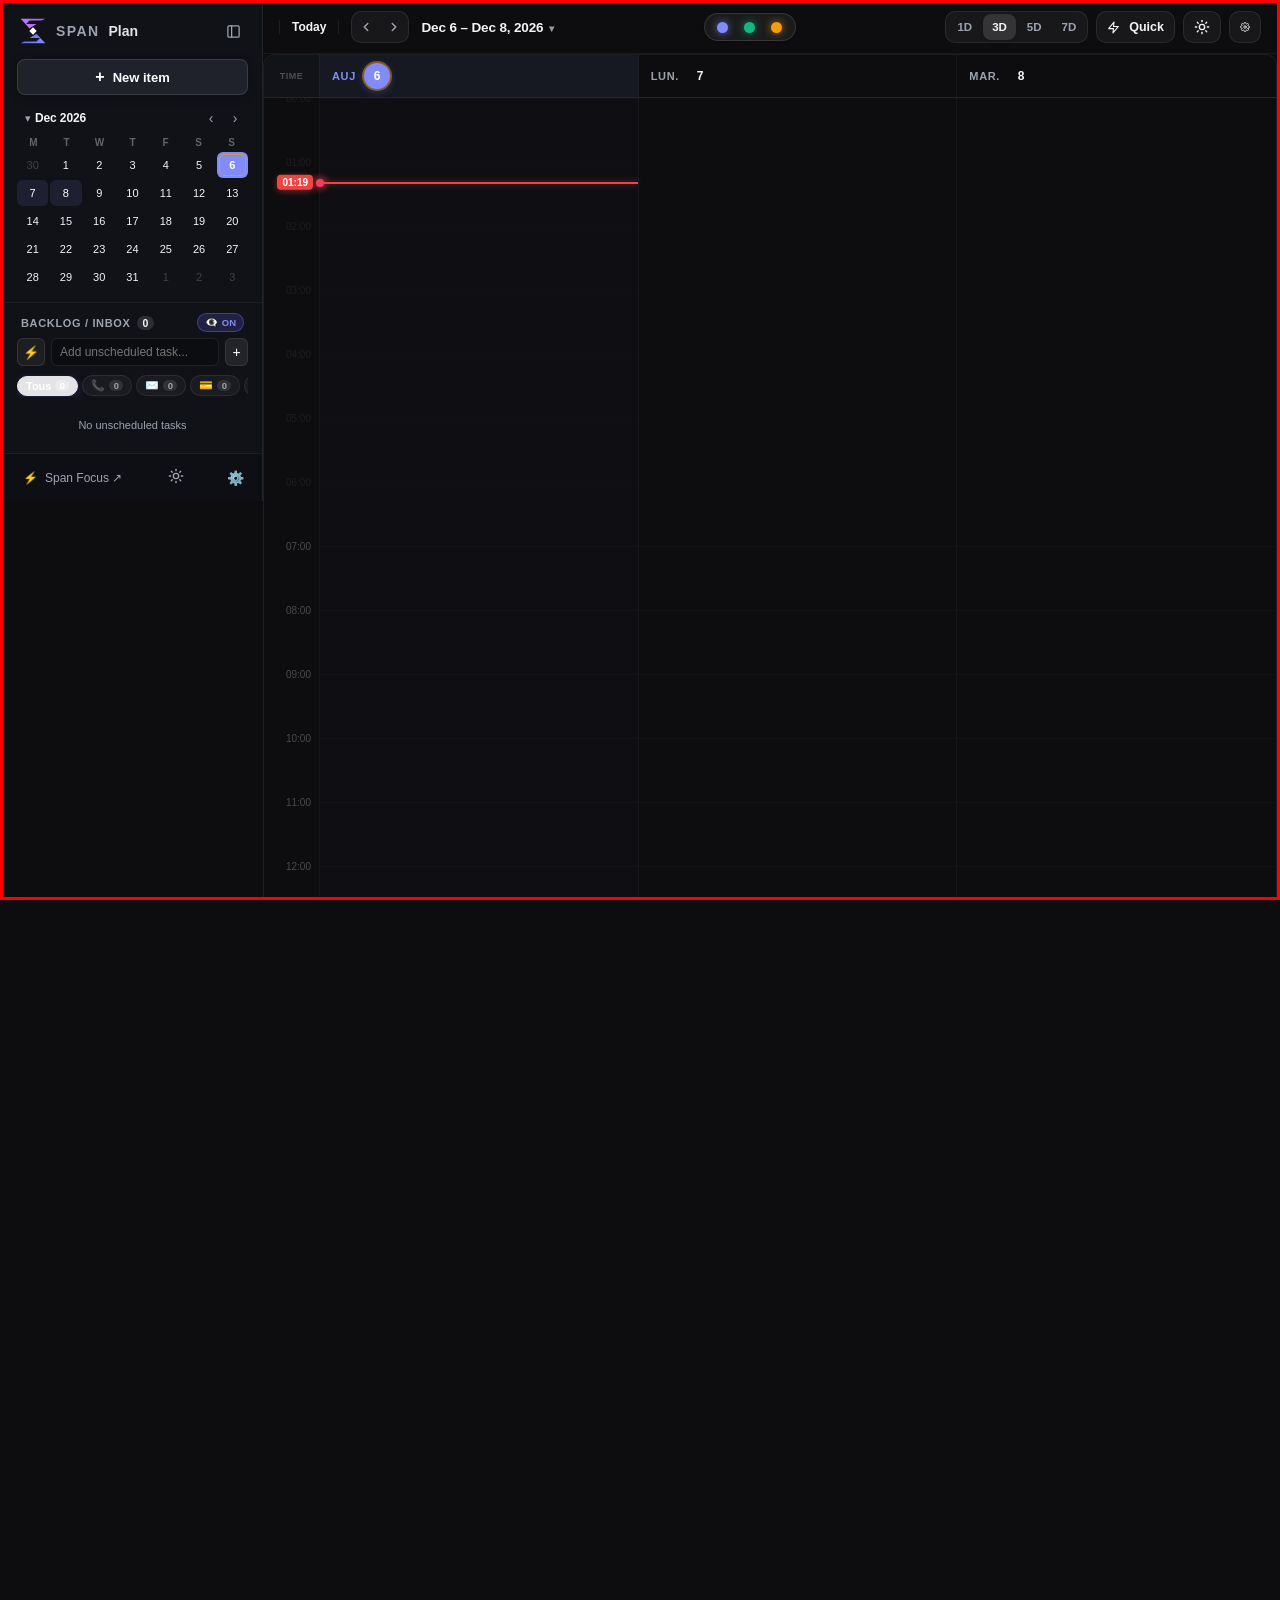
==== index.html @ 25cc313a "fix(mobile): refonte layout flexbox pwa iphone 13 mini (v8.00)" ====
<!DOCTYPE html>
<html lang="en">
<head>
  <meta charset="UTF-8">
  <meta name="viewport" content="width=device-width, initial-scale=1, maximum-scale=1, user-scalable=no, viewport-fit=cover" />
  <meta name="apple-mobile-web-app-capable" content="yes" />
  <meta name="mobile-web-app-capable" content="yes" />
  <meta name="apple-mobile-web-app-status-bar-style" content="black-translucent" />
  <title>Span Plan</title>
  
  <meta name="theme-color" content="#0d0d0f" id="themeMetaColor">
  <meta name="apple-mobile-web-app-title" content="Plan">

  <link rel="icon" type="image/svg+xml" href="span-logo.svg?v=7.50">
  <link rel="icon" type="image/png" sizes="32x32" href="span-logo-32.png?v=7.50">
  <link rel="icon" type="image/png" sizes="16x16" href="span-logo-16.png?v=7.50">
  <link rel="icon" type="image/png" sizes="192x192" href="span-logo-192.png?v=7.50">
  <link rel="icon" type="image/png" sizes="512x512" href="span-logo.png?v=7.50">
  <link rel="shortcut icon" href="favicon.ico?v=7.50">
  <link rel="apple-touch-icon" href="apple-touch-icon.png?v=7.50">
  <link rel="manifest" href="manifest.json">

  <script>
    // Ensure favicon is automatically recognized and rendered by browsers
    (function() {
      function refreshFavicon() {
        var link = document.querySelector('link[rel="icon"][type="image/svg+xml"]') || 
                   document.querySelector('link[rel="icon"]') || 
                   document.querySelector('link[rel="shortcut icon"]');
        if (link) {
          var h = link.getAttribute('href');
          if (h) link.setAttribute('href', h);
        }
      }
      if (document.readyState === 'loading') {
        document.addEventListener('DOMContentLoaded', refreshFavicon);
      } else {
        refreshFavicon();
      }
      window.addEventListener('load', refreshFavicon);
    })();
  </script>

  <link rel="stylesheet" href="style.css?v=8.00">
  <script src="https://accounts.google.com/gsi/client" async defer></script>
</head>
<body>

  <div class="desktop-shell" id="appShell">
    
    <!-- LEFT SIDEBAR -->
    <aside class="app-sidebar" id="appSidebar">
      <div class="sidebar-header">
        <div class="brand">
          <svg class="brand-logo" viewBox="0 0 32 32" fill="none" aria-label="Span Plan Logo">
            <path d="M 30 2 H 2 L 12 13 L 20 8 H 8 L 12 4 H 26 Z" fill="url(#planIndTop)" />
            <path d="M 2 30 H 30 L 20 19 L 12 24 H 24 L 20 28 H 6 Z" fill="url(#planIndBot)" />
            <path d="M 16 10.5 L 21.5 16 L 16 21.5 L 10.5 16 Z" fill="#141418" />
            <path d="M 16 11.8 L 20.2 16 L 16 20.2 L 11.8 16 Z" fill="#ffffff" />
            <defs>
              <linearGradient id="planIndTop" x1="30" y1="2" x2="2" y2="14" gradientUnits="userSpaceOnUse">
                <stop stop-color="#a855f7" />
                <stop offset="1" stop-color="#c084fc" />
              </linearGradient>
              <linearGradient id="planIndBot" x1="2" y1="18" x2="30" y2="30" gradientUnits="userSpaceOnUse">
                <stop stop-color="#6366f1" />
                <stop offset="1" stop-color="#818cf8" />
              </linearGradient>
            </defs>
          </svg>
          <span class="brand-name">Span</span>
          <span class="brand-app" id="headerTitle">Plan</span>
        </div>
        <button type="button" class="sidebar-toggle-btn" id="btnToggleSidebar" onclick="toggleSidebar()" title="Collapse sidebar (⌘B / [)">
          <svg width="15" height="15" viewBox="0 0 24 24" fill="none" stroke="currentColor" stroke-width="2" stroke-linecap="round" stroke-linejoin="round">
            <rect x="3" y="3" width="18" height="18" rx="2" ry="2"/>
            <line x1="9" y1="3" x2="9" y2="21"/>
          </svg>
        </button>
      </div>

      <!-- Quick Add Primary CTA -->
      <div class="sidebar-action-wrap">
        <button type="button" class="sidebar-btn-create" onclick="openCreateModalWithDefaults()" title="New task or event (N / C)">
          <span class="btn-create-icon">+</span>
          <span class="btn-create-text">New item</span>
        </button>
      </div>

      <!-- Mini Month Calendar (Datepicker Widget - Collapsible) -->
      <div class="mini-calendar-widget" id="miniCalendarWidget">
        <div class="mini-cal-header" onclick="toggleMiniCalCollapse()" title="Cliquer pour plier / déplier le calendrier">
          <div class="mini-cal-title-wrap">
            <span class="mini-cal-collapse-icon" id="miniCalCollapseIcon">▾</span>
            <span class="mini-cal-title" id="miniCalMonthYear">Month Year</span>
          </div>
          <div class="mini-cal-nav" onclick="event.stopPropagation()">
            <button type="button" class="mini-nav-btn" onclick="navigateMiniCal(-1)" title="Previous month">‹</button>
            <button type="button" class="mini-nav-btn" onclick="navigateMiniCal(1)" title="Next month">›</button>
          </div>
        </div>
        <div class="mini-cal-body" id="miniCalBody">
          <div class="mini-cal-weekdays">
            <span>M</span><span>T</span><span>W</span><span>T</span><span>F</span><span>S</span><span>S</span>
          </div>
          <div class="mini-cal-grid" id="miniCalGrid"></div>
        </div>
      </div>

      <!-- Backlog / Unscheduled Tasks List -->
      <div class="sidebar-section sidebar-backlog-section"
           id="sidebarBacklogSection"
           ondragover="allowDrop(event)" 
           ondragleave="handleBacklogDragLeave(event)" 
           ondrop="handleDropToBacklog(event)">
        <div class="sidebar-section-header">
          <div class="sidebar-backlog-title-wrap">
            <span class="sidebar-section-title">Backlog / Inbox</span>
            <span class="backlog-counter-pill" id="sidebarBacklogCount">0</span>
          </div>
          <button type="button" class="btn-mini-toggle-hide active" id="btnMiniToggleHideActions" onclick="togglePlanHideActionsInAll()" title="Masquer les actions (Calls, Mails, Paiements) dans 'Tous'">
            <span class="mini-toggle-eye">👁️‍🗨️</span>
            <span class="mini-toggle-badge" id="planToggleBadgeText">ON</span>
          </button>
        </div>

        <div class="sidebar-backlog-input-wrap">
          <button type="button" class="btn-sidebar-action-select" id="btnSidebarActionTypeSelect" onclick="cycleSidebarBacklogAction()" title="Type d'action : ⚡ Auto (Cliquer pour changer : Call, Mail, Pay)">
            <span id="sidebarActionTypeIcon">⚡</span>
          </button>
          <input type="text" id="sidebarBacklogInput" placeholder="Add unscheduled task..." onkeydown="if(event.key==='Enter') addSidebarBacklogTask()">
          <button type="button" class="btn-sidebar-add" onclick="addSidebarBacklogTask()" title="Add to Backlog">+</button>
        </div>

        <!-- ACTION FILTER PILLS -->
        <div class="sidebar-action-filter-pills" id="sidebarActionFilterPills">
          <button type="button" class="plan-filter-pill active" data-filter="all" onclick="setPlanBacklogActionFilter('all')">Tous</button>
          <button type="button" class="plan-filter-pill" data-filter="call" onclick="setPlanBacklogActionFilter('call')">📞 <span class="pill-count" id="planCountCall">0</span></button>
          <button type="button" class="plan-filter-pill" data-filter="mail" onclick="setPlanBacklogActionFilter('mail')">✉️ <span class="pill-count" id="planCountMail">0</span></button>
          <button type="button" class="plan-filter-pill" data-filter="pay" onclick="setPlanBacklogActionFilter('pay')">💳 <span class="pill-count" id="planCountPay">0</span></button>
          <button type="button" class="plan-filter-pill" data-filter="content" onclick="setPlanBacklogActionFilter('content')">🎬 <span class="pill-count" id="planCountContent">0</span></button>
        </div>

        <div class="sidebar-backlog-scroll" ondragover="allowDrop(event)" ondragleave="handleBacklogDragLeave(event)" ondrop="handleDropToBacklog(event)">
          <ul class="task-list sidebar-task-list" id="sidebarBacklogList" ondragover="allowDrop(event)" ondragleave="handleBacklogDragLeave(event)" ondrop="handleDropToBacklog(event)">
            <!-- Rendered dynamically by plan.js -->
          </ul>
        </div>
      </div>

      <!-- Sidebar Footer -->
      <div class="sidebar-footer">
        <button type="button" class="sidebar-footer-link" onclick="goToFocusApp()" title="Open Span Focus">
          <span class="footer-icon">⚡</span>
          <span class="footer-label">Span Focus ↗</span>
        </button>
        <button type="button" class="sidebar-footer-btn theme-toggle-btn" id="sidebarThemeToggleBtn" onclick="toggleTheme()" title="Basculer thème Clair / Sombre">
          <span>☀️</span>
        </button>
        <button type="button" class="sidebar-footer-btn" onclick="openSettingsModal()" title="Settings">
          <span>⚙️</span>
        </button>
      </div>
    </aside>

    <!-- MAIN APP AREA -->
    <div class="app-main-area">
      
      <!-- TOP APP HEADER (Streamlined & Minimalist) -->
      <header class="app-header">
        <div class="header-left">
          <button type="button" class="sidebar-expand-btn" id="btnExpandSidebar" onclick="toggleSidebar(true)" title="Open Sidebar (⌘B / [)">
            <svg width="17" height="17" viewBox="0 0 24 24" fill="none" stroke="currentColor" stroke-width="2" stroke-linecap="round" stroke-linejoin="round">
              <rect x="3" y="3" width="18" height="18" rx="2" ry="2"/>
              <line x1="9" y1="3" x2="9" y2="21"/>
            </svg>
          </button>

          <div class="timeline-nav" id="timelineNav">
            <button class="today-jump-btn" onclick="jumpToToday()" title="Today (T)">Today</button>
            <div class="nav-arrows-capsule">
              <button class="nav-arrow-btn nav-prev" onclick="navigateTimeline(-1)" title="Semaine précédente (←)">
                <svg width="14" height="14" viewBox="0 0 24 24" fill="none" stroke="currentColor" stroke-width="2.5" stroke-linecap="round" stroke-linejoin="round"><polyline points="15 18 9 12 15 6"/></svg>
              </button>
              <button class="nav-arrow-btn nav-next" onclick="navigateTimeline(1)" title="Semaine suivante (→)">
                <svg width="14" height="14" viewBox="0 0 24 24" fill="none" stroke="currentColor" stroke-width="2.5" stroke-linecap="round" stroke-linejoin="round"><polyline points="9 18 15 12 9 6"/></svg>
              </button>
            </div>
            <span class="current-range-label" id="currentRangeLabel" title="Cliquer pour sauter rapidement à une autre semaine">Loading...</span>
          </div>
        </div>

        <!-- TOP CATEGORY TOGGLES (3 COLOR DOTS ONLY, CHECKABLE / COLORED) -->
        <div class="header-center">
          <div class="header-category-toggles" id="headerCategoryToggles" title="Filtrer les catégories (Cliquer pour masquer/afficher)">
            <button type="button" class="category-toggle-dot cat-work is-active" id="toggleCatWork" onclick="toggleCategoryFilter('work')" title="Work (Visible - cliquer pour masquer)">
              <span class="dot-disc"></span>
            </button>
            <button type="button" class="category-toggle-dot cat-life is-active" id="toggleCatLife" onclick="toggleCategoryFilter('life')" title="Life (Visible - cliquer pour masquer)">
              <span class="dot-disc"></span>
            </button>
            <button type="button" class="category-toggle-dot cat-fun is-active" id="toggleCatFun" onclick="toggleCategoryFilter('fun')" title="Fun (Visible - cliquer pour masquer)">
              <span class="dot-disc"></span>
            </button>
          </div>
        </div>

        <div class="header-right">
          <!-- VIEW SELECTOR PILLS DESKTOP -->
          <div class="pill-group view-mode-pills" id="daysSelectorGroup">
            <button class="pill-btn" data-days="1" onclick="setVisibleDays(1)" title="Vue 1 jour (1 / D)">1D</button>
            <button class="pill-btn" data-days="3" onclick="setVisibleDays(3)" title="Vue 3 jours (3)">3D</button>
            <button class="pill-btn" data-days="5" onclick="setVisibleDays(5)" title="Semaine ouvrée 5 jours (5)">5D</button>
            <button class="pill-btn active" data-days="7" onclick="setVisibleDays(7)" title="Semaine complète (7 / W)">7D</button>
          </div>

          <!-- COMPACT VIEW SELECTOR PILLS MOBILE (1J / 3J / 7J) -->
          <div class="pill-group mobile-view-pills mobile-only-btn" id="mobileDaysSelectorGroup">
            <button type="button" class="pill-btn active" data-days="1" onclick="setMobileVisibleDays(1)" title="Vue 1 jour">1J</button>
            <button type="button" class="pill-btn" data-days="3" onclick="setMobileVisibleDays(3)" title="Vue 3 jours">3J</button>
            <button type="button" class="pill-btn" data-days="7" onclick="setMobileVisibleDays(7)" title="Vue 7 jours">7J</button>
          </div>

          <div class="header-actions">
            <button class="icon-btn btn-new-task" onclick="toggleQuickAddBar()" title="Quick add bar (⌘K)">
              <svg width="13" height="13" viewBox="0 0 24 24" fill="none" stroke="currentColor" stroke-width="2" stroke-linecap="round" stroke-linejoin="round" style="display:inline-block; vertical-align:middle; margin-right:3px;"><polygon points="13 2 3 14 12 14 11 22 21 10 12 10 13 2"/></svg>
              <span>Quick</span>
            </button>
            <button class="icon-btn btn-backlog-toggle mobile-only-btn" id="btnToggleDrawer" onclick="toggleBacklogDrawer()" ondragover="allowDrop(event)" ondragleave="handleBacklogDragLeave(event)" ondrop="handleDropToBacklog(event)" title="Backlog (B / L)">
              <svg width="15" height="15" viewBox="0 0 24 24" fill="none" stroke="currentColor" stroke-width="2" stroke-linecap="round" stroke-linejoin="round"><polyline points="22 12 16 12 14 15 10 15 8 12 2 12"/><path d="M5.45 5.11 2 12v6a2 2 0 0 0 2 2h16a2 2 0 0 0 2-2v-6l-3.45-6.89A2 2 0 0 0 16.76 4H7.24a2 2 0 0 0-1.79 1.11z"/></svg>
              <span class="backlog-counter-pill" id="globalLaterCount">0</span>
            </button>
            <button class="plan-bridge-btn mobile-only-btn" onclick="goToFocusApp()" title="Open Span Focus">Focus ↗</button>
            <button type="button" class="icon-btn theme-toggle-btn" id="headerThemeToggleBtn" onclick="toggleTheme()" title="Basculer thème Clair / Sombre">
              <svg width="16" height="16" viewBox="0 0 24 24" fill="none" stroke="currentColor" stroke-width="2" stroke-linecap="round" stroke-linejoin="round"><circle cx="12" cy="12" r="4"/><path d="M12 2v2"/><path d="M12 20v2"/><path d="m4.93 4.93 1.41 1.41"/><path d="m17.66 17.66 1.41 1.41"/><path d="M2 12h2"/><path d="M20 12h2"/><path d="m6.34 17.66-1.41 1.41"/><path d="m19.07 4.93-1.41 1.41"/></svg>
            </button>
            <button class="icon-btn btn-settings" onclick="openSettingsModal()" title="Paramètres">
              <svg width="16" height="16" viewBox="0 0 24 24" fill="none" stroke="currentColor" stroke-width="2" stroke-linecap="round" stroke-linejoin="round"><circle cx="12" cy="12" r="3"/><path d="M19.4 15a1.65 1.65 0 0 0 .33 1.82l.06.06a2 2 0 0 1 0 2.83 2 2 0 0 1-2.83 0l-.06-.06a1.65 1.65 0 0 0-1.82-.33 1.65 1.65 0 0 0-1 1.51V21a2 2 0 0 1-2 2 2 2 0 0 1-2-2v-.09A1.65 1.65 0 0 0 9 19.4a1.65 1.65 0 0 0-1.82.33l-.06.06a2 2 0 0 1-2.83 0 2 2 0 0 1 0-2.83l.06-.06a1.65 1.65 0 0 0 .33-1.82 1.65 1.65 0 0 0-1.51-1H3a2 2 0 0 1-2-2 2 2 0 0 1 2-2h.09A1.65 1.65 0 0 0 4.6 9a1.65 1.65 0 0 0-.33-1.82l-.06-.06a2 2 0 0 1 0-2.83 2 2 0 0 1 2.83 0l.06.06a1.65 1.65 0 0 0 1.82.33H9a1.65 1.65 0 0 0 1-1.51V3a2 2 0 0 1 2-2 2 2 0 0 1 2 2v.09a1.65 1.65 0 0 0 1 1.51 1.65 1.65 0 0 0 1.82-.33l.06-.06a2 2 0 0 1 2.83 0 2 2 0 0 1 0 2.83l-.06.06a1.65 1.65 0 0 0-.33 1.82V9a1.65 1.65 0 0 0 1.51 1H21a2 2 0 0 1 2 2 2 2 0 0 1-2 2h-.09a1.65 1.65 0 0 0-1.51 1z"/></svg>
            </button>
          </div>
        </div>
      </header>

      <!-- SMART QUICK ADD BAR -->
      <div class="quick-add-container" id="quickAddContainer">
        <div class="quick-input-wrap">
          <span class="quick-icon">⚡</span>
          <input type="text" class="quick-input" id="quickTaskInput" 
                 placeholder="Add task or event... e.g. 'Standup 10:00 #work' or 'Doctor 3pm #life' (⌘K / N)" 
                 onkeydown="if(event.key==='Enter') submitQuickAdd()">
        </div>
        
        <div class="quick-selectors">
          <select class="quick-select" id="quickTypeSelect" title="Item type">
            <option value="task">📋 Task</option>
            <option value="event">📅 Event</option>
          </select>

          <select class="quick-select" id="quickTargetDate" title="Target date">
            <option value="today">Today</option>
            <option value="tomorrow">Tomorrow</option>
            <option value="later">Later (Backlog)</option>
          </select>

          <select class="quick-select" id="quickContextSelect" title="Context">
            <option value="work">Work</option>
            <option value="life">Life</option>
            <option value="fun">Fun</option>
          </select>

          <select class="quick-select" id="quickActionSelect" title="Type d'action">
            <option value="auto" selected>⚡ Auto</option>
            <option value="call">📞 Call</option>
            <option value="mail">✉️ Mail</option>
            <option value="pay">💳 Pay</option>
            <option value="content">🎬 Contenu</option>
            <option value="other">📦 Standard</option>
          </select>

          <button class="btn-quick-add" onclick="submitQuickAdd()">Add</button>
          <button type="button" class="btn-quick-close" onclick="toggleQuickAddBar(false)" title="Close (Esc)">✕</button>
        </div>
      </div>

      <!-- MOBILE DATE STRIP & DAY VIEW TOGGLE (iPhone 13 mini friendly) -->
      <div class="mobile-date-strip-container" id="mobileDateStripContainer">
        <div class="mobile-date-strip" id="mobileDateStrip">
          <!-- Rendered dynamically by plan.js -->
        </div>
      </div>

      <div class="mobile-day-segmented" id="mobileDaySegmented">
        <button type="button" class="seg-btn active" id="segBtnAgenda" onclick="setMobileDayView('agenda')">
          <svg width="13" height="13" viewBox="0 0 24 24" fill="none" stroke="currentColor" stroke-width="2" stroke-linecap="round" stroke-linejoin="round" style="display:inline-block; vertical-align:middle; margin-right:3px;"><circle cx="12" cy="12" r="10"/><polyline points="12 6 12 12 16 14"/></svg>
          <span>Agenda</span>
        </button>
        <button type="button" class="seg-btn" id="segBtnTodo" onclick="setMobileDayView('todo')">
          <svg width="13" height="13" viewBox="0 0 24 24" fill="none" stroke="currentColor" stroke-width="2" stroke-linecap="round" stroke-linejoin="round" style="display:inline-block; vertical-align:middle; margin-right:3px;"><rect width="18" height="18" x="3" y="3" rx="2"/><path d="m9 12 2 2 4-4"/></svg>
          <span>To-do (<span id="mobileTodoCount">0</span>)</span>
        </button>
      </div>

      <!-- MAIN WORKSPACE -->
      <main class="workspace-main" id="workspaceMain">
        <div class="planner-board-container" id="plannerBoardContainer">
          <div class="planner-grid" id="plannerGrid">
            <!-- Rendered dynamically by plan.js -->
          </div>
        </div>

        <!-- Hidden/Fallback Drawer for mobile -->
        <aside class="backlog-drawer" id="backlogDrawer" style="display: none;" ondragover="allowDrop(event)" ondragleave="handleBacklogDragLeave(event)" ondrop="handleDropToBacklog(event)">
          <div class="drawer-header">
            <div class="drawer-title-wrap">
              <span class="drawer-title">Backlog / Later</span>
              <span class="backlog-counter-pill" id="drawerLaterCount">0</span>
            </div>
            <div class="drawer-actions">
              <button class="icon-btn mini" onclick="toggleBacklogDrawer()" title="Close">✕</button>
            </div>
          </div>
          <!-- DRAWER ACTION FILTER PILLS -->
          <div class="drawer-action-filter-pills" id="drawerActionFilterPills">
            <button type="button" class="plan-filter-pill active" data-filter="all" onclick="setPlanBacklogActionFilter('all')">Tous</button>
            <button type="button" class="plan-filter-pill" data-filter="call" onclick="setPlanBacklogActionFilter('call')">📞 Calls <span class="pill-count" id="drawerCountCall">0</span></button>
            <button type="button" class="plan-filter-pill" data-filter="mail" onclick="setPlanBacklogActionFilter('mail')">✉️ Mails <span class="pill-count" id="drawerCountMail">0</span></button>
            <button type="button" class="plan-filter-pill" data-filter="pay" onclick="setPlanBacklogActionFilter('pay')">💳 Paiements <span class="pill-count" id="drawerCountPay">0</span></button>
            <button type="button" class="plan-filter-pill" data-filter="content" onclick="setPlanBacklogActionFilter('content')">🎬 Contenu <span class="pill-count" id="drawerCountContent">0</span></button>
          </div>
          <ul class="task-list drawer-list" id="backlogTaskList" ondragover="allowDrop(event)" ondragleave="handleBacklogDragLeave(event)" ondrop="handleDropToBacklog(event)">
          </ul>
          <!-- DRAWER ACTION VISIBILITY TOGGLE -->
          <div class="backlog-bottom-action-toggle" id="drawerBacklogBottomToggle">
            <button type="button" class="btn-toggle-action-hide active" id="btnToggleHideActionsDrawer" onclick="togglePlanHideActionsInAll()" title="Cliquer pour afficher ou masquer Calls/Mails/Pay dans la vue 'Tous'">
              <span class="toggle-left">
                <span class="toggle-icon">👁️‍🗨️</span>
                <span class="toggle-text">Masquer actions dans "Tous"</span>
              </span>
              <span class="toggle-status-badge" id="drawerToggleBadgeText">ON</span>
            </button>
          </div>
        </aside>
      </main>

      <!-- MOBILE BOTTOM NAVIGATION (IOS NATIVE STYLE) -->
      <nav class="nav-bar mobile-nav">
        <div class="nav-items">
          <button type="button" class="nav-btn active" id="mobileNavToday" onclick="jumpToToday()" title="Aujourd'hui">
            <span class="nav-icon">
              <svg width="18" height="18" viewBox="0 0 24 24" fill="none" stroke="currentColor" stroke-width="2" stroke-linecap="round" stroke-linejoin="round"><circle cx="12" cy="12" r="4"/><path d="M12 2v2"/><path d="M12 20v2"/><path d="m4.93 4.93 1.41 1.41"/><path d="m17.66 17.66 1.41 1.41"/><path d="M2 12h2"/><path d="M20 12h2"/><path d="m6.34 17.66-1.41 1.41"/><path d="m19.07 4.93-1.41 1.41"/></svg>
            </span>
            <span>Today</span>
          </button>
          <button type="button" class="nav-btn nav-btn-add" onclick="openCreateModalWithDefaults()" title="Nouvel élément">
            <div class="nav-fab-circle">
              <svg width="22" height="22" viewBox="0 0 24 24" fill="none" stroke="currentColor" stroke-width="2.2" stroke-linecap="round" stroke-linejoin="round"><path d="M5 12h14"/><path d="M12 5v14"/></svg>
            </div>
          </button>
          <button type="button" class="nav-btn" id="mobileNavBacklog" onclick="setMobileDayView('backlog')" ondragover="allowDrop(event)" ondragleave="handleBacklogDragLeave(event)" ondrop="handleDropToBacklog(event)" title="Backlog">
            <span class="nav-icon">
              <svg width="18" height="18" viewBox="0 0 24 24" fill="none" stroke="currentColor" stroke-width="2" stroke-linecap="round" stroke-linejoin="round"><polyline points="22 12 16 12 14 15 10 15 8 12 2 12"/><path d="M5.45 5.11 2 12v6a2 2 0 0 0 2 2h16a2 2 0 0 0 2-2v-6l-3.45-6.89A2 2 0 0 0 16.76 4H7.24a2 2 0 0 0-1.79 1.11z"/></svg>
            </span>
            <span>Backlog (<span id="mobileLaterCount">0</span>)</span>
          </button>
          <button type="button" class="nav-btn" onclick="goToFocusApp()" title="Span Focus">
            <span class="nav-icon">
              <svg width="18" height="18" viewBox="0 0 24 24" fill="none" stroke="currentColor" stroke-width="2" stroke-linecap="round" stroke-linejoin="round"><polygon points="13 2 3 14 12 14 11 22 21 10 12 10 13 2"/></svg>
            </span>
            <span>Focus ↗</span>
          </button>
        </div>
      </nav>
    </div>
  </div>

  <!-- MINI MONTH CALENDAR PICKER MODAL (POPUP QUICK JUMP TO ANY WEEK) -->
  <div class="modal-overlay" id="miniCalModalOverlay" style="display: none;" onclick="closeMiniCalModal(event)">
    <div class="modal-card mini-cal-modal-card" style="max-width: 330px; width: 92%;" onclick="event.stopPropagation()">
      <div class="modal-header" style="padding: 10px 14px; border-bottom: 1px solid rgba(255, 255, 255, 0.08);">
        <span style="font-size: 13.5px; font-weight: 700;">Aller à une date</span>
        <button class="modal-close" onclick="closeMiniCalModal()">✕</button>
      </div>
      <div class="modal-body" style="padding: 10px 12px;">
        <div class="mini-calendar-widget is-modal-widget" id="miniCalModalWidget" style="border: none; background: transparent; padding: 0;">
          <div class="mini-cal-header" style="margin-bottom: 8px;">
            <div class="mini-cal-title-wrap">
              <span class="mini-cal-title" id="miniCalModalMonthYear" style="font-size: 14px; font-weight: 700;">Month Year</span>
            </div>
            <div class="mini-cal-nav" style="display: flex; gap: 4px;">
              <button type="button" class="mini-nav-btn" onclick="navigateMiniCalModal(-1)" title="Mois précédent" style="padding: 3px 8px; border-radius: 6px; background: rgba(255,255,255,0.06); border: none; color: #fff; cursor: pointer;">‹</button>
              <button type="button" class="mini-nav-btn" onclick="navigateMiniCalModal(1)" title="Mois suivant" style="padding: 3px 8px; border-radius: 6px; background: rgba(255,255,255,0.06); border: none; color: #fff; cursor: pointer;">›</button>
            </div>
          </div>
          <div class="mini-cal-body" id="miniCalModalBody">
            <div class="mini-cal-weekdays" style="display: grid; grid-template-columns: repeat(7, 1fr); text-align: center; font-size: 11px; font-weight: 700; color: var(--text-muted); margin-bottom: 6px;">
              <span>L</span><span>M</span><span>M</span><span>J</span><span>V</span><span>S</span><span>D</span>
            </div>
            <div class="mini-cal-grid" id="miniCalModalGrid" style="display: grid; grid-template-columns: repeat(7, 1fr); gap: 4px;"></div>
          </div>
        </div>
      </div>
    </div>
  </div>

  <!-- CONTEXT MENU POPOVER FOR TASK (⋮) -->
  <div class="task-popover-menu" id="taskPopoverMenu" style="display: none;">
    <div class="popover-action-picker">
      <span class="popover-section-label">Type d'action :</span>
      <div class="popover-action-btns">
        <button type="button" class="popover-action-btn chip-call" onclick="popoverSetActionType('call')">📞 Call</button>
        <button type="button" class="popover-action-btn chip-mail" onclick="popoverSetActionType('mail')">✉️ Mail</button>
        <button type="button" class="popover-action-btn chip-pay" onclick="popoverSetActionType('pay')">💳 Pay</button>
        <button type="button" class="popover-action-btn chip-content" onclick="popoverSetActionType('content')">🎬 Contenu</button>
        <button type="button" class="popover-action-btn chip-other" onclick="popoverSetActionType('other')">📦 Standard</button>
        <button type="button" class="popover-action-btn chip-auto" onclick="popoverSetActionType('auto')">⚡ Auto</button>
      </div>
    </div>
    <button type="button" class="popover-item" onclick="popoverAction('edit')">✏️ Edit Details</button>
    <button type="button" class="popover-item" id="popoverItemToggleImportant" onclick="popoverAction('toggle-important')">
      <span style="color: var(--brick-important); font-weight: 800; font-size: 14px; margin-right: 4px; display: inline-block;">!</span>
      <span id="popoverImportantText">Marquer important (I)</span>
    </button>
    <button type="button" class="popover-item" id="popoverItemRollover" onclick="popoverAction('rollover')" style="display: none;">⟳ Reporter les sous-tâches...</button>
    <button type="button" class="popover-item" onclick="popoverAction('toggle-type')">🔄 Switch Task / Event</button>
    <button type="button" class="popover-item" onclick="popoverAction('attach-subtask')">📎 Déplacer comme sous-tâche...</button>
    <button type="button" class="popover-item" onclick="popoverAction('focus')">🎯 Focus in Spotlight</button>
    <button type="button" class="popover-item" onclick="popoverAction('today')">☀️ Schedule for Today</button>
    <button type="button" class="popover-item" onclick="popoverAction('backlog')">📥 Move to Backlog</button>
    <button type="button" class="popover-item danger" onclick="popoverAction('delete')">✕ Delete</button>
  </div>

  <!-- QUICK-ADD POPOVER (GOOGLE CALENDAR STYLE ON GRID CLICK) -->
  <div class="calendar-quick-add-popover" id="calendarQuickAddPopover" style="display: none;" onclick="event.stopPropagation()">
    <div class="quick-add-header">
      <div class="quick-add-time-preview" id="quickAddTimePreview">Today • 14:00 – 14:45</div>
      <button type="button" class="quick-add-close" onclick="closeQuickAddPopover()" title="Close (Esc)">✕</button>
    </div>
    <div class="quick-add-body">
      <input type="text" class="quick-add-title-input" id="quickAddTitleInput" placeholder="Add title..." autocomplete="off" onkeydown="if(event.key==='Enter') saveQuickAdd(); else if(event.key==='Escape') closeQuickAddPopover();">
      <div class="quick-add-row">
        <div class="quick-add-type-toggle">
          <button type="button" class="quick-type-btn active" id="quickTypeEvent" onclick="setQuickAddType('event')">Event</button>
          <button type="button" class="quick-type-btn" id="quickTypeTask" onclick="setQuickAddType('task')">Task</button>
        </div>
        <div class="quick-add-cat-chips" id="quickAddCatChips">
          <button type="button" class="quick-cat-chip cat-work active" data-context="work" onclick="setQuickAddCategory('work')">Work</button>
          <button type="button" class="quick-cat-chip cat-life" data-context="life" onclick="setQuickAddCategory('life')">Life</button>
          <button type="button" class="quick-cat-chip cat-fun" data-context="fun" onclick="setQuickAddCategory('fun')">Fun</button>
        </div>
      </div>
      <div class="quick-add-row" style="margin-top: 6px;">
        <div class="quick-add-action-chips" id="quickAddPopoverActionChips">
          <span class="quick-action-chips-label">Action:</span>
          <button type="button" class="quick-action-chip active" data-action="auto" onclick="setQuickAddPopoverAction('auto')" title="Détection automatique">⚡ Auto</button>
          <button type="button" class="quick-action-chip action-call" data-action="call" onclick="setQuickAddPopoverAction('call')" title="Marquer comme Appel">📞 Call</button>
          <button type="button" class="quick-action-chip action-mail" data-action="mail" onclick="setQuickAddPopoverAction('mail')" title="Marquer comme Email">✉️ Mail</button>
          <button type="button" class="quick-action-chip action-pay" data-action="pay" onclick="setQuickAddPopoverAction('pay')" title="Marquer comme Paiement">💳 Pay</button>
        </div>
      </div>
    </div>
    <div class="quick-add-footer">
      <button type="button" class="quick-add-more-btn" onclick="openFullEditFromQuickAdd()">More options...</button>
      <div class="quick-add-actions">
        <button type="button" class="btn-cancel" onclick="closeQuickAddPopover()">Cancel</button>
        <button type="button" class="btn-save" id="quickAddSaveBtn" onclick="saveQuickAdd()">Save</button>
      </div>
    </div>
  </div>

  <!-- EDIT TASK / EVENT MODAL -->
  <div class="modal-overlay" id="editModalOverlay" onclick="handleBackdropClick(event, 'editModalOverlay')">
    <div class="modal-card" onclick="event.stopPropagation()">
      <div class="modal-header">
        <span id="modalHeaderTitle">Edit Item</span>
        <button class="modal-close" onclick="closeEditModal()">✕</button>
      </div>
      <div class="modal-body">
        <label class="modal-label">Item Type</label>
        <div class="type-pills" id="modalTypePills">
          <button type="button" class="type-pill active" id="modalTypeTask" onclick="selectModalType('task')">📋 Task</button>
          <button type="button" class="type-pill" id="modalTypeEvent" onclick="selectModalType('event')">📅 Event</button>
        </div>

        <label class="modal-label">Title</label>
        <input type="text" class="modal-input" id="editTaskTitle" placeholder="Task or event title...">

        <!-- ALL-DAY TOGGLE ROW -->
        <div class="modal-allday-row">
          <label class="allday-switch-label" title="Enable for events that span the whole day or multiple days">
            <input type="checkbox" id="editTaskAllDay" onchange="toggleModalAllDay(this.checked)">
            <span class="allday-switch-text">All-day (toute la journée / séjour)</span>
          </label>
        </div>

        <!-- IMPORTANT / HIGH PRIORITY TOGGLE ROW -->
        <div class="modal-important-row">
          <label class="important-switch-label" title="Marquer avec l'équerre rouge brique d'importance (Touche rapide : I)">
            <input type="checkbox" id="editTaskImportant">
            <span class="important-switch-box">
              <span class="important-brick-bracket">!</span>
              <span class="important-switch-text">Important / Priorité haute</span>
            </span>
          </label>
        </div>

        <!-- DATES ROW (ALWAYS VISIBLE) -->
        <div class="form-row">
          <div class="form-col" id="colTaskStartDate">
            <label class="modal-label" id="lblTaskDate">Start Date</label>
            <input type="date" class="modal-input" id="editTaskDate" onchange="handleModalStartDateChange()">
          </div>
          <div class="form-col" id="colTaskEndDate">
            <label class="modal-label" id="lblTaskEndDate">End Date</label>
            <input type="date" class="modal-input" id="editTaskEndDate" onchange="handleModalEndDateChange()">
          </div>
        </div>

        <!-- TIMES ROW (Shown only when NOT all-day) -->
        <div class="form-row" id="rowTaskTimes">
          <div class="form-col">
            <label class="modal-label">Start Time</label>
            <input type="time" class="modal-input" id="editTaskTime" onchange="handleModalStartTimeChange()" oninput="handleModalStartTimeChange()">
          </div>
          <div class="form-col">
            <label class="modal-label">End Time</label>
            <input type="time" class="modal-input" id="editTaskEndTime" onchange="handleModalEndTimeChange()" oninput="handleModalEndTimeChange()">
          </div>
        </div>

        <input type="hidden" id="editTaskDuration" value="30">

        <!-- RECURRENCE ROW -->
        <div class="form-row" id="rowTaskRecurrence">
          <div class="form-col">
            <label class="modal-label">Repeat (Récurrence)</label>
            <select class="modal-select" id="editTaskRecurrence">
              <option value="none">Does not repeat (Une seule fois)</option>
              <option value="daily">Every day (Tous les jours)</option>
              <option value="weekly" id="optRecurrenceWeekly">Every week (Chaque semaine)</option>
              <option value="biweekly">Every 2 weeks (Toutes les 2 semaines)</option>
              <option value="monthly">Every month (Chaque mois)</option>
            </select>
          </div>
        </div>

        <label class="modal-label">Category Context</label>
        <div class="category-pills" id="modalContextPills">
          <button type="button" class="cat-pill cat-work" data-context="work" onclick="selectEditContext('work')">Work</button>
          <button type="button" class="cat-pill cat-life" data-context="life" onclick="selectEditContext('life')">Life</button>
          <button type="button" class="cat-pill cat-fun" data-context="fun" onclick="selectEditContext('fun')">Fun</button>
        </div>

        <label class="modal-label">Type d'action</label>
        <div class="action-pills" id="modalPlanActionPills">
          <button type="button" class="action-pill active" data-action="auto" onclick="selectEditPlanAction('auto')" title="Détection automatique via mots-clés ou tags">⚡ Auto</button>
          <button type="button" class="action-pill action-call" data-action="call" onclick="selectEditPlanAction('call')">📞 Call</button>
          <button type="button" class="action-pill action-mail" data-action="mail" onclick="selectEditPlanAction('mail')">✉️ Mail</button>
          <button type="button" class="action-pill action-pay" data-action="pay" onclick="selectEditPlanAction('pay')">💳 Pay</button>
          <button type="button" class="action-pill action-content" data-action="content" onclick="selectEditPlanAction('content')">🎬 Contenu</button>
          <button type="button" class="action-pill action-other" data-action="other" onclick="selectEditPlanAction('other')">📦 Standard</button>
        </div>

        <!-- COLLAPSIBLE EXTRA DETAILS: LOCATION/LINK & NOTES -->
        <div class="modal-collapsible-wrap">
          <button type="button" class="btn-toggle-collapsible" id="btnToggleExtraDetails" onclick="toggleModalExtraDetails()">
            <span class="collapsible-icon" id="extraDetailsToggleIcon">▸</span>
            <span class="collapsible-text" id="extraDetailsToggleText">+ Lieu, Lien web & Notes</span>
          </button>
          <div class="modal-collapsible-content" id="extraDetailsContent" style="display: none;">
            <div class="form-row" style="margin-top: 10px;">
              <div class="form-col">
                <label class="modal-label">Lieu ou Lien web (Meet, Zoom, URL...)</label>
                <input type="text" class="modal-input" id="editTaskLocation" placeholder="📍 ex: 10 rue de la Paix ou https://meet.google.com/...">
              </div>
            </div>
            <div class="form-row" style="margin-top: 10px;">
              <div class="form-col">
                <label class="modal-label">Notes & Description</label>
                <textarea class="modal-textarea" id="editTaskNotes" rows="3" placeholder="📝 Ordre du jour, contexte, liens supplémentaires..."></textarea>
              </div>
            </div>
          </div>
        </div>
      </div>
      <div class="modal-footer">
        <button type="button" class="btn-modal-delete" id="btnModalDeleteTask" onclick="deleteCurrentEditingTask()">Delete</button>
        <div style="flex: 1;"></div>
        <button class="btn-cancel" onclick="closeEditModal()">Cancel</button>
        <button class="btn-save" onclick="saveTaskModal()" title="Enregistrer (Touche Enter ou ⌘+Enter)">Save (↵)</button>
      </div>
    </div>
  </div>

  <!-- SUBTASKS PREVIEW / CHECKLIST MODAL -->
  <div class="modal-overlay" id="subtasksModalOverlay" onclick="handleBackdropClick(event, 'subtasksModalOverlay')">
    <div class="modal-card subtasks-modal-card" onclick="event.stopPropagation()">
      <div class="modal-header" ondblclick="editParentFromSubtasksModal()" style="cursor: pointer;" title="Double-click to edit full details">
        <div class="subtasks-header-info" ondblclick="editParentFromSubtasksModal()">
          <span class="subtasks-type-badge" id="subtasksTypeBadge">Task</span>
          <span class="subtasks-title-text" id="subtasksTitleText">Subtasks</span>
        </div>
        <div class="subtasks-header-actions">
          <button type="button" class="btn-subtasks-edit-header" onclick="editParentFromSubtasksModal()" title="Edit full details">
            <svg width="13" height="13" viewBox="0 0 24 24" fill="none" stroke="currentColor" stroke-width="2" stroke-linecap="round" stroke-linejoin="round">
              <path d="M11 4H4a2 2 0 0 0-2 2v14a2 2 0 0 0 2 2h14a2 2 0 0 0 2-2v-7"></path>
              <path d="M18.5 2.5a2.121 2.121 0 0 1 3 3L12 15l-4 1 1-4 9.5-9.5z"></path>
            </svg>
          </button>
          <button class="modal-close" onclick="closeSubtasksModal()">✕</button>
        </div>
      </div>
      <div class="modal-body subtasks-modal-body">
        <div class="subtasks-progress-banner">
          <div class="subtasks-progress-labels">
            <span class="subtasks-progress-text" id="subtasksProgressText">0 of 0 completed</span>
            <span class="subtasks-progress-percent" id="subtasksProgressPercent">0%</span>
          </div>
          <div class="subtasks-progress-track">
            <div class="subtasks-progress-fill" id="subtasksProgressFill" style="width: 0%;"></div>
          </div>
        </div>

        <!-- ROLLOVER & BATCH ACTION BAR -->
        <div class="subtasks-rollover-action-bar" id="subtasksRolloverActionBar" style="display: none;">
          <button type="button" class="btn-subtasks-rollover-action" onclick="toggleSubtasksRolloverPanel()">
            <span class="rollover-action-icon">⟳</span>
            <span id="subtasksRolloverBtnText">Reporter les restantes...</span>
          </button>
          <span class="subtasks-batch-drag-pill" 
                id="subtasksBatchDragPill" 
                draggable="true" 
                ondragstart="handleBatchSubtasksDragStart(event, currentSubtasksParentId)"
                ondragend="handleBatchSubtasksDragEnd(event)"
                title="Glissez ce badge pour déplacer toutes les restantes vers un autre bloc ou vers le calendrier">
            <span class="batch-drag-icon">⠿</span>
            <span id="subtasksBatchDragCount">0 restantes</span>
          </span>
        </div>

        <!-- ROLLOVER PANEL (COLLAPSIBLE) -->
        <div class="subtasks-rollover-panel" id="subtasksRolloverPanel" style="display: none;">
          <div class="rollover-panel-header">
            <span>Créer une suite avec les tâches restantes</span>
            <button type="button" class="rollover-close-btn" onclick="toggleSubtasksRolloverPanel(false)">✕</button>
          </div>
          <div class="rollover-title-field">
            <label for="rolloverNewTitle">Titre du nouveau bloc</label>
            <input type="text" id="rolloverNewTitle" placeholder="Ex: Nom du bloc (suite)">
          </div>

          <!-- Raccourcis rapides -->
          <div class="rollover-quick-destinations">
            <button type="button" class="rollover-quick-btn" onclick="executeSubtasksRollover('tomorrow')" title="Demain à la même heure">
              <span class="r-icon">☀️</span>
              <span class="r-title">Demain</span>
              <span class="r-desc">Même heure</span>
            </button>
            <button type="button" class="rollover-quick-btn" onclick="executeSubtasksRollover('later_today')" title="Plus tard aujourd'hui">
              <span class="r-icon">⏳</span>
              <span class="r-title">Plus tard</span>
              <span class="r-desc">Aujourd'hui</span>
            </button>
            <button type="button" class="rollover-quick-btn" onclick="executeSubtasksRollover('allday_tomorrow')" title="Demain sur toute la journée">
              <span class="r-icon">📅</span>
              <span class="r-title">Demain</span>
              <span class="r-desc">Toute la journée</span>
            </button>
            <button type="button" class="rollover-quick-btn" onclick="executeSubtasksRollover('backlog')" title="Déplacer dans le Backlog à planifier plus tard">
              <span class="r-icon">📥</span>
              <span class="r-title">Backlog</span>
              <span class="r-desc">À planifier</span>
            </button>
          </div>

          <!-- Sélecteur personnalisé de Date et Heure libre -->
          <div class="rollover-custom-box">
            <div class="rollover-custom-header">
              <span>📅 Ou choisir un jour et une heure précis :</span>
            </div>
            <div class="rollover-custom-inputs-row">
              <div class="rollover-input-group">
                <label for="rolloverCustomDate">Date</label>
                <input type="date" id="rolloverCustomDate">
              </div>
              <div class="rollover-input-group" id="rolloverTimeGroup">
                <label for="rolloverCustomTime">Heure</label>
                <input type="time" id="rolloverCustomTime">
              </div>
            </div>
            <div class="rollover-custom-options">
              <label class="rollover-mini-checkbox-label">
                <input type="checkbox" id="rolloverCustomAllDay" onchange="toggleRolloverCustomTime(this.checked)">
                <span>Toute la journée (sans heure)</span>
              </label>
              <button type="button" class="btn-rollover-custom-submit" onclick="executeCustomSubtasksRollover()">
                <span>Créer à cette date</span>
              </button>
            </div>
          </div>

          <label class="rollover-checkbox-label rollover-mark-parent-label">
            <input type="checkbox" id="rolloverMarkParentDone" checked>
            <div class="rollover-mark-text">
              <span class="mark-label-title">Marquer le bloc actuel comme terminé</span>
              <span class="mark-label-sub">Le bloc actuel ne gardera que ses tâches déjà finies et sera validé pour aujourd'hui.</span>
            </div>
          </label>
        </div>

        <div class="subtasks-checklist-items" id="subtasksChecklistItems">
          <!-- Populated dynamically -->
        </div>
        <div class="subtasks-quick-add">
          <input type="text" id="subtasksInlineAddInput" placeholder="Add subtask..." onkeydown="if(event.key==='Enter') submitSubtaskInlineAdd()">
          <button type="button" class="btn-quick-add mini" onclick="submitSubtaskInlineAdd()">+</button>
        </div>
      </div>
      <div class="modal-footer subtasks-footer">
        <button type="button" class="btn-modal-edit-parent" onclick="editParentFromSubtasksModal()">Edit Full Details</button>
        <button type="button" class="btn-save" onclick="closeSubtasksModal()">Done</button>
      </div>
    </div>
  </div>

  <!-- KEYBOARD SHORTCUTS CHEAT SHEET MODAL (?) -->
  <div class="modal-overlay" id="shortcutsModalOverlay" onclick="handleBackdropClick(event, 'shortcutsModalOverlay')">
    <div class="modal-card shortcuts-card" onclick="event.stopPropagation()">
      <div class="modal-header">
        <span>Keyboard Shortcuts</span>
        <button class="modal-close" onclick="closeShortcutsModal()">✕</button>
      </div>
      <div class="modal-body">
        <div class="shortcuts-legend">
          <div class="shortcut-row"><kbd>⌘/Ctrl</kbd> + <kbd>K</kbd><span>Focus Quick Add bar</span></div>
          <div class="shortcut-row"><kbd>N</kbd> or <kbd>C</kbd><span>Create new task or event</span></div>
          <div class="shortcut-row"><kbd>T</kbd><span>Jump to Today</span></div>
          <div class="shortcut-row"><kbd>←</kbd> / <kbd>→</kbd><span>Previous / Next day</span></div>
          <div class="shortcut-row"><kbd>B</kbd> or <kbd>L</kbd><span>Toggle Backlog drawer</span></div>
          <div class="shortcut-row"><kbd>3</kbd>, <kbd>5</kbd>, <kbd>7</kbd><span>Switch visible days count</span></div>
          <div class="shortcut-row"><kbd>Click</kbd><span>Select / Deselect item</span></div>
          <div class="shortcut-row"><kbd>I</kbd> or <kbd>!</kbd><span>Basculer l'importance (Liseré rouge !)</span></div>
          <div class="shortcut-row"><kbd>Double-click</kbd><span>Edit task details</span></div>
          <div class="shortcut-row"><kbd>Enter</kbd><span>Edit selected item / Save modal</span></div>
          <div class="shortcut-row"><kbd>Del</kbd> / <kbd>Backspace</kbd><span>Delete selected item(s)</span></div>
          <div class="shortcut-row"><kbd>Esc</kbd><span>Clear selection / Close modal</span></div>
          <div class="shortcut-row"><kbd>?</kbd><span>Open shortcuts cheat sheet</span></div>
        </div>
      </div>
      <div class="modal-footer">
        <button class="btn-cancel" onclick="closeShortcutsModal()">Close</button>
      </div>
    </div>
  </div>

  <!-- SETTINGS MODAL (TABBED & CATEGORIZED) -->
  <div class="modal-overlay" id="settingsModalOverlay" onclick="handleBackdropClick(event, 'settingsModalOverlay')">
    <div class="modal-card settings-modal-card" onclick="event.stopPropagation()">
      <div class="modal-header">
        <div class="settings-header-brand">
          <span class="settings-header-icon">⚙️</span>
          <span class="settings-header-title">Settings</span>
        </div>
        <button class="modal-close" onclick="closeSettingsModal()">✕</button>
      </div>

      <!-- CATEGORY TABS BAR -->
      <div class="settings-nav-tabs" id="settingsNavTabs">
        <button class="settings-tab-btn active" data-tab="sync" onclick="switchSettingsTab('sync')">
          <span class="tab-icon">🛡️</span>
          <span class="tab-label">Security & Sync</span>
        </button>
        <button class="settings-tab-btn" data-tab="calendars" onclick="switchSettingsTab('calendars')">
          <span class="tab-icon">📅</span>
          <span class="tab-label">Calendars</span>
        </button>
        <button class="settings-tab-btn" data-tab="data" onclick="switchSettingsTab('data')">
          <span class="tab-icon">💾</span>
          <span class="tab-label">Data</span>
        </button>
        <button class="settings-tab-btn" data-tab="appearance" onclick="switchSettingsTab('appearance')">
          <span class="tab-icon">🎨</span>
          <span class="tab-label">Appearance</span>
        </button>
        <button class="settings-tab-btn" data-tab="shortcuts" onclick="switchSettingsTab('shortcuts')">
          <span class="tab-icon">⌨️</span>
          <span class="tab-label">Shortcuts</span>
        </button>
      </div>

      <div class="modal-body settings-modal-body">
        
        <!-- PAGE 1: SYNC & SECURITY -->
        <div class="settings-page-pane active" id="pane_sync" data-tab="sync">
          <div class="settings-section-head">
            <div class="settings-pane-title">Sécurité Anonyme & Synchronisation Cloud</div>
            <div class="settings-pane-desc">Architecture Zero-Knowledge avec code PIN local, QR Code de jumelage multi-appareils et synchronisation Supabase en direct.</div>
          </div>

          <!-- CARD 1: PAIRING & QR CODE -->
          <div class="settings-card-box">
            <div class="card-box-header" style="display: flex; justify-content: space-between; align-items: center; flex-wrap: wrap; gap: 6px;">
              <span class="card-box-title">Identifiant & Synchronisation iPhone</span>
              <div style="display: flex; gap: 6px; align-items: center; flex-wrap: wrap;">
                <button class="btn-theme-toggle mini" id="btnCopySyncKey" type="button" onclick="copyCurrentSyncKey()">📋 Copier</button>
                <button class="btn-theme-toggle mini text-danger" id="btnLogoutSync" type="button" onclick="logoutAccount()" title="Se déconnecter de ce compte" style="color: #ef4444; border-color: rgba(239, 68, 68, 0.3); background: rgba(239, 68, 68, 0.08);">🚪 Se déconnecter</button>
              </div>
            </div>

            <!-- CONTENU QUAND CONNECTÉ -->
            <div id="syncConnectedView">
              <div class="sync-key-display-pill" style="display: flex; align-items: center; justify-content: space-between; gap: 8px;">
                <div style="display: flex; align-items: center; gap: 8px; overflow: hidden;">
                  <span style="font-size: 11px; color: var(--text-muted); text-transform: uppercase; font-weight: 600;">Clé :</span>
                  <strong id="displaySyncKey" class="sync-key-text">...</strong>
                </div>
                <div style="display: flex; align-items: center; gap: 6px; flex-shrink: 0;">
                  <button type="button" class="btn-theme-toggle mini" onclick="editAccountPseudo()" title="Modifier la fin de votre identifiant (votre pseudo)" style="padding: 3px 8px; font-size: 11px;">✏️ Pseudo</button>
                </div>
              </div>

              <!-- QR CODE -->
              <div class="qr-container">
                <img id="spanSyncQrCode" class="qr-image" alt="QR Code de jumelage iPhone" src="">
              </div>

              <div style="text-align: center; margin-bottom: 8px;">
                <button type="button" class="btn-theme-toggle mini" onclick="copyDirectPairLink()" style="padding: 6px 14px; font-weight: 600;">
                  🔗 Copier le lien direct de jumelage
                </button>
              </div>
              <p style="font-size: 11.5px; color: var(--text-muted); text-align: center; margin: 0 0 12px 0;">
                Scannez simplement ce QR Code avec l'appareil photo de votre iPhone pour ouvrir Span Plan synchronisé en direct.
              </p>
            </div>

            <!-- CONTENU QUAND DÉCONNECTÉ -->
            <div id="syncDisconnectedView" style="display: none; padding: 14px 10px; background: rgba(0, 0, 0, 0.2); border-radius: 10px; border: 1px dashed rgba(255, 255, 255, 0.15); text-align: center; margin: 8px 0 12px 0;">
              <div style="font-size: 13px; font-weight: 600; color: var(--text-main); margin-bottom: 4px;">
                Mode Local Déconnecté
              </div>
              <p style="font-size: 11.5px; color: var(--text-muted); margin: 0 auto 12px auto; max-width: 380px; line-height: 1.4;">
                Aucun compte n'est actif. Vos tâches restent locales sur cet appareil.
              </p>
              <button type="button" class="btn-primary-action" onclick="openCreateAccountPrompt()" style="margin: 0 auto;">
                ✨ Créer un nouveau compte (span_..._pseudo)
              </button>
            </div>

            <!-- FORMULAIRE DE CONNEXION / LIAISON -->
            <div style="font-size: 11.5px; color: var(--text-muted); margin-bottom: 4px; margin-top: 10px;">
              Vous avez déjà un compte ou une clé ? Saisissez votre identifiant :
            </div>
            <form id="keychainSyncForm" onsubmit="event.preventDefault(); handleLinkClick();" autocomplete="on" style="display: flex; flex-direction: column; gap: 6px;">
              <div style="display: flex; gap: 8px;">
                <input type="text" name="username" id="inputSyncKey" autocomplete="username" placeholder="Ex: span_... ou REC-..." class="settings-text-input">
                <input type="password" name="password" id="inputSyncSecret" autocomplete="current-password" style="display: none;">
                <button class="btn-primary-action" type="submit">Se connecter / Lier</button>
              </div>
              <label style="font-size: 11px; color: var(--text-muted); display: flex; align-items: center; gap: 6px; cursor: pointer;">
                <input type="checkbox" id="chkReplaceLocalOnLink" checked>
                <span>Remplacer les tâches locales par celles du compte</span>
              </label>
            </form>

            <!-- OUTILS DE RETOUR EN ARRIÈRE & DÉMÊLAGE -->
            <div style="margin-top: 14px; padding-top: 12px; border-top: 1px solid rgba(255, 255, 255, 0.08);">
              <div style="display: flex; justify-content: space-between; align-items: center; margin-bottom: 8px; flex-wrap: wrap; gap: 6px;">
                <span style="font-size: 12px; font-weight: 600; color: var(--text-main);">Historique des Liens & Restauration</span>
                <div style="display: flex; gap: 6px; align-items: center;">
                  <button type="button" class="btn-theme-toggle mini" onclick="createManualSyncSnapshot()" title="Créer un point de sauvegarde maintenant">📸 Sauvegarder</button>
                  <button type="button" class="btn-theme-toggle mini text-danger" onclick="clearAllSyncHistory()" title="Effacer tous les anciens comptes fantômes et points de restauration" style="color: #ef4444; border-color: rgba(239, 68, 68, 0.3);">🗑️ Vider tout l'historique</button>
                </div>
              </div>

              <div style="display: flex; gap: 8px; margin-bottom: 10px;">
                <button type="button" class="btn-rescue" onclick="openCleanImportedTasksModal()" style="width: 100%; font-size: 11.5px; padding: 7px 10px; background: rgba(239, 68, 68, 0.12); color: #f87171; border: 1px solid rgba(239, 68, 68, 0.3); border-radius: 8px; cursor: pointer;">
                  🧹 Nettoyer les tâches importées par erreur
                </button>
              </div>

              <!-- LISTE DES POINTS DE RESTAURATION (SNAPSHOTS) -->
              <div id="syncSnapshotsContainer" style="display: flex; flex-direction: column; gap: 6px; margin-top: 8px;">
                <!-- Rendu dynamiquement -->
              </div>

              <!-- HISTORIQUE DES COMPTES CONNECTÉS -->
              <div id="syncAccountsHistoryContainer" style="display: flex; flex-direction: column; gap: 6px; margin-top: 10px;">
                <!-- Rendu dynamiquement -->
              </div>
            </div>
          </div>

          <!-- CARD 2: PIN PROTECTION -->
          <div class="settings-card-box">
            <div class="card-box-header-row" style="display: flex; justify-content: space-between; align-items: center;">
              <div style="display: flex; align-items: center; gap: 8px;">
                <span style="font-size: 16px;">🔒</span>
                <span class="card-box-title">Verrouillage par Code PIN (2FA Local)</span>
              </div>
              <span class="security-badge inactive" id="pinStatusBadge">🔓 Désactivé</span>
            </div>
            <div class="card-box-desc" id="pinStatusDesc" style="margin-top: 2px;">
              Aucun code PIN configuré. Accès ouvert sur cet appareil.
            </div>

            <div style="margin-top: 10px;">
              <label style="font-size: 12px; color: var(--text-muted); display: block; margin-bottom: 6px;">
                Définir un code PIN à 4 chiffres :
              </label>
              <div class="pin-input-group">
                <input type="password" maxlength="1" class="pin-digit" id="newPin1" inputmode="numeric" pattern="[0-9]*" autocomplete="off">
                <input type="password" maxlength="1" class="pin-digit" id="newPin2" inputmode="numeric" pattern="[0-9]*" autocomplete="off">
                <input type="password" maxlength="1" class="pin-digit" id="newPin3" inputmode="numeric" pattern="[0-9]*" autocomplete="off">
                <input type="password" maxlength="1" class="pin-digit" id="newPin4" inputmode="numeric" pattern="[0-9]*" autocomplete="off">
              </div>
              <div style="display: flex; gap: 8px; justify-content: flex-end; margin-top: 10px;">
                <button type="button" class="btn-theme-toggle mini text-danger" id="btnRemovePin" onclick="removePin()" style="display: none;">
                  Désactiver le PIN
                </button>
                <button type="button" class="btn-primary-action" onclick="saveNewPin()">
                  Enregistrer le PIN
                </button>
              </div>
            </div>
          </div>

          <!-- CARD 3: EMERGENCY RECOVERY KEY -->
          <div class="settings-card-box recovery-box">
            <div class="card-box-header-row" style="display: flex; align-items: center; gap: 8px;">
              <span style="font-size: 16px;">⚠️</span>
              <span class="card-box-title" style="color: #f59e0b;">Clé de Secours d'Urgence</span>
            </div>
            <div class="card-box-desc" style="margin-top: 4px;">
              Si vous perdez votre appareil ou oubliez votre code PIN, cette clé est votre unique moyen de déverrouiller et réinitialiser votre compte. Conservez-la dans vos notes sécurisées.
            </div>
            <div class="recovery-key-text" id="displayRecoveryKey">••••-••••-••••-••••</div>
            <div style="display: flex; gap: 8px; margin-top: 6px;">
              <button type="button" class="btn-theme-toggle mini" id="revealRecoveryBtn" onclick="toggleRevealRecovery()">Afficher</button>
              <button type="button" class="btn-theme-toggle mini" onclick="copyRecoveryKey()">📋 Copier la clé</button>
            </div>
          </div>

          <!-- CARD 4: COMPANION ECOSYSTEM -->
          <div class="settings-bridge-row">
            <span>Écosystème Span Companion</span>
            <button class="plan-bridge-btn" onclick="goToFocusApp()" title="Ouvrir Span Focus">Focus App ↗</button>
          </div>
        </div>

        <!-- PAGE 2: CALENDARS -->
        <div class="settings-page-pane" id="pane_calendars" data-tab="calendars">
          <div class="settings-section-head">
            <div class="settings-pane-title">Calendar Integrations</div>
            <div class="settings-pane-desc">Bidirectional synchronization with Google Calendar, Notion Calendar, Amie, and Apple Calendar.</div>
          </div>

          <!-- GOOGLE CALENDAR OAUTH (2-WAY SYNC) -->
          <div class="settings-card-box">
            <div class="card-box-header-row">
              <div style="display: flex; align-items: center; gap: 8px;">
                <span style="font-size: 16px;">🌐</span>
                <span class="card-box-title">Google Calendar (2-Way Sync)</span>
              </div>
              <span class="sync-status-badge" id="gcalStatusBadge">○ Not connected</span>
            </div>
            <div class="card-box-desc">
              Instant 0-second sync to a dedicated <strong>"Span Plan"</strong> calendar. Automatically updates <strong>Notion Calendar</strong> and <strong>Amie</strong> with native category colors (🟣 Work, 🟢 Life, 🔴 Fun).
            </div>

            <!-- CONNECTED DETAILS -->
            <div id="gcalConnectedDetails" class="gcal-connected-box" style="display: none; flex-direction: column; gap: 8px;">
              <div style="display: flex; justify-content: space-between; align-items: center; gap: 8px;">
                <div class="gcal-detail-item" style="margin: 0;">
                  <span class="detail-label">Compte :</span>
                  <span class="detail-value" id="gcalConnectedEmail">user@gmail.com</span>
                </div>
                <div class="gcal-detail-item" style="margin: 0;">
                  <span class="detail-label">Statut :</span>
                  <span class="detail-value" id="gcalLastSyncTime">Never synced</span>
                </div>
              </div>

              <!-- TARGET DEDICATED CALENDAR BADGE -->
              <div style="display: flex; align-items: center; justify-content: space-between; padding-top: 6px; border-top: 1px solid rgba(255, 255, 255, 0.08); font-size: 11.5px;">
                <span class="detail-label">Agenda synchronisé :</span>
                <span style="font-weight: 600; color: #818cf8; display: inline-flex; align-items: center; gap: 4px;">
                  📅 Span Plan (Isolé & Dédié)
                </span>
              </div>
              <div style="font-size: 11px; color: var(--text-muted); background: rgba(34, 197, 94, 0.08); border: 1px solid rgba(34, 197, 94, 0.2); padding: 6px 8px; border-radius: 6px; line-height: 1.35;">
                🔒 <strong>Confidentialité totale :</strong> Span Plan ne peut ni lire ni modifier votre calendrier personnel. Seul l'agenda dédié « Span Plan » est géré par l'application.
              </div>
            </div>

            <div class="gcal-actions-bar" style="display: flex; gap: 8px; margin-top: 10px; align-items: center; flex-wrap: wrap;">
              <button class="btn-gcal-connect" id="btnGcalConnect" onclick="connectGoogleCalendar()">
                <svg width="15" height="15" viewBox="0 0 24 24"><path fill="#4285F4" d="M22.56 12.25c0-.78-.07-1.53-.2-2.25H12v4.26h5.92c-.26 1.37-1.04 2.53-2.21 3.31v2.77h3.57c2.08-1.92 3.28-4.74 3.28-8.09z"/><path fill="#34A853" d="M12 23c2.97 0 5.46-.98 7.28-2.66l-3.57-2.77c-.98.66-2.23 1.06-3.71 1.06-2.86 0-5.29-1.93-6.16-4.53H2.18v2.84C3.99 20.53 7.7 23 12 23z"/><path fill="#FBBC05" d="M5.84 14.09c-.22-.66-.35-1.36-.35-2.09s.13-1.43.35-2.09V7.06H2.18C1.43 8.55 1 10.22 1 12s.43 3.45 1.18 4.94l2.85-2.22.81-.63z"/><path fill="#EA4335" d="M12 5.38c1.62 0 3.06.56 4.21 1.64l3.15-3.15C17.45 2.09 14.97 1 12 1 7.7 1 3.99 3.47 2.18 7.06l3.66 2.84c.87-2.6 3.3-4.52 6.16-4.52z"/></svg>
                Connect Google Calendar
              </button>
              <button class="btn-primary-action" id="btnGcalSyncNow" onclick="syncGoogleCalendar()" style="display: none;">
                🔄 Sync Now
              </button>
              <button class="btn-outline-danger mini" id="btnGcalDisconnect" onclick="disconnectGoogleCalendar()" style="display: none;">
                Disconnect
              </button>
              <button class="btn-backup mini-backup" type="button" onclick="toggleGcalConfigBox()" title="Configure Client ID" style="flex: none; font-size: 11px;">
                ⚙️ Config
              </button>
            </div>

            <!-- INLINE GOOGLE CLIENT ID CONFIG DRAWER -->
            <div id="gcalClientIdConfigBox" style="display: none; flex-direction: column; gap: 8px; margin-top: 10px; padding: 12px; background: rgba(0, 0, 0, 0.35); border-radius: 10px; border: 1px solid rgba(255, 255, 255, 0.1);">
              <div style="font-size: 12px; font-weight: 600; color: var(--text-main);">Google Cloud Client ID Configuration</div>
              <div style="font-size: 11.5px; color: var(--text-muted); line-height: 1.45;">
                Google OAuth nécessite un Client ID (Application Web) créé sur Google Cloud Console avec l'origine autorisée : <code>https://ncgimenez.github.io</code>
              </div>
              <div style="display: flex; gap: 6px; margin-top: 2px;">
                <input type="text" id="inputGcalClientId" class="settings-text-input" placeholder="Collez votre Client ID (xxxx.apps.googleusercontent.com)" style="font-size: 11.5px; flex: 1;">
                <button class="btn-primary-action" onclick="saveCustomGcalClientId()" style="padding: 6px 12px; font-size: 11.5px;">Enregistrer</button>
              </div>
            </div>
          </div>

          <!-- APPLE CALENDAR (WEBCAL) -->
          <div class="settings-card-box">
            <div class="card-box-header-row">
              <div style="display: flex; align-items: center; gap: 8px;">
                <span style="font-size: 16px;">🍏</span>
                <span class="card-box-title">Apple Calendar (iOS & Mac)</span>
              </div>
              <span class="sync-status-badge">Webcal Native</span>
            </div>
            <div class="card-box-desc">
              Subscribe in 1 tap on iPhone or Mac. Auto-refreshes every 5–15 minutes across Apple Watch, iOS Widgets, and Amie with category pastilles (🟣 Work, 🟢 Life, 🔴 Fun).
            </div>
            <div style="margin-top: 10px;">
              <button class="btn-backup" onclick="exportIcsFile('all')" style="width: 100%;">
                🍏 Subscribe in Apple Calendar (.ics)
              </button>
            </div>
          </div>

          <!-- OFFLINE BACKUP EXPORT -->
          <div class="settings-card-box">
            <div class="card-box-title">Offline iCalendar Export (.ics)</div>
            <div class="card-box-desc">Export strictly your scheduled events (📅) to .ics, keeping your to-do tasks private:</div>
            <div class="calendar-export-grid" style="margin-top: 10px;">
              <button class="btn-backup btn-ics-all" onclick="exportIcsFile('all')">📅 Export All Events (.ics)</button>
              <div class="ics-category-pills">
                <button class="btn-backup mini-backup" onclick="exportIcsFile('work')" title="Export Work events only">🟣 Work</button>
                <button class="btn-backup mini-backup" onclick="exportIcsFile('life')" title="Export Life events only">🟢 Life</button>
                <button class="btn-backup mini-backup" onclick="exportIcsFile('fun')" title="Export Fun events only">🔴 Fun</button>
              </div>
            </div>
          </div>
        </div>

        <!-- PAGE 3: DATA & BACKUPS -->
        <div class="settings-page-pane" id="pane_data" data-tab="data">
          <div class="settings-section-head">
            <div class="settings-pane-title">Data & Maintenance</div>
            <div class="settings-pane-desc">Manage local backups, JSON data sovereignty, and task recovery.</div>
          </div>

          <div class="settings-card-box">
            <div class="card-box-title">Sauvegardes & Exportations (JSON, Tableur CSV, ICS)</div>
            <div class="card-box-desc">Exportez l'intégralité de vos tâches, backlog, sous-tâches et réglages dans le format de votre choix :</div>
            <div class="backup-section" style="margin-top: 10px; flex-wrap: wrap;">
              <button class="btn-backup" type="button" onclick="exportData()">💾 Sauvegarde JSON</button>
              <button class="btn-backup" type="button" onclick="exportCsvFile()">📊 Tableur CSV (Excel)</button>
              <button class="btn-backup" type="button" onclick="exportIcsFile('all')">📅 Événements ICS</button>
            </div>
          </div>

          <div class="settings-card-box">
            <div class="card-box-title">Intégrer / Restaurer des Données (Nouvel utilisateur ou Restauration)</div>
            <div class="card-box-desc">Span Plan reconnaît automatiquement vos sauvegardes complètes JSON ou fichiers tableurs CSV et vous permet d'intégrer toutes vos données en 1 clic pour un nouvel utilisateur ou un nouvel appareil :</div>
            
            <div class="import-dropzone" style="margin-top: 10px;" onclick="document.getElementById('importUniversalFileInput').click()" ondragover="event.preventDefault(); this.classList.add('drag-active')" ondragleave="this.classList.remove('drag-active')" ondrop="event.preventDefault(); this.classList.remove('drag-active'); if(event.dataTransfer.files.length) handleImportFile(event.dataTransfer.files[0]);">
              <span style="font-size: 24px;">📁</span>
              <div style="font-size: 13px; font-weight: 600; color: var(--text-main);">Glissez-déposez votre fichier ici</div>
              <div style="font-size: 11px; color: var(--text-muted);">ou cliquez pour choisir un fichier (.json ou .csv)</div>
              <input type="file" id="importUniversalFileInput" accept=".json,.csv" style="display: none;" onchange="importData(event)">
            </div>
          </div>

          <div class="settings-card-box">
            <div class="card-box-title">Task Recovery & Repair</div>
            <div class="card-box-desc">Recover any unscheduled, lost, or orphaned tasks directly to Today's To-do dock:</div>
            <button class="btn-rescue" onclick="recoverMissingTasks()" style="margin-top: 8px;">
              🔄 Recover tasks to Today
            </button>
          </div>

          <div class="settings-card-box">
            <div class="card-box-title">Démêler & Nettoyer les tâches importées</div>
            <div class="card-box-desc">Supprimer rapidement des tâches importées par erreur lors d'une synchronisation :</div>
            <button class="btn-rescue" onclick="openCleanImportedTasksModal()" style="margin-top: 8px; background: rgba(239, 68, 68, 0.12); color: #f87171; border: 1px solid rgba(239, 68, 68, 0.3);">
              🧹 Nettoyer les tâches importées par erreur
            </button>
          </div>
        </div>

        <!-- PAGE 4: APPEARANCE -->
        <div class="settings-page-pane" id="pane_appearance" data-tab="appearance">
          <div class="settings-section-head">
            <div class="settings-pane-title">Appearance & Display</div>
            <div class="settings-pane-desc">Customize the visual theme and contrast of Span Plan.</div>
          </div>

          <div class="settings-card-box">
            <div class="setting-item" style="border: none; padding: 0;">
              <div>
                <div style="font-size: 14px; font-weight: 600;">Theme Mode</div>
                <div style="font-size: 12px; color: var(--text-muted); margin-top: 2px;">Dark mode by default, optimized for OLED and focus.</div>
              </div>
              <button class="btn-theme-toggle" id="themeToggleBtn" onclick="toggleTheme()">Dark</button>
            </div>
          </div>
        </div>

        <!-- PAGE 5: SHORTCUTS -->
        <div class="settings-page-pane" id="pane_shortcuts" data-tab="shortcuts">
          <div class="settings-section-head">
            <div class="settings-pane-title">Keyboard Shortcuts</div>
            <div class="settings-pane-desc">Navigate and manage your schedule without taking your hands off the keyboard.</div>
          </div>

          <div class="shortcuts-legend">
            <div class="shortcut-row"><kbd>⌘/Ctrl</kbd> + <kbd>K</kbd><span>Focus Quick Add bar</span></div>
            <div class="shortcut-row"><kbd>N</kbd> / <kbd>C</kbd><span>Create new task or event</span></div>
            <div class="shortcut-row"><kbd>T</kbd><span>Jump to Today</span></div>
            <div class="shortcut-row"><kbd>←</kbd> / <kbd>→</kbd><span>Previous / Next day</span></div>
            <div class="shortcut-row"><kbd>B</kbd> / <kbd>L</kbd><span>Toggle Backlog drawer</span></div>
            <div class="shortcut-row"><kbd>3</kbd>, <kbd>5</kbd>, <kbd>7</kbd><span>Switch visible days count</span></div>
            <div class="shortcut-row"><kbd>Click</kbd><span>Select / Deselect item</span></div>
            <div class="shortcut-row"><kbd>Double-click</kbd><span>Edit task details</span></div>
            <div class="shortcut-row"><kbd>Enter</kbd><span>Edit selected item</span></div>
            <div class="shortcut-row"><kbd>Del</kbd> / <kbd>Backspace</kbd><span>Delete selected item(s)</span></div>
            <div class="shortcut-row"><kbd>Esc</kbd><span>Deselect / Close modal</span></div>
            <div class="shortcut-row"><kbd>?</kbd><span>Open full cheat sheet</span></div>
          </div>
        </div>

        <!-- FOOTER MENTIONS LÉGALES & CONFIDENTIALITÉ (GOOGLE OAUTH COMPLIANT) -->
        <div style="margin-top: 20px; padding: 12px 0 4px 0; border-top: 1px solid rgba(255, 255, 255, 0.08); display: flex; justify-content: center; align-items: center; gap: 14px; font-size: 11px;">
          <a href="privacy.html" target="_blank" style="color: var(--text-muted); text-decoration: none;">Politique de Confidentialité</a>
          <span style="color: var(--text-muted); opacity: 0.4;">•</span>
          <a href="terms.html" target="_blank" style="color: var(--text-muted); text-decoration: none;">Conditions d'Utilisation</a>
        </div>

      </div>
    </div>
  </div>

  <!-- SELECTION FLOATING ACTION BAR (CONCISE & SLEEK) -->
  <div class="multi-select-bar" id="multiSelectActionBar">
    <span class="multi-select-count-badge" id="multiSelectCountText">0 sélection</span>
    <div class="multi-select-divider"></div>
    <button type="button" class="multi-select-action-btn btn-sel-important" onclick="toggleSelectedTasksImportant()" title="Basculer l'importance (Touche I)">
      <span class="sel-icon-imp">!</span>
      <span>Important</span>
    </button>
    <button type="button" class="multi-select-action-btn danger" onclick="deleteSelectedTasks()" title="Supprimer (Suppr / Retour arrière)">
      <span>✕ Supprimer</span>
    </button>
    <button type="button" class="multi-select-close-btn" onclick="clearSelection()" title="Fermer la sélection (Échap)">✕</button>
  </div>

  <!-- MODAL: NETTOYAGE DES TÂCHES IMPORTÉES (DÉMÊLER LE CALENDRIER) -->
  <div class="modal-overlay" id="cleanImportedModalOverlay" onclick="handleBackdropClick(event, 'cleanImportedModalOverlay')" style="display: none;">
    <div class="modal-card" style="max-width: 520px; max-height: 85vh; display: flex; flex-direction: column;" onclick="event.stopPropagation()">
      <div class="modal-header">
        <div style="display: flex; align-items: center; gap: 8px;">
          <span style="font-size: 18px;">🧹</span>
          <span class="modal-title" style="font-size: 15px; font-weight: 700;">Nettoyer les tâches importées</span>
        </div>
        <button class="modal-close" onclick="closeCleanImportedModal()">✕</button>
      </div>
      <div class="modal-body" style="flex: 1; overflow-y: auto; padding: 14px 18px;">
        <p style="font-size: 12px; color: var(--text-muted); line-height: 1.5; margin: 0 0 10px 0;">
          Cochez les tâches que vous souhaitez <strong>supprimer définitivement</strong> de votre calendrier et de votre Backlog. Vos autres événements ne seront pas touchés.
        </p>

        <input type="text" id="cleanTasksSearchInput" placeholder="🔍 Filtrer les tâches par mot-clé (ex: mail, teresa, rdv...)" class="settings-text-input" style="width: 100%; box-sizing: border-box; margin-bottom: 10px; font-size: 12px; padding: 7px 10px; border-radius: 8px;" oninput="filterCleanTasksList(this.value)">

        <div style="display: flex; gap: 6px; margin-bottom: 12px; flex-wrap: wrap;">
          <button type="button" class="btn-theme-toggle mini" onclick="selectCleanFilter('all_mails')">✉️ Cocher tous les Mails</button>
          <button type="button" class="btn-theme-toggle mini" onclick="selectCleanFilter('all_today')">📅 Cocher Tout Aujourd'hui</button>
          <button type="button" class="btn-theme-toggle mini" onclick="selectCleanFilter('check_all')">Tout cocher</button>
          <button type="button" class="btn-theme-toggle mini" onclick="selectCleanFilter('uncheck_all')">Tout décocher</button>
        </div>

        <div id="cleanTasksListContainer" style="display: flex; flex-direction: column; gap: 6px; max-height: 340px; overflow-y: auto; padding-right: 4px;">
          <!-- Dynamically populated -->
        </div>
      </div>
      <div class="modal-footer" style="display: flex; justify-content: space-between; align-items: center; padding: 12px 18px; border-top: 1px solid var(--card-border);">
        <span id="cleanSelectedCount" style="font-size: 12px; color: var(--text-muted); font-weight: 500;">0 tâche sélectionnée</span>
        <div style="display: flex; gap: 8px;">
          <button type="button" class="btn-cancel" onclick="closeCleanImportedModal()">Annuler</button>
          <button type="button" class="btn-primary-action" id="btnConfirmCleanTasks" onclick="executeCleanSelectedTasks()" style="background: #ef4444; color: #fff;">
            Supprimer la sélection
          </button>
        </div>
      </div>
    </div>
  </div>

  <!-- MODAL: INTÉGRATION UNIVERSELLE DE FICHIER (JSON / CSV) -->
  <div class="modal-overlay" id="importModalOverlay" onclick="handleBackdropClick(event, 'importModalOverlay')" style="display: none;">
    <div class="modal-card" style="max-width: 480px; max-height: 85vh; display: flex; flex-direction: column;" onclick="event.stopPropagation()">
      <div class="modal-header">
        <div style="display: flex; align-items: center; gap: 8px;">
          <span style="font-size: 18px;">📥</span>
          <span class="modal-title" style="font-size: 15px; font-weight: 700;">Intégrer les Données</span>
        </div>
        <button class="modal-close" onclick="closeImportModal()">✕</button>
      </div>
      <div class="modal-body" style="flex: 1; overflow-y: auto; padding: 14px 18px; display: flex; flex-direction: column; gap: 14px;">
        <!-- INFO DU FICHIER -->
        <div style="padding: 10px 12px; background: rgba(255, 255, 255, 0.03); border: 1px solid rgba(255, 255, 255, 0.08); border-radius: 10px;">
          <div style="display: flex; justify-content: space-between; align-items: center; gap: 8px;">
            <strong id="importFileName" style="font-size: 13px; color: var(--text-main); white-space: nowrap; overflow: hidden; text-overflow: ellipsis;">fichier.json</strong>
            <span id="importFileType" class="import-badge-pill" style="color: #6366f1;">Format détecté</span>
          </div>
          <!-- STATS BADGES -->
          <div style="display: flex; gap: 8px; margin-top: 8px; flex-wrap: wrap;">
            <span class="import-badge-pill">📊 <strong id="importCountTotal">0</strong> total</span>
            <span class="import-badge-pill">📅 <strong id="importCountEvents">0</strong> planifiés</span>
            <span class="import-badge-pill">📥 <strong id="importCountBacklog">0</strong> backlog</span>
            <span class="import-badge-pill">☑️ <strong id="importCountSubtasks">0</strong> sous-tâches</span>
          </div>
        </div>

        <!-- CHOIX DU MODE D'IMPORTATION -->
        <div style="display: flex; flex-direction: column; gap: 8px;">
          <label style="font-size: 12px; font-weight: 600; color: var(--text-main);">Mode d'intégration :</label>
          
          <label class="import-mode-card" style="cursor: pointer;">
            <input type="radio" name="importMode" value="replace" checked style="margin-top: 2px;">
            <div style="display: flex; flex-direction: column; gap: 2px;">
              <strong style="font-size: 12.5px; color: var(--text-main);">🌟 Remplacer tout (Nouvel utilisateur)</strong>
              <span style="font-size: 11px; color: var(--text-muted); line-height: 1.4;">
                Remplace les tâches de cet appareil par celles du fichier. Idéal pour charger vos données propres sur un nouveau compte sans rien fusionner.
              </span>
            </div>
          </label>

          <label class="import-mode-card" style="cursor: pointer;">
            <input type="radio" name="importMode" value="merge" style="margin-top: 2px;">
            <div style="display: flex; flex-direction: column; gap: 2px;">
              <strong style="font-size: 12.5px; color: var(--text-main);">➕ Fusionner avec l'existant</strong>
              <span style="font-size: 11px; color: var(--text-muted); line-height: 1.4;">
                Conserve vos tâches actuelles et ajoute les éléments du fichier sans créer de doublons d'identifiant.
              </span>
            </div>
          </label>
        </div>

        <!-- SÉCURITÉ SNAPSHOT -->
        <label style="display: flex; align-items: center; gap: 8px; font-size: 11.5px; color: var(--text-muted); cursor: pointer; padding: 4px 0;">
          <input type="checkbox" id="chkImportSafetySnapshot" checked>
          <span>Créer un point de restauration automatique avant l'intégration (Rollback 1-clic)</span>
        </label>
      </div>

      <div class="modal-footer" style="display: flex; justify-content: flex-end; align-items: center; gap: 8px; padding: 12px 18px; border-top: 1px solid var(--card-border);">
        <button type="button" class="btn-cancel" onclick="closeImportModal()">Annuler</button>
        <button type="button" class="btn-primary-action" id="btnConfirmImport" onclick="executePendingImport()">
          🚀 Intégrer les données
        </button>
      </div>
    </div>
  </div>

  <!-- MODAL: VERROUILLAGE CODE PIN ZERO-KNOWLEDGE -->
  <div class="modal-overlay lock-modal-overlay" id="spanLockModal" style="display: none;">
    <div class="modal-card lock-modal-card">
      <div class="lock-icon-wrapper">
        <span class="lock-brand-icon">🔒</span>
      </div>
      <h2 class="lock-modal-title">Span Plan Verrouillé</h2>
      <p class="lock-modal-subtitle">Entrez votre code PIN à 4 chiffres pour déverrouiller votre planning.</p>

      <div class="pin-input-group">
        <input type="password" maxlength="1" class="pin-digit" id="unlockPin1" inputmode="numeric" pattern="[0-9]*" autocomplete="off">
        <input type="password" maxlength="1" class="pin-digit" id="unlockPin2" inputmode="numeric" pattern="[0-9]*" autocomplete="off">
        <input type="password" maxlength="1" class="pin-digit" id="unlockPin3" inputmode="numeric" pattern="[0-9]*" autocomplete="off">
        <input type="password" maxlength="1" class="pin-digit" id="unlockPin4" inputmode="numeric" pattern="[0-9]*" autocomplete="off">
      </div>

      <div id="unlockError" class="lock-error-msg" style="display: none;">
        Code PIN incorrect
      </div>

      <div style="margin-top: 10px;">
        <button type="button" class="btn-recovery-link" onclick="unlockWithRecoveryKey()">
          Code PIN oublié ? Utiliser la clé de secours
        </button>
      </div>
    </div>
  </div>

  <script src="https://cdn.jsdelivr.net/npm/@supabase/supabase-js@2"></script>
  <script src="js/core.js?v=8.00"></script>
  <script src="js/security.js?v=8.00"></script>
  <script src="js/sync.js?v=8.00"></script>
  <script src="js/gcal.js?v=8.00"></script>
  <script src="js/plan.js?v=8.00"></script>
  <script src="js/calendar-layout.js?v=8.00"></script>
  <script src="js/calendar-drag.js?v=8.00"></script>
  <script src="js/plan-modals.js?v=8.00"></script>
  <script src="js/app.js?v=8.00"></script>
</body>
</html>
---- style.css ----
:root {
  --bg: #0d0d0f;
  --card-bg: #18181b;
  --card-sub-bg: #121215;
  --card-border: rgba(255, 255, 255, 0.08);
  --card-border-hover: rgba(255, 255, 255, 0.22);
  --card-hover: rgba(255, 255, 255, 0.05);
  --text-main: #f4f4f6;
  --text-muted: #9da3af;
  --accent: #e4e4e7; 
  --accent-active: #ffffff;
  --streak: #e2b340;
  --danger: #ef4444;
  --now-line: #ef4444;

  /* SPAN UNIFIED TRI-CATEGORY PALETTE 1 */
  --color-work: #818cf8; /* Soft Indigo */
  --color-life: #10b981; /* Emerald / Mint */
  --color-fun:  #f59e0b; /* Warm Amber / Golden Honey */

  /* IMPORTANT VERMILION / BRICK ACCENT (CLEAN LEFT BORDER) */
  --brick-important: #ef4444;
  --brick-important-glow: rgba(239, 68, 68, 0.28);

  --hour-height: 64px;
  --font: -apple-system, BlinkMacSystemFont, "SF Pro Display", "SF Pro Text", "Segoe UI", Roboto, sans-serif;
}

/* LIGHT THEME (HARMONIZED WITH PORTFOLIO & SPAN FOCUS) */
[data-theme="light"] {
  --bg: #f7f5f0;
  --card-bg: #ffffff;
  --card-sub-bg: #f0ede6;
  --card-border: rgba(20, 20, 22, 0.08);
  --card-border-hover: rgba(20, 20, 22, 0.18);
  --card-hover: rgba(20, 20, 22, 0.04);
  --text-main: #141416;
  --text-muted: #6b6963;
  --accent: #141416;
  --accent-active: #000000;

  --color-work: #6366f1;
  --color-life: #059669;
  --color-fun:  #d97706;

  --brick-important: #dc2626;
  --brick-important-glow: rgba(220, 38, 38, 0.2);
}

.theme-toggle-btn {
  font-size: 13px !important;
  display: inline-flex !important;
  align-items: center;
  justify-content: center;
  cursor: pointer;
  transition: transform 0.15s cubic-bezier(0.16, 1, 0.3, 1), background 0.15s ease, border-color 0.15s ease;
  user-select: none;
}

.theme-toggle-btn:hover {
  transform: scale(1.12);
}

[data-theme="light"] .theme-toggle-btn {
  background: #ffffff;
  border-color: rgba(20, 20, 22, 0.1);
  color: #141416;
}

[data-theme="light"] .pill-btn {
  color: #64748b;
}

[data-theme="light"] .pill-btn:hover {
  color: #0f172a;
  background: rgba(0, 0, 0, 0.05);
}

[data-theme="light"] .pill-btn.active {
  background: #ffffff !important;
  color: #0f172a !important;
  box-shadow: 0 1px 3px rgba(0, 0, 0, 0.1), 0 1px 2px rgba(0, 0, 0, 0.06) !important;
}

[data-theme="light"] .pill-group {
  background: #f1f5f9;
  border-color: rgba(0, 0, 0, 0.08);
}

[data-theme="light"] .nav-arrows-capsule {
  background: #ffffff;
  border-color: rgba(0, 0, 0, 0.1);
}

[data-theme="light"] .nav-arrow-btn {
  color: #64748b;
}

[data-theme="light"] .nav-arrow-btn:hover {
  color: #0f172a;
  background: rgba(0, 0, 0, 0.05);
}

[data-theme="light"] .today-jump-btn {
  color: #0f172a;
  border-left-color: rgba(0, 0, 0, 0.08);
  border-right-color: rgba(0, 0, 0, 0.08);
}

[data-theme="light"] .today-jump-btn:hover {
  background: rgba(0, 0, 0, 0.05);
}

[data-theme="light"] .context-filter-trigger {
  background: #ffffff;
  border-color: rgba(0, 0, 0, 0.1);
  color: #0f172a;
}

[data-theme="light"] .btn-backlog-toggle {
  background: #ffffff;
  border-color: rgba(0, 0, 0, 0.1);
  color: #0f172a;
}

[data-theme="light"] .backlog-counter-pill {
  background: rgba(0, 0, 0, 0.07);
  color: #0f172a;
}

[data-theme="light"] .plan-bridge-btn {
  background: #ffffff;
  border-color: rgba(0, 0, 0, 0.1);
  color: #475569;
}

[data-theme="light"] .plan-bridge-btn:hover {
  background: #f8fafc;
  color: #0f172a;
}

[data-theme="light"] .btn-settings {
  background: #ffffff;
  border-color: rgba(0, 0, 0, 0.1);
  color: #475569;
}

[data-theme="light"] .btn-settings:hover {
  background: #f8fafc;
  color: #0f172a;
}

/* ==============================================================
   MODE CLAIR : BLOCS & CARTES DE L'AGENDA (CONTRASTE ÉLEVÉ WCAG AAA)
   ============================================================== */
[data-theme="light"] .schedule-block-item {
  color: #141416;
  background: #ffffff !important;
  border: 1px solid rgba(20, 20, 22, 0.09) !important;
  box-shadow: 0 1px 2px rgba(20, 20, 22, 0.04), 0 1px 1px rgba(20, 20, 22, 0.02);
}

[data-theme="light"] .schedule-block-item:hover {
  background: #ffffff !important;
  border-color: rgba(20, 20, 22, 0.18) !important;
  box-shadow: 0 4px 12px rgba(20, 20, 22, 0.07);
}

[data-theme="light"] .schedule-block-item.cat-work {
  border-left: 3.5px solid #6366f1 !important;
}
[data-theme="light"] .schedule-block-item.cat-work:hover {
  border-color: rgba(99, 102, 241, 0.35) !important;
  border-left-color: #6366f1 !important;
}

[data-theme="light"] .schedule-block-item.cat-life {
  border-left: 3.5px solid #059669 !important;
}
[data-theme="light"] .schedule-block-item.cat-life:hover {
  border-color: rgba(5, 150, 105, 0.35) !important;
  border-left-color: #059669 !important;
}

[data-theme="light"] .schedule-block-item.cat-fun {
  border-left: 3.5px solid #d97706 !important;
}
[data-theme="light"] .schedule-block-item.cat-fun:hover {
  border-color: rgba(217, 119, 6, 0.35) !important;
  border-left-color: #d97706 !important;
}

/* Événements en mode clair : fond blanc pur avec dégradé d'accentuation ultra-subtil (1.5% max) */
[data-theme="light"] .schedule-block-item.is-event {
  box-shadow: 0 1px 3px rgba(20, 20, 22, 0.05);
}

[data-theme="light"] .schedule-block-item.is-event.cat-work {
  background: linear-gradient(135deg, rgba(99, 102, 241, 0.035) 0%, #ffffff 100%) !important;
}

[data-theme="light"] .schedule-block-item.is-event.cat-life {
  background: linear-gradient(135deg, rgba(5, 150, 105, 0.035) 0%, #ffffff 100%) !important;
}

[data-theme="light"] .schedule-block-item.is-event.cat-fun {
  background: linear-gradient(135deg, rgba(217, 119, 6, 0.035) 0%, #ffffff 100%) !important;
}

/* Titres et horaires unifiés en mode clair : calme, lisibilité maximale, zéro couleur criarde */
[data-theme="light"] .schedule-block-title,
[data-theme="light"] .schedule-block-compact-row .schedule-block-title {
  color: #141416 !important;
  font-weight: 600;
}

[data-theme="light"] .schedule-block-time,
[data-theme="light"] .schedule-block-compact-row .compact-time {
  color: #64748b !important;
  font-weight: 500;
}

[data-theme="light"] .schedule-block-item .checkbox {
  border-color: rgba(0, 0, 0, 0.25);
  background: rgba(0, 0, 0, 0.02);
  color: #0f172a;
}

[data-theme="light"] .schedule-block-item .checkbox:hover {
  border-color: rgba(0, 0, 0, 0.5);
  background: rgba(0, 0, 0, 0.06);
}

[data-theme="light"] .schedule-block-item .checkbox.checked {
  background: #10b981;
  border-color: #10b981;
  color: #ffffff;
}

[data-theme="light"] .schedule-block-item .btn-task-menu {
  color: #94a3b8;
}

[data-theme="light"] .schedule-block-item .btn-task-menu:hover {
  color: #0f172a;
  background: rgba(0, 0, 0, 0.06);
}

[data-theme="light"] .schedule-block-item.is-completed .schedule-block-title {
  color: #94a3b8 !important;
}

/* ==============================================================
   MODE CLAIR : GRILLE & EN-TÊTES DU CALENDRIER
   ============================================================== */
[data-theme="light"] .cal-unified-container {
  background: #ffffff;
  border-color: rgba(0, 0, 0, 0.08);
}

[data-theme="light"] .cal-sticky-header {
  background: #ffffff;
  border-bottom-color: rgba(0, 0, 0, 0.08);
}

[data-theme="light"] .cal-day-header-cell {
  background: #ffffff;
  border-right-color: rgba(0, 0, 0, 0.06);
}

[data-theme="light"] .cal-day-header-cell.is-today {
  background: #f8faff;
}

[data-theme="light"] .cal-day-name {
  color: #64748b;
}

[data-theme="light"] .cal-day-header-cell.is-today .cal-day-name {
  color: #6366f1;
  font-weight: 700;
}

[data-theme="light"] .cal-day-disc {
  color: #0f172a;
}

[data-theme="light"] .cal-day-disc.is-today-disc {
  background: #6366f1;
  color: #ffffff;
  box-shadow: 0 0 0 2px rgba(217, 119, 6, 0.45), 0 2px 8px rgba(99, 102, 241, 0.35);
}

[data-theme="light"] .capacity-total-txt {
  color: #64748b;
}

[data-theme="light"] .cal-day-header-cell.is-today .capacity-total-txt {
  color: #4338ca;
}

[data-theme="light"] .capacity-mini-bar {
  background: rgba(0, 0, 0, 0.08);
}

[data-theme="light"] .cal-allday-section {
  background: #fafafa;
  border-top-color: rgba(0, 0, 0, 0.06);
  border-bottom-color: rgba(0, 0, 0, 0.08);
}

[data-theme="light"] .allday-label {
  color: #64748b;
}

[data-theme="light"] .cal-scroll-viewport {
  background: #f8f9fa;
}

[data-theme="light"] .cal-grid-columns {
  background: #ffffff;
}

[data-theme="light"] .cal-day-column {
  border-right-color: rgba(0, 0, 0, 0.06);
}

[data-theme="light"] .cal-day-column.is-today {
  background: rgba(99, 102, 241, 0.015);
}

[data-theme="light"] .cal-hour-line {
  background: rgba(0, 0, 0, 0.06);
}

[data-theme="light"] .cal-hour-line.is-night {
  background: rgba(0, 0, 0, 0.025);
}

[data-theme="light"] .cal-time-ruler {
  background: #fcfcfd;
  border-right-color: rgba(0, 0, 0, 0.06);
}

[data-theme="light"] .cal-tz-label {
  color: #94a3b8;
}

[data-theme="light"] .cal-time-label-row {
  color: rgba(0, 0, 0, 0.45);
}

[data-theme="light"] .grid-hover-slot {
  border-color: rgba(99, 102, 241, 0.35);
  background: rgba(99, 102, 241, 0.05);
  color: #4338ca;
}

[data-theme="light"] .grid-hover-slot .hover-slot-icon {
  color: #6366f1;
}

[data-theme="light"] .cal-allday-ribbon {
  box-shadow: 0 1px 3px rgba(0, 0, 0, 0.12);
}

/* ==============================================================
   MODE CLAIR : DOCK, SIDEBAR & MODALES
   ============================================================== */
[data-theme="light"] .day-dock {
  background: #ffffff;
  border-top-color: rgba(0, 0, 0, 0.08);
}

[data-theme="light"] .day-dock.is-empty {
  background: rgba(0, 0, 0, 0.02);
}

[data-theme="light"] .day-dock.is-empty:hover,
[data-theme="light"] .day-dock.is-empty:focus-within {
  background: #ffffff;
}

[data-theme="light"] .task-item {
  background: #ffffff;
  border-color: rgba(0, 0, 0, 0.08);
  border-left-color: rgba(0, 0, 0, 0.2);
  box-shadow: 0 1px 3px rgba(0, 0, 0, 0.04);
}

[data-theme="light"] .task-item:hover {
  background: #fdfdfd;
  border-color: rgba(0, 0, 0, 0.14);
  box-shadow: 0 4px 12px rgba(0, 0, 0, 0.08);
}

[data-theme="light"] .task-text {
  color: #0f172a;
}

[data-theme="light"] .task-inline-tag {
  color: #475569;
  background: rgba(0, 0, 0, 0.06);
}

[data-theme="light"] .task-inline-tag:hover {
  background: rgba(0, 0, 0, 0.12);
  color: #0f172a;
}

[data-theme="light"] .task-popover-menu {
  background: #ffffff;
  border-color: rgba(0, 0, 0, 0.12);
  box-shadow: 0 10px 25px -3px rgba(0, 0, 0, 0.15), 0 4px 6px -2px rgba(0, 0, 0, 0.05);
}

[data-theme="light"] .task-popover-btn {
  color: #1e293b;
}

[data-theme="light"] .task-popover-btn:hover {
  background: rgba(0, 0, 0, 0.05);
}

[data-theme="light"] .modal-card {
  background: #ffffff;
  border-color: rgba(0, 0, 0, 0.1);
  box-shadow: 0 20px 50px rgba(0, 0, 0, 0.15);
  color: #111827;
}

[data-theme="light"] .modal-input,
[data-theme="light"] .modal-textarea {
  background: #f8fafc;
  border-color: rgba(0, 0, 0, 0.1);
  color: #0f172a;
}

[data-theme="light"] .modal-input:focus,
[data-theme="light"] .modal-textarea:focus {
  background: #ffffff;
  border-color: #6366f1;
}

[data-theme="light"] .subtasks-modal-card {
  background: #ffffff;
}

[data-theme="light"] .subtasks-progress-banner {
  background: rgba(0, 0, 0, 0.03);
  border-color: rgba(0, 0, 0, 0.06);
}

[data-theme="light"] .subtask-interactive-row:hover {
  background: rgba(0, 0, 0, 0.04);
  border-color: rgba(0, 0, 0, 0.08);
}

[data-theme="light"] .subtask-checkbox {
  border-color: rgba(0, 0, 0, 0.3);
  color: #111827;
}

[data-theme="light"] .subtask-checkbox.checked {
  background: #10b981;
  border-color: #10b981;
  color: #ffffff;
}

[data-theme="light"] .subtask-text-input {
  color: #0f172a;
}

[data-theme="light"] .subtasks-quick-add input {
  background: #f8fafc;
  border-color: rgba(0, 0, 0, 0.1);
  color: #0f172a;
}

[data-theme="light"] .multi-select-bar {
  background: rgba(255, 255, 255, 0.94);
  border-color: rgba(0, 0, 0, 0.12);
  box-shadow: 0 8px 24px rgba(0, 0, 0, 0.1);
}

[data-theme="light"] .multi-select-count-badge {
  color: #0284c7;
}

[data-theme="light"] .multi-select-divider {
  background: rgba(0, 0, 0, 0.1);
}

[data-theme="light"] .multi-select-action-btn {
  background: rgba(0, 0, 0, 0.04);
  border-color: rgba(0, 0, 0, 0.08);
  color: #1e293b;
}

[data-theme="light"] .multi-select-action-btn:hover {
  background: rgba(0, 0, 0, 0.08);
  border-color: rgba(0, 0, 0, 0.14);
}

[data-theme="light"] .multi-select-action-btn.btn-sel-important .sel-icon-imp {
  color: #dc2626;
}

[data-theme="light"] .multi-select-action-btn.danger {
  color: #dc2626;
  border-color: rgba(220, 38, 38, 0.25);
  background: rgba(220, 38, 38, 0.06);
}

[data-theme="light"] .multi-select-action-btn.danger:hover {
  background: rgba(220, 38, 38, 0.12);
  border-color: rgba(220, 38, 38, 0.4);
}

[data-theme="light"] .multi-select-close-btn {
  color: #64748b;
}

[data-theme="light"] .multi-select-close-btn:hover {
  background: rgba(0, 0, 0, 0.08);
  color: #0f172a;
}

/* ==============================================================
   MODE CLAIR : SIDEBAR, MINI CALENDRIER, TIROIR & COMPOSANTS
   Élimine tout texte invisible blanc-sur-blanc et unifie l'interface
   ============================================================== */

/* 1. Bouton Créer & Mini Calendrier dans la Sidebar */
[data-theme="light"] .sidebar-btn-create {
  background: #141416;
  border-color: #141416;
  color: #ffffff;
  box-shadow: 0 2px 6px rgba(0, 0, 0, 0.12);
}
[data-theme="light"] .sidebar-btn-create:hover {
  background: #27272a;
  border-color: #27272a;
}
[data-theme="light"] .mini-calendar-widget {
  border-bottom-color: rgba(20, 20, 22, 0.08);
}
[data-theme="light"] .mini-cal-title-wrap:hover {
  background: rgba(20, 20, 22, 0.05);
}
[data-theme="light"] .mini-cal-arrow:hover,
[data-theme="light"] .mini-nav-btn:hover {
  background: rgba(20, 20, 22, 0.06);
  color: #141416;
}
[data-theme="light"] .mini-cal-weekdays {
  color: #94a3b8;
}
[data-theme="light"] .mini-cal-day {
  color: #1e293b;
}
[data-theme="light"] .mini-cal-day:hover {
  background: rgba(20, 20, 22, 0.06);
}
[data-theme="light"] .mini-cal-day.other-month {
  color: #cbd5e1;
}
[data-theme="light"] .mini-cal-day.is-today {
  color: #6366f1;
}
[data-theme="light"] .mini-cal-day.is-in-range {
  background: rgba(99, 102, 241, 0.12);
  color: #4338ca;
  font-weight: 600;
}
[data-theme="light"] .mini-cal-day.is-range-start {
  background: #6366f1 !important;
  color: #ffffff !important;
}

/* 2. Catégories & Backlog de la Sidebar */
[data-theme="light"] .sidebar-section-title {
  color: #64748b;
}
[data-theme="light"] .sidebar-context-item {
  color: #64748b;
}
[data-theme="light"] .sidebar-context-item:hover {
  background: rgba(20, 20, 22, 0.04);
  color: #141416;
}
[data-theme="light"] .sidebar-context-item.active {
  background: rgba(20, 20, 22, 0.07);
  color: #141416;
  font-weight: 600;
}
[data-theme="light"] .sidebar-backlog-input-wrap input {
  background: #ffffff;
  border-color: rgba(20, 20, 22, 0.14);
  color: #141416;
}
[data-theme="light"] .sidebar-backlog-input-wrap input::placeholder {
  color: #94a3b8;
}
[data-theme="light"] .sidebar-backlog-input-wrap input:focus {
  border-color: #6366f1;
  background: #ffffff;
}
[data-theme="light"] .sidebar-backlog-input-wrap .btn-sidebar-add {
  background: rgba(20, 20, 22, 0.06);
  border-color: rgba(20, 20, 22, 0.1);
  color: #141416;
}
[data-theme="light"] .sidebar-backlog-input-wrap .btn-sidebar-add:hover {
  background: rgba(20, 20, 22, 0.12);
}
[data-theme="light"] .btn-sidebar-action-select {
  background: #ffffff;
  border-color: rgba(20, 20, 22, 0.12);
  color: #141416;
}
[data-theme="light"] .btn-sidebar-action-select:hover {
  background: rgba(20, 20, 22, 0.05);
}

/* 3. Barre d'ajout rapide (Quick Add) & Popover */
[data-theme="light"] .quick-add-container {
  background: #ffffff;
  border-color: rgba(20, 20, 22, 0.1);
  box-shadow: 0 8px 24px rgba(0, 0, 0, 0.08);
}
[data-theme="light"] .quick-input {
  color: #141416;
}
[data-theme="light"] .quick-input::placeholder {
  color: #94a3b8;
}
[data-theme="light"] .quick-select {
  background: #f8fafc;
  border-color: rgba(20, 20, 22, 0.12);
  color: #141416;
}
[data-theme="light"] .quick-select option {
  background: #ffffff;
  color: #141416;
}
[data-theme="light"] .btn-quick-add {
  background: #141416;
  color: #ffffff;
}
[data-theme="light"] .quick-add-popover {
  background: #ffffff;
  border: 1px solid rgba(20, 20, 22, 0.12);
  box-shadow: 0 16px 40px rgba(0, 0, 0, 0.12);
}
[data-theme="light"] .quick-add-time-preview {
  color: #64748b;
}
[data-theme="light"] .quick-add-close {
  color: #94a3b8;
}
[data-theme="light"] .quick-add-close:hover {
  color: #141416;
}
[data-theme="light"] .quick-add-title-input {
  background: #f8fafc;
  border-color: rgba(20, 20, 22, 0.12);
  color: #141416;
}
[data-theme="light"] .quick-add-title-input:focus {
  background: #ffffff;
  border-color: #6366f1;
}
[data-theme="light"] .quick-add-type-toggle {
  background: #f1f5f9;
}
[data-theme="light"] .quick-type-btn {
  color: #64748b;
}
[data-theme="light"] .quick-type-btn.active {
  background: #ffffff;
  color: #141416;
  box-shadow: 0 1px 3px rgba(0, 0, 0, 0.08);
}
[data-theme="light"] .quick-cat-chip {
  border-color: rgba(20, 20, 22, 0.12);
  color: #64748b;
}
[data-theme="light"] .quick-add-actions .btn-cancel {
  border-color: rgba(20, 20, 22, 0.12);
  color: #64748b;
}
[data-theme="light"] .quick-add-actions .btn-cancel:hover {
  background: rgba(20, 20, 22, 0.05);
  color: #141416;
}

/* 4. Tiroir Backlog (Later) */
[data-theme="light"] .backlog-drawer {
  background: #ffffff;
  border-left: 1px solid rgba(20, 20, 22, 0.1);
  box-shadow: -8px 0 25px rgba(0, 0, 0, 0.08);
}
[data-theme="light"] .drawer-header {
  border-bottom-color: rgba(20, 20, 22, 0.08);
}
[data-theme="light"] .drawer-title {
  color: #64748b;
}
[data-theme="light"] .drawer-quick-add input {
  background: #ffffff;
  border-color: rgba(20, 20, 22, 0.14);
  color: #141416;
}

/* 5. Modale des Paramètres (Settings) */
[data-theme="light"] .settings-modal-card {
  background: #ffffff;
  border-color: rgba(20, 20, 22, 0.1);
  color: #141416;
}
[data-theme="light"] .settings-tabs-header {
  border-bottom-color: rgba(20, 20, 22, 0.08);
}
[data-theme="light"] .settings-tab-btn {
  color: #64748b;
}
[data-theme="light"] .settings-tab-btn:hover {
  background: rgba(20, 20, 22, 0.05);
  color: #141416;
}
[data-theme="light"] .settings-tab-btn.active {
  background: #f1f5f9;
  border-color: rgba(20, 20, 22, 0.12);
  color: #141416;
  box-shadow: 0 1px 3px rgba(0, 0, 0, 0.06);
}
[data-theme="light"] .settings-card-box {
  background: #f8fafc;
  border-color: rgba(20, 20, 22, 0.08);
}
[data-theme="light"] .settings-pane-title {
  color: #141416;
}
[data-theme="light"] .settings-pane-desc {
  color: #64748b;
}
[data-theme="light"] .card-box-title {
  color: #141416;
}
[data-theme="light"] .card-box-desc {
  color: #64748b;
}

/* 6. Formulaires & Sélecteurs de la Modale d'Édition */
[data-theme="light"] .modal-select {
  background: #f8fafc;
  border-color: rgba(20, 20, 22, 0.12);
  color: #141416;
}
[data-theme="light"] .modal-select:focus {
  background: #ffffff;
  border-color: #6366f1;
}
[data-theme="light"] .modal-select option {
  background: #ffffff;
  color: #141416;
}
[data-theme="light"] .type-pill {
  background: #f8fafc;
  border-color: rgba(20, 20, 22, 0.1);
  color: #64748b;
}
[data-theme="light"] .type-pill:hover {
  background: #f1f5f9;
  color: #141416;
}
[data-theme="light"] .type-pill.active {
  background: #ffffff;
  border-color: rgba(20, 20, 22, 0.2);
  color: #141416;
  box-shadow: 0 1px 3px rgba(0, 0, 0, 0.08);
}
[data-theme="light"] .btn-toggle-collapsible {
  color: #64748b;
}
[data-theme="light"] .btn-toggle-collapsible:hover {
  color: #141416;
}

/* 7. Modale des Raccourcis Clavier */
[data-theme="light"] .shortcuts-card {
  background: #ffffff;
  border-color: rgba(20, 20, 22, 0.1);
  color: #141416;
}
[data-theme="light"] .shortcut-row kbd {
  background: #f1f5f9;
  border-color: #cbd5e1;
  color: #1e293b;
}
[data-theme="light"] .shortcut-row span {
  color: #475569;
}

/* 8. Menu Popover (3 petits points) */
[data-theme="light"] .task-popover-menu {
  background: #ffffff;
  border-color: rgba(20, 20, 22, 0.12);
  box-shadow: 0 12px 30px rgba(0, 0, 0, 0.12);
}
[data-theme="light"] .popover-item {
  color: #141416;
}
[data-theme="light"] .popover-item:hover {
  background: rgba(20, 20, 22, 0.05);
}
[data-theme="light"] .popover-action-picker {
  border-bottom-color: rgba(20, 20, 22, 0.08);
}
[data-theme="light"] .popover-section-label {
  color: #64748b;
}

/* 9. Modale Checklist des Sous-Tâches */
[data-theme="light"] .subtasks-type-badge {
  background: rgba(20, 20, 22, 0.06);
  color: #64748b;
}
[data-theme="light"] .subtasks-title-text {
  color: #141416;
}
[data-theme="light"] .btn-subtasks-edit-header {
  border-color: rgba(20, 20, 22, 0.12);
  color: #64748b;
}
[data-theme="light"] .btn-subtasks-edit-header:hover {
  background: rgba(20, 20, 22, 0.05);
  color: #141416;
}
[data-theme="light"] .subtasks-progress-banner {
  background: #f8fafc;
  border-color: rgba(20, 20, 22, 0.08);
}
[data-theme="light"] .subtasks-progress-labels {
  color: #64748b;
}
[data-theme="light"] .subtasks-progress-track {
  background: rgba(20, 20, 22, 0.08);
}


* {
  box-sizing: border-box;
  margin: 0;
  padding: 0;
  -webkit-tap-highlight-color: transparent;
  user-select: none;
}

html, body, #root {
  position: fixed;
  inset: 0;
  width: 100%;
  height: 100%;
  margin: 0;
  padding: 0;
  overflow: hidden;
  overscroll-behavior: none;
}

body {
  background-color: var(--bg);
  color: var(--text-main);
  font-family: var(--font);
  transition: background-color 0.25s ease, color 0.25s ease;
  box-sizing: border-box;
  border: 3px solid red; /* Diagnostic visuel temporaire demandé */
}

/* SCROLLBARS RAFFINÉES & DISCRÈTES */
::-webkit-scrollbar {
  width: 5px;
  height: 5px;
}
::-webkit-scrollbar-track {
  background: transparent;
}
::-webkit-scrollbar-thumb {
  background: rgba(255, 255, 255, 0.12);
  border-radius: 999px;
}
::-webkit-scrollbar-thumb:hover {
  background: rgba(255, 255, 255, 0.25);
}
[data-theme="light"] ::-webkit-scrollbar-thumb {
  background: rgba(0, 0, 0, 0.12);
}
[data-theme="light"] ::-webkit-scrollbar-thumb:hover {
  background: rgba(0, 0, 0, 0.22);
}

/* SHELL PRINCIPAL */
.desktop-shell {
  flex: 1;
  min-height: 0;
  width: 100%;
  max-width: 100vw;
  display: flex;
  flex-direction: row;
  padding: 0;
  margin: 0;
  box-sizing: border-box;
  position: relative;
  overflow: hidden;
  background-color: var(--bg);
}

/* ==============================================================
   LEFT SIDEBAR (CALM, ELEVATED LUXURY PRODUCTIVITY)
   ============================================================== */
.app-sidebar {
  width: 260px;
  min-width: 260px;
  max-width: 260px;
  height: 100%;
  background: #111217;
  border-right: 1px solid rgba(255, 255, 255, 0.07);
  display: flex;
  flex-direction: column;
  z-index: 100;
  transition: width 0.22s cubic-bezier(0.16, 1, 0.3, 1), transform 0.22s ease, opacity 0.15s ease, margin-left 0.22s ease;
  overflow: hidden;
  box-sizing: border-box;
  flex-shrink: 0;
}

[data-theme="light"] .app-sidebar {
  background: #fbfbfd;
  border-right-color: rgba(0, 0, 0, 0.08);
}

.desktop-shell.sidebar-collapsed .app-sidebar {
  width: 0;
  min-width: 0;
  max-width: 0;
  margin-left: 0;
  border-right-color: transparent;
  opacity: 0;
  pointer-events: none;
}

.sidebar-header {
  display: flex;
  align-items: center;
  justify-content: space-between;
  padding: 14px 16px 10px 16px;
  flex-shrink: 0;
}

.sidebar-toggle-btn {
  background: transparent;
  border: none;
  color: var(--text-muted);
  cursor: pointer;
  padding: 5px;
  border-radius: 6px;
  display: flex;
  align-items: center;
  justify-content: center;
  transition: all 0.12s ease;
}

.sidebar-toggle-btn:hover {
  background: rgba(255, 255, 255, 0.08);
  color: #fff;
}

.sidebar-expand-btn {
  display: none;
  background: transparent;
  border: none;
  color: var(--text-muted);
  cursor: pointer;
  padding: 6px;
  border-radius: 6px;
  align-items: center;
  justify-content: center;
  transition: all 0.12s ease;
  margin-right: 6px;
}

.desktop-shell.sidebar-collapsed .sidebar-expand-btn {
  display: flex;
}

.sidebar-expand-btn:hover {
  background: rgba(255, 255, 255, 0.08);
  color: #fff;
}

.sidebar-action-wrap {
  padding: 4px 14px 10px 14px;
  flex-shrink: 0;
}

.sidebar-btn-create {
  width: 100%;
  height: 36px;
  border-radius: 8px;
  background: #20222b;
  border: 1px solid rgba(255, 255, 255, 0.12);
  color: #fff;
  font-size: 13px;
  font-weight: 600;
  display: flex;
  align-items: center;
  justify-content: center;
  gap: 8px;
  cursor: pointer;
  transition: all 0.15s ease;
  box-shadow: 0 2px 8px rgba(0, 0, 0, 0.25);
}

.sidebar-btn-create:hover {
  background: #282b37;
  border-color: rgba(255, 255, 255, 0.24);
  transform: translateY(-1px);
}

.sidebar-btn-create .btn-create-icon {
  font-size: 16px;
  font-weight: 700;
  line-height: 1;
}

/* MINI MONTH CALENDAR (DATEPICKER) */
.mini-calendar-widget {
  padding: 2px 14px 12px 14px;
  flex-shrink: 0;
  border-bottom: 1px solid rgba(255, 255, 255, 0.05);
  transition: padding 0.15s ease;
}

.mini-calendar-widget.is-collapsed {
  padding-bottom: 4px;
}

.mini-calendar-widget.is-collapsed .mini-cal-header {
  margin-bottom: 0;
}

.mini-calendar-widget.is-collapsed .mini-cal-body {
  display: none;
}

.mini-cal-title-wrap {
  display: flex;
  align-items: center;
  gap: 4px;
  cursor: pointer;
  user-select: none;
  padding: 3px 6px;
  border-radius: 6px;
  transition: background 0.12s ease;
}

.mini-cal-title-wrap:hover {
  background: rgba(255, 255, 255, 0.08);
}

.mini-cal-collapse-icon {
  font-size: 11px;
  color: var(--text-muted);
  display: inline-block;
  line-height: 1;
}

.mini-cal-header {
  display: flex;
  align-items: center;
  justify-content: space-between;
  margin-bottom: 8px;
  padding: 0 2px;
}

.mini-cal-title {
  font-size: 12px;
  font-weight: 600;
  color: var(--text-main);
  letter-spacing: -0.01em;
}

.mini-cal-nav {
  display: flex;
  gap: 2px;
}

.mini-cal-arrow,
.mini-nav-btn {
  background: transparent;
  border: none;
  color: var(--text-muted);
  width: 22px;
  height: 22px;
  border-radius: 4px;
  display: flex;
  align-items: center;
  justify-content: center;
  cursor: pointer;
  font-size: 14px;
  transition: all 0.12s ease;
}

.mini-cal-arrow:hover,
.mini-nav-btn:hover {
  background: rgba(255, 255, 255, 0.08);
  color: #fff;
}

.mini-cal-weekdays {
  display: grid;
  grid-template-columns: repeat(7, 1fr);
  text-align: center;
  font-size: 10px;
  font-weight: 600;
  color: rgba(255, 255, 255, 0.35);
  margin-bottom: 4px;
}

.mini-cal-grid {
  display: grid;
  grid-template-columns: repeat(7, 1fr);
  gap: 2px;
  text-align: center;
  touch-action: pan-y;
}

@keyframes miniCalSlideInLeft {
  from { opacity: 0.4; transform: translateX(10px); }
  to { opacity: 1; transform: translateX(0); }
}

@keyframes miniCalSlideInRight {
  from { opacity: 0.4; transform: translateX(-10px); }
  to { opacity: 1; transform: translateX(0); }
}

.mini-cal-grid.slide-left {
  animation: miniCalSlideInLeft 0.2s cubic-bezier(0.16, 1, 0.3, 1);
}

.mini-cal-grid.slide-right {
  animation: miniCalSlideInRight 0.2s cubic-bezier(0.16, 1, 0.3, 1);
}

.mini-cal-day {
  height: 26px;
  display: flex;
  align-items: center;
  justify-content: center;
  font-size: 11px;
  font-weight: 500;
  color: var(--text-main);
  border-radius: 6px;
  cursor: pointer;
  position: relative;
  transition: all 0.1s ease;
}

.mini-cal-day:hover {
  background: rgba(255, 255, 255, 0.08);
}

.mini-cal-day.other-month {
  color: rgba(255, 255, 255, 0.2);
}

.mini-cal-day.is-today {
  color: #818cf8;
  font-weight: 700;
}

.mini-cal-day.is-today::before {
  content: "";
  position: absolute;
  inset: 2px;
  border-radius: 5px;
  border: 1.5px solid rgba(245, 158, 11, 0.7);
}

.mini-cal-day.is-in-range {
  background: rgba(129, 140, 248, 0.12);
  color: #fff;
}

.mini-cal-day.is-range-start {
  background: #818cf8 !important;
  color: #fff !important;
  font-weight: 700;
}

.mini-cal-day.has-events::after {
  content: "";
  position: absolute;
  bottom: 2px;
  width: 3.5px;
  height: 3.5px;
  border-radius: 50%;
  background: #818cf8;
}

/* SIDEBAR CONTEXTS */
.sidebar-section {
  padding: 10px 14px 6px 14px;
  flex-shrink: 0;
}

.sidebar-section-header {
  display: flex;
  align-items: center;
  justify-content: space-between;
  margin-bottom: 6px;
  padding: 0 4px;
}

.sidebar-section-title {
  font-size: 11px;
  font-weight: 600;
  text-transform: uppercase;
  letter-spacing: 0.06em;
  color: var(--text-muted);
}

.sidebar-context-list {
  display: flex;
  flex-direction: column;
  gap: 2px;
}

.sidebar-context-item {
  display: flex;
  align-items: center;
  gap: 9px;
  width: 100%;
  padding: 6px 8px;
  border-radius: 7px;
  background: transparent;
  border: none;
  color: var(--text-muted);
  font-size: 12px;
  font-weight: 500;
  cursor: pointer;
  transition: all 0.12s ease;
  text-align: left;
}

.sidebar-context-item:hover {
  background: rgba(255, 255, 255, 0.05);
  color: var(--text-main);
}

.sidebar-context-item.active {
  background: rgba(255, 255, 255, 0.08);
  color: #fff;
  font-weight: 600;
}

.sidebar-context-item .context-label {
  flex: 1;
}

.sidebar-context-item .context-count {
  font-size: 11px;
  color: var(--text-muted);
  opacity: 0.7;
}

/* SIDEBAR BACKLOG SECTION */
.sidebar-backlog-section {
  flex: 1;
  min-height: 0;
  display: flex;
  flex-direction: column;
  overflow: hidden;
  padding-bottom: 8px;
}

.sidebar-backlog-title-wrap {
  display: flex;
  align-items: center;
  gap: 6px;
}

.btn-mini-toggle-hide {
  display: inline-flex;
  align-items: center;
  gap: 4px;
  padding: 2px 7px;
  border-radius: 12px;
  border: 1px solid var(--card-border);
  background: rgba(255, 255, 255, 0.04);
  color: var(--text-muted);
  font-size: 10.5px;
  font-weight: 600;
  cursor: pointer;
  transition: all 0.12s ease;
}
.btn-mini-toggle-hide:hover {
  background: rgba(255, 255, 255, 0.1);
  color: var(--text-main);
}
.btn-mini-toggle-hide.active {
  background: rgba(99, 102, 241, 0.2);
  border-color: rgba(99, 102, 241, 0.45);
  color: #818cf8;
}
.btn-mini-toggle-hide .mini-toggle-badge {
  font-size: 9.5px;
  font-weight: 700;
}

.sidebar-backlog-input-wrap {
  display: flex;
  align-items: center;
  gap: 6px;
  margin-bottom: 8px;
}

.btn-sidebar-action-select {
  width: 28px;
  height: 28px;
  border-radius: 6px;
  background: rgba(255, 255, 255, 0.05);
  border: 1px solid rgba(255, 255, 255, 0.1);
  color: var(--text-main);
  cursor: pointer;
  display: flex;
  align-items: center;
  justify-content: center;
  font-size: 13px;
  flex-shrink: 0;
  transition: all 0.15s ease;
}
.btn-sidebar-action-select:hover {
  background: rgba(255, 255, 255, 0.12);
  border-color: rgba(255, 255, 255, 0.25);
  transform: scale(1.04);
}
.btn-sidebar-action-select.action-call {
  background: rgba(59, 130, 246, 0.2);
  border-color: #3b82f6;
  color: #60a5fa;
}
.btn-sidebar-action-select.action-mail {
  background: rgba(168, 85, 247, 0.2);
  border-color: #a855f7;
  color: #c084fc;
}
.btn-sidebar-action-select.action-pay {
  background: rgba(234, 179, 8, 0.2);
  border-color: #eab308;
  color: #facc15;
}
.btn-sidebar-action-select.action-content {
  background: rgba(244, 63, 94, 0.2);
  border-color: #f43f5e;
  color: #fb7185;
}

.sidebar-backlog-input-wrap input {
  flex: 1;
  height: 28px;
  background: rgba(0, 0, 0, 0.25);
  border: 1px solid rgba(255, 255, 255, 0.08);
  border-radius: 6px;
  padding: 0 8px;
  font-size: 12px;
  color: #fff;
  outline: none;
  transition: border-color 0.12s ease;
}

.sidebar-backlog-input-wrap input:focus {
  border-color: #818cf8;
}

.sidebar-backlog-input-wrap .btn-sidebar-add {
  width: 28px;
  height: 28px;
  border-radius: 6px;
  background: rgba(255, 255, 255, 0.08);
  border: 1px solid rgba(255, 255, 255, 0.08);
  color: #fff;
  cursor: pointer;
  display: flex;
  align-items: center;
  justify-content: center;
  font-size: 14px;
}

.sidebar-backlog-scroll {
  flex: 1;
  min-height: 0;
  overflow-y: auto;
  overflow-x: hidden;
  touch-action: pan-y;
  overscroll-behavior-x: none;
}

/* Amélioration du swipe & inertie sur le Backlog */
.sidebar-backlog-section,
.sidebar-task-list,
.backlog-drawer,
.drawer-list {
  touch-action: pan-y;
  overscroll-behavior-x: none;
}

@keyframes backlogFadeIn {
  from { opacity: 0.65; transform: translateY(2px); }
  to { opacity: 1; transform: translateY(0); }
}
.sidebar-task-list.anim-fade,
.drawer-list.anim-fade {
  animation: backlogFadeIn 0.16s ease-out;
}

/* BACKLOG ACTION FILTER PILLS (CALLS / MAILS / PAIEMENTS) */
.sidebar-action-filter-pills,
.drawer-action-filter-pills {
  display: flex;
  align-items: center;
  gap: 4px;
  margin-bottom: 8px;
  overflow-x: auto;
  scrollbar-width: none;
  padding: 1px 0;
}
.sidebar-action-filter-pills::-webkit-scrollbar,
.drawer-action-filter-pills::-webkit-scrollbar {
  display: none;
}
.plan-filter-pill {
  display: inline-flex;
  align-items: center;
  gap: 4px;
  padding: 3px 8px;
  border-radius: 999px;
  font-size: 11px;
  font-weight: 500;
  color: var(--text-muted, #94a3b8);
  background: rgba(255, 255, 255, 0.04);
  border: 1px solid rgba(255, 255, 255, 0.08);
  cursor: pointer;
  white-space: nowrap;
  transition: all 0.15s ease;
  user-select: none;
}
.plan-filter-pill:hover {
  color: #fff;
  background: rgba(255, 255, 255, 0.08);
  border-color: rgba(255, 255, 255, 0.15);
}
.plan-filter-pill.active {
  color: #fff !important;
  background: var(--accent, #6366f1) !important;
  border-color: var(--accent, #6366f1) !important;
  font-weight: 600;
  box-shadow: 0 2px 8px rgba(99, 102, 241, 0.25);
}
.plan-filter-pill .pill-count {
  display: inline-flex;
  align-items: center;
  justify-content: center;
  font-size: 9.5px;
  font-weight: 700;
  padding: 0 4px;
  border-radius: 999px;
  background: rgba(255, 255, 255, 0.1);
  color: inherit;
  min-width: 14px;
}
.plan-filter-pill.active .pill-count {
  background: rgba(255, 255, 255, 0.25);
}
[data-theme="light"] .plan-filter-pill {
  color: #64748b;
  background: #f1f5f9;
  border-color: #e2e8f0;
}
[data-theme="light"] .plan-filter-pill:hover {
  color: #0f172a;
  background: #e2e8f0;
}
[data-theme="light"] .plan-filter-pill.active {
  color: #fff !important;
  background: #4f46e5 !important;
  border-color: #4f46e5 !important;
}

/* Action tag badge in Plan list items */
.plan-action-tag-badge {
  display: inline-flex;
  align-items: center;
  gap: 2px;
  font-size: 9px;
  font-weight: 600;
  padding: 1px 5px;
  border-radius: 4px;
  margin-left: 4px;
  vertical-align: middle;
}
.plan-action-tag-badge.action-call {
  background: rgba(59, 130, 246, 0.18);
  color: #60a5fa;
  border: 1px solid rgba(59, 130, 246, 0.35);
}
.plan-action-tag-badge.action-mail {
  background: rgba(168, 85, 247, 0.18);
  color: #c084fc;
  border: 1px solid rgba(168, 85, 247, 0.35);
}
.plan-action-tag-badge.action-pay {
  background: rgba(234, 179, 8, 0.18);
  color: #facc15;
  border: 1px solid rgba(234, 179, 8, 0.35);
}
.plan-action-tag-badge.action-content {
  background: rgba(244, 63, 94, 0.18);
  color: #fb7185;
  border: 1px solid rgba(244, 63, 94, 0.35);
}
[data-theme="light"] .plan-action-tag-badge.action-call {
  background: #eff6ff;
  color: #2563eb;
  border-color: #bfdbfe;
}
[data-theme="light"] .plan-action-tag-badge.action-mail {
  background: #faf5ff;
  color: #7c3aed;
  border-color: #e9d5ff;
}
[data-theme="light"] .plan-action-tag-badge.action-pay {
  background: #fefce8;
  color: #ca8a04;
  border-color: #fef08a;
}
[data-theme="light"] .plan-action-tag-badge.action-content {
  background: #fff1f2;
  color: #e11d48;
  border-color: #fecdd3;
}

.plan-action-tag-badge {
  cursor: pointer;
  transition: opacity 0.15s ease, transform 0.12s ease;
}
.plan-action-tag-badge:hover {
  opacity: 0.85;
  transform: scale(1.05);
}
.plan-action-tag-badge.action-none {
  background: rgba(255, 255, 255, 0.04);
  color: var(--text-muted);
  border: 1px dashed rgba(255, 255, 255, 0.2);
  opacity: 0.55;
  font-size: 8.5px;
}
.plan-action-tag-badge.action-none:hover {
  opacity: 1;
  background: rgba(255, 255, 255, 0.1);
  color: var(--text-main);
  border-color: rgba(255, 255, 255, 0.4);
}
[data-theme="light"] .plan-action-tag-badge.action-none {
  background: rgba(0, 0, 0, 0.03);
  color: #64748b;
  border-color: rgba(0, 0, 0, 0.15);
}

/* Quick action chips in Sidebar and Popovers */
.quick-add-action-chips {
  display: flex;
  align-items: center;
  gap: 5px;
  flex-wrap: wrap;
}
.sidebar-backlog-action-chips {
  margin-top: 4px;
  margin-bottom: 6px;
}
.quick-action-chips-label {
  font-size: 10px;
  font-weight: 700;
  text-transform: uppercase;
  color: var(--text-muted);
  letter-spacing: 0.4px;
}
.quick-action-chip {
  display: inline-flex;
  align-items: center;
  gap: 2px;
  padding: 2.5px 7px;
  font-size: 10.5px;
  font-weight: 600;
  border-radius: 5px;
  background: rgba(255, 255, 255, 0.04);
  border: 1px solid var(--card-border);
  color: var(--text-muted);
  cursor: pointer;
  transition: all 0.12s ease;
}
.quick-action-chip:hover {
  background: rgba(255, 255, 255, 0.1);
  color: var(--text-main);
  border-color: rgba(255, 255, 255, 0.25);
}
.quick-action-chip.active {
  background: rgba(255, 255, 255, 0.15);
  color: var(--text-main);
  border-color: rgba(255, 255, 255, 0.4);
}
.quick-action-chip.active.action-call {
  background: rgba(59, 130, 246, 0.2);
  border-color: #3b82f6;
  color: #60a5fa;
}
.quick-action-chip.active.action-mail {
  background: rgba(168, 85, 247, 0.2);
  border-color: #a855f7;
  color: #c084fc;
}
.quick-action-chip.active.action-pay {
  background: rgba(234, 179, 8, 0.2);
  border-color: #eab308;
  color: #facc15;
}
.quick-action-chip.active.action-content {
  background: rgba(244, 63, 94, 0.2);
  border-color: #f43f5e;
  color: #fb7185;
}
[data-theme="light"] .quick-action-chip {
  background: rgba(0, 0, 0, 0.03);
  border-color: rgba(0, 0, 0, 0.1);
  color: #64748b;
}
[data-theme="light"] .quick-action-chip:hover {
  background: rgba(0, 0, 0, 0.06);
  color: #0f172a;
}
[data-theme="light"] .quick-action-chip.active {
  background: #ffffff;
  color: #0f172a;
  border-color: rgba(0, 0, 0, 0.3);
}
[data-theme="light"] .quick-action-chip.active.action-call {
  background: #eff6ff;
  border-color: #3b82f6;
  color: #2563eb;
}
[data-theme="light"] .quick-action-chip.active.action-mail {
  background: #faf5ff;
  border-color: #a855f7;
  color: #7c3aed;
}
[data-theme="light"] .quick-action-chip.active.action-pay {
  background: #fefce8;
  border-color: #eab308;
  color: #b45309;
}
[data-theme="light"] .quick-action-chip.active.action-content {
  background: #fff1f2;
  border-color: #f43f5e;
  color: #e11d48;
}

.sidebar-task-list {
  display: flex;
  flex-direction: column;
  gap: 5px;
  list-style: none;
  padding: 0;
  margin: 0;
}

.sidebar-task-list .task-item {
  padding: 6px 8px;
  font-size: 12px;
  border-radius: 6px;
  background: rgba(255, 255, 255, 0.03);
  border: 1px solid rgba(255, 255, 255, 0.06);
  border-left: 3px solid #818cf8;
  cursor: grab;
  transition: all 0.12s ease;
}

.sidebar-task-list .task-item:hover {
  background: rgba(255, 255, 255, 0.07);
  transform: translateX(1px);
}

.sidebar-task-list .task-item.cat-work { border-left-color: var(--color-work); }
.sidebar-task-list .task-item.cat-life { border-left-color: var(--color-life); }
.sidebar-task-list .task-item.cat-fun  { border-left-color: var(--color-fun); }

/* SIDEBAR FOOTER */
.sidebar-footer {
  display: flex;
  align-items: center;
  justify-content: space-between;
  padding: 10px 14px;
  border-top: 1px solid rgba(255, 255, 255, 0.06);
  flex-shrink: 0;
  background: rgba(0, 0, 0, 0.15);
}

.sidebar-footer-link {
  display: flex;
  align-items: center;
  gap: 7px;
  background: transparent;
  border: none;
  color: var(--text-muted);
  font-size: 12px;
  font-weight: 500;
  cursor: pointer;
  padding: 4px 6px;
  border-radius: 6px;
  transition: all 0.12s ease;
}

.sidebar-footer-link:hover {
  color: #fff;
  background: rgba(255, 255, 255, 0.06);
}

.sidebar-footer-btn {
  background: transparent;
  border: none;
  color: var(--text-muted);
  cursor: pointer;
  padding: 4px;
  font-size: 14px;
  border-radius: 6px;
}

.sidebar-footer-btn:hover {
  color: #fff;
}

/* APP MAIN AREA (CALENDAR CANVAS) */
.app-main-area {
  flex: 1;
  min-width: 0;
  min-height: 0;
  height: 100%;
  display: flex;
  flex-direction: column;
  overflow: hidden;
  position: relative;
  background: var(--bg);
  padding: 0;
  margin: 0;
  box-sizing: border-box;
}

.mobile-only-btn {
  display: none !important;
}

@media (max-width: 768px) {
  .app-sidebar {
    display: none !important;
  }
  .sidebar-expand-btn {
    display: none !important;
  }
  .mobile-only-btn {
    display: inline-flex !important;
  }
  .app-main-area {
    padding: 0 !important;
    margin: 0 !important;
  }
}

.app-header {
  display: flex;
  justify-content: space-between;
  align-items: center;
  padding: 8px 16px 10px 16px;
  gap: 12px;
  flex-shrink: 0;
  width: 100%;
  box-sizing: border-box;
  position: relative;
  z-index: 50;
  border-bottom: 1px solid rgba(255, 255, 255, 0.05);
}

.header-left {
  display: flex;
  align-items: center;
  gap: 10px;
  flex-shrink: 1;
  min-width: 0;
}

.header-center {
  display: flex;
  align-items: center;
  justify-content: center;
  flex-shrink: 0;
}

.header-right {
  display: flex;
  align-items: center;
  gap: 8px;
  flex-shrink: 0;
}

.header-actions {
  display: flex;
  align-items: center;
  gap: 8px;
  flex-shrink: 0;
}

.btn-settings {
  flex-shrink: 0 !important;
  display: inline-flex !important;
}

@media (max-width: 1100px) and (min-width: 769px) {
  .app-header {
    padding: 8px 12px 10px 12px;
    gap: 8px;
  }
  .header-left {
    gap: 8px;
  }
  .current-range-label {
    font-size: 12.5px;
  }
  .pill-btn {
    padding: 0 7px;
    font-size: 11px;
  }
}

@media (max-width: 960px) and (min-width: 769px) {
  .app-header {
    padding: 6px 10px 8px 10px;
    gap: 6px;
  }
  .current-range-label {
    font-size: 11.5px;
  }
  .btn-new-task {
    padding: 0 8px;
  }
}

/* TOP CATEGORY TOGGLES (HEADER CENTER: 3 DOTS SEULEMENT, COCHABLES / COLORÉS) */
.header-category-toggles {
  display: inline-flex;
  align-items: center;
  gap: 7px;
  background: rgba(255, 255, 255, 0.06);
  border: 1px solid rgba(255, 255, 255, 0.12);
  padding: 3px 8px;
  border-radius: 999px;
  box-sizing: border-box;
  box-shadow: 0 1px 3px rgba(0, 0, 0, 0.2);
}

[data-theme="light"] .header-category-toggles {
  background: #ffffff;
  border: 1px solid rgba(20, 20, 22, 0.1);
  box-shadow: 0 1px 2px rgba(20, 20, 22, 0.05);
}

.category-toggle-dot {
  width: 20px;
  height: 20px;
  border-radius: 50%;
  border: none;
  background: transparent;
  padding: 0;
  display: inline-flex;
  align-items: center;
  justify-content: center;
  cursor: pointer;
  transition: transform 0.18s cubic-bezier(0.16, 1, 0.3, 1), opacity 0.18s ease;
  outline: none;
  user-select: none;
}

.category-toggle-dot:hover {
  transform: scale(1.15);
}

.category-toggle-dot .dot-disc {
  width: 11px;
  height: 11px;
  border-radius: 50%;
  transition: all 0.18s cubic-bezier(0.16, 1, 0.3, 1);
  box-sizing: border-box;
}

/* ÉTAT COCHÉ / COLORÉ (VISIBLE) */
.category-toggle-dot.cat-work.is-active .dot-disc {
  background-color: var(--color-work);
  box-shadow: 0 0 8px rgba(129, 140, 248, 0.7);
}
.category-toggle-dot.cat-life.is-active .dot-disc {
  background-color: var(--color-life);
  box-shadow: 0 0 8px rgba(16, 185, 129, 0.7);
}
.category-toggle-dot.cat-fun.is-active .dot-disc {
  background-color: var(--color-fun);
  box-shadow: 0 0 8px rgba(245, 158, 11, 0.7);
}

/* ÉTAT DÉCOCHÉ / NON COLORÉ (MASQUÉ) */
.category-toggle-dot:not(.is-active) {
  opacity: 0.32;
}
.category-toggle-dot:not(.is-active) .dot-disc {
  background-color: transparent !important;
  border: 2px solid var(--text-muted);
  box-shadow: none !important;
}
.category-toggle-dot:not(.is-active):hover {
  opacity: 0.65;
}

/* BRAND LOGO */
.brand {
  display: flex;
  align-items: center;
  gap: 9px;
  flex-shrink: 0;
}

.brand-logo {
  width: 28px;
  height: 28px;
  flex-shrink: 0;
  display: block;
  object-fit: contain;
  transition: transform 0.2s cubic-bezier(0.16, 1, 0.3, 1);
}

.brand-logo:hover {
  transform: scale(1.08);
}

.brand-name {
  font-size: 14px;
  font-weight: 700;
  letter-spacing: 0.1em;
  text-transform: uppercase;
  color: var(--text-muted);
}

.brand-app {
  font-size: 14px;
  font-weight: 600;
  color: var(--accent);
}

/* SÉLECTEUR DE VUES (3D / 5D / 7D) EN PILULE SEGMENTÉE */
.pill-group {
  display: flex;
  align-items: center;
  background: var(--card-bg);
  border: 1px solid var(--card-border);
  border-radius: 10px;
  padding: 2px;
  gap: 2px;
  height: 32px;
  box-sizing: border-box;
}

.pill-btn {
  background: none;
  border: none;
  color: var(--text-muted);
  font-size: 11.5px;
  font-weight: 600;
  padding: 0 9px;
  height: 26px;
  border-radius: 8px;
  cursor: pointer;
  display: inline-flex;
  align-items: center;
  justify-content: center;
  transition: transform 0.15s ease,
              background-color 0.15s ease,
              color 0.15s ease,
              box-shadow 0.15s ease;
}

.pill-btn:hover {
  color: var(--text-main);
  background: rgba(255, 255, 255, 0.05);
}

.pill-btn:active {
  transform: scale(0.95);
}

.pill-btn.active {
  background: rgba(255, 255, 255, 0.12);
  color: var(--text-main);
  box-shadow: 0 1px 4px rgba(0, 0, 0, 0.2);
}

/* NAVIGATION TIMELINE (CENTRE) - CAPSULE COMPACTE INTÉGRÉE */
.timeline-nav {
  display: flex;
  align-items: center;
  gap: 12px;
}

.nav-arrows-capsule {
  display: inline-flex;
  align-items: stretch;
  background: var(--card-bg);
  border: 1px solid var(--card-border);
  border-radius: 10px;
  height: 32px;
  overflow: hidden;
  box-sizing: border-box;
}

.nav-arrow-btn {
  background: transparent;
  border: none;
  color: var(--text-muted);
  width: 28px;
  height: 100%;
  display: flex;
  align-items: center;
  justify-content: center;
  font-size: 15px;
  font-weight: 600;
  cursor: pointer;
  transition: background-color 0.15s ease, color 0.15s ease;
}

.nav-arrow-btn:hover {
  color: var(--text-main);
  background: rgba(255, 255, 255, 0.06);
}

.nav-arrow-btn:active {
  background: rgba(255, 255, 255, 0.12);
}

.today-jump-btn {
  background: transparent;
  border: none;
  border-left: 1px solid rgba(255, 255, 255, 0.07);
  border-right: 1px solid rgba(255, 255, 255, 0.07);
  color: var(--text-main);
  padding: 0 12px;
  height: 100%;
  font-size: 12px;
  font-weight: 600;
  cursor: pointer;
  display: flex;
  align-items: center;
  justify-content: center;
  transition: background-color 0.15s ease, color 0.15s ease;
}

.today-jump-btn:hover {
  background: rgba(255, 255, 255, 0.06);
}

.today-jump-btn:active {
  background: rgba(255, 255, 255, 0.12);
}

.current-range-label {
  font-size: 13.5px;
  font-weight: 600;
  color: var(--text-main);
  white-space: nowrap;
  letter-spacing: -0.01em;
}

/* SÉLECTEUR DE CONTEXTE DROPDOWN COMPACT */
.context-dropdown-wrap {
  position: relative;
  display: inline-block;
}

.context-filter-trigger {
  background: var(--card-bg);
  border: 1px solid var(--card-border);
  color: var(--text-main);
  height: 32px;
  padding: 0 10px;
  border-radius: 10px;
  font-size: 12px;
  font-weight: 600;
  display: flex;
  align-items: center;
  gap: 7px;
  cursor: pointer;
  box-sizing: border-box;
  transition: all 0.15s ease;
}

.context-filter-trigger:hover {
  border-color: var(--card-border-hover);
  background: var(--card-hover);
}

.context-filter-trigger[data-active-context="work"] {
  border-color: rgba(129, 140, 248, 0.35);
  background: rgba(129, 140, 248, 0.08);
  color: var(--color-work);
}

.context-filter-trigger[data-active-context="life"] {
  border-color: rgba(16, 185, 129, 0.35);
  background: rgba(16, 185, 129, 0.08);
  color: var(--color-life);
}

.context-filter-trigger[data-active-context="fun"] {
  border-color: rgba(245, 158, 11, 0.35);
  background: rgba(245, 158, 11, 0.08);
  color: var(--color-fun);
}

.context-indicator {
  display: inline-block;
  width: 7px;
  height: 7px;
  border-radius: 50%;
  flex-shrink: 0;
}

.dot-all { background: var(--text-muted); }
.dot-work { background: var(--color-work); }
.dot-life { background: var(--color-life); }
.dot-fun  { background: var(--color-fun); }

.dropdown-chevron {
  opacity: 0.55;
  transition: transform 0.2s ease;
}

.context-dropdown-wrap.open .dropdown-chevron {
  transform: rotate(180deg);
}

.context-dropdown-menu {
  position: absolute;
  top: calc(100% + 6px);
  right: 0;
  min-width: 140px;
  background: rgba(20, 20, 24, 0.96);
  backdrop-filter: blur(20px);
  -webkit-backdrop-filter: blur(20px);
  border: 1px solid var(--card-border);
  border-radius: 12px;
  padding: 6px;
  box-shadow: 0 12px 32px rgba(0, 0, 0, 0.5);
  z-index: 1000;
  display: none;
  flex-direction: column;
  gap: 2px;
  box-sizing: border-box;
}

.context-dropdown-wrap.open .context-dropdown-menu {
  display: flex;
  animation: dropdownFadeIn 0.15s ease-out;
}

@keyframes dropdownFadeIn {
  from { opacity: 0; transform: translateY(-4px); }
  to { opacity: 1; transform: translateY(0); }
}

.context-menu-title {
  font-size: 10px;
  font-weight: 700;
  text-transform: uppercase;
  letter-spacing: 0.06em;
  color: var(--text-muted);
  padding: 4px 8px 6px 8px;
}

.context-menu-item {
  display: flex;
  align-items: center;
  gap: 8px;
  padding: 6px 9px;
  border-radius: 8px;
  background: transparent;
  border: none;
  color: var(--text-muted);
  font-size: 12.5px;
  font-weight: 500;
  cursor: pointer;
  width: 100%;
  text-align: left;
  transition: all 0.15s ease;
}

.context-menu-item:hover {
  background: rgba(255, 255, 255, 0.06);
  color: var(--text-main);
}

.context-menu-item.active {
  background: rgba(255, 255, 255, 0.1);
  color: var(--text-main);
  font-weight: 600;
}

/* BOUTONS D'ACTIONS DU HEADER */
.header-actions {
  display: flex;
  align-items: center;
  gap: 8px;
  flex-shrink: 0;
}

.btn-new-task {
  background: var(--text-main);
  color: var(--bg);
  border: 1px solid var(--text-main);
  font-weight: 700;
  height: 32px;
  padding: 0 13px;
  border-radius: 10px;
  font-size: 12.5px;
  display: inline-flex;
  align-items: center;
  gap: 5px;
  cursor: pointer;
  box-sizing: border-box;
  transition: transform 0.15s ease, box-shadow 0.15s ease;
}

.btn-new-task:hover {
  box-shadow: 0 4px 14px rgba(255, 255, 255, 0.22) !important;
  transform: translateY(-1px);
}

.btn-new-task:active {
  transform: scale(0.96) translateY(0);
}

.btn-backlog-toggle {
  background: var(--card-bg);
  border: 1px solid var(--card-border);
  color: var(--text-main);
  height: 32px;
  padding: 0 10px;
  border-radius: 10px;
  font-size: 12.5px;
  font-weight: 600;
  display: inline-flex;
  align-items: center;
  gap: 6px;
  cursor: pointer;
  box-sizing: border-box;
  transition: all 0.15s ease;
}

.btn-backlog-toggle:hover {
  border-color: var(--card-border-hover);
  background: var(--card-hover);
  transform: translateY(-1px);
}

.btn-backlog-toggle:active {
  transform: scale(0.96) translateY(0);
}

.btn-backlog-toggle.active {
  border-color: var(--card-border-hover);
  background: rgba(255, 255, 255, 0.1);
}

.backlog-counter-pill {
  background: rgba(255, 255, 255, 0.12);
  color: var(--text-main);
  padding: 1px 6px;
  border-radius: 999px;
  font-size: 10.5px;
  font-weight: 700;
}

.plan-bridge-btn {
  background: rgba(255, 255, 255, 0.03);
  border: 1px solid var(--card-border);
  color: var(--text-muted);
  height: 32px;
  padding: 0 10px;
  border-radius: 10px;
  font-size: 12px;
  font-weight: 600;
  display: inline-flex;
  align-items: center;
  cursor: pointer;
  text-decoration: none;
  box-sizing: border-box;
  transition: all 0.15s ease;
}

.plan-bridge-btn:hover {
  color: var(--text-main);
  background: rgba(255, 255, 255, 0.08);
  border-color: rgba(255, 255, 255, 0.2);
  transform: translateY(-1px);
}

.plan-bridge-btn:active {
  transform: scale(0.96) translateY(0);
}

.btn-settings {
  background: var(--card-bg);
  border: 1px solid var(--card-border);
  color: var(--text-main);
  width: 32px;
  height: 32px;
  border-radius: 10px;
  display: inline-flex;
  align-items: center;
  justify-content: center;
  font-size: 14px;
  cursor: pointer;
  padding: 0;
  box-sizing: border-box;
  transition: all 0.15s ease;
}

.btn-settings:hover {
  border-color: var(--card-border-hover);
  background: var(--card-hover);
  transform: translateY(-1px);
}

.btn-settings:active {
  transform: scale(0.94) translateY(0);
}

/* LEGACY COMPATIBILITY ALIASES */
.icon-btn {
  background: var(--card-bg);
  border: 1px solid var(--card-border);
  color: var(--text-main);
  height: 32px;
  padding: 0 10px;
  border-radius: 10px;
  font-size: 12.5px;
  font-weight: 600;
  cursor: pointer;
  display: inline-flex;
  align-items: center;
  gap: 6px;
  box-sizing: border-box;
}

.icon-btn.mini {
  padding: 0 8px;
  height: 28px;
  font-size: 11.5px;
  border-radius: 8px;
}

/* ==============================================================
   BARRE D'AJOUT RAPIDE SMARTE & CAPSULE (GLASSMORPHIC LINEAR-GRADE)
   ============================================================== */
.quick-add-container {
  display: none;
  align-items: center;
  gap: 10px;
  background: rgba(24, 24, 27, 0.88);
  backdrop-filter: blur(16px);
  -webkit-backdrop-filter: blur(16px);
  border: 1px solid var(--card-border);
  border-radius: 16px;
  padding: 8px 14px;
  margin: 0 auto 12px auto;
  width: 100%;
  max-width: 1040px;
  flex-shrink: 0;
  box-sizing: border-box;
  box-shadow: 0 8px 24px rgba(0, 0, 0, 0.35);
  transition: border-color 0.2s ease, box-shadow 0.2s ease;
}

.quick-add-container.is-visible {
  display: flex !important;
  animation: quickAddSlideDown 0.18s cubic-bezier(0.16, 1, 0.3, 1) forwards;
}

@keyframes quickAddSlideDown {
  from {
    opacity: 0;
    transform: translateY(-8px);
  }
  to {
    opacity: 1;
    transform: translateY(0);
  }
}

.quick-add-container:focus-within {
  border-color: rgba(255, 255, 255, 0.28);
  box-shadow: 0 8px 28px rgba(0, 0, 0, 0.4);
}

.quick-input-wrap {
  display: flex;
  align-items: center;
  gap: 10px;
  flex: 1;
  min-width: 0;
}

.quick-icon {
  font-size: 15px;
  opacity: 0.85;
  flex-shrink: 0;
}

.quick-input {
  flex: 1;
  background: transparent;
  border: none;
  outline: none;
  color: var(--text-main);
  font-size: 14px;
  font-weight: 450;
  min-width: 0;
}

.quick-input::placeholder {
  color: var(--text-muted);
  opacity: 0.8;
}

.quick-selectors {
  display: flex;
  align-items: center;
  gap: 8px;
  flex-shrink: 0;
}

.quick-select {
  background: rgba(255, 255, 255, 0.05);
  border: 1px solid rgba(255, 255, 255, 0.08);
  border-radius: 10px;
  color: var(--text-main);
  font-size: 12px;
  font-weight: 600;
  padding: 6px 10px;
  outline: none;
  cursor: pointer;
  transition: all 0.2s ease;
}

.quick-select:hover {
  background: rgba(255, 255, 255, 0.09);
  border-color: rgba(255, 255, 255, 0.22);
}

.quick-select option {
  background: #18181b;
  color: #ffffff;
}

.btn-quick-add {
  background: var(--text-main);
  color: var(--bg);
  border: none;
  font-size: 12.5px;
  font-weight: 700;
  padding: 7px 16px;
  border-radius: 10px;
  cursor: pointer;
  flex-shrink: 0;
  transition: transform 0.2s cubic-bezier(0.16, 1, 0.3, 1),
              box-shadow 0.2s ease;
}

.btn-quick-add:hover {
  transform: translateY(-1.5px);
  box-shadow: 0 4px 14px rgba(255, 255, 255, 0.18);
}

.btn-quick-add:active {
  transform: scale(0.94) translateY(0);
}

.btn-quick-close {
  background: transparent;
  border: none;
  color: var(--text-muted);
  font-size: 13.5px;
  padding: 6px 9px;
  border-radius: 8px;
  cursor: pointer;
  transition: all 0.15s ease;
  line-height: 1;
}

.btn-quick-close:hover {
  color: var(--text-main);
  background: rgba(255, 255, 255, 0.08);
}

/* ==============================================================
   ZONE DE TRAVAIL PRINCIPALE (GRILLE D'AGENDA)
   ============================================================== */
.workspace-main {
  flex: 1;
  min-height: 0;
  display: flex;
  position: relative;
  overflow: hidden;
  width: 100%;
  justify-content: center;
}

.planner-board-container {
  flex: 1;
  min-height: 0;
  overflow: hidden;
  display: flex;
  width: 100%;
  height: 100%;
}

.planner-grid {
  display: flex;
  flex-direction: column;
  height: 100%;
  width: 100%;
  max-width: 100%;
  box-sizing: border-box;
  overflow: hidden;
}

/* ==============================================================
   UNIFIED CALENDAR CONTAINER (FULL-WIDTH, CALM GOOGLE/NOTION STYLE)
   ============================================================== */
.cal-unified-container {
  display: flex;
  flex-direction: column;
  width: 100%;
  height: 100%;
  overflow: hidden;
  background: var(--bg);
  border-radius: 12px;
  border: 1px solid rgba(255, 255, 255, 0.07);
}

[data-theme="light"] .cal-unified-container {
  background: #ffffff;
  border-color: rgba(0, 0, 0, 0.08);
}

/* STICKY TOP HEADER ROW */
.cal-sticky-header {
  display: flex;
  flex-direction: column;
  width: 100%;
  border-bottom: 1px solid rgba(255, 255, 255, 0.08);
  background: #121319;
  flex-shrink: 0;
  z-index: 20;
}

[data-theme="light"] .cal-sticky-header {
  background: #f4f4f7;
  border-bottom-color: rgba(0, 0, 0, 0.08);
}

.cal-header-top-row {
  display: flex;
  flex-direction: row;
  width: 100%;
}

.cal-gutter-header {
  width: 56px;
  min-width: 56px;
  max-width: 56px;
  border-right: 1px solid rgba(255, 255, 255, 0.06);
  flex-shrink: 0;
  display: flex;
  align-items: center;
  justify-content: center;
}

.cal-tz-label {
  font-size: 9px;
  font-weight: 600;
  color: rgba(255, 255, 255, 0.25);
  letter-spacing: 0.05em;
}

.cal-columns-header {
  flex: 1;
  display: grid;
  grid-auto-flow: column;
  grid-auto-columns: 1fr;
  width: 100%;
}

.cal-day-header-cell {
  padding: 8px 12px;
  border-right: 1px solid rgba(255, 255, 255, 0.035);
  display: flex;
  flex-direction: column;
  gap: 4px;
  min-width: 0;
  overflow: hidden;
  background: var(--bg, #0c0d12);
}

.cal-day-header-cell:last-child {
  border-right: none;
}

.cal-day-header-cell.is-today {
  background: rgba(129, 140, 248, 0.04);
}

.cal-day-title-row {
  display: flex;
  align-items: center;
  justify-content: space-between;
  width: 100%;
}

.cal-day-left-badge {
  display: flex;
  align-items: center;
  gap: 8px;
}

.cal-day-name {
  font-size: 11px;
  font-weight: 600;
  text-transform: uppercase;
  letter-spacing: 0.06em;
  color: var(--text-muted);
}

.cal-day-header-cell.is-today .cal-day-name {
  color: #818cf8;
  font-weight: 700;
}

.cal-day-disc {
  width: 26px;
  height: 26px;
  border-radius: 50%;
  display: flex;
  align-items: center;
  justify-content: center;
  font-size: 12px;
  font-weight: 600;
  color: var(--text-main);
  transition: all 0.12s ease;
}

.cal-day-disc.is-today-disc {
  background: #818cf8;
  color: #fff;
  font-weight: 700;
  box-shadow: 0 0 0 2px rgba(245, 158, 11, 0.45), 0 2px 8px rgba(129, 140, 248, 0.35);
}

.cal-day-capacity-pill {
  display: flex;
  flex-direction: column;
  align-items: flex-end;
  gap: 3px;
}

.capacity-total-txt {
  font-size: 11px;
  font-weight: 600;
  color: var(--text-muted);
  letter-spacing: -0.01em;
}

.cal-day-header-cell.is-today .capacity-total-txt {
  color: #c7d2fe;
}

.capacity-mini-bar {
  display: flex;
  width: 40px;
  height: 2.5px;
  border-radius: 2px;
  overflow: hidden;
  background: rgba(255, 255, 255, 0.08);
}

.cap-bar-seg {
  height: 100%;
}
.cap-bar-seg.seg-work { background: var(--color-work, #818cf8); }
.cap-bar-seg.seg-life { background: var(--color-life, #34d399); }
.cap-bar-seg.seg-fun  { background: var(--color-fun, #f59e0b); }

/* Adaptation compacte en vue 7 jours (évite tout chevauchement des en-têtes) */
.is-view-7d .cal-day-header-cell {
  padding: 4px 4px;
}
.is-view-7d .cal-day-left-badge {
  gap: 4px;
}
.is-view-7d .cal-day-name {
  font-size: 10px;
}
.is-view-7d .cal-day-disc {
  width: 22px;
  height: 22px;
  font-size: 11px;
}
.is-view-7d .capacity-mini-bar {
  width: 26px;
}
.is-view-7d .capacity-total-txt {
  font-size: 9.5px;
}

/* ALL-DAY CONTINUOUS RIBBON SECTION */
.cal-allday-section {
  display: flex;
  flex-direction: row;
  width: 100%;
  border-top: 1px solid rgba(255, 255, 255, 0.06);
  background: rgba(18, 19, 25, 0.95);
  min-height: 28px;
}

[data-theme="light"] .cal-allday-section {
  background: #f8f8fa;
  border-top-color: rgba(0, 0, 0, 0.06);
}

.cal-gutter-allday {
  width: 56px;
  min-width: 56px;
  max-width: 56px;
  border-right: 1px solid rgba(255, 255, 255, 0.06);
  flex-shrink: 0;
  display: flex;
  align-items: center;
  justify-content: center;
}

.allday-label {
  font-size: 8.5px;
  font-weight: 700;
  color: rgba(255, 255, 255, 0.3);
  letter-spacing: 0.06em;
  user-select: none;
}

[data-theme="light"] .allday-label {
  color: rgba(0, 0, 0, 0.4);
}

.cal-allday-grid {
  flex: 1;
  display: grid;
  width: 100%;
  position: relative;
  padding: 4px 0;
  gap: 3px 0;
  box-sizing: border-box;
}

.cal-allday-drop-cell {
  position: relative;
  border-right: 1px solid rgba(255, 255, 255, 0.04);
  transition: background-color 0.15s ease;
  cursor: pointer;
}

.cal-allday-drop-cell:last-child {
  border-right: none;
}

.cal-allday-drop-cell:hover {
  background: rgba(255, 255, 255, 0.03);
}

.cal-allday-drop-cell.drag-over {
  background: rgba(129, 140, 248, 0.15) !important;
}

.cal-allday-ribbon {
  position: relative;
  margin: 1px 4px;
  height: 22px;
  border-radius: 6px;
  display: flex;
  align-items: center;
  gap: 6px;
  padding: 0 8px;
  font-size: 11px;
  font-weight: 600;
  color: #fff;
  cursor: pointer;
  user-select: none;
  transition: transform 0.12s ease, filter 0.12s ease, box-shadow 0.12s ease;
  overflow: hidden;
  box-shadow: 0 1px 4px rgba(0, 0, 0, 0.25);
}

.cal-allday-ribbon:hover {
  filter: brightness(1.1);
  transform: translateY(-0.5px);
  box-shadow: 0 2px 8px rgba(0, 0, 0, 0.35);
  z-index: 10 !important;
}

.cal-allday-ribbon.cat-work {
  background: linear-gradient(90deg, #6366f1 0%, #818cf8 100%);
  border: 1px solid rgba(165, 180, 252, 0.3);
}

.cal-allday-ribbon.cat-life {
  background: linear-gradient(90deg, #059669 0%, #10b981 100%);
  border: 1px solid rgba(110, 231, 183, 0.3);
}

.cal-allday-ribbon.cat-fun {
  background: linear-gradient(90deg, #d97706 0%, #f59e0b 100%);
  border: 1px solid rgba(251, 191, 36, 0.3);
}

.cal-allday-ribbon.is-multiday-span {
  font-weight: 650;
  letter-spacing: -0.01em;
}

.cal-allday-ribbon.starts-before {
  border-top-left-radius: 0;
  border-bottom-left-radius: 0;
  border-left: none;
  margin-left: 0;
}

.cal-allday-ribbon.ends-after {
  border-top-right-radius: 0;
  border-bottom-right-radius: 0;
  border-right: none;
  margin-right: 0;
}

.cal-allday-ribbon .ribbon-content {
  display: flex;
  align-items: center;
  gap: 6px;
  width: 100%;
  min-width: 0;
}

.cal-allday-ribbon .ribbon-title {
  white-space: nowrap;
  overflow: hidden;
  text-overflow: ellipsis;
  flex: 1;
  min-width: 0;
}

.cal-allday-ribbon .ribbon-date-range {
  font-size: 10px;
  opacity: 0.8;
  font-weight: 500;
  flex-shrink: 0;
}

.recurrence-badge {
  font-size: 11px;
  opacity: 0.9;
  display: inline-block;
  vertical-align: middle;
}

/* UNIFIED VERTICAL SCROLL VIEWPORT */
.cal-scroll-viewport {
  flex: 1;
  min-height: 0;
  overflow-y: scroll;
  overflow-x: hidden;
  position: relative;
  width: 100%;
  -webkit-overflow-scrolling: touch;
  background: var(--bg);
}

.cal-scroll-content {
  display: flex;
  flex-direction: row;
  width: 100%;
  min-height: calc(24 * var(--hour-height) + 160px);
  position: relative;
  padding-bottom: 160px; /* Dégagement de défilement généreux pour garantir que toute la fin de soirée (21h-24h) et minuit s'affichent clairement */
  box-sizing: content-box;
}

/* TIME RULER (FIXED ON LEFT) */
.cal-time-ruler {
  width: 56px;
  min-width: 56px;
  max-width: 56px;
  border-right: 1px solid rgba(255, 255, 255, 0.035);
  position: relative;
  height: calc(24 * var(--hour-height));
  background: transparent;
  flex-shrink: 0;
  user-select: none;
}

[data-theme="light"] .cal-time-ruler {
  background: transparent;
  border-right-color: rgba(0, 0, 0, 0.04);
}

.cal-time-label-row {
  position: absolute;
  right: 8px;
  font-size: 10px;
  font-weight: 500;
  color: rgba(255, 255, 255, 0.25);
  transform: translateY(-50%);
}

.cal-time-label-row.is-day-end {
  color: rgba(255, 255, 255, 0.55);
  font-weight: 650;
}

[data-theme="light"] .cal-time-label-row {
  color: rgba(0, 0, 0, 0.32);
}

[data-theme="light"] .cal-time-label-row.is-day-end {
  color: rgba(0, 0, 0, 0.65);
}

.cal-time-label-row.is-night {
  opacity: 0.25;
}

/* GRID COLUMNS */
.cal-grid-columns {
  flex: 1;
  display: grid;
  grid-auto-flow: column;
  grid-auto-columns: 1fr;
  position: relative;
  width: 100%;
  height: calc(24 * var(--hour-height));
  border-bottom: 1px solid rgba(255, 255, 255, 0.08);
}

[data-theme="light"] .cal-grid-columns {
  border-bottom-color: rgba(0, 0, 0, 0.08);
}

.cal-hour-line.is-day-end {
  background: rgba(255, 255, 255, 0.12);
  height: 1.5px;
}

[data-theme="light"] .cal-hour-line.is-day-end {
  background: rgba(0, 0, 0, 0.12);
}

.cal-day-column {
  position: relative;
  border-right: 1px solid rgba(255, 255, 255, 0.035);
  height: 100%;
  min-width: 0;
}

.cal-day-column:last-child {
  border-right: none;
}

.cal-day-column.is-today {
  background: rgba(129, 140, 248, 0.015);
}

.cal-day-hour-lines {
  position: absolute;
  inset: 0;
  pointer-events: none;
}

.cal-hour-line {
  position: absolute;
  left: 0;
  right: 0;
  height: 1px;
  background: rgba(255, 255, 255, 0.025);
}

[data-theme="light"] .cal-hour-line {
  background: rgba(0, 0, 0, 0.035);
}

.cal-hour-line.is-night {
  background: rgba(255, 255, 255, 0.008);
}

.now-timeline-marker .now-dot {
  position: absolute;
  left: -4px;
  top: -3px;
  width: 8px;
  height: 8px;
  border-radius: 50%;
  background: #f43f5e;
  box-shadow: 0 0 8px #f43f5e;
}

.now-timeline-marker .now-badge {
  position: absolute;
  right: 6px;
  top: -9px;
  background: #f43f5e;
  color: #fff;
  font-size: 10px;
  font-weight: 700;
  padding: 1px 5px;
  border-radius: 4px;
  box-shadow: 0 2px 6px rgba(244, 63, 94, 0.4);
}

/* ==============================================================
   LEGACY COMPATIBILITY
   ============================================================== */
.day-column {
  min-width: 0;
  max-width: none;
  border-radius: 0;
  box-shadow: none;
  background: transparent;
  border: none;
}

.day-header {
  padding: 10px 14px 8px 14px;
  border-bottom: 1px solid var(--card-border);
  display: flex;
  flex-direction: column;
  gap: 7px;
  background: rgba(255, 255, 255, 0.02);
  flex-shrink: 0;
}

.day-header-top {
  display: flex;
  justify-content: space-between;
  align-items: center;
  width: 100%;
}

.day-title-wrap {
  display: flex;
  align-items: center;
  gap: 8px;
}

.day-name {
  font-size: 11px;
  font-weight: 700;
  text-transform: uppercase;
  letter-spacing: 0.08em;
  color: var(--text-muted);
}

.day-column.is-today .day-name {
  color: #818cf8;
}

.day-date-disc {
  width: 26px;
  height: 26px;
  border-radius: 50%;
  display: flex;
  align-items: center;
  justify-content: center;
  transition: all 0.15s ease;
}

.day-date-number {
  font-size: 13.5px;
  font-weight: 700;
  color: #f4f4f5;
  line-height: 1;
}

.day-date-disc.is-today-disc {
  background: #6366f1;
  box-shadow: 0 2px 8px rgba(99, 102, 241, 0.45);
}

.day-date-disc.is-today-disc .day-date-number {
  color: #ffffff;
}

.day-month-sub {
  font-size: 11px;
  font-weight: 600;
  color: var(--text-muted);
  text-transform: uppercase;
  letter-spacing: 0.05em;
}

.today-badge-chip {
  font-size: 10px;
  font-weight: 700;
  text-transform: uppercase;
  letter-spacing: 0.06em;
  padding: 2px 7px;
  border-radius: 999px;
  background: rgba(16, 185, 129, 0.15);
  color: var(--color-life);
  border: 1px solid rgba(16, 185, 129, 0.3);
}

/* JAUGE DE CHARGE AVEC SEGMENTS WORK / LIFE / FUN */
.day-capacity-tracker {
  display: flex;
  flex-direction: column;
  gap: 5px;
  width: 100%;
  cursor: help;
}

.day-capacity-bar-bg {
  width: 100%;
  height: 3px;
  background: rgba(255, 255, 255, 0.06);
  border-radius: 999px;
  overflow: hidden;
  display: flex;
}

.day-capacity-seg {
  height: 100%;
  transition: width 0.35s cubic-bezier(0.16, 1, 0.3, 1);
}

.day-capacity-seg.seg-work { background: var(--color-work); }
.day-capacity-seg.seg-life { background: var(--color-life); }
.day-capacity-seg.seg-fun  { background: var(--color-fun);  }

.day-capacity-meta {
  display: flex;
  justify-content: flex-start;
  align-items: center;
  font-size: 11px;
  color: var(--text-muted);
  font-weight: 500;
}

.day-capacity-total {
  font-weight: 600;
  font-size: 11px;
  color: var(--text-muted);
  letter-spacing: -0.01em;
}

.day-capacity-dots {
  display: flex;
  gap: 4px;
  align-items: center;
}

.cap-dot {
  width: 6px;
  height: 6px;
  border-radius: 50%;
}
.cap-dot.dot-work { background: var(--color-work); }
.cap-dot.dot-life { background: var(--color-life); }
.cap-dot.dot-fun  { background: var(--color-fun);  }

.day-capacity-count {
  font-size: 10.5px;
  color: var(--text-muted);
}

/* ==============================================================
   DÉFILEMENT DE L'AGENDA (CANVAS 24H)
   ============================================================== */
.day-schedule-scroll {
  flex: 1;
  min-height: 0;
  overflow-y: auto;
  position: relative;
  background: var(--card-sub-bg);
  -webkit-overflow-scrolling: touch;
}

.schedule-grid-canvas {
  position: relative;
  height: calc(24 * var(--hour-height));
  width: 100%;
  cursor: pointer;
}

.hour-row {
  position: absolute;
  left: 0;
  right: 0;
  height: var(--hour-height);
  border-top: 1px solid rgba(255, 255, 255, 0.025);
  display: flex;
  align-items: flex-start;
  pointer-events: none;
}

.hour-label {
  font-size: 10px;
  font-weight: 500;
  color: rgba(255, 255, 255, 0.25);
  padding: 2px 8px;
  width: 48px;
  text-align: right;
  flex-shrink: 0;
  font-variant-numeric: tabular-nums;
}

[data-theme="light"] .hour-label {
  color: rgba(0, 0, 0, 0.32);
}

.hour-line {
  flex: 1;
  height: 1px;
}

.hour-row.is-night {
  opacity: 0.25;
  border-top-color: rgba(255, 255, 255, 0.008);
}

.hour-row.is-night .hour-label {
  color: rgba(255, 255, 255, 0.15);
}

/* RECTANGLE D'INVITATION AU SURVOL DE LA GRILLE */
.grid-hover-slot {
  position: absolute;
  left: 4px;
  right: 4px;
  height: 46px;
  border: 1.5px dashed rgba(255, 255, 255, 0.22);
  border-radius: 8px;
  background: rgba(255, 255, 255, 0.04);
  pointer-events: none;
  display: flex;
  align-items: center;
  padding: 0 12px;
  font-size: 11.5px;
  font-weight: 600;
  color: rgba(255, 255, 255, 0.7);
  gap: 6px;
  z-index: 4;
  transition: top 0.05s ease;
}

.grid-hover-slot .hover-slot-icon {
  font-size: 13px;
  color: var(--accent);
  opacity: 0.85;
}

/* LIGNE "NOW" (RUBY NEON GLOW DISCRÈTE ET ÉLÉGANTE SUR LA GRILLE) */
.now-timeline-marker {
  position: absolute;
  left: 0;
  right: 0;
  height: 2px;
  background: #ef4444;
  box-shadow: 0 0 6px rgba(239, 68, 68, 0.55);
  z-index: 4 !important;
  display: flex;
  align-items: center;
  pointer-events: none;
}

.now-timeline-marker::before {
  content: "";
  position: absolute;
  left: 0;
  width: 6px;
  height: 6px;
  border-radius: 50%;
  background: #ef4444;
  box-shadow: 0 0 8px rgba(239, 68, 68, 0.9);
  transform: translate(-50%, 0);
  pointer-events: none;
}

.cal-time-now-badge {
  position: absolute;
  right: 6px;
  transform: translateY(-50%);
  background: #ef4444;
  color: #ffffff;
  font-size: 10px;
  font-weight: 750;
  padding: 1.5px 5px;
  border-radius: 4px;
  box-shadow: 0 2px 6px rgba(239, 68, 68, 0.45);
  font-variant-numeric: tabular-nums;
  z-index: 15;
  pointer-events: none;
  line-height: 1.15;
}

.now-badge {
  display: none;
}

/* ==============================================================
   BLOCS DE TÂCHES ET D'ÉVÉNEMENTS (AU DESIGN SUBLIMÉ)
   ============================================================== */
.schedule-block-item {
  position: absolute;
  left: 4px;
  right: 4px;
  border-radius: 8px;
  padding: 6px 8px;
  cursor: grab;
  user-select: none;
  z-index: 6;
  display: flex;
  flex-direction: column;
  justify-content: flex-start;
  gap: 2px;
  box-sizing: border-box;
  color: #ffffff;
  box-shadow: 0 1px 4px rgba(0, 0, 0, 0.22);
  transition: transform 0.16s cubic-bezier(0.16, 1, 0.3, 1),
              box-shadow 0.16s ease,
              border-color 0.16s ease;
  will-change: transform;
  overflow: hidden;
}

.schedule-block-item.is-compact {
  padding: 1px 6px;
  justify-content: center;
}

.schedule-block-compact-row {
  display: flex;
  align-items: center;
  gap: 6px;
  width: 100%;
  height: 100%;
  min-height: 18px;
  box-sizing: border-box;
}

.schedule-block-compact-row .compact-time {
  font-size: 10px;
  font-weight: 600;
  color: rgba(255, 255, 255, 0.7);
  font-variant-numeric: tabular-nums;
  flex-shrink: 0;
}

.schedule-block-compact-row .schedule-block-title {
  font-size: 11.5px;
  font-weight: 600;
  color: #f4f4f5;
  white-space: nowrap;
  overflow: hidden;
  text-overflow: ellipsis;
  flex: 1;
  min-width: 0;
  line-height: 1.2;
}

.schedule-block-item:hover {
  transform: translateY(-1px);
  box-shadow: 0 4px 14px rgba(0, 0, 0, 0.35);
  z-index: 12;
}

.schedule-block-item:active {
  cursor: grabbing;
}

/* ==============================================================
   BLOCS EN CHEVAUCHEMENT / CONFLIT D'HORAIRES (DESIGN ÉLÉGANT)
   Gouttière nette de 4px, élévation subtile et survol premium
   ============================================================== */
.schedule-block-item.is-overlapping {
  border-radius: 8px;
  box-shadow: 0 2px 10px rgba(0, 0, 0, 0.32);
  border: 1px solid rgba(255, 255, 255, 0.1);
  transition: transform 0.16s cubic-bezier(0.16, 1, 0.3, 1),
              box-shadow 0.16s ease,
              border-color 0.16s ease,
              z-index 0.08s ease;
}

[data-theme="light"] .schedule-block-item.is-overlapping {
  border-radius: 8px;
  box-shadow: 0 2px 8px rgba(0, 0, 0, 0.08);
  border: 1px solid rgba(20, 20, 22, 0.12);
}

.schedule-block-item.is-overlapping:hover {
  z-index: 35 !important;
  box-shadow: 0 8px 24px rgba(0, 0, 0, 0.55);
  transform: translateY(-2px);
  border-color: rgba(255, 255, 255, 0.28);
}

[data-theme="light"] .schedule-block-item.is-overlapping:hover {
  box-shadow: 0 8px 22px rgba(20, 20, 22, 0.16);
  border-color: rgba(20, 20, 22, 0.24);
}

/* TÂCHES ORDINAIRES (CARTE SOMBRE POLIE AVEC LISERÉ CATÉGORIE SUR LE CÔTÉ GAUCHE) */
.schedule-block-item:not(.is-event) {
  background: rgba(24, 24, 27, 0.94);
  border: 1px solid rgba(255, 255, 255, 0.05);
  border-left: 3.5px solid var(--cat-none, #71717a);
}

.schedule-block-item:not(.is-event).cat-work {
  border-left-color: var(--color-work);
}
.schedule-block-item:not(.is-event).cat-work:hover {
  border-color: rgba(129, 140, 248, 0.3);
  border-left-color: var(--color-work);
}

.schedule-block-item:not(.is-event).cat-life {
  border-left-color: var(--color-life);
}
.schedule-block-item:not(.is-event).cat-life:hover {
  border-color: rgba(16, 185, 129, 0.3);
  border-left-color: var(--color-life);
}

.schedule-block-item:not(.is-event).cat-fun {
  border-left-color: var(--color-fun);
}
.schedule-block-item:not(.is-event).cat-fun:hover {
  border-color: rgba(245, 158, 11, 0.3);
  border-left-color: var(--color-fun);
}

.schedule-block-item.rollover .schedule-block-title {
  color: var(--streak) !important;
  font-style: italic;
}

.schedule-block-item.is-completed {
  opacity: 0.55;
}

.schedule-block-item.is-completed .schedule-block-title {
  text-decoration: line-through;
  color: rgba(255, 255, 255, 0.45) !important;
}

/* ==============================================================
   ÉVÉNEMENTS (GLASS TINT SÉDUISANT AVEC BORDURE GAUCHE DE CATÉGORIE)
   ============================================================== */
.schedule-block-item.is-event {
  border-radius: 8px;
  background-color: rgba(24, 24, 27, 0.88);
  backdrop-filter: blur(8px);
  border: 1px solid rgba(255, 255, 255, 0.06);
  box-shadow: 0 2px 8px rgba(0, 0, 0, 0.2);
}

.schedule-block-item.is-event.cat-work {
  background: linear-gradient(145deg, rgba(99, 102, 241, 0.12) 0%, rgba(79, 70, 229, 0.05) 100%);
  border-color: rgba(129, 140, 248, 0.25);
  border-left: 3.5px solid var(--color-work);
}

.schedule-block-item.is-event.cat-life {
  background: linear-gradient(145deg, rgba(16, 185, 129, 0.12) 0%, rgba(5, 150, 105, 0.05) 100%);
  border-color: rgba(52, 211, 153, 0.25);
  border-left: 3.5px solid var(--color-life);
}

.schedule-block-item.is-event.cat-fun {
  background: linear-gradient(145deg, rgba(245, 158, 11, 0.12) 0%, rgba(217, 119, 6, 0.05) 100%);
  border-color: rgba(245, 158, 11, 0.25);
  border-left: 3.5px solid var(--color-fun);
}

.schedule-block-item.is-event:hover {
  border-color: rgba(255, 255, 255, 0.25);
  box-shadow: 0 6px 20px rgba(0, 0, 0, 0.38);
}

.schedule-block-item.is-event .event-icon {
  font-size: 11px;
  margin-right: 4px;
  flex-shrink: 0;
  opacity: 0.9;
}

.schedule-block-item.is-event .schedule-block-title {
  font-weight: 600;
  letter-spacing: -0.01em;
  color: #f4f4f5;
}

.schedule-block-item.is-event .schedule-block-sub {
  color: var(--text-muted);
  font-weight: 500;
}

.schedule-block-item.is-event .schedule-block-time {
  color: rgba(255, 255, 255, 0.65);
  font-weight: 550;
  font-size: 11px;
}

.schedule-block-item.is-event .btn-task-menu {
  color: rgba(255, 255, 255, 0.7);
}

/* ==============================================================
   BADGE DE PROGRESSION DES SOUS-TÂCHES
   ============================================================== */
.event-progress-pill {
  font-size: 9px;
  font-weight: 750;
  letter-spacing: 0.03em;
  padding: 1.5px 5.5px;
  border-radius: 4px;
  background: rgba(255, 255, 255, 0.08);
  color: rgba(255, 255, 255, 0.9);
  border: 1px solid rgba(255, 255, 255, 0.14);
  margin-left: auto;
  flex-shrink: 0;
  line-height: 1.2;
  cursor: pointer;
  display: inline-flex;
  align-items: center;
  gap: 3px;
  transition: all 0.15s ease;
  user-select: none;
}

.event-progress-pill:hover {
  background: rgba(255, 255, 255, 0.18);
  border-color: rgba(255, 255, 255, 0.3);
  transform: translateY(-0.5px);
  box-shadow: 0 1px 4px rgba(0, 0, 0, 0.2);
}

[data-theme="light"] .event-progress-pill {
  background: rgba(0, 0, 0, 0.05);
  color: #475569;
  border-color: rgba(0, 0, 0, 0.12);
}

[data-theme="light"] .event-progress-pill:hover {
  background: rgba(0, 0, 0, 0.09);
  color: #0f172a;
}

/* ==============================================================
   LISTE DE SOUS-TÂCHES IMBRIQUÉES DANS LE BLOC
   ============================================================== */
.block-subtasks-container {
  margin-top: 5px;
  display: flex;
  flex-direction: column;
  gap: 4px;
  overflow: hidden;
  flex-shrink: 0;
}

.block-subtask-row {
  display: flex;
  align-items: center;
  gap: 6px;
  padding: 2px 4px;
  border-radius: 4px;
  background: transparent;
  border: 1px solid transparent;
  cursor: grab;
  user-select: none;
  -webkit-user-select: none;
  transition: background 0.12s ease, opacity 0.12s ease;
  min-height: 19px;
  height: auto;
  box-sizing: border-box;
}

.block-subtask-row:active {
  cursor: grabbing;
}

.block-subtask-row.subtask-cat-work,
.block-subtask-row.subtask-cat-life,
.block-subtask-row.subtask-cat-fun {
  background: transparent;
  border-left: none;
}

.block-subtask-row:hover {
  background: rgba(255, 255, 255, 0.07);
}

.block-subtask-row.completed {
  opacity: 0.55;
}

[data-theme="light"] .block-subtask-row {
  background: transparent;
  border: 1px solid transparent;
}

[data-theme="light"] .block-subtask-row.subtask-cat-work,
[data-theme="light"] .block-subtask-row.subtask-cat-life,
[data-theme="light"] .block-subtask-row.subtask-cat-fun {
  background: transparent;
  border-left: none;
}

[data-theme="light"] .block-subtask-row:hover {
  background: rgba(20, 20, 22, 0.05);
}

.subtask-cat-indicator {
  display: none;
}

.subtask-mini-checkbox {
  width: 12.5px;
  height: 12.5px;
  border-radius: 3px;
  border: 1.3px solid rgba(255, 255, 255, 0.38);
  display: flex;
  align-items: center;
  justify-content: center;
  font-size: 8px;
  color: #fff;
  flex-shrink: 0;
  background: transparent;
  transition: all 0.12s ease;
}

[data-theme="light"] .subtask-mini-checkbox {
  border-color: rgba(0, 0, 0, 0.35);
  color: #0f172a;
}

.block-subtask-row.subtask-cat-work .subtask-mini-checkbox.checked {
  background: #818cf8;
  border-color: #818cf8;
}

.block-subtask-row.subtask-cat-life .subtask-mini-checkbox.checked {
  background: #10b981;
  border-color: #10b981;
}

.block-subtask-row.subtask-cat-fun .subtask-mini-checkbox.checked {
  background: #f59e0b;
  border-color: #f59e0b;
}

.subtask-mini-checkbox:hover {
  border-color: #fff;
}

.subtask-mini-checkbox.checked,
.block-subtask-row.completed .subtask-mini-checkbox {
  background: var(--streak);
  border-color: var(--streak);
  color: #fff;
}

.subtask-row-title {
  font-size: 11.5px;
  font-weight: 550;
  color: #f4f4f5;
  white-space: nowrap;
  overflow: hidden;
  text-overflow: ellipsis;
  flex: 1;
  letter-spacing: -0.01em;
  line-height: 15px;
  user-select: none;
  -webkit-user-select: none;
}

[data-theme="light"] .subtask-row-title {
  color: #1e293b;
}

.block-subtask-row.completed .subtask-row-title {
  text-decoration: line-through;
  color: rgba(255, 255, 255, 0.45);
}

[data-theme="light"] .block-subtask-row.completed .subtask-row-title {
  color: #94a3b8;
}

/* ==============================================================
   ACCORDÉON DE SOUS-TÂCHES (SUR CLIC UNIQUEMENT - ZERO GÊNE AU REDIMENSIONNEMENT)
   ============================================================== */
.schedule-block-item.has-subtasks {
  transition: transform 0.16s cubic-bezier(0.16, 1, 0.3, 1),
              box-shadow 0.16s ease,
              border-color 0.16s ease;
}

/* Au survol simple : aucune modification de hauteur, redimensionnement 100% stable */
.schedule-block-item.has-subtasks:hover {
  z-index: 12;
}

/* Uniquement quand l'utilisateur a CLIQUÉ pour déplier (.is-expanded) */
.schedule-block-item.is-expanded {
  z-index: 70 !important;
  height: auto !important;
  min-height: var(--block-height, 40px);
  box-shadow: 0 12px 32px rgba(0, 0, 0, 0.5), 0 2px 8px rgba(0, 0, 0, 0.25);
  border-color: rgba(255, 255, 255, 0.3);
  overflow: visible;
}

[data-theme="light"] .schedule-block-item.is-expanded {
  box-shadow: 0 12px 30px rgba(0, 0, 0, 0.15), 0 2px 6px rgba(0, 0, 0, 0.08);
  border-color: rgba(0, 0, 0, 0.25);
  background: #ffffff;
}

/* Au repos (non déplié) sur blocs compacts, courts ou sans sous-tâches visibles : cacher la liste */
.schedule-block-item.is-compact:not(.is-expanded) .accordion-subtasks,
.schedule-block-item.is-short-block:not(.is-expanded) .accordion-subtasks,
.schedule-block-item.has-zero-subtasks-visible:not(.is-expanded) .accordion-subtasks {
  display: none !important;
}

/* Au repos (non déplié) sur blocs normaux : masquer les sous-tâches au-delà du quota visible */
.schedule-block-item:not(.is-expanded) .subtask-overflow-item {
  display: none !important;
}

/* Quand déplié : afficher toutes les sous-tâches */
.schedule-block-item.is-expanded .accordion-subtasks {
  display: flex;
}

.schedule-block-item.is-expanded .subtask-overflow-item {
  display: flex;
  animation: fadeInDown 0.14s ease-out;
}

/* Bouton cliquable pour déplier / replier (lien minimaliste épuré) */
.subtasks-unfold-btn {
  display: inline-flex;
  align-items: center;
  gap: 3px;
  font-size: 9.5px;
  font-weight: 550;
  color: var(--text-muted);
  padding: 2px 5px;
  border-radius: 3px;
  background: transparent;
  border: none;
  margin-top: 2px;
  width: fit-content;
  user-select: none;
  cursor: pointer;
  transition: all 0.12s ease;
}

.subtasks-unfold-btn:hover {
  background: rgba(255, 255, 255, 0.08);
  color: #ffffff;
}

[data-theme="light"] .subtasks-unfold-btn {
  background: transparent;
  border: none;
  color: #64748b;
}

[data-theme="light"] .subtasks-unfold-btn:hover {
  background: rgba(20, 20, 22, 0.06);
  color: #141416;
}

.subtasks-unfold-btn .unfold-btn-arrow {
  font-size: 8.5px;
  opacity: 0.8;
}

/* Mini chevron pour les blocs compacts */
.subtasks-mini-unfold-btn {
  background: rgba(255, 255, 255, 0.08);
  border: 1px solid rgba(255, 255, 255, 0.14);
  color: var(--text-muted);
  font-size: 8px;
  padding: 1.5px 4.5px;
  border-radius: 3px;
  cursor: pointer;
  line-height: 1;
  transition: all 0.12s ease;
  margin-left: 2px;
}

.subtasks-mini-unfold-btn:hover {
  background: rgba(255, 255, 255, 0.18);
  color: #ffffff;
}

[data-theme="light"] .subtasks-mini-unfold-btn {
  background: rgba(0, 0, 0, 0.05);
  border-color: rgba(0, 0, 0, 0.12);
  color: #475569;
}

[data-theme="light"] .subtasks-mini-unfold-btn:hover {
  background: rgba(0, 0, 0, 0.1);
  color: #0f172a;
}

.accordion-subtasks {
  max-height: 260px;
  overflow-y: auto;
  scrollbar-width: thin;
}

.accordion-subtasks::-webkit-scrollbar {
  width: 3px;
}

.accordion-subtasks::-webkit-scrollbar-thumb {
  background: rgba(255, 255, 255, 0.2);
  border-radius: 3px;
}

[data-theme="light"] .accordion-subtasks::-webkit-scrollbar-thumb {
  background: rgba(0, 0, 0, 0.2);
}

.badge-from-focus {
  font-size: 8.5px;
  font-weight: 750;
  text-transform: uppercase;
  letter-spacing: 0.05em;
  padding: 1.5px 5.5px;
  border-radius: 4px;
  background: rgba(99, 102, 241, 0.16);
  color: #a5b4fc;
  border: 1px solid rgba(129, 140, 248, 0.3);
  margin-left: 5px;
  flex-shrink: 0;
  line-height: 1.25;
  display: inline-flex;
  align-items: center;
}

/* BLOC EN COURS DE DÉROULEMENT (LIVE RIGHT NOW - ÉPURÉ & ÉLÉGANT) */
.schedule-block-item.is-live-now {
  border-color: rgba(239, 68, 68, 0.45) !important;
  border-left: 3.5px solid #ef4444 !important;
  box-shadow: 0 4px 16px rgba(0, 0, 0, 0.35), 0 0 0 1px rgba(239, 68, 68, 0.25) !important;
}

.live-meta-divider {
  color: rgba(255, 255, 255, 0.25);
  font-size: 10px;
  margin: 0 1px;
}

.live-meta-remaining {
  color: #f87171;
  font-weight: 600;
  font-size: 10.5px;
  font-variant-numeric: tabular-nums;
  margin-left: 2px;
}

.live-status-pill {
  display: inline-flex;
  align-items: center;
  gap: 3.5px;
  background: rgba(239, 68, 68, 0.18);
  border: 1px solid rgba(239, 68, 68, 0.45);
  color: #ffffff;
  padding: 1px 6px;
  border-radius: 999px;
  font-size: 8.5px;
  font-weight: 800;
  letter-spacing: 0.04em;
  text-transform: uppercase;
  flex-shrink: 0;
  line-height: 1.2;
  box-shadow: 0 0 6px rgba(239, 68, 68, 0.3);
}

.live-status-pill.mini {
  padding: 0.5px 5px;
  font-size: 8px;
}

.live-status-dot {
  width: 4.5px;
  height: 4.5px;
  border-radius: 50%;
  background: #ffffff;
  box-shadow: 0 0 5px #ffffff;
  animation: liveDotPulse 1.4s infinite alternate ease-in-out;
}

@keyframes liveDotPulse {
  from { opacity: 0.5; transform: scale(0.85); }
  to { opacity: 1; transform: scale(1.15); }
}

@keyframes livePulseTag {
  0%, 100% { opacity: 0.9; transform: scale(1); }
  50% { opacity: 1; transform: scale(1.05); }
}

/* ÉTAT MULTI-SÉLECTIONNÉ */
.schedule-block-item.is-selected {
  border-color: #38bdf8;
  box-shadow: 0 0 0 2.5px rgba(56, 189, 248, 0.65), 0 8px 24px rgba(0, 0, 0, 0.5);
  transform: translateY(-1px) scale(1.01);
  z-index: 35;
}

/* CIBLE DE DÉPÔT EN SOUS-TÂCHE */
.schedule-block-item.subtask-drop-target {
  outline: 2px dashed #a855f7 !important;
  outline-offset: -2px !important;
  background: rgba(168, 85, 247, 0.22) !important;
  box-shadow: 0 0 0 3px rgba(168, 85, 247, 0.4), 0 8px 24px rgba(0, 0, 0, 0.5) !important;
  transform: scale(1.02) !important;
  z-index: 40 !important;
  transition: all 0.12s ease;
}

.schedule-block-item.subtask-drop-target::after {
  content: "📥 Drop to add as subtask";
  position: absolute;
  inset: 0;
  display: flex;
  align-items: center;
  justify-content: center;
  background: rgba(88, 28, 135, 0.88);
  backdrop-filter: blur(4px);
  color: #f3e8ff;
  font-size: 11.5px;
  font-weight: 700;
  border-radius: 10px;
  z-index: 50;
  pointer-events: none;
  animation: pulseSubtaskDrop 0.8s infinite alternate ease-in-out;
}

@keyframes pulseSubtaskDrop {
  from { opacity: 0.85; transform: scale(0.99); }
  to { opacity: 1; transform: scale(1.01); }
}

/* DÉPLACEMENT FLUIDE EN GROUPE & AVATAR ATTACHÉ À LA SOURIS */
body.is-card-dragging,
body.is-card-dragging * {
  user-select: none !important;
  -webkit-user-select: none !important;
  cursor: grabbing !important;
}

.is-floating-drag-avatar,
.is-floating-drag-avatar * {
  pointer-events: none;
}

.is-floating-drag-avatar {
  position: fixed;
  z-index: 999999;
  box-shadow: 0 20px 48px rgba(0, 0, 0, 0.7), 0 0 0 1.5px rgba(255, 255, 255, 0.25);
  transform: scale(1.02) rotate(1deg);
  transition: transform 0.1s ease, box-shadow 0.1s ease;
  opacity: 0.96;
  margin: 0;
}

.day-dock.dock-drop-hover {
  background: rgba(56, 189, 248, 0.16) !important;
  border-color: #38bdf8 !important;
  box-shadow: inset 0 0 16px rgba(56, 189, 248, 0.25) !important;
}

.schedule-block-item.is-batch-dragging {
  cursor: grabbing;
  opacity: 0.35;
  transition: none;
}

/* RECTANGLE MARQUEE DE SÉLECTION */
.cal-marquee {
  position: absolute;
  border: 1.5px dashed #38bdf8;
  background: rgba(56, 189, 248, 0.16);
  pointer-events: none;
  border-radius: 6px;
  display: none;
  z-index: 50;
  backdrop-filter: blur(2px);
}

/* BARRE D'ACTION FLOTTANTE MULTI-SÉLECTION (CAPSULE ULTRA-COMPACTE & ÉLÉGANTE) */
.multi-select-bar {
  position: fixed;
  bottom: 20px;
  left: 50%;
  transform: translateX(-50%) translateY(80px);
  opacity: 0;
  pointer-events: none;
  background: rgba(20, 20, 24, 0.92);
  backdrop-filter: blur(20px);
  -webkit-backdrop-filter: blur(20px);
  border: 1px solid rgba(255, 255, 255, 0.12);
  box-shadow: 0 8px 30px rgba(0, 0, 0, 0.5), 0 0 0 1px rgba(255, 255, 255, 0.05);
  border-radius: 999px;
  padding: 5px 8px 5px 12px;
  display: flex;
  align-items: center;
  gap: 8px;
  height: 36px;
  box-sizing: border-box;
  z-index: 100;
  transition: transform 0.2s cubic-bezier(0.16, 1, 0.3, 1), opacity 0.18s ease;
}

.multi-select-bar.show {
  transform: translateX(-50%) translateY(0);
  opacity: 1;
  pointer-events: auto;
}

.multi-select-count-badge {
  font-size: 11.5px;
  font-weight: 700;
  color: #38bdf8;
  letter-spacing: -0.01em;
  white-space: nowrap;
}

.multi-select-divider {
  width: 1px;
  height: 14px;
  background: rgba(255, 255, 255, 0.12);
}

.multi-select-action-btn {
  display: inline-flex;
  align-items: center;
  gap: 5px;
  background: rgba(255, 255, 255, 0.06);
  border: 1px solid rgba(255, 255, 255, 0.08);
  color: var(--text-main);
  padding: 4px 9px;
  border-radius: 999px;
  font-size: 11px;
  font-weight: 600;
  cursor: pointer;
  line-height: 1;
  transition: all 0.12s ease;
  white-space: nowrap;
}

.multi-select-action-btn:hover {
  background: rgba(255, 255, 255, 0.12);
  border-color: rgba(255, 255, 255, 0.2);
  transform: translateY(-0.5px);
}

.multi-select-action-btn:active {
  transform: translateY(0);
}

.multi-select-action-btn.btn-sel-important .sel-icon-imp {
  color: #f87171;
  font-weight: 800;
  font-size: 12px;
}

.multi-select-action-btn.danger {
  color: #f87171;
  border-color: rgba(248, 113, 113, 0.25);
  background: rgba(239, 68, 68, 0.08);
}

.multi-select-action-btn.danger:hover {
  background: rgba(239, 68, 68, 0.18);
  border-color: rgba(248, 113, 113, 0.45);
}

.multi-select-close-btn {
  background: transparent;
  border: none;
  color: var(--text-muted);
  width: 22px;
  height: 22px;
  border-radius: 50%;
  display: inline-flex;
  align-items: center;
  justify-content: center;
  cursor: pointer;
  font-size: 11px;
  transition: all 0.12s ease;
  margin-left: -2px;
}

.multi-select-close-btn:hover {
  color: var(--text-main);
  background: rgba(255, 255, 255, 0.12);
}

/* ==============================================================
   GHOST PREVIEW LORS DU GLISSER-DÉPOSER (DROP SLOT INDICATOR)
   ============================================================== */
.drag-preview-slot {
  position: absolute;
  left: 4px;
  right: 4px;
  border: 2px dashed rgba(255, 255, 255, 0.65);
  background: rgba(255, 255, 255, 0.12);
  backdrop-filter: blur(8px);
  -webkit-backdrop-filter: blur(8px);
  border-radius: 8px;
  z-index: 25 !important;
  pointer-events: none;
  display: flex;
  flex-direction: column;
  justify-content: center;
  padding: 4px 10px;
  box-sizing: border-box;
  animation: ghostSlotPulse 1.4s infinite ease-in-out;
  transition: top 0.05s ease, height 0.05s ease;
  box-shadow: 0 4px 16px rgba(0, 0, 0, 0.4), inset 0 0 12px rgba(255, 255, 255, 0.08);
}

@keyframes ghostSlotPulse {
  0%, 100% { border-color: rgba(255, 255, 255, 0.45); background: rgba(255, 255, 255, 0.07); }
  50% { border-color: rgba(255, 255, 255, 0.85); background: rgba(255, 255, 255, 0.16); }
}

.drag-preview-slot.cat-work {
  border-color: var(--color-work);
  background: rgba(129, 140, 248, 0.16);
  box-shadow: inset 0 0 20px rgba(129, 140, 248, 0.15);
}

.drag-preview-slot.cat-life {
  border-color: var(--color-life);
  background: rgba(16, 185, 129, 0.16);
  box-shadow: inset 0 0 20px rgba(16, 185, 129, 0.15);
}

.drag-preview-slot.cat-fun {
  border-color: var(--color-fun);
  background: rgba(245, 158, 11, 0.16);
  box-shadow: inset 0 0 20px rgba(245, 158, 11, 0.15);
}

.ghost-time-label {
  font-size: 11px;
  font-weight: 700;
  color: #ffffff;
  text-shadow: 0 1px 3px rgba(0, 0, 0, 0.6);
}

.ghost-title-label {
  font-size: 11.5px;
  font-weight: 500;
  color: rgba(255, 255, 255, 0.9);
  white-space: nowrap;
  overflow: hidden;
  text-overflow: ellipsis;
}

.day-dock.drag-over {
  background: rgba(255, 255, 255, 0.08) !important;
  outline: 2px dashed rgba(255, 255, 255, 0.45) !important;
  outline-offset: -3px;
}

.schedule-grid-canvas.drag-over {
  background: rgba(255, 255, 255, 0.02);
}

.schedule-block-top {
  display: flex;
  align-items: flex-start;
  gap: 5px;
  width: 100%;
  min-height: 18px;
  flex-shrink: 0;
}

.schedule-block-top .checkbox {
  margin-top: 1px;
  flex-shrink: 0;
}

.schedule-block-title {
  font-size: 12px;
  font-weight: 600;
  color: #f4f4f5;
  line-height: 1.25;
  flex: 1;
  min-width: 0;
  letter-spacing: -0.01em;
  word-break: break-word;
  overflow: hidden;
  text-overflow: ellipsis;
  display: -webkit-box;
  -webkit-box-orient: vertical;
  -webkit-line-clamp: 2;
}

.schedule-block-item.is-short-block .schedule-block-title,
.schedule-block-item.is-compact .schedule-block-title {
  display: block;
  white-space: nowrap;
  overflow: hidden;
  text-overflow: ellipsis;
  -webkit-line-clamp: unset;
  -webkit-box-orient: unset;
}

.schedule-block-meta {
  display: flex;
  align-items: center;
  gap: 5px;
  margin-top: 2px;
  flex-shrink: 0;
  flex-wrap: wrap;
}

.schedule-block-time {
  font-size: 11px;
  font-weight: 550;
  color: rgba(255, 255, 255, 0.65);
  font-variant-numeric: tabular-nums;
  white-space: nowrap;
}

.schedule-block-item.is-narrow-col {
  left: 2px;
  right: 2px;
  padding: 4px 6px;
  border-radius: 6px;
  gap: 1px;
}

.schedule-block-item.is-narrow-col .schedule-block-top {
  gap: 4px;
  min-height: 16px;
}

.schedule-block-item.is-narrow-col .schedule-block-top .checkbox {
  width: 13px;
  height: 13px;
  font-size: 8px;
  margin-top: 1px;
  border-radius: 3px;
}

.schedule-block-item.is-narrow-col .schedule-block-title {
  font-size: 11px;
  line-height: 1.22;
  letter-spacing: -0.015em;
  word-break: normal;
  overflow: hidden;
  text-overflow: ellipsis;
  white-space: nowrap;
}

.schedule-block-item.is-narrow-col .schedule-block-meta {
  gap: 3px;
  margin-top: 1px;
  align-items: center;
}

.schedule-block-item.is-narrow-col .schedule-block-time {
  font-size: 9.5px;
  letter-spacing: -0.02em;
  color: rgba(255, 255, 255, 0.7);
  white-space: nowrap;
}

.schedule-block-item.is-narrow-col .event-progress-pill {
  font-size: 8px;
  padding: 1px 3.5px;
  border-radius: 4px;
}

.schedule-block-item.is-narrow-col .btn-block-quick-add-subtask,
.schedule-block-item.is-narrow-col .btn-task-menu {
  width: 17px;
  height: 17px;
  font-size: 9px;
}

.schedule-block-item.is-narrow-col .block-location-pill {
  max-width: 75px;
  font-size: 8.5px;
  padding: 1px 3px;
}

/* Colonnes ultra-étroites (ex: 2+ tâches superposées en vue 7 jours) */
.schedule-block-item.is-ultra-narrow-col {
  left: 1px;
  right: 1px;
  padding: 2px 4px;
  border-radius: 5px;
  gap: 0;
  justify-content: flex-start;
}

.schedule-block-item.is-ultra-narrow-col .schedule-block-top {
  gap: 3px;
  min-height: 14px;
  line-height: 1.15;
}

.schedule-block-item.is-ultra-narrow-col .schedule-block-top .checkbox {
  width: 10.5px;
  height: 10.5px;
  font-size: 7px;
  margin-top: 1px;
}

.schedule-block-item.is-ultra-narrow-col .schedule-block-title {
  font-size: 10.5px;
  line-height: 1.2;
  letter-spacing: -0.02em;
  font-weight: 600;
  white-space: nowrap;
  overflow: hidden;
  text-overflow: ellipsis;
}

.schedule-block-item.is-ultra-narrow-col .schedule-block-meta {
  gap: 2px;
  margin-top: 1px;
  line-height: 1;
}

.schedule-block-item.is-ultra-narrow-col .schedule-block-time {
  font-size: 9px;
  line-height: 1;
  letter-spacing: -0.02em;
  white-space: nowrap;
}

.schedule-block-item.is-ultra-narrow-col .event-progress-pill {
  font-size: 7px;
  padding: 0 2px;
  line-height: 1;
  border-radius: 3px;
}

.schedule-block-item.is-ultra-narrow-col .progress-pill-arrow,
.schedule-block-item.is-ultra-narrow-col .progress-pill-icon {
  display: none;
}

.schedule-block-item.is-ultra-narrow-col.is-compact .compact-time {
  display: inline-block;
  font-size: 8.5px;
  line-height: 1;
  font-variant-numeric: tabular-nums;
  opacity: 0.9;
  flex-shrink: 0;
  white-space: nowrap;
}

.schedule-block-item.is-ultra-narrow-col.is-compact .event-progress-pill {
  display: none;
}

/* Pastilles Lieu et Notes dans les blocs */
.block-corner-link-btn {
  position: absolute;
  bottom: 4px;
  right: 6px;
  width: 20px;
  height: 20px;
  border-radius: 6px;
  background: rgba(18, 18, 22, 0.9);
  border: 1px solid rgba(255, 255, 255, 0.18);
  color: #60a5fa;
  display: inline-flex;
  align-items: center;
  justify-content: center;
  text-decoration: none;
  cursor: pointer;
  z-index: 25;
  box-shadow: 0 1px 4px rgba(0, 0, 0, 0.45);
  backdrop-filter: blur(6px);
  -webkit-backdrop-filter: blur(6px);
  padding: 0;
  transition: transform 0.15s cubic-bezier(0.16, 1, 0.3, 1),
              background 0.15s ease,
              border-color 0.15s ease,
              color 0.15s ease,
              box-shadow 0.15s ease;
}

.block-corner-link-btn svg {
  width: 11px;
  height: 11px;
  stroke: currentColor;
  stroke-width: 2.2;
  stroke-linecap: round;
  stroke-linejoin: round;
  fill: none;
  flex-shrink: 0;
}

.block-corner-link-btn:hover {
  background: #2563eb;
  border-color: #60a5fa;
  color: #ffffff;
  transform: scale(1.18);
  box-shadow: 0 2px 8px rgba(37, 99, 235, 0.55);
}

.block-corner-link-btn:active {
  transform: scale(0.95);
}

.schedule-block-item.is-compact .block-corner-link-btn {
  top: 50%;
  bottom: auto;
  transform: translateY(-50%);
  right: 6px;
  width: 18px;
  height: 18px;
}

.schedule-block-item.is-compact .block-corner-link-btn:hover {
  transform: translateY(-50%) scale(1.18);
}

/* Espacements pour garantir l'absence totale de chevauchement */
.schedule-block-item.has-corner-link {
  padding-right: 24px;
}

.schedule-block-item.is-narrow-col.has-corner-link {
  padding-right: 20px;
}

.schedule-block-item.is-narrow-col .block-corner-link-btn {
  width: 16px;
  height: 16px;
  bottom: 3px;
  right: 3px;
  border-radius: 4px;
}

.schedule-block-item.is-narrow-col .block-corner-link-btn svg {
  width: 9.5px;
  height: 9.5px;
}

.schedule-block-item.is-compact.has-corner-link .schedule-block-top-actions {
  margin-right: 20px;
}

.schedule-block-item:not(.is-compact).has-corner-link .schedule-block-meta {
  padding-right: 20px;
}

[data-theme="light"] .block-corner-link-btn {
  background: rgba(255, 255, 255, 0.94);
  border-color: rgba(0, 0, 0, 0.14);
  color: #2563eb;
  box-shadow: 0 1px 3px rgba(0, 0, 0, 0.12);
}

[data-theme="light"] .block-corner-link-btn:hover {
  background: #2563eb;
  border-color: #2563eb;
  color: #ffffff;
  box-shadow: 0 2px 8px rgba(37, 99, 235, 0.35);
}

.task-row-link-btn {
  width: 18px;
  height: 18px;
  display: inline-flex;
  align-items: center;
  justify-content: center;
  border-radius: 4px;
  color: #60a5fa;
  background: rgba(255, 255, 255, 0.06);
  border: 1px solid rgba(255, 255, 255, 0.12);
  text-decoration: none;
  cursor: pointer;
  flex-shrink: 0;
  transition: all 0.15s ease;
  margin-left: auto;
  margin-right: 4px;
}

.task-row-link-btn:hover {
  background: #2563eb;
  border-color: #60a5fa;
  color: #ffffff;
  transform: scale(1.12);
}

[data-theme="light"] .task-row-link-btn {
  background: rgba(0, 0, 0, 0.04);
  border-color: rgba(0, 0, 0, 0.1);
  color: #2563eb;
}

[data-theme="light"] .task-row-link-btn:hover {
  background: #2563eb;
  border-color: #2563eb;
  color: #ffffff;
}

.block-link-pill {
  display: none !important;
}

.block-location-pill {
  display: inline-flex;
  align-items: center;
  gap: 3px;
  font-size: 10px;
  font-weight: 550;
  color: var(--text-muted);
  background: rgba(255, 255, 255, 0.05);
  border: 1px solid rgba(255, 255, 255, 0.08);
  padding: 1px 5px;
  border-radius: 4px;
  line-height: 1.2;
  cursor: pointer;
  max-width: 100%;
  white-space: nowrap;
  overflow: hidden;
  text-overflow: ellipsis;
  transition: all 0.12s ease;
}

.block-location-pill:hover {
  background: rgba(255, 255, 255, 0.1);
  color: var(--text-main);
}

[data-theme="light"] .block-location-pill {
  background: rgba(0, 0, 0, 0.04);
  border-color: rgba(0, 0, 0, 0.08);
  color: #64748b;
}

.block-notes-pill {
  font-size: 9.5px;
  opacity: 0.75;
  cursor: pointer;
  transition: opacity 0.12s ease, transform 0.12s ease;
  display: inline-flex;
  align-items: center;
}

.block-notes-pill:hover {
  opacity: 1;
  transform: scale(1.15);
}

.ribbon-link-pill,
.ribbon-location-pill,
.ribbon-notes-pill {
  font-size: 10px;
  text-decoration: none;
  cursor: pointer;
  opacity: 0.85;
}
.ribbon-link-pill:hover,
.ribbon-location-pill:hover,
.ribbon-notes-pill:hover {
  opacity: 1;
  transform: scale(1.1);
}

.schedule-block-sub {
  font-size: 10.5px;
  color: var(--text-muted);
  padding-left: 24px;
  margin-top: 2px;
}

.resize-handle {
  position: absolute;
  left: 0;
  right: 0;
  bottom: 0;
  height: 8px;
  cursor: ns-resize;
  display: flex;
  align-items: center;
  justify-content: center;
  z-index: 10;
  opacity: 0;
  transition: opacity 0.15s ease;
}

.schedule-block-item:hover .resize-handle {
  opacity: 0.55;
}

.resize-handle::after {
  content: "";
  width: 22px;
  height: 2.5px;
  border-radius: 2px;
  background: rgba(255, 255, 255, 0.25);
}

/* ==============================================================
   DOCK INFÉRIEUR (TO-DO) - HAUTEUR CONSTANTE & DESIGN POLI
   ============================================================== */
.day-dock {
  border-top: 1px solid var(--card-border);
  background: var(--card-bg);
  padding: 8px 10px;
  display: flex;
  flex-direction: column;
  gap: 6px;
  height: 130px;
  flex-shrink: 0;
  box-sizing: border-box;
  transition: height 0.22s cubic-bezier(0.16, 1, 0.3, 1), padding 0.22s ease, background 0.2s ease;
}

.day-dock.is-empty {
  height: 34px;
  padding: 6px 10px;
  overflow: hidden;
  background: rgba(24, 24, 27, 0.35);
}

.day-dock.is-empty .dock-inline-add {
  display: none;
}

.day-dock.is-empty .dock-task-list {
  display: none;
}

.day-dock.is-empty:hover,
.day-dock.is-empty:focus-within {
  height: 130px;
  padding: 8px 10px;
  background: var(--card-bg);
}

.day-dock.is-empty:hover .dock-inline-add,
.day-dock.is-empty:focus-within .dock-inline-add {
  display: block;
}

.dock-header {
  display: flex;
  justify-content: space-between;
  align-items: center;
}

.dock-title {
  font-size: 11px;
  font-weight: 700;
  text-transform: uppercase;
  letter-spacing: 0.08em;
  color: var(--text-muted);
}

.dock-count-pill {
  font-size: 10.5px;
  font-weight: 600;
  color: var(--text-muted);
  background: rgba(255, 255, 255, 0.06);
  padding: 2px 7px;
  border-radius: 999px;
}

.dock-inline-add {
  margin: 0;
}

.dock-add-input {
  width: 100%;
  background: rgba(255, 255, 255, 0.03);
  border: 1px dashed rgba(255, 255, 255, 0.12);
  border-radius: 10px;
  padding: 7px 10px;
  font-size: 12px;
  color: var(--text-main);
  outline: none;
  box-sizing: border-box;
  transition: all 0.2s ease;
}

.dock-add-input:focus {
  background: rgba(255, 255, 255, 0.06);
  border-style: solid;
  border-color: rgba(255, 255, 255, 0.28);
  box-shadow: 0 0 12px rgba(0, 0, 0, 0.3);
}

.dock-add-input::placeholder {
  color: var(--text-muted);
  opacity: 0.7;
}

.dock-task-list {
  list-style: none;
  display: flex;
  flex-direction: column;
  gap: 6px;
  overflow-y: auto;
  flex: 1;
  min-height: 0;
}

/* ==============================================================
   CARTES DE TÂCHES DANS LE DOCK & BACKLOG (STYLE SPAN FOCUS)
   ============================================================== */
.task-item {
  background: rgba(255, 255, 255, 0.03);
  border: 1px solid rgba(255, 255, 255, 0.06);
  border-left: 3.5px solid rgba(255, 255, 255, 0.2);
  border-radius: 10px;
  padding: 8px 10px;
  cursor: grab;
  transition: transform 0.18s cubic-bezier(0.16, 1, 0.3, 1),
              background-color 0.18s ease,
              border-color 0.18s ease,
              box-shadow 0.18s ease;
}

.task-item:hover {
  transform: translateY(-1px);
  background: rgba(255, 255, 255, 0.06);
  border-color: rgba(255, 255, 255, 0.18);
  box-shadow: 0 4px 12px rgba(0, 0, 0, 0.25);
}

.task-item.cat-work { border-left-color: var(--color-work) !important; }
.task-item.cat-life { border-left-color: var(--color-life) !important; }
.task-item.cat-fun  { border-left-color: var(--color-fun) !important;  }

.task-row-main {
  display: flex;
  align-items: center;
  gap: 9px;
}

.checkbox {
  width: 17px;
  height: 17px;
  border-radius: 5px;
  border: 1.5px solid rgba(255, 255, 255, 0.3);
  background: rgba(255, 255, 255, 0.04);
  display: flex;
  align-items: center;
  justify-content: center;
  cursor: pointer;
  flex-shrink: 0;
  font-size: 10px;
  font-weight: 700;
  transition: all 0.15s ease;
}

.checkbox:hover {
  border-color: rgba(255, 255, 255, 0.65);
  background: rgba(255, 255, 255, 0.08);
}

.task-item.completed .checkbox,
.schedule-block-item.completed .checkbox {
  background: var(--text-main);
  border-color: var(--text-main);
  color: var(--bg);
}

.task-text {
  font-size: 13px;
  color: var(--text-main);
  white-space: nowrap;
  overflow: hidden;
  text-overflow: ellipsis;
  flex: 1;
  cursor: pointer;
  letter-spacing: -0.01em;
}

.task-item.completed .task-text,
.schedule-block-item.completed .schedule-block-title {
  color: var(--text-muted) !important;
  text-decoration: line-through;
  opacity: 0.6;
}

.btn-task-menu {
  background: none;
  border: none;
  color: var(--text-muted);
  font-size: 14px;
  cursor: pointer;
  opacity: 0.7;
  padding: 2px 4px;
  transition: opacity 0.15s ease;
}

.btn-task-menu:hover {
  opacity: 1;
  color: var(--text-main);
}

/* ==============================================================
   ACTIONS ET BOUTONS DU HAUT DU BLOC (MENU & AJOUT RAPIDE)
   ============================================================== */
.schedule-block-top-actions {
  display: inline-flex;
  align-items: center;
  gap: 3px;
  margin-left: auto;
  flex-shrink: 0;
  z-index: 6;
}

.schedule-block-top-actions .event-progress-pill {
  margin-left: 0;
}

.schedule-block-item .btn-block-quick-add-subtask,
.schedule-block-item .btn-task-menu {
  position: static !important;
  width: 19px;
  height: 19px;
  display: none;
  align-items: center;
  justify-content: center;
  border-radius: 4px;
  padding: 0;
  border: 1px solid rgba(255, 255, 255, 0.12);
  background: rgba(0, 0, 0, 0.45);
  backdrop-filter: blur(4px);
  color: rgba(255, 255, 255, 0.75);
  cursor: pointer;
  opacity: 0;
  pointer-events: none;
  font-size: 10px;
  line-height: 1;
  transition: opacity 0.15s ease, background 0.15s ease, color 0.15s ease, transform 0.12s ease;
}

.schedule-block-item .btn-task-menu {
  font-size: 13px;
}

[data-theme="light"] .schedule-block-item .btn-block-quick-add-subtask,
[data-theme="light"] .schedule-block-item .btn-task-menu {
  background: rgba(255, 255, 255, 0.85);
  border: 1px solid rgba(0, 0, 0, 0.1);
  color: #475569;
}

.schedule-block-item:hover .btn-block-quick-add-subtask,
.schedule-block-item:hover .btn-task-menu,
.schedule-block-item:focus-within .btn-block-quick-add-subtask,
.schedule-block-item:focus-within .btn-task-menu {
  display: inline-flex;
  opacity: 0.85;
  pointer-events: auto;
}

.schedule-block-item .btn-block-quick-add-subtask:hover {
  opacity: 1 !important;
  background: rgba(16, 185, 129, 0.3) !important;
  color: #10b981 !important;
  border-color: rgba(16, 185, 129, 0.5) !important;
  transform: scale(1.08);
}

.schedule-block-item .btn-task-menu:hover {
  opacity: 1 !important;
  background: rgba(255, 255, 255, 0.25) !important;
  color: #ffffff !important;
  transform: scale(1.08);
}

[data-theme="light"] .schedule-block-item .btn-block-quick-add-subtask:hover {
  background: rgba(16, 185, 129, 0.15) !important;
  color: #059669 !important;
  border-color: #059669 !important;
}

[data-theme="light"] .schedule-block-item .btn-task-menu:hover {
  background: #ffffff !important;
  color: #0f172a !important;
}

/* Quick add subtask button in task list / backlog items */
.task-item .btn-block-quick-add-subtask {
  background: none;
  border: none;
  color: var(--text-muted);
  font-size: 11px;
  cursor: pointer;
  opacity: 0;
  pointer-events: none;
  padding: 2px 4px;
  border-radius: 4px;
  transition: all 0.15s ease;
}

.task-item:hover .btn-block-quick-add-subtask {
  opacity: 0.75;
  pointer-events: auto;
}

.task-item .btn-block-quick-add-subtask:hover {
  opacity: 1;
  color: #10b981;
  background: rgba(16, 185, 129, 0.15);
}

.block-subtask-add-btn {
  display: flex;
  align-items: center;
  justify-content: center;
  gap: 5px;
  width: 100%;
  padding: 3px 6px;
  border-radius: 4px;
  background: transparent;
  border: 1px dashed rgba(255, 255, 255, 0.15);
  color: var(--text-muted);
  font-size: 10.5px;
  font-weight: 500;
  cursor: pointer;
  margin-top: 4px;
  transition: all 0.15s ease;
}

.block-subtask-add-btn:hover {
  background: rgba(255, 255, 255, 0.06);
  border-color: rgba(255, 255, 255, 0.3);
  color: var(--text-main);
}

[data-theme="light"] .block-subtask-add-btn {
  border-color: rgba(0, 0, 0, 0.15);
  color: #64748b;
}

[data-theme="light"] .block-subtask-add-btn:hover {
  background: rgba(0, 0, 0, 0.04);
  color: #0f172a;
}

.task-inline-tag {
  display: inline-flex;
  align-items: center;
  font-size: 10px;
  font-weight: 600;
  color: var(--text-muted);
  background: rgba(255, 255, 255, 0.08);
  padding: 1.5px 5px;
  border-radius: 5px;
  cursor: pointer;
  margin: 0 2px;
  transition: background-color 0.15s ease, color 0.15s ease;
}

.task-inline-tag:hover {
  background: rgba(255, 255, 255, 0.16);
  color: var(--text-main);
}

/* Slot ciblé sur la grille (pour Coller Cmd+V) */
.grid-target-slot-marker {
  position: absolute;
  left: 2px;
  right: 2px;
  height: 2px;
  background: #6366f1;
  z-index: 15;
  pointer-events: none;
  display: flex;
  align-items: center;
  border-radius: 2px;
  box-shadow: 0 0 8px rgba(99, 102, 241, 0.8);
  animation: slotMarkerPulse 0.25s cubic-bezier(0.16, 1, 0.3, 1);
  transition: opacity 0.5s ease;
}
.grid-target-slot-marker span {
  background: #6366f1;
  color: #fff;
  font-size: 9px;
  font-weight: 700;
  padding: 1px 5px;
  border-radius: 3px;
  margin-left: 6px;
  box-shadow: 0 2px 5px rgba(0, 0, 0, 0.4);
}
.grid-target-slot-marker.fade-out {
  opacity: 0;
}
@keyframes slotMarkerPulse {
  0% { transform: scaleY(3); opacity: 0.5; }
  100% { transform: scaleY(1); opacity: 1; }
}

/* ==============================================================
   CONTEXT MENU POPOVER
   ============================================================== */
.task-popover-menu {
  position: fixed;
  background: #18181b;
  border: 1px solid var(--card-border-hover);
  border-radius: 14px;
  padding: 6px;
  display: flex;
  flex-direction: column;
  gap: 3px;
  box-shadow: 0 12px 30px rgba(0, 0, 0, 0.65);
  z-index: 250;
  min-width: 180px;
}

.popover-item {
  background: none;
  border: none;
  color: var(--text-main);
  font-size: 12.5px;
  font-weight: 500;
  padding: 8px 12px;
  border-radius: 9px;
  text-align: left;
  cursor: pointer;
  transition: background-color 0.15s ease;
}

.popover-item:hover {
  background: rgba(255, 255, 255, 0.08);
}

.popover-item.danger {
  color: var(--danger);
}

.popover-item.danger:hover {
  background: rgba(239, 68, 68, 0.15);
}

.popover-action-picker {
  padding: 6px 10px 8px;
  border-bottom: 1px solid var(--card-border);
}
.popover-section-label {
  display: block;
  font-size: 10px;
  font-weight: 700;
  text-transform: uppercase;
  color: var(--text-muted);
  margin-bottom: 5px;
  letter-spacing: 0.5px;
}
.popover-action-btns {
  display: flex;
  gap: 4px;
  flex-wrap: wrap;
}
.popover-action-btn {
  font-size: 10.5px;
  font-weight: 600;
  padding: 3px 6px;
  border-radius: 4px;
  border: 1px solid var(--card-border);
  background: rgba(255, 255, 255, 0.05);
  color: var(--text-main);
  cursor: pointer;
  transition: all 0.12s ease;
}
.popover-action-btn:hover {
  background: rgba(255, 255, 255, 0.15);
}
.popover-action-btn.active {
  background: #6366f1;
  border-color: #6366f1;
  color: #fff;
}
[data-theme="light"] .popover-action-btn {
  background: rgba(0, 0, 0, 0.04);
  border-color: rgba(0, 0, 0, 0.1);
  color: #0f172a;
}
[data-theme="light"] .popover-action-btn:hover {
  background: rgba(0, 0, 0, 0.08);
}

/* Backlog Bottom Action Visibility Toggle */
.backlog-bottom-action-toggle {
  display: flex;
  align-items: center;
  margin-top: 6px;
  padding: 6px 10px;
  border-radius: 7px;
  background: rgba(255, 255, 255, 0.03);
  border: 1px dashed var(--card-border);
}
.btn-toggle-action-hide {
  display: flex;
  align-items: center;
  justify-content: space-between;
  width: 100%;
  background: transparent;
  border: none;
  cursor: pointer;
  padding: 0;
  font-size: 11px;
  color: var(--text-muted);
  transition: all 0.15s ease;
}
.btn-toggle-action-hide:hover {
  color: var(--text-main);
}
.btn-toggle-action-hide .toggle-left {
  display: flex;
  align-items: center;
  gap: 5px;
}
.btn-toggle-action-hide .toggle-icon {
  font-size: 12px;
}
.btn-toggle-action-hide .toggle-text {
  font-weight: 500;
}
.btn-toggle-action-hide .toggle-status-badge {
  font-size: 9.5px;
  font-weight: 700;
  letter-spacing: 0.4px;
  padding: 2px 6px;
  border-radius: 10px;
  background: rgba(255, 255, 255, 0.08);
  color: var(--text-muted);
  border: 1px solid transparent;
  transition: all 0.15s ease;
}
.btn-toggle-action-hide.active .toggle-status-badge {
  background: rgba(99, 102, 241, 0.2);
  color: #818cf8;
  border-color: rgba(99, 102, 241, 0.4);
}
[data-theme="light"] .backlog-bottom-action-toggle {
  background: rgba(0, 0, 0, 0.02);
  border-color: rgba(0, 0, 0, 0.12);
}
[data-theme="light"] .btn-toggle-action-hide.active .toggle-status-badge {
  background: #eff6ff;
  color: #2563eb;
  border-color: #93c5fd;
}

/* ==============================================================
   QUICK-ADD POPOVER (GOOGLE CALENDAR STYLE ON GRID CLICK)
   ============================================================== */
.calendar-quick-add-popover {
  position: fixed;
  z-index: 1000;
  width: 310px;
  background: #18181e;
  border: 1px solid rgba(255, 255, 255, 0.14);
  border-radius: 12px;
  box-shadow: 0 16px 36px rgba(0, 0, 0, 0.55), 0 0 0 1px rgba(255, 255, 255, 0.05);
  display: flex;
  flex-direction: column;
  padding: 14px 16px;
  gap: 12px;
  backdrop-filter: blur(16px);
  animation: popoverFadeIn 0.15s cubic-bezier(0.16, 1, 0.3, 1);
  box-sizing: border-box;
}

@keyframes popoverFadeIn {
  from { opacity: 0; transform: translateY(-4px) scale(0.98); }
  to { opacity: 1; transform: translateY(0) scale(1); }
}

.quick-add-header {
  display: flex;
  justify-content: space-between;
  align-items: center;
}

.quick-add-time-preview {
  font-size: 11.5px;
  font-weight: 600;
  color: #a1a1aa;
  font-variant-numeric: tabular-nums;
}

.quick-add-close {
  background: none;
  border: none;
  color: #71717a;
  cursor: pointer;
  font-size: 14px;
  padding: 2px 6px;
  border-radius: 4px;
  transition: color 0.12s;
  line-height: 1;
}

.quick-add-close:hover {
  color: #fff;
}

.quick-add-body {
  display: flex;
  flex-direction: column;
  gap: 10px;
}

.quick-add-title-input {
  width: 100%;
  box-sizing: border-box;
  background: rgba(255, 255, 255, 0.05);
  border: 1px solid rgba(255, 255, 255, 0.12);
  border-radius: 8px;
  padding: 8px 12px;
  font-size: 13.5px;
  font-weight: 500;
  color: #fff;
  outline: none;
  transition: border-color 0.15s, background 0.15s, box-shadow 0.15s;
}

.quick-add-title-input:focus {
  border-color: #6366f1;
  background: rgba(255, 255, 255, 0.08);
  box-shadow: 0 0 0 2px rgba(99, 102, 241, 0.25);
}

.quick-add-row {
  display: flex;
  justify-content: space-between;
  align-items: center;
  gap: 8px;
}

.quick-add-type-toggle {
  display: inline-flex;
  background: rgba(255, 255, 255, 0.06);
  padding: 2px;
  border-radius: 7px;
  gap: 2px;
}

.quick-type-btn {
  background: transparent;
  border: none;
  color: #a1a1aa;
  font-size: 11px;
  font-weight: 600;
  padding: 4px 9px;
  border-radius: 5px;
  cursor: pointer;
  transition: all 0.12s ease;
}

.quick-type-btn.active {
  background: rgba(255, 255, 255, 0.16);
  color: #fff;
  box-shadow: 0 1px 3px rgba(0, 0, 0, 0.25);
}

.quick-add-cat-chips {
  display: flex;
  gap: 4px;
}

.quick-cat-chip {
  background: transparent;
  border: 1px solid rgba(255, 255, 255, 0.12);
  color: #a1a1aa;
  font-size: 10.5px;
  font-weight: 600;
  padding: 3px 8px;
  border-radius: 999px;
  cursor: pointer;
  transition: all 0.12s ease;
}

.quick-cat-chip.cat-work.active {
  background: rgba(99, 102, 241, 0.25);
  border-color: #6366f1;
  color: #a5b4fc;
}

.quick-cat-chip.cat-life.active {
  background: rgba(16, 185, 129, 0.25);
  border-color: #10b981;
  color: #6ee7b7;
}

.quick-cat-chip.cat-fun.active {
  background: rgba(245, 158, 11, 0.25);
  border-color: #f59e0b;
  color: #fcd34d;
}

.quick-add-footer {
  display: flex;
  justify-content: space-between;
  align-items: center;
  margin-top: 2px;
}

.quick-add-more-btn {
  background: none;
  border: none;
  color: #818cf8;
  font-size: 11.5px;
  font-weight: 500;
  cursor: pointer;
  padding: 4px 0;
  text-decoration: underline;
  text-underline-offset: 2px;
}

.quick-add-more-btn:hover {
  color: #a5b4fc;
}

.quick-add-actions {
  display: flex;
  gap: 6px;
}

.quick-add-actions .btn-cancel {
  background: transparent;
  border: 1px solid rgba(255, 255, 255, 0.12);
  color: #a1a1aa;
  font-size: 12px;
  font-weight: 550;
  padding: 5px 11px;
  border-radius: 6px;
  cursor: pointer;
}

.quick-add-actions .btn-save {
  background: #6366f1;
  border: none;
  color: #fff;
  font-size: 12px;
  font-weight: 600;
  padding: 5px 14px;
  border-radius: 6px;
  cursor: pointer;
  box-shadow: 0 1px 4px rgba(99, 102, 241, 0.35);
}

.quick-add-actions .btn-save:hover {
  background: #4f46e5;
}

/* ==============================================================
   TIROIR BACKLOG (LATER)
   ============================================================== */
.backlog-drawer {
  position: absolute;
  top: 0;
  right: 0;
  bottom: 0;
  width: 320px;
  background: #141416;
  border-left: 1px solid var(--card-border);
  display: flex;
  flex-direction: column;
  transform: translateX(100%);
  transition: transform 0.25s cubic-bezier(0.16, 1, 0.3, 1);
  z-index: 90;
  box-shadow: -8px 0 25px rgba(0, 0, 0, 0.45);
}

.backlog-drawer.open {
  transform: translateX(0);
}

#btnToggleDrawer.active {
  background: rgba(255, 255, 255, 0.12) !important;
  border-color: rgba(255, 255, 255, 0.3) !important;
  color: #ffffff !important;
  box-shadow: 0 0 10px rgba(255, 255, 255, 0.08);
}

@media (min-width: 900px) {
  .backlog-drawer.pinned {
    position: relative;
    transform: none;
    flex-shrink: 0;
  }
}

.drawer-header {
  padding: 12px 14px;
  border-bottom: 1px solid var(--card-border);
  display: flex;
  justify-content: space-between;
  align-items: center;
}

.drawer-title {
  font-size: 12px;
  font-weight: 700;
  text-transform: uppercase;
  letter-spacing: 0.08em;
  color: var(--text-muted);
}

.drawer-quick-add {
  padding: 10px 12px;
  display: flex;
  gap: 8px;
  border-bottom: 1px solid var(--card-border);
}

.drawer-quick-add input {
  flex: 1;
  background: var(--card-bg);
  border: 1px solid var(--card-border);
  border-radius: 10px;
  padding: 7px 10px;
  color: var(--text-main);
  font-size: 12.5px;
  outline: none;
}

.drawer-list {
  flex: 1;
  overflow-y: auto;
  padding: 10px 12px;
  display: flex;
  flex-direction: column;
  gap: 6px;
}

.btn-task-action {
  background: none;
  border: none;
  color: var(--text-muted);
  cursor: pointer;
  font-size: 13px;
  padding: 2px 4px;
  transition: color 0.15s ease;
}

.btn-task-action:hover {
  color: var(--text-main);
}

/* ==============================================================
   MODALES (DESIGN PREMIUM AVEC FLOU D'ARRIÈRE-PLAN)
   ============================================================== */
.modal-overlay {
  display: none;
  position: fixed;
  top: 0;
  left: 0;
  right: 0;
  bottom: 0;
  background: rgba(0, 0, 0, 0.75);
  backdrop-filter: blur(16px);
  -webkit-backdrop-filter: blur(16px);
  z-index: 99999 !important;
  align-items: center;
  justify-content: center;
  padding: 16px;
}

.modal-card {
  width: 100%;
  max-width: 440px;
  max-height: min(92vh, 650px);
  background: #18181b;
  border: 1px solid rgba(255, 255, 255, 0.1);
  border-radius: 20px;
  padding: 0;
  display: flex;
  flex-direction: column;
  box-shadow: 0 20px 50px rgba(0, 0, 0, 0.7);
  overflow: hidden;
}

.modal-header {
  display: flex;
  justify-content: space-between;
  align-items: center;
  font-size: 15px;
  font-weight: 700;
  padding: 16px 20px 14px 20px;
  flex-shrink: 0;
  border-bottom: 1px solid rgba(255, 255, 255, 0.08);
}

.modal-close {
  background: none;
  border: none;
  color: var(--text-muted);
  cursor: pointer;
  font-size: 18px;
  padding: 2px;
}

.modal-body {
  display: flex;
  flex-direction: column;
  gap: 11px;
  padding: 16px 20px;
  overflow-y: auto;
  flex: 1;
  min-height: 0;
  overscroll-behavior: contain;
}

.modal-body::-webkit-scrollbar {
  width: 6px;
}

.modal-body::-webkit-scrollbar-track {
  background: transparent;
}

.modal-body::-webkit-scrollbar-thumb {
  background: rgba(255, 255, 255, 0.15);
  border-radius: 4px;
}

.modal-body::-webkit-scrollbar-thumb:hover {
  background: rgba(255, 255, 255, 0.3);
}

.modal-label {
  font-size: 11.5px;
  text-transform: uppercase;
  color: var(--text-muted);
  font-weight: 700;
  letter-spacing: 0.05em;
}

.modal-input {
  background: rgba(255, 255, 255, 0.04);
  border: 1px solid var(--card-border);
  border-radius: 10px;
  padding: 9px 12px;
  color: var(--text-main);
  font-size: 14px;
  outline: none;
  transition: border-color 0.15s ease;
}

.modal-input:focus {
  border-color: rgba(255, 255, 255, 0.3);
}

.modal-textarea {
  background: rgba(255, 255, 255, 0.04);
  border: 1px solid var(--card-border);
  border-radius: 10px;
  padding: 9px 12px;
  color: var(--text-main);
  font-size: 13.5px;
  font-family: inherit;
  outline: none;
  resize: vertical;
  min-height: 80px;
  line-height: 1.45;
  transition: border-color 0.15s ease;
  width: 100%;
  box-sizing: border-box;
}

.modal-textarea:focus {
  border-color: rgba(255, 255, 255, 0.3);
}

.modal-collapsible-wrap {
  margin-top: 14px;
  border-top: 1px dashed var(--card-border);
  padding-top: 10px;
}

.btn-toggle-collapsible {
  background: none;
  border: none;
  color: var(--text-muted);
  font-size: 12.5px;
  font-weight: 600;
  cursor: pointer;
  display: inline-flex;
  align-items: center;
  gap: 6px;
  padding: 5px 8px;
  border-radius: 6px;
  transition: all 0.15s ease;
  user-select: none;
}

.btn-toggle-collapsible:hover {
  color: var(--text-main);
  background: rgba(255, 255, 255, 0.06);
}

[data-theme="light"] .btn-toggle-collapsible:hover {
  background: rgba(0, 0, 0, 0.05);
  color: #0f172a;
}

.modal-select {
  background: #18181b;
  border: 1px solid var(--card-border);
  border-radius: 10px;
  padding: 9px 12px;
  color: var(--text-main);
  font-size: 13.5px;
  outline: none;
  transition: border-color 0.15s ease;
  width: 100%;
  box-sizing: border-box;
  cursor: pointer;
}

.modal-select:focus {
  border-color: rgba(255, 255, 255, 0.3);
}

.modal-select option {
  background: #18181b;
  color: var(--text-main);
}

.form-row { display: flex; gap: 10px; }
.form-col { flex: 1; display: flex; flex-direction: column; gap: 4px; }

.modal-allday-row {
  margin: 6px 0 10px 0;
  display: flex;
  align-items: center;
}

.allday-switch-label {
  display: inline-flex;
  align-items: center;
  gap: 10px;
  cursor: pointer;
  user-select: none;
  padding: 8px 12px;
  border-radius: 10px;
  background: rgba(255, 255, 255, 0.04);
  border: 1px solid rgba(255, 255, 255, 0.1);
  transition: all 0.15s ease;
  width: 100%;
  box-sizing: border-box;
}

.allday-switch-label:hover {
  background: rgba(255, 255, 255, 0.08);
  border-color: rgba(129, 140, 248, 0.4);
}

.allday-switch-label input[type="checkbox"] {
  width: 18px;
  height: 18px;
  accent-color: #818cf8;
  cursor: pointer;
  margin: 0;
  flex-shrink: 0;
}

.allday-switch-text {
  font-size: 13px;
  font-weight: 600;
  color: var(--text-main);
}

.modal-important-row {
  margin: 2px 0 6px 0;
  display: flex;
  align-items: center;
}

.important-switch-label {
  display: inline-flex;
  align-items: center;
  gap: 10px;
  cursor: pointer;
  user-select: none;
  padding: 8px 12px;
  border-radius: 10px;
  background: rgba(224, 82, 68, 0.08);
  border: 1px solid rgba(224, 82, 68, 0.25);
  transition: all 0.15s ease;
  width: 100%;
  box-sizing: border-box;
}

.important-switch-label:hover {
  background: rgba(224, 82, 68, 0.15);
  border-color: rgba(224, 82, 68, 0.45);
}

.important-switch-label input[type="checkbox"] {
  width: 18px;
  height: 18px;
  accent-color: var(--brick-important);
  cursor: pointer;
  margin: 0;
  flex-shrink: 0;
}

.important-switch-box {
  display: flex;
  align-items: center;
  gap: 8px;
}

.important-brick-bracket {
  color: var(--brick-important);
  font-weight: 900;
  font-size: 16px;
  line-height: 1;
}

.important-switch-text {
  font-size: 13px;
  font-weight: 600;
  color: var(--text-main);
}

.type-pills {
  display: flex;
  gap: 8px;
  margin-bottom: 4px;
}

.type-pill {
  flex: 1;
  background: rgba(255, 255, 255, 0.04);
  border: 1px solid var(--card-border);
  color: var(--text-muted);
  padding: 9px 14px;
  border-radius: 12px;
  font-size: 13px;
  font-weight: 600;
  cursor: pointer;
  display: flex;
  align-items: center;
  justify-content: center;
  gap: 8px;
  transition: all 0.2s cubic-bezier(0.16, 1, 0.3, 1);
}

.type-pill:hover {
  border-color: var(--card-border-hover);
  color: var(--text-main);
}

.type-pill.active {
  background: rgba(255, 255, 255, 0.14);
  border-color: rgba(255, 255, 255, 0.3);
  color: var(--text-main);
  box-shadow: 0 2px 10px rgba(0, 0, 0, 0.25);
}

.category-pills { display: flex; gap: 8px; }

.cat-pill {
  flex: 1;
  background: rgba(255, 255, 255, 0.04);
  border: 1px solid var(--card-border);
  color: var(--text-muted);
  padding: 7px 12px;
  border-radius: 10px;
  font-size: 12px;
  font-weight: 700;
  cursor: pointer;
  text-align: center;
  transition: all 0.15s ease;
}

.cat-pill.cat-work { color: var(--color-work); }
.cat-pill.cat-life { color: var(--color-life); }
.cat-pill.cat-fun  { color: var(--color-fun);  }

.cat-pill.active { background: rgba(255, 255, 255, 0.15); color: var(--text-main); }
.cat-pill.active.cat-work { background: rgba(129, 140, 248, 0.2); border-color: rgba(129, 140, 248, 0.4); }
.cat-pill.active.cat-life { background: rgba(16, 185, 129, 0.2);  border-color: rgba(16, 185, 129, 0.4); }
.cat-pill.active.cat-fun  { background: rgba(245, 158, 11, 0.2); border-color: rgba(245, 158, 11, 0.4); }

/* Action Pills in Edit Modal */
.action-pills {
  display: flex;
  gap: 6px;
  flex-wrap: wrap;
}
.action-pill {
  flex: 1;
  min-width: 60px;
  background: rgba(255, 255, 255, 0.04);
  border: 1px solid var(--card-border);
  color: var(--text-muted);
  padding: 6px 10px;
  border-radius: 8px;
  font-size: 11.5px;
  font-weight: 600;
  cursor: pointer;
  text-align: center;
  transition: all 0.15s ease;
}
.action-pill:hover {
  background: rgba(255, 255, 255, 0.08);
  color: var(--text-main);
  border-color: rgba(255, 255, 255, 0.2);
}
.action-pill.active {
  background: rgba(255, 255, 255, 0.15);
  color: var(--text-main);
  border-color: rgba(255, 255, 255, 0.35);
}
.action-pill.active.action-call {
  background: rgba(59, 130, 246, 0.2);
  border-color: rgba(59, 130, 246, 0.45);
  color: #60a5fa;
}
.action-pill.active.action-mail {
  background: rgba(168, 85, 247, 0.2);
  border-color: rgba(168, 85, 247, 0.45);
  color: #c084fc;
}
.action-pill.active.action-pay {
  background: rgba(234, 179, 8, 0.2);
  border-color: rgba(234, 179, 8, 0.45);
  color: #facc15;
}
.action-pill.active.action-content {
  background: rgba(244, 63, 94, 0.2);
  border-color: rgba(244, 63, 94, 0.45);
  color: #fb7185;
}
.action-pill.active.action-other {
  background: rgba(100, 116, 139, 0.2);
  border-color: rgba(100, 116, 139, 0.45);
  color: #94a3b8;
}

[data-theme="light"] .action-pill {
  background: rgba(0, 0, 0, 0.03);
  border-color: rgba(0, 0, 0, 0.1);
  color: #64748b;
}
[data-theme="light"] .action-pill:hover {
  background: rgba(0, 0, 0, 0.06);
  color: #0f172a;
}
[data-theme="light"] .action-pill.active {
  background: #ffffff;
  color: #0f172a;
  border-color: rgba(0, 0, 0, 0.3);
}
[data-theme="light"] .action-pill.active.action-call {
  background: #eff6ff;
  border-color: #3b82f6;
  color: #2563eb;
}
[data-theme="light"] .action-pill.active.action-mail {
  background: #faf5ff;
  border-color: #a855f7;
  color: #7c3aed;
}
[data-theme="light"] .action-pill.active.action-pay {
  background: #fefce8;
  border-color: #eab308;
  color: #b45309;
}
[data-theme="light"] .action-pill.active.action-content {
  background: #fff1f2;
  border-color: #f43f5e;
  color: #e11d48;
}
[data-theme="light"] .action-pill.active.action-other {
  background: #f1f5f9;
  border-color: #64748b;
  color: #475569;
}

.modal-footer {
  display: flex;
  justify-content: flex-end;
  align-items: center;
  gap: 10px;
  padding: 12px 20px 16px 20px;
  flex-shrink: 0;
  border-top: 1px solid rgba(255, 255, 255, 0.08);
  background: #18181b;
  margin-top: 0;
}

[data-theme="light"] .modal-header {
  border-bottom-color: rgba(0, 0, 0, 0.08);
}
[data-theme="light"] .modal-footer {
  border-top-color: rgba(0, 0, 0, 0.08);
  background: #ffffff;
}
[data-theme="light"] .modal-body::-webkit-scrollbar-thumb {
  background: rgba(0, 0, 0, 0.15);
}
[data-theme="light"] .modal-body::-webkit-scrollbar-thumb:hover {
  background: rgba(0, 0, 0, 0.28);
}
[data-theme="light"] .important-switch-label {
  background: rgba(200, 63, 48, 0.06);
  border-color: rgba(200, 63, 48, 0.2);
}
[data-theme="light"] .important-switch-label:hover {
  background: rgba(200, 63, 48, 0.1);
  border-color: rgba(200, 63, 48, 0.35);
}

.btn-cancel {
  background: transparent;
  border: none;
  color: var(--text-muted);
  padding: 8px 14px;
  font-size: 13px;
  font-weight: 600;
  cursor: pointer;
}

.btn-cancel:hover {
  color: var(--text-main);
}

.btn-save {
  background: var(--text-main);
  color: var(--bg);
  border: none;
  padding: 8px 20px;
  border-radius: 10px;
  font-size: 13px;
  font-weight: 700;
  cursor: pointer;
  transition: transform 0.2s cubic-bezier(0.16, 1, 0.3, 1);
}

.btn-save:hover {
  transform: translateY(-1px);
}

.setting-item {
  display: flex;
  justify-content: space-between;
  align-items: center;
  padding: 8px 0;
}

.btn-theme-toggle {
  background: var(--card-bg);
  border: 1px solid var(--card-border);
  color: var(--text-main);
  padding: 6px 12px;
  border-radius: 10px;
  font-size: 12.5px;
  font-weight: 600;
  cursor: pointer;
}

.backup-section { display: flex; gap: 8px; margin-top: 8px; }

.btn-backup {
  flex: 1;
  background: var(--card-bg);
  border: 1px solid var(--card-border);
  color: var(--text-main);
  padding: 8px 12px;
  border-radius: 10px;
  font-size: 12px;
  font-weight: 600;
  cursor: pointer;
  text-align: center;
  transition: all 0.15s ease;
  display: inline-flex;
  align-items: center;
  justify-content: center;
  gap: 6px;
}

.btn-backup:hover {
  background: var(--card-hover);
  border-color: var(--card-border-hover);
  transform: translateY(-1px);
}

.btn-backup:active {
  transform: scale(0.97) translateY(0);
}

.calendar-export-grid {
  display: flex;
  flex-direction: column;
  gap: 6px;
  margin-top: 6px;
  width: 100%;
}

.btn-ics-all {
  width: 100%;
  padding: 9px 12px;
  background: rgba(255, 255, 255, 0.05);
}

.ics-category-pills {
  display: flex;
  gap: 6px;
  width: 100%;
}

.mini-backup {
  flex: 1;
  padding: 7px 6px;
  font-size: 11.5px;
}

/* NAVIGATION MOBILE AU BAS DE L'ÉCRAN (Masquée par défaut sur desktop) */
.mobile-nav {
  display: none;
}

.nav-items {
  width: 100%;
  max-width: 440px;
  display: flex;
  justify-content: space-around;
}

.nav-btn {
  background: none;
  border: none;
  color: var(--text-muted);
  font-size: 12px;
  font-weight: 600;
  padding: 6px 12px;
  cursor: pointer;
}

.nav-btn.active { color: var(--text-main); }

@media (min-width: 769px) {
  .mobile-nav,
  .mobile-date-strip-container,
  .mobile-day-segmented,
  .mobile-view-pills {
    display: none !important;
  }
}

/* ==============================================================
   RESPONSIVE MOBILE (SMARTPHONES / IPHONE 13 MINI)
   ============================================================== */
@media (max-width: 768px) {
  :root {
    --hour-height: 46px;
  }

  .desktop-shell {
    display: flex !important;
    flex-direction: column !important;
    height: 100% !important;
    width: 100% !important;
    padding: 0 !important;
    margin: 0 !important;
    overflow: hidden !important;
    box-sizing: border-box !important;
  }

  .app-main-area {
    display: flex !important;
    flex-direction: column !important;
    height: 100% !important;
    width: 100% !important;
    padding-top: env(safe-area-inset-top) !important;
    padding-left: 0 !important;
    padding-right: 0 !important;
    padding-bottom: 0 !important;
    margin: 0 !important;
    overflow: hidden !important;
    box-sizing: border-box !important;
    flex: 1 !important;
    min-height: 0 !important;
  }

  /* Header compact 1 seule ligne */
  .app-header {
    height: 44px !important;
    min-height: 44px !important;
    padding-top: 0 !important;
    padding-bottom: 0 !important;
    padding-left: 10px !important;
    padding-right: 10px !important;
    margin: 0 !important;
    display: flex !important;
    justify-content: space-between !important;
    align-items: center !important;
    flex-wrap: nowrap !important;
    gap: 6px !important;
    border-bottom: 1px solid rgba(255, 255, 255, 0.06);
    flex-shrink: 0 !important;
    box-sizing: border-box !important;
  }

  .header-left {
    width: auto !important;
    display: flex !important;
    align-items: center !important;
    gap: 6px !important;
    flex-shrink: 0 !important;
  }

  .header-left .brand {
    display: none !important;
  }

  .today-jump-btn {
    display: none !important; /* Supprime le bouton Today en double (déjà dans la barre du bas) */
  }

  .nav-arrows-capsule {
    display: flex !important;
    align-items: center !important;
    background: rgba(255, 255, 255, 0.05) !important;
    border-radius: 8px !important;
    padding: 1px !important;
    gap: 1px !important;
  }

  .nav-arrow-btn {
    width: 26px !important;
    height: 26px !important;
    display: flex !important;
    align-items: center !important;
    justify-content: center !important;
    font-size: 14px !important;
    border-radius: 6px !important;
    border: none !important;
    background: transparent !important;
    color: var(--text-main) !important;
    cursor: pointer !important;
  }

  .current-range-label {
    font-size: 13px !important;
    font-weight: 700 !important;
    color: #ffffff !important;
    cursor: pointer !important;
    white-space: nowrap !important;
    overflow: hidden !important;
    text-overflow: ellipsis !important;
    max-width: 112px !important;
    display: flex !important;
    align-items: center !important;
    gap: 3px !important;
    padding: 4px 6px !important;
    border-radius: 6px !important;
    background: rgba(255, 255, 255, 0.04) !important;
    border: 1px solid rgba(255, 255, 255, 0.08) !important;
  }

  [data-theme="light"] .current-range-label {
    color: #111827 !important;
    background: rgba(0, 0, 0, 0.04) !important;
    border-color: rgba(0, 0, 0, 0.08) !important;
  }

  .header-center {
    display: none !important; /* Pas de timeline-nav lourd sur mobile */
  }

  .header-right {
    width: auto !important;
    display: flex !important;
    align-items: center !important;
    gap: 6px !important;
    justify-content: flex-end !important;
    flex-shrink: 0 !important;
  }

  /* Compact View Switcher 1J | 3J | 7J */
  .mobile-view-pills {
    display: flex !important;
    align-items: center !important;
    gap: 2px !important;
    padding: 2px !important;
    background: rgba(255, 255, 255, 0.06) !important;
    border-radius: 8px !important;
    border: 1px solid rgba(255, 255, 255, 0.08) !important;
  }

  [data-theme="light"] .mobile-view-pills {
    background: rgba(0, 0, 0, 0.05) !important;
    border-color: rgba(0, 0, 0, 0.08) !important;
  }

  .mobile-view-pills .pill-btn {
    padding: 3.5px 7px !important;
    font-size: 11px !important;
    font-weight: 700 !important;
    border-radius: 6px !important;
    border: none !important;
    background: transparent !important;
    color: var(--text-muted) !important;
    cursor: pointer !important;
    transition: all 0.15s ease !important;
    line-height: 1 !important;
  }

  .mobile-view-pills .pill-btn.active {
    background: rgba(255, 255, 255, 0.18) !important;
    color: #ffffff !important;
    box-shadow: 0 1px 3px rgba(0, 0, 0, 0.3) !important;
  }

  [data-theme="light"] .mobile-view-pills .pill-btn.active {
    background: #ffffff !important;
    color: #111827 !important;
    box-shadow: 0 1px 3px rgba(0, 0, 0, 0.1) !important;
  }

  .view-mode-pills,
  .quick-add-container,
  .context-switch,
  .context-dropdown-wrap,
  .timeline-nav-group,
  .header-actions .btn-new-task,
  .header-actions #btnToggleDrawer,
  .header-actions .plan-bridge-btn,
  .plan-bridge-btn,
  .btn-shortcuts,
  .shortcuts-section-settings {
    display: none !important; /* Masqués sur mobile pour libérer l'écran et éviter encombrement inutile */
  }

  .header-actions {
    display: flex;
    gap: 6px;
    align-items: center;
  }

  .plan-bridge-btn {
    padding: 4px 9px !important;
    font-size: 11px !important;
  }

  /* BANDEAU DE DATES HORIZONTAL (DATE STRIP) */
  .mobile-date-strip-container {
    display: flex !important;
    align-items: center;
    justify-content: center;
    width: 100%;
    padding: 3px 6px !important;
    margin: 0 !important;
    flex-shrink: 0 !important;
    box-sizing: border-box;
  }

  .is-mobile-view-7d #mobileDateStripContainer {
    display: none !important;
  }

  .mobile-date-strip {
    display: flex;
    align-items: center;
    justify-content: space-between;
    width: 100%;
    gap: 3px;
  }

  .date-strip-item {
    flex: 1;
    display: flex;
    flex-direction: column;
    align-items: center;
    justify-content: center;
    padding: 4px 1px 3px 1px !important;
    border-radius: 8px !important;
    background: rgba(255, 255, 255, 0.03);
    border: 1px solid rgba(255, 255, 255, 0.06);
    color: var(--text-muted);
    cursor: pointer;
    transition: all 0.15s ease;
    position: relative;
    user-select: none;
    -webkit-tap-highlight-color: transparent;
  }

  .date-strip-item.is-today .strip-day-name {
    color: var(--streak);
    font-weight: 750;
  }

  .date-strip-item.active {
    background: rgba(255, 255, 255, 0.14) !important;
    border-color: rgba(255, 255, 255, 0.35) !important;
    color: #ffffff !important;
    box-shadow: 0 2px 8px rgba(0, 0, 0, 0.35);
  }

  .date-strip-item.active .strip-day-num {
    font-weight: 750;
    color: #ffffff;
  }

  [data-theme="light"] .date-strip-item {
    background: rgba(0, 0, 0, 0.03);
    border-color: rgba(0, 0, 0, 0.06);
    color: var(--text-muted);
  }

  [data-theme="light"] .date-strip-item.active {
    background: #ffffff !important;
    border-color: rgba(0, 0, 0, 0.14) !important;
    color: #141416 !important;
    box-shadow: 0 2px 6px rgba(0, 0, 0, 0.08);
  }

  [data-theme="light"] .date-strip-item.active .strip-day-num {
    color: #141416;
  }

  .strip-day-name {
    font-size: 9.5px;
    font-weight: 600;
    text-transform: uppercase;
    letter-spacing: 0.03em;
    line-height: 1;
    margin-bottom: 2px;
  }

  .strip-day-num {
    font-size: 13.5px;
    font-weight: 600;
    line-height: 1;
  }

  .strip-task-dot {
    width: 3.5px;
    height: 3.5px;
    border-radius: 50%;
    background: var(--streak);
    position: absolute;
    bottom: 2px;
  }

  /* CONTRÔLE SEGMENTÉ (AGENDA VS TO-DO DU JOUR) */
  .mobile-day-segmented {
    display: flex !important;
    background: rgba(255, 255, 255, 0.05);
    border-radius: 8px;
    padding: 2px;
    margin: 2px 6px 3px 6px !important;
    gap: 2px;
    flex-shrink: 0 !important;
  }

  .mobile-day-segmented .seg-btn {
    flex: 1;
    padding: 5px 8px;
    border-radius: 6px;
    border: none;
    background: transparent;
    color: var(--text-muted);
    font-size: 11px;
    font-weight: 600;
    cursor: pointer;
    transition: all 0.15s ease;
    display: flex;
    align-items: center;
    justify-content: center;
    gap: 4px;
    -webkit-tap-highlight-color: transparent;
  }

  .mobile-day-segmented .seg-btn.active {
    background: #27272a;
    color: #ffffff;
    box-shadow: 0 1px 4px rgba(0, 0, 0, 0.35);
  }

  [data-theme="light"] .mobile-day-segmented {
    background: rgba(0, 0, 0, 0.05) !important;
  }

  [data-theme="light"] .mobile-day-segmented .seg-btn {
    color: var(--text-muted) !important;
  }

  [data-theme="light"] .mobile-day-segmented .seg-btn.active {
    background: #ffffff !important;
    color: #141416 !important;
    box-shadow: 0 1px 3px rgba(0, 0, 0, 0.1) !important;
  }

  /* GRILLE ET COLONNE JOUR EN PLEIN ÉCRAN (PLEIN BORD SANS MARGES MORTES) */
  .workspace-main {
    flex: 1 !important;
    min-height: 0 !important;
    height: auto !important;
    overflow: hidden !important;
    width: 100% !important;
    padding: 0 !important;
    margin: 0 !important;
    display: flex !important;
    flex-direction: column !important;
  }

  .planner-board-container {
    flex: 1 !important;
    min-height: 0 !important;
    justify-content: center !important;
    width: 100% !important;
    height: 100% !important;
    overflow: hidden !important;
    padding: 0 !important;
    margin: 0 !important;
    border: none !important;
  }

  .planner-grid {
    flex: 1 !important;
    min-height: 0 !important;
    width: 100% !important;
    max-width: 100% !important;
    height: 100% !important;
    display: flex !important;
    flex-direction: column !important;
    padding: 0 !important;
    margin: 0 !important;
    border: none !important;
  }

  .cal-unified-container {
    flex: 1 !important;
    min-height: 0 !important;
    height: 100% !important;
    width: 100% !important;
    border-radius: 0 !important;
    border: none !important;
    border-top: 1px solid rgba(255, 255, 255, 0.06) !important;
    margin: 0 !important;
    padding: 0 !important;
    overflow: hidden !important;
    display: flex !important;
    flex-direction: column !important;
  }

  [data-theme="light"] .cal-unified-container {
    border-top-color: rgba(0, 0, 0, 0.08) !important;
  }

  .cal-scroll-viewport {
    flex: 1 !important;
    min-height: 0 !important;
    width: 100% !important;
    overflow-y: auto !important;
    overflow-x: hidden !important;
    touch-action: pan-y !important;
    overscroll-behavior-y: contain !important;
    -webkit-overflow-scrolling: touch !important;
  }

  .cal-scroll-content {
    padding-bottom: 24px !important;
    min-height: calc(24 * var(--hour-height) + 24px) !important;
  }

  /* Supprime la sous-ligne TIME | TUE 1 en vue 1J sur mobile pour éviter de répéter la date */
  .cal-unified-container.is-view-1d .cal-header-top-row {
    display: none !important;
  }

  /* Colonne des heures ultra-compacte à ~36px */
  .cal-time-ruler,
  .cal-gutter-header,
  .cal-gutter-allday {
    width: 36px !important;
    min-width: 36px !important;
    max-width: 36px !important;
  }
  .cal-time-label-row span {
    font-size: 10px !important;
    letter-spacing: -0.02em !important;
    padding-right: 3px !important;
  }
  .cal-time-now-badge {
    display: none !important;
  }

  /* Vue 7J mobile : 7 colonnes égales compactes */
  .is-view-7d .cal-day-header-cell {
    padding: 3px 1px !important;
    cursor: pointer !important;
  }
  .is-view-7d .cal-day-name {
    font-size: 8.5px !important;
    font-weight: 700 !important;
  }
  .is-view-7d .cal-day-disc {
    width: 19px !important;
    height: 19px !important;
    font-size: 10px !important;
  }
  .is-view-7d .capacity-mini-bar,
  .is-view-7d .capacity-total-txt {
    display: none !important;
  }
  .is-view-7d .schedule-block-item {
    padding: 2px 2px !important;
    border-radius: 4px !important;
    margin: 0 !important;
  }
  .is-view-7d .block-title {
    font-size: 9px !important;
    line-height: 1.1 !important;
    display: -webkit-box !important;
    -webkit-line-clamp: 2 !important;
    -webkit-box-orient: vertical !important;
    overflow: hidden !important;
    word-break: break-word !important;
  }
  .is-view-7d .block-header-row {
    margin-bottom: 0 !important;
  }
  .is-view-7d .btn-task-menu,
  .is-view-7d .btn-block-quick-add-subtask,
  .is-view-7d .event-progress-pill,
  .is-view-7d .block-subtasks-container,
  .is-view-7d .accordion-subtasks,
  .is-view-7d .block-time-badge {
    display: none !important;
  }

  /* Vue 3J mobile : 3 colonnes lisibles avec titres complets */
  .is-view-3d .cal-day-header-cell {
    padding: 4px 2px !important;
  }
  .is-view-3d .cal-day-name {
    font-size: 9.5px !important;
  }
  .is-view-3d .cal-day-disc {
    width: 22px !important;
    height: 22px !important;
    font-size: 11px !important;
  }
  .is-view-3d .schedule-block-item {
    padding: 3px 4px !important;
  }
  .is-view-3d .block-title {
    font-size: 10.5px !important;
  }

  .day-column {
    width: 100% !important;
    min-width: 100% !important;
    max-width: 100% !important;
    flex: 1 0 100% !important;
    border-radius: 0 !important;
    height: 100% !important;
    margin: 0 !important;
  }

  /* Mode Agenda : Agenda prend tout, Dock masqué */
  .mobile-mode-agenda .day-dock {
    display: none;
  }
  .mobile-mode-agenda .day-schedule-scroll {
    display: block;
    flex: 1;
    height: auto;
  }

  /* Mode To-do : Grille masquée, Dock prend tout */
  .mobile-mode-todo .day-schedule-scroll {
    display: none;
  }
  .mobile-mode-todo .day-dock {
    display: flex;
    flex: 1;
    height: 100%;
    border-top: none;
    padding: 12px 10px;
    overflow-y: auto;
  }
  .mobile-mode-todo .dock-task-list {
    max-height: none;
    flex: 1;
    overflow-y: auto;
  }

  /* Mode Backlog : Journée et contrôles de date masqués, Backlog prend tout l'espace */
  .mobile-mode-backlog #mobileDateStripContainer,
  .mobile-mode-backlog #mobileDaySegmented,
  .mobile-mode-backlog .planner-board-container {
    display: none;
  }
  .mobile-mode-backlog .backlog-drawer {
    display: flex;
    position: static;
    transform: none;
    width: 100%;
    height: 100%;
    max-width: 100%;
    z-index: 10;
    padding-top: 0;
    padding-bottom: 0;
    border-radius: 14px;
    border: 1px solid rgba(255, 255, 255, 0.08);
    box-shadow: none;
  }



  /* TIROIR BACKLOG SUR MOBILE (FERMÉ PAR DÉFAUT, AUCUN DÉBORDEMENT) */
  .backlog-drawer {
    display: none;
  }

  .backlog-drawer.open {
    display: flex;
    position: fixed;
    top: calc(44px + env(safe-area-inset-top, 0px));
    left: 0;
    right: 0;
    bottom: calc(52px + 8px + max(8px, env(safe-area-inset-bottom)));
    width: 100vw;
    height: auto;
    max-width: 100vw;
    z-index: 900;
    background: #0d0d0f;
    border-left: none;
    border-radius: 0;
    padding-top: 8px;
    padding-bottom: 12px;
    animation: fadeInSheet 0.22s ease-out;
  }

  @keyframes fadeInSheet {
    from { opacity: 0; transform: translateY(16px); }
    to { opacity: 1; transform: translateY(0); }
  }

  .backlog-drawer .drawer-header {
    padding: 12px 16px;
    border-bottom: 1px solid rgba(255, 255, 255, 0.08);
  }
  .backlog-drawer .drawer-title {
    font-size: 15px;
    font-weight: 700;
    color: #ffffff;
  }
  #btnPinDrawer {
    display: none !important;
  }

  /* BARRE DE NAVIGATION INFÉRIEURE MODERNE FIXÉE AU BAS ABSOLU */
  .mobile-nav {
    display: flex !important;
    flex-shrink: 0 !important;
    width: 100% !important;
    padding-top: 8px !important;
    padding-bottom: max(8px, env(safe-area-inset-bottom)) !important;
    padding-left: 0 !important;
    padding-right: 0 !important;
    margin: 0 !important;
    position: static !important;
    bottom: auto !important;
    left: auto !important;
    right: auto !important;
    height: auto !important;
    min-height: 0 !important;
    max-height: none !important;
    box-sizing: border-box !important;
    background: #1d4ed8 !important; /* Diagnostic visuel temporaire demandé */
    border-top: 1px solid rgba(255, 255, 255, 0.2) !important;
    z-index: 100 !important;
  }

  .mobile-nav .nav-items {
    display: flex !important;
    align-items: center !important;
    justify-content: space-around !important;
    width: 100% !important;
    height: 52px !important;
    padding: 0 8px !important;
    margin: 0 !important;
    box-sizing: border-box !important;
  }

  .mobile-nav .nav-btn {
    display: flex !important;
    flex-direction: column !important;
    align-items: center !important;
    justify-content: center !important;
    height: 52px !important;
    background: transparent !important;
    border: none !important;
    color: rgba(255, 255, 255, 0.85) !important;
    font-size: 10px !important;
    font-weight: 600 !important;
    gap: 3px !important;
    cursor: pointer !important;
    flex: 1 !important;
    padding: 0 !important;
    margin: 0 !important;
    -webkit-tap-highlight-color: transparent !important;
  }

  .mobile-nav .nav-btn.active {
    color: #ffffff !important;
  }

  .mobile-nav .nav-icon {
    display: flex !important;
    align-items: center !important;
    justify-content: center !important;
    font-size: 16px !important;
    line-height: 1 !important;
  }

  .mobile-nav .nav-btn-add {
    flex: 0 0 52px !important;
    height: 52px !important;
    display: flex !important;
    align-items: center !important;
    justify-content: center !important;
  }

  .nav-fab-circle {
    width: 40px !important;
    height: 40px !important;
    border-radius: 50% !important;
    background: linear-gradient(135deg, var(--streak) 0%, #d97706 100%) !important;
    color: #ffffff !important;
    font-size: 22px !important;
    font-weight: 350 !important;
    display: flex !important;
    align-items: center !important;
    justify-content: center !important;
    box-shadow: 0 4px 14px rgba(245, 158, 11, 0.42) !important;
    margin: 0 !important;
    transition: transform 0.15s ease !important;
  }

  .mobile-nav .nav-btn-add:active .nav-fab-circle {
    transform: scale(0.92) !important;
  }

  /* BARRE FLOTTANTE MULTI-SÉLECTION : POSITIONNÉE CLAIREMENT AU-DESSUS DE LA BARRE BASSE */
  .multi-select-bar {
    position: fixed;
    bottom: calc(52px + 8px + max(8px, env(safe-area-inset-bottom)) + 8px) !important;
    left: 50%;
    right: auto;
    width: auto;
    max-width: calc(100vw - 28px);
    transform: translateX(-50%) translateY(120px);
    z-index: 1050;
    padding: 5px 8px 5px 12px;
    border-radius: 999px;
    background: rgba(20, 20, 24, 0.95);
    box-shadow: 0 8px 30px rgba(0, 0, 0, 0.65);
    gap: 6px;
    height: 36px;
  }

  .multi-select-bar.show {
    transform: translateX(-50%) translateY(0);
  }

  .multi-select-bar .multi-select-count-badge {
    font-size: 11px;
    white-space: nowrap;
  }

  .multi-select-bar .multi-select-action-btn {
    padding: 4px 8px;
    font-size: 11px;
  }

  /* CACHER LES POIGNÉES DE REDIMENSIONNEMENT TACTILE INADAPTÉES SUR MOBILE */
  .resize-handle {
    display: none !important;
  }
}

.btn-rescue {
  width: 100%;
  background: rgba(255, 255, 255, 0.05);
  border: 1px solid var(--card-border);
  color: var(--text-main);
  padding: 10px 14px;
  border-radius: 10px;
  font-size: 12.5px;
  font-weight: 600;
  cursor: pointer;
  text-align: center;
  transition: all 0.15s ease;
}

.btn-rescue:hover {
  background: rgba(255, 255, 255, 0.1);
  border-color: var(--card-border-hover);
}

.shortcuts-legend {
  display: grid;
  grid-template-columns: 1fr 1fr;
  gap: 8px;
  margin-top: 6px;
  background: rgba(255, 255, 255, 0.02);
  border: 1px solid var(--card-border);
  border-radius: 10px;
  padding: 10px 12px;
}

.shortcut-row {
  display: flex;
  align-items: center;
  gap: 8px;
  font-size: 11.5px;
  color: var(--text-muted);
}

.shortcut-row kbd {
  background: rgba(255, 255, 255, 0.1);
  color: var(--text-main);
  padding: 2px 6px;
  border-radius: 5px;
  font-size: 10.5px;
  font-family: inherit;
  font-weight: 600;
}

/* SYSTÈME DE TOAST NOTIFICATIONS */
.toast-container {
  position: fixed;
  bottom: 24px;
  right: 24px;
  display: flex;
  flex-direction: column;
  gap: 8px;
  z-index: 9999;
  pointer-events: none;
}

.toast-item {
  background: #18181b;
  color: var(--text-main);
  border: 1px solid var(--card-border-hover);
  padding: 10px 16px;
  border-radius: 12px;
  font-size: 13px;
  font-weight: 500;
  box-shadow: 0 10px 25px rgba(0, 0, 0, 0.5);
  display: flex;
  align-items: center;
  gap: 8px;
  opacity: 0;
  transform: translateY(10px) scale(0.96);
  transition: all 0.22s cubic-bezier(0.16, 1, 0.3, 1);
  pointer-events: auto;
}

.toast-item.visible {
  opacity: 1;
  transform: translateY(0) scale(1);
}

.toast-item.toast-success {
  border-color: rgba(16, 185, 129, 0.45);
  background: #0f1915;
}

.toast-item.toast-danger {
  border-color: rgba(239, 68, 68, 0.45);
  background: #1f1213;
}

.toast-item.toast-info {
  border-color: rgba(129, 140, 248, 0.45);
  background: #131422;
}

/* ==============================================================
   BOUTON DE SUPPRESSION DANS LA MODALE D'ÉDITION
   ============================================================== */
.btn-modal-delete {
  background: rgba(239, 68, 68, 0.12);
  border: 1px solid rgba(239, 68, 68, 0.35);
  color: #fca5a5;
  padding: 8px 14px;
  border-radius: 9px;
  font-size: 13px;
  font-weight: 600;
  cursor: pointer;
  transition: all 0.15s ease;
}

.btn-modal-delete:hover {
  background: rgba(239, 68, 68, 0.24);
  border-color: rgba(239, 68, 68, 0.6);
  color: #ffffff;
}

/* ==============================================================
   BOUTON "+" DU TIROIR & SIDEBAR BACKLOG (SUBTIL & VISIBLE AU SURVOL)
   ============================================================== */
.btn-backlog-today {
  background: rgba(255, 255, 255, 0.08);
  border: 1px solid rgba(255, 255, 255, 0.12);
  color: var(--text-muted);
  width: 20px;
  height: 20px;
  border-radius: 5px;
  display: inline-flex;
  align-items: center;
  justify-content: center;
  cursor: pointer;
  font-size: 13px;
  font-weight: 600;
  padding: 0;
  transition: all 0.15s ease;
  flex-shrink: 0;
  line-height: 1;
  opacity: 0;
  pointer-events: none;
}

.task-item:hover .btn-backlog-today {
  opacity: 0.8;
  pointer-events: auto;
}

.btn-backlog-today:hover {
  background: rgba(245, 158, 11, 0.2);
  border-color: rgba(245, 158, 11, 0.5);
  color: #fbbf24;
  opacity: 1 !important;
  transform: scale(1.08);
}

[data-theme="light"] .btn-backlog-today {
  background: rgba(20, 20, 22, 0.05);
  border-color: rgba(20, 20, 22, 0.1);
  color: #64748b;
}

[data-theme="light"] .btn-backlog-today:hover {
  background: rgba(217, 119, 6, 0.15);
  border-color: rgba(217, 119, 6, 0.4);
  color: #d97706;
}

/* ==============================================================
   MODALE APERÇU & CHECKLIST DES SOUS-TÂCHES
   ============================================================== */
.subtasks-modal-card {
  max-width: 440px !important;
  width: 90% !important;
}

.subtasks-header-info {
  display: flex;
  align-items: center;
  gap: 8px;
  overflow: hidden;
  max-width: 80%;
  cursor: pointer;
}

.subtasks-header-actions {
  display: flex;
  align-items: center;
  gap: 8px;
  flex-shrink: 0;
}

.btn-subtasks-edit-header {
  background: rgba(255, 255, 255, 0.05);
  border: 1px solid rgba(255, 255, 255, 0.1);
  border-radius: 8px;
  color: var(--text-muted);
  width: 28px;
  height: 28px;
  display: flex;
  align-items: center;
  justify-content: center;
  cursor: pointer;
  padding: 0;
  transition: all 0.15s ease;
}

.btn-subtasks-edit-header:hover {
  background: rgba(255, 255, 255, 0.12);
  color: var(--text-main);
  border-color: rgba(255, 255, 255, 0.2);
}

.subtasks-type-badge {
  font-size: 10px;
  font-weight: 700;
  text-transform: uppercase;
  padding: 2px 6px;
  border-radius: 6px;
  background: rgba(255, 255, 255, 0.08);
  color: var(--text-muted);
  flex-shrink: 0;
}

.subtasks-title-text {
  font-size: 15px;
  font-weight: 700;
  color: var(--text-main);
  white-space: nowrap;
  overflow: hidden;
  text-overflow: ellipsis;
}

.subtasks-progress-banner {
  background: rgba(255, 255, 255, 0.03);
  border: 1px solid rgba(255, 255, 255, 0.06);
  border-radius: 10px;
  padding: 10px 12px;
  margin-bottom: 12px;
}

.subtasks-progress-labels {
  display: flex;
  justify-content: space-between;
  font-size: 12px;
  color: var(--text-muted);
  margin-bottom: 6px;
  font-weight: 600;
}

.subtasks-progress-track {
  height: 5px;
  background: rgba(255, 255, 255, 0.08);
  border-radius: 999px;
  overflow: hidden;
}

.subtasks-progress-fill {
  height: 100%;
  background: linear-gradient(90deg, #10b981 0%, #34d399 100%);
  border-radius: 999px;
  transition: width 0.25s ease;
}

.subtasks-checklist-items {
  display: flex;
  flex-direction: column;
  gap: 6px;
  max-height: 280px;
  overflow-y: auto;
  margin-bottom: 12px;
}

.subtask-interactive-row {
  display: flex;
  align-items: center;
  gap: 10px;
  padding: 5px 8px;
  border-radius: 8px;
  background: transparent;
  border: 1px solid transparent;
  transition: all 0.12s ease;
  position: relative;
  cursor: grab;
  user-select: none;
  -webkit-user-select: none;
}

.subtask-interactive-row:active {
  cursor: grabbing;
}

.subtask-interactive-row:hover {
  background: rgba(255, 255, 255, 0.05);
  border-color: rgba(255, 255, 255, 0.08);
}

.subtask-interactive-row.drag-over-row {
  border-color: #6366f1 !important;
  background: rgba(99, 102, 241, 0.18) !important;
  box-shadow: 0 0 10px rgba(99, 102, 241, 0.25);
  transform: translateY(-1px);
}

.subtask-interactive-row.completed {
  opacity: 0.55;
  background: rgba(255, 255, 255, 0.015);
}

.subtask-cat-btn {
  width: 3.5px;
  height: 16px;
  border-radius: 999px;
  border: none;
  cursor: pointer;
  padding: 0;
  flex-shrink: 0;
  transition: transform 0.15s ease, opacity 0.15s ease;
  opacity: 0.9;
}

.subtask-cat-btn:hover {
  transform: scaleY(1.15) scaleX(1.3);
  opacity: 1;
}

.subtask-cat-btn.cat-work { background: #818cf8; }
.subtask-cat-btn.cat-life { background: #10b981; }
.subtask-cat-btn.cat-fun  { background: #f59e0b; }

.subtask-checkbox {
  width: 16px;
  height: 16px;
  border-radius: 4.5px;
  border: 1.5px solid rgba(255, 255, 255, 0.38);
  display: flex;
  align-items: center;
  justify-content: center;
  font-size: 10px;
  color: #fff;
  flex-shrink: 0;
  cursor: pointer;
  transition: all 0.12s ease;
  background: transparent;
}

.subtask-checkbox:hover {
  border-color: #fff;
  background: rgba(255, 255, 255, 0.06);
}

.subtask-checkbox.checked {
  background: var(--streak);
  border-color: var(--streak);
  color: #fff;
}

.subtask-title-display {
  flex: 1;
  color: #f4f4f5;
  font-size: 13.5px;
  font-weight: 550;
  letter-spacing: -0.01em;
  padding: 4px 6px;
  border-radius: 6px;
  cursor: grab;
  user-select: none;
  -webkit-user-select: none;
  white-space: normal;
  word-break: break-word;
  min-width: 0;
  transition: background 0.12s ease;
}

.subtask-interactive-row:hover .subtask-title-display {
  background: rgba(255, 255, 255, 0.04);
}

.subtask-title-display.completed {
  text-decoration: line-through;
  color: rgba(255, 255, 255, 0.45);
}

[data-theme="light"] .subtask-title-display {
  color: #0f172a;
}

[data-theme="light"] .subtask-title-display.completed {
  color: #94a3b8;
}

.subtask-title-input {
  flex: 1;
  background: rgba(255, 255, 255, 0.06);
  border: 1px solid rgba(255, 255, 255, 0.25);
  border-radius: 6px;
  padding: 4px 6px;
  color: #f4f4f5;
  font-size: 13.5px;
  font-weight: 550;
  letter-spacing: -0.01em;
  outline: none;
  transition: all 0.15s ease;
  min-width: 0;
  font-family: inherit;
  user-select: text;
  -webkit-user-select: text;
}

[data-theme="light"] .subtask-title-input {
  background: #ffffff;
  border-color: rgba(0, 0, 0, 0.2);
  color: #0f172a;
}

.subtask-title-input:focus {
  border-color: #6366f1;
  background: rgba(255, 255, 255, 0.1);
  box-shadow: 0 0 10px rgba(99, 102, 241, 0.25);
}

.subtask-title-input.completed {
  text-decoration: line-through;
  color: rgba(255, 255, 255, 0.45);
}

.subtask-edit-btn {
  background: transparent;
  border: none;
  color: var(--text-muted);
  font-size: 12px;
  cursor: pointer;
  padding: 3px 5px;
  border-radius: 4px;
  opacity: 0;
  transition: all 0.15s ease;
  flex-shrink: 0;
  line-height: 1;
}

.subtask-interactive-row:hover .subtask-edit-btn {
  opacity: 0.7;
}

.subtask-edit-btn:hover {
  opacity: 1 !important;
  color: var(--text-main);
  background: rgba(255, 255, 255, 0.1);
}

[data-theme="light"] .subtask-edit-btn:hover {
  background: rgba(0, 0, 0, 0.06);
}

.subtask-delete-btn {
  background: transparent;
  border: none;
  color: var(--text-muted);
  font-size: 13px;
  cursor: pointer;
  padding: 3px 6px;
  border-radius: 4px;
  opacity: 0;
  transition: all 0.15s ease;
  flex-shrink: 0;
}

.subtask-interactive-row:hover .subtask-delete-btn {
  opacity: 0.7;
}

.subtask-delete-btn:hover {
  opacity: 1 !important;
  color: #f87171;
  background: rgba(239, 68, 68, 0.15);
}

.subtask-drag-handle {
  cursor: grab;
  color: var(--text-muted);
  font-size: 13px;
  line-height: 1;
  padding: 2px 4px;
  border-radius: 4px;
  user-select: none;
  opacity: 0.45;
  transition: opacity 0.12s ease, color 0.12s ease;
  flex-shrink: 0;
  display: inline-flex;
  align-items: center;
  justify-content: center;
}

.subtask-drag-handle:hover,
.subtask-interactive-row:hover .subtask-drag-handle {
  opacity: 0.9;
  color: var(--text-main);
}

.subtask-drag-handle:active {
  cursor: grabbing;
}

.subtask-detach-btn,
.subtask-backlog-btn {
  background: transparent;
  border: none;
  color: var(--text-muted);
  font-size: 12px;
  cursor: pointer;
  padding: 3px 5px;
  border-radius: 4px;
  opacity: 0;
  transition: all 0.15s ease;
  flex-shrink: 0;
  line-height: 1;
}

.subtask-interactive-row:hover .subtask-detach-btn,
.subtask-interactive-row:hover .subtask-backlog-btn {
  opacity: 0.7;
}

.subtask-detach-btn:hover {
  opacity: 1 !important;
  color: var(--color-work);
  background: rgba(99, 102, 241, 0.15);
}

[data-theme="light"] .subtask-detach-btn:hover {
  background: rgba(99, 102, 241, 0.12);
  color: #4338ca;
}

.subtask-backlog-btn:hover {
  opacity: 1 !important;
  color: #38bdf8 !important;
  background: rgba(56, 189, 248, 0.15) !important;
}

[data-theme="light"] .subtask-backlog-btn:hover {
  background: rgba(56, 189, 248, 0.12) !important;
  color: #0284c7 !important;
}

/* Subtask interactive action button and animation */
.subtask-action-btn {
  display: inline-flex;
  align-items: center;
  justify-content: center;
  width: 22px;
  height: 22px;
  font-size: 11px;
  border-radius: 4px;
  border: 1px solid rgba(255, 255, 255, 0.1);
  background: rgba(255, 255, 255, 0.04);
  cursor: pointer;
  padding: 0;
  flex-shrink: 0;
  transition: transform 0.12s ease, background 0.15s ease, border-color 0.15s ease;
}
.subtask-action-btn:hover {
  transform: scale(1.15);
  background: rgba(255, 255, 255, 0.12);
  border-color: rgba(255, 255, 255, 0.25);
}
.subtask-action-btn.action-call {
  background: rgba(59, 130, 246, 0.2);
  border-color: rgba(59, 130, 246, 0.4);
}
.subtask-action-btn.action-mail {
  background: rgba(168, 85, 247, 0.2);
  border-color: rgba(168, 85, 247, 0.4);
}
.subtask-action-btn.action-pay {
  background: rgba(234, 179, 8, 0.2);
  border-color: rgba(234, 179, 8, 0.4);
}
.subtask-action-btn.action-content {
  background: rgba(244, 63, 94, 0.2);
  border-color: rgba(244, 63, 94, 0.4);
}
.subtask-action-btn.action-other {
  background: rgba(100, 116, 139, 0.18);
  border-color: rgba(100, 116, 139, 0.35);
}
[data-theme="light"] .subtask-action-btn {
  border-color: rgba(0, 0, 0, 0.12);
  background: rgba(0, 0, 0, 0.03);
}
[data-theme="light"] .subtask-action-btn.action-call {
  background: #eff6ff;
  border-color: #bfdbfe;
}
[data-theme="light"] .subtask-action-btn.action-mail {
  background: #faf5ff;
  border-color: #e9d5ff;
}
[data-theme="light"] .subtask-action-btn.action-pay {
  background: #fefce8;
  border-color: #fef08a;
}
[data-theme="light"] .subtask-action-btn.action-content {
  background: #fff1f2;
  border-color: #fecdd3;
}

.subtask-action-mini-badge {
  font-size: 10px;
  line-height: 1;
  display: inline-flex;
  align-items: center;
  margin-right: 2px;
  flex-shrink: 0;
}

@keyframes subtaskPulseAnim {
  0% { background: rgba(99, 102, 241, 0.4); }
  50% { background: rgba(99, 102, 241, 0.15); }
  100% { background: transparent; }
}
.subtask-interactive-row.subtask-highlight-pulse {
  animation: subtaskPulseAnim 1.4s ease-out;
}

.btn-subtask-quick-backlog {
  background: transparent;
  border: none;
  font-size: 10px;
  cursor: pointer;
  padding: 1px 3px;
  border-radius: 3px;
  opacity: 0;
  transition: opacity 0.15s ease, background 0.15s ease, color 0.15s ease;
  flex-shrink: 0;
  line-height: 1;
  color: var(--text-muted);
}

.block-subtask-row:hover .btn-subtask-quick-backlog {
  opacity: 0.65;
}

.btn-subtask-quick-backlog:hover {
  opacity: 1;
  color: #38bdf8;
  background: rgba(56, 189, 248, 0.2);
}

/* Drag hover on Backlog button and drawer */
.btn-backlog-toggle.drag-over,
#mobileNavBacklog.drag-over,
.sidebar-backlog-section.drag-over,
#sidebarBacklogScroll.drag-over,
.backlog-drawer.drag-over {
  outline: 2px dashed #38bdf8;
  outline-offset: 2px;
  background: rgba(56, 189, 248, 0.18);
  transform: scale(1.03);
  transition: all 0.12s ease;
}

/* Événements nocturnes dépassant minuit (Overnight / Spillover) */
.schedule-block-item.is-overnight-resizing {
  border-bottom: 2px dashed #38bdf8 !important;
}

.schedule-block-item.is-overnight-resizing::after {
  content: attr(data-overnight-info);
  position: absolute;
  bottom: 3px;
  left: 3px;
  right: 3px;
  background: rgba(15, 23, 42, 0.95);
  color: #38bdf8;
  font-size: 10px;
  font-weight: 600;
  padding: 3px 6px;
  border-radius: 4px;
  border: 1px solid rgba(56, 189, 248, 0.5);
  box-shadow: 0 4px 12px rgba(0, 0, 0, 0.6);
  z-index: 100;
  pointer-events: none;
  white-space: nowrap;
  text-overflow: ellipsis;
  overflow: hidden;
  text-align: center;
}

.schedule-block-item.is-overnight-continuation {
  border-top: 2px dashed rgba(56, 189, 248, 0.7);
  border-top-left-radius: 0;
  border-top-right-radius: 0;
}

.schedule-block-item.is-overnight-start {
  border-bottom: 2px dashed rgba(56, 189, 248, 0.7);
  border-bottom-left-radius: 0;
  border-bottom-right-radius: 0;
}

.overnight-continuation-badge {
  color: #38bdf8;
  font-weight: 700;
  font-size: 11px;
  margin-right: 3px;
}

#subtasksModalOverlay.dragging-subtask-active {
  opacity: 0.15;
  pointer-events: none;
  transition: opacity 0.15s ease;
}

.hover-deck-drag-handle {
  font-size: 11px;
  color: var(--text-muted);
  opacity: 0.45;
  margin-right: 2px;
  flex-shrink: 0;
  cursor: grab;
}

.hover-deck-item:hover .hover-deck-drag-handle {
  opacity: 0.9;
  color: var(--text-main);
}

.hover-deck-item:active .hover-deck-drag-handle {
  cursor: grabbing;
}

body.is-dragging-subtask .schedule-block-item {
  transition: border-color 0.15s ease, box-shadow 0.15s ease;
}

body.is-dragging-subtask .schedule-block-item.subtask-drop-target {
  border-color: #10b981 !important;
  box-shadow: 0 0 14px rgba(16, 185, 129, 0.4) !important;
}

body.is-dragging-subtask .cal-allday-drop-cell.drag-over {
  background: rgba(16, 185, 129, 0.18) !important;
}

.subtasks-quick-add {
  display: flex;
  gap: 6px;
  margin-top: 8px;
}

.subtasks-quick-add input {
  flex: 1;
  background: rgba(255, 255, 255, 0.05);
  border: 1px solid rgba(255, 255, 255, 0.1);
  border-radius: 8px;
  padding: 8px 12px;
  color: var(--text-main);
  font-size: 13px;
  outline: none;
}

.subtasks-quick-add input:focus {
  border-color: var(--streak);
}

.btn-modal-edit-parent {
  background: rgba(255, 255, 255, 0.06);
  border: 1px solid rgba(255, 255, 255, 0.12);
  color: var(--text-main);
  padding: 8px 12px;
  border-radius: 8px;
  font-size: 12.5px;
  font-weight: 500;
  cursor: pointer;
}

.btn-modal-edit-parent:hover {
  background: rgba(255, 255, 255, 0.12);
}

.event-progress-pill {
  cursor: pointer;
  transition: all 0.15s ease;
}

.event-progress-pill:hover {
  transform: scale(1.08);
  box-shadow: 0 0 6px rgba(129, 140, 248, 0.5);
}

.shortcuts-card {
  max-width: 480px !important;
  width: 90% !important;
}

/* ==========================================================================
   SETTINGS MODAL: TABBED & CATEGORIZED LAYOUT
   ========================================================================== */
.settings-modal-card {
  max-width: 540px !important;
  width: 92% !important;
  max-height: 85vh;
  display: flex !important;
  flex-direction: column !important;
  overflow: hidden !important;
  padding: 0 !important;
  border-radius: 18px !important;
  box-shadow: 0 20px 48px rgba(0, 0, 0, 0.5) !important;
}

.settings-modal-card .modal-header {
  padding: 16px 20px 12px 20px;
  display: flex;
  align-items: center;
  justify-content: space-between;
  border-bottom: 1px solid rgba(255, 255, 255, 0.06);
}

.settings-header-brand {
  display: flex;
  align-items: center;
  gap: 8px;
}

.settings-header-icon {
  font-size: 18px;
}

.settings-header-title {
  font-size: 16px;
  font-weight: 700;
  color: var(--text-main);
  letter-spacing: -0.01em;
}

.settings-nav-tabs {
  display: flex;
  gap: 4px;
  padding: 8px 16px;
  background: rgba(0, 0, 0, 0.25);
  border-bottom: 1px solid rgba(255, 255, 255, 0.06);
  overflow-x: auto;
  scrollbar-width: none;
  -webkit-overflow-scrolling: touch;
}

.settings-nav-tabs::-webkit-scrollbar {
  display: none;
}

.settings-tab-btn {
  display: inline-flex;
  align-items: center;
  gap: 6px;
  padding: 6px 12px;
  border-radius: 9px;
  border: 1px solid transparent;
  background: transparent;
  color: var(--text-muted);
  font-size: 12.5px;
  font-weight: 550;
  cursor: pointer;
  white-space: nowrap;
  transition: all 0.15s ease;
}

.settings-tab-btn:hover {
  color: var(--text-main);
  background: rgba(255, 255, 255, 0.04);
}

.settings-tab-btn.active {
  color: #fff;
  background: rgba(255, 255, 255, 0.12);
  border-color: rgba(255, 255, 255, 0.15);
  box-shadow: 0 2px 8px rgba(0, 0, 0, 0.2);
}

.settings-modal-body {
  padding: 20px;
  overflow-y: auto;
  flex: 1;
  display: flex;
  flex-direction: column;
}

.settings-page-pane {
  display: none;
  flex-direction: column;
  gap: 14px;
  animation: fadeInPane 0.18s ease forwards;
}

.settings-page-pane.active {
  display: flex;
}

@keyframes fadeInPane {
  from {
    opacity: 0;
    transform: translateY(4px);
  }
  to {
    opacity: 1;
    transform: translateY(0);
  }
}

.settings-section-head {
  margin-bottom: 2px;
}

.settings-pane-title {
  font-size: 15px;
  font-weight: 700;
  color: var(--text-main);
  margin-bottom: 3px;
}

.settings-pane-desc {
  font-size: 12.5px;
  color: var(--text-muted);
  line-height: 1.45;
}

.settings-card-box {
  background: rgba(255, 255, 255, 0.025);
  border: 1px solid rgba(255, 255, 255, 0.07);
  border-radius: 12px;
  padding: 14px;
  display: flex;
  flex-direction: column;
  gap: 6px;
}

.card-box-header-row {
  display: flex;
  align-items: center;
  justify-content: space-between;
  gap: 8px;
  margin-bottom: 2px;
}

.card-box-title {
  font-size: 13.5px;
  font-weight: 650;
  color: var(--text-main);
}

.card-box-desc {
  font-size: 12px;
  color: var(--text-muted);
  line-height: 1.4;
}

.sync-status-badge {
  font-size: 11px;
  font-weight: 600;
  padding: 3px 8px;
  border-radius: 20px;
}

.sync-status-badge.live {
  background: rgba(34, 197, 94, 0.15);
  color: #4ade80;
  border: 1px solid rgba(34, 197, 94, 0.3);
}

.sync-key-display-pill {
  display: flex;
  align-items: center;
  justify-content: space-between;
  gap: 8px;
  padding: 8px 12px;
  background: rgba(0, 0, 0, 0.3);
  border: 1px solid rgba(255, 255, 255, 0.08);
  border-radius: 8px;
  margin-top: 6px;
}

.sync-key-text {
  font-family: monospace;
  font-size: 12px;
  color: var(--streak, #818cf8);
  user-select: all;
  overflow: hidden;
  text-overflow: ellipsis;
  white-space: nowrap;
}

.btn-copy-key {
  background: rgba(255, 255, 255, 0.08);
  border: 1px solid rgba(255, 255, 255, 0.12);
  color: var(--text-main);
  font-size: 11.5px;
  font-weight: 600;
  padding: 4px 10px;
  border-radius: 6px;
  cursor: pointer;
  transition: all 0.15s ease;
  flex-shrink: 0;
}

.btn-copy-key:hover {
  background: rgba(255, 255, 255, 0.16);
}

.settings-input-group {
  display: flex;
  gap: 8px;
  margin-top: 6px;
}

.settings-text-input {
  flex: 1;
  background: rgba(0, 0, 0, 0.25);
  border: 1px solid rgba(255, 255, 255, 0.12);
  border-radius: 8px;
  padding: 8px 12px;
  color: var(--text-main);
  font-size: 12.5px;
  outline: none;
  transition: border-color 0.15s ease;
}

.settings-text-input:focus {
  border-color: var(--streak, #818cf8);
}

.btn-primary-action {
  background: var(--streak, #6366f1);
  border: 1px solid rgba(255, 255, 255, 0.15);
  color: #fff;
  font-size: 12.5px;
  font-weight: 600;
  padding: 8px 14px;
  border-radius: 8px;
  cursor: pointer;
  transition: all 0.15s ease;
  white-space: nowrap;
}

.btn-primary-action:hover {
  filter: brightness(1.1);
  transform: translateY(-1px);
}

.calendar-info-list {
  display: flex;
  flex-direction: column;
  gap: 10px;
  margin-top: 4px;
}

.calendar-info-list .info-row {
  display: flex;
  gap: 10px;
  align-items: flex-start;
}

.calendar-info-list .info-icon {
  font-size: 16px;
  flex-shrink: 0;
  margin-top: 1px;
}

.calendar-info-list .info-row strong {
  font-size: 12.5px;
  color: var(--text-main);
  display: block;
  margin-bottom: 2px;
}

.calendar-info-list .info-row p {
  font-size: 11.5px;
  color: var(--text-muted);
  margin: 0;
  line-height: 1.4;
}

/* GOOGLE CALENDAR OAUTH UI */
.btn-gcal-connect {
  display: inline-flex;
  align-items: center;
  gap: 8px;
  background: #ffffff;
  color: #1f2937;
  font-size: 13px;
  font-weight: 600;
  padding: 8px 14px;
  border-radius: 8px;
  border: 1px solid rgba(255, 255, 255, 0.2);
  cursor: pointer;
  transition: all 0.15s ease;
}

.btn-gcal-connect:hover {
  background: #f3f4f6;
  transform: translateY(-1px);
  box-shadow: 0 4px 12px rgba(0, 0, 0, 0.25);
}

.gcal-connected-box {
  display: flex;
  flex-direction: column;
  gap: 6px;
  padding: 10px 12px;
  background: rgba(0, 0, 0, 0.25);
  border: 1px solid rgba(255, 255, 255, 0.08);
  border-radius: 8px;
  margin-top: 8px;
}

.gcal-detail-item {
  display: flex;
  justify-content: space-between;
  align-items: center;
  font-size: 12px;
}

.gcal-detail-item .detail-label {
  color: var(--text-muted);
}

.gcal-detail-item .detail-value {
  color: var(--text-main);
  font-weight: 600;
}

.btn-outline-danger {
  background: transparent;
  border: 1px solid rgba(239, 68, 68, 0.4);
  color: #f87171;
  padding: 6px 12px;
  border-radius: 8px;
  font-size: 12px;
  font-weight: 600;
  cursor: pointer;
  transition: all 0.15s ease;
}

.btn-outline-danger:hover {
  background: rgba(239, 68, 68, 0.15);
  border-color: #ef4444;
}

/* ==============================================================
   PANNEAU DE REPORT & SUITE DES SOUS-TÂCHES RESTANTES (ROLLOVER)
   ============================================================== */
.subtasks-rollover-action-bar {
  display: flex;
  align-items: center;
  justify-content: space-between;
  gap: 8px;
  padding: 6px 10px;
  background: rgba(99, 102, 241, 0.08);
  border: 1px dashed rgba(99, 102, 241, 0.25);
  border-radius: 8px;
  margin-bottom: 10px;
}

[data-theme="light"] .subtasks-rollover-action-bar {
  background: #f0f4ff;
  border-color: rgba(99, 102, 241, 0.35);
}

.btn-subtasks-rollover-action {
  background: transparent;
  border: none;
  color: #818cf8;
  font-size: 11.5px;
  font-weight: 600;
  display: inline-flex;
  align-items: center;
  gap: 5px;
  cursor: pointer;
  padding: 3px 6px;
  border-radius: 5px;
  transition: all 0.15s ease;
}

[data-theme="light"] .btn-subtasks-rollover-action {
  color: #4f46e5;
}

.btn-subtasks-rollover-action:hover {
  background: rgba(99, 102, 241, 0.15);
  color: #a5b4fc;
}

[data-theme="light"] .btn-subtasks-rollover-action:hover {
  background: rgba(99, 102, 241, 0.12);
  color: #3730a3;
}

.subtasks-batch-drag-pill {
  display: inline-flex;
  align-items: center;
  gap: 4px;
  background: rgba(255, 255, 255, 0.08);
  border: 1px solid rgba(255, 255, 255, 0.15);
  color: var(--text-muted);
  font-size: 11px;
  font-weight: 600;
  padding: 2.5px 8px;
  border-radius: 12px;
  cursor: grab;
  user-select: none;
  transition: all 0.15s ease;
}

[data-theme="light"] .subtasks-batch-drag-pill {
  background: #ffffff;
  border-color: rgba(0, 0, 0, 0.12);
  color: #475569;
  box-shadow: 0 1px 3px rgba(0, 0, 0, 0.05);
}

.subtasks-batch-drag-pill:hover {
  background: rgba(99, 102, 241, 0.2);
  border-color: rgba(99, 102, 241, 0.4);
  color: #ffffff;
  transform: translateY(-0.5px);
}

[data-theme="light"] .subtasks-batch-drag-pill:hover {
  background: #e0e7ff;
  border-color: #6366f1;
  color: #312e81;
}

.subtasks-batch-drag-pill:active {
  cursor: grabbing;
}

.subtasks-rollover-panel {
  display: flex;
  flex-direction: column;
  gap: 10px;
  padding: 10px 12px;
  background: rgba(0, 0, 0, 0.3);
  border: 1px solid rgba(255, 255, 255, 0.1);
  border-radius: 8px;
  margin-bottom: 12px;
  animation: fadeInDown 0.15s ease-out;
}

[data-theme="light"] .subtasks-rollover-panel {
  background: #f8faff;
  border-color: rgba(99, 102, 241, 0.2);
  box-shadow: 0 4px 12px rgba(99, 102, 241, 0.06);
}

.rollover-panel-header {
  display: flex;
  justify-content: space-between;
  align-items: center;
  font-size: 12px;
  font-weight: 600;
  color: var(--text-main);
}

.rollover-close-btn {
  background: transparent;
  border: none;
  color: var(--text-muted);
  font-size: 13px;
  cursor: pointer;
  padding: 2px 5px;
  border-radius: 4px;
}

.rollover-close-btn:hover {
  color: var(--text-main);
  background: rgba(255, 255, 255, 0.1);
}

[data-theme="light"] .rollover-close-btn:hover {
  background: rgba(0, 0, 0, 0.06);
}

.rollover-title-field {
  display: flex;
  flex-direction: column;
  gap: 4px;
}

.rollover-title-field label {
  font-size: 11px;
  font-weight: 500;
  color: var(--text-muted);
}

.rollover-title-field input {
  background: rgba(255, 255, 255, 0.05);
  border: 1px solid rgba(255, 255, 255, 0.12);
  border-radius: 6px;
  padding: 6px 8px;
  font-size: 12.5px;
  color: var(--text-main);
  outline: none;
  transition: border-color 0.15s ease;
}

[data-theme="light"] .rollover-title-field input {
  background: #ffffff;
  border-color: rgba(0, 0, 0, 0.15);
  color: #0f172a;
}

.rollover-title-field input:focus {
  border-color: #6366f1;
}

.rollover-quick-destinations {
  display: grid;
  grid-template-columns: repeat(4, 1fr);
  gap: 6px;
}

.rollover-quick-btn {
  display: flex;
  flex-direction: column;
  align-items: center;
  gap: 2px;
  padding: 7px 4px;
  background: rgba(255, 255, 255, 0.04);
  border: 1px solid rgba(255, 255, 255, 0.08);
  border-radius: 6px;
  cursor: pointer;
  text-align: center;
  transition: all 0.15s ease;
}

[data-theme="light"] .rollover-quick-btn {
  background: #ffffff;
  border-color: rgba(0, 0, 0, 0.1);
}

.rollover-quick-btn:hover {
  background: rgba(99, 102, 241, 0.15);
  border-color: rgba(99, 102, 241, 0.35);
  transform: translateY(-1px);
}

[data-theme="light"] .rollover-quick-btn:hover {
  background: #eef2ff;
  border-color: #6366f1;
}

.rollover-quick-btn .r-icon {
  font-size: 14px;
}

.rollover-quick-btn .r-title {
  font-size: 11px;
  font-weight: 600;
  color: var(--text-main);
}

[data-theme="light"] .rollover-quick-btn .r-title {
  color: #1e293b;
}

.rollover-quick-btn .r-desc {
  font-size: 9.5px;
  color: var(--text-muted);
  white-space: nowrap;
}

[data-theme="light"] .rollover-quick-btn .r-desc {
  color: #64748b;
}

.rollover-checkbox-label {
  display: inline-flex;
  align-items: center;
  gap: 6px;
  font-size: 11.5px;
  color: var(--text-muted);
  cursor: pointer;
  user-select: none;
  margin-top: 2px;
}

[data-theme="light"] .rollover-checkbox-label {
  color: #475569;
}

.rollover-checkbox-label input[type="checkbox"] {
  cursor: pointer;
  accent-color: #6366f1;
}

.rollover-custom-box {
  display: flex;
  flex-direction: column;
  gap: 8px;
  background: rgba(255, 255, 255, 0.03);
  border: 1px solid rgba(255, 255, 255, 0.08);
  border-radius: 6px;
  padding: 8px 10px;
}

[data-theme="light"] .rollover-custom-box {
  background: #f1f5f9;
  border-color: rgba(0, 0, 0, 0.08);
}

.rollover-custom-header {
  font-size: 11px;
  font-weight: 600;
  color: var(--text-muted);
}

.rollover-custom-inputs-row {
  display: flex;
  gap: 8px;
}

.rollover-input-group {
  flex: 1;
  display: flex;
  flex-direction: column;
  gap: 3px;
}

.rollover-input-group label {
  font-size: 10.5px;
  font-weight: 500;
  color: var(--text-muted);
}

.rollover-input-group input[type="date"],
.rollover-input-group input[type="time"] {
  background: rgba(255, 255, 255, 0.06);
  border: 1px solid rgba(255, 255, 255, 0.12);
  border-radius: 6px;
  padding: 6px 8px;
  font-size: 12px;
  color: var(--text-main);
  outline: none;
  font-variant-numeric: tabular-nums;
  color-scheme: dark;
}

[data-theme="light"] .rollover-input-group input[type="date"],
[data-theme="light"] .rollover-input-group input[type="time"] {
  background: #ffffff;
  border-color: rgba(0, 0, 0, 0.15);
  color: #0f172a;
  color-scheme: light;
}

.rollover-input-group input:focus {
  border-color: #6366f1;
}

.rollover-custom-options {
  display: flex;
  justify-content: space-between;
  align-items: center;
  gap: 8px;
  margin-top: 2px;
}

.rollover-mini-checkbox-label {
  display: inline-flex;
  align-items: center;
  gap: 5px;
  font-size: 11px;
  color: var(--text-muted);
  cursor: pointer;
  user-select: none;
}

.rollover-mini-checkbox-label input {
  accent-color: #6366f1;
  cursor: pointer;
}

.btn-rollover-custom-submit {
  background: #6366f1;
  color: #ffffff;
  border: none;
  padding: 6px 14px;
  border-radius: 6px;
  font-size: 11.5px;
  font-weight: 600;
  cursor: pointer;
  transition: all 0.15s ease;
  white-space: nowrap;
}

.btn-rollover-custom-submit:hover {
  background: #4f46e5;
  transform: translateY(-0.5px);
  box-shadow: 0 2px 8px rgba(99, 102, 241, 0.35);
}

.rollover-mark-parent-label {
  display: flex;
  align-items: flex-start;
  gap: 8px;
  margin-top: 4px;
}

.rollover-mark-text {
  display: flex;
  flex-direction: column;
  gap: 1px;
}

.mark-label-title {
  font-size: 11.5px;
  font-weight: 600;
  color: var(--text-main);
}

.mark-label-sub {
  font-size: 10px;
  color: var(--text-muted);
  line-height: 1.25;
}

/* ==============================================================
   TÂCHES & ÉVÉNEMENTS IMPORTANTS (TITRE ÉCRIT EN ROUGE NET)
   Zéro emoji ni badge superflu - Lisibilité immédiate
   ============================================================== */
.schedule-block-item.is-important .schedule-block-title,
.cal-allday-ribbon.is-important .ribbon-title,
.task-item.is-important .task-text {
  color: #f87171 !important;
  font-weight: 650;
}

[data-theme="light"] .schedule-block-item.is-important .schedule-block-title,
[data-theme="light"] .cal-allday-ribbon.is-important .ribbon-title,
[data-theme="light"] .task-item.is-important .task-text {
  color: #dc2626 !important;
  font-weight: 650;
}

.schedule-block-item.is-important.is-completed .schedule-block-title,
.task-item.is-important.completed .task-text {
  color: rgba(248, 113, 113, 0.5) !important;
  text-decoration: line-through;
}

[data-theme="light"] .schedule-block-item.is-important.is-completed .schedule-block-title,
[data-theme="light"] .task-item.is-important.completed .task-text {
  color: rgba(220, 38, 38, 0.5) !important;
  text-decoration: line-through;
}

/* ==============================================================
   SÉCURITÉ ANONYME, CODE PIN & PAIRING QR CODE (ZERO-KNOWLEDGE)
   ============================================================== */
.lock-modal-overlay {
  display: none;
  position: fixed;
  top: 0;
  left: 0;
  right: 0;
  bottom: 0;
  background: rgba(8, 8, 12, 0.88);
  backdrop-filter: blur(24px);
  -webkit-backdrop-filter: blur(24px);
  z-index: 100000 !important;
  align-items: center;
  justify-content: center;
}

[data-theme="light"] .lock-modal-overlay {
  background: rgba(247, 245, 240, 0.92);
}

.lock-modal-card {
  max-width: 400px;
  width: 90%;
  background: #131318;
  border: 1px solid rgba(255, 255, 255, 0.12);
  border-radius: 20px;
  padding: 36px 28px;
  text-align: center;
  box-shadow: 0 25px 60px rgba(0, 0, 0, 0.6);
  display: flex;
  flex-direction: column;
  align-items: center;
}

[data-theme="light"] .lock-modal-card {
  background: #ffffff;
  border-color: rgba(0, 0, 0, 0.1);
  box-shadow: 0 25px 60px rgba(0, 0, 0, 0.12);
}

.lock-icon-wrapper {
  width: 56px;
  height: 56px;
  border-radius: 50%;
  background: rgba(99, 102, 241, 0.12);
  display: flex;
  align-items: center;
  justify-content: center;
  margin-bottom: 16px;
  border: 1px solid rgba(99, 102, 241, 0.25);
}

[data-theme="light"] .lock-icon-wrapper {
  background: rgba(79, 70, 229, 0.08);
  border-color: rgba(79, 70, 229, 0.2);
}

.lock-brand-icon {
  font-size: 26px;
  line-height: 1;
}

.lock-modal-title {
  font-size: 21px;
  font-weight: 700;
  color: var(--text-main);
  margin: 0 0 6px 0;
  letter-spacing: -0.01em;
}

[data-theme="light"] .lock-modal-title {
  color: #111827;
}

.lock-modal-subtitle {
  font-size: 13px;
  color: var(--text-muted);
  margin: 0 0 20px 0;
  line-height: 1.45;
}

[data-theme="light"] .lock-modal-subtitle {
  color: #6b7280;
}

.pin-input-group {
  display: flex;
  justify-content: center;
  gap: 12px;
  margin: 12px 0 16px 0;
}

.pin-digit {
  width: 52px;
  height: 58px;
  text-align: center;
  font-size: 24px;
  font-weight: 700;
  border-radius: 12px;
  background: rgba(255, 255, 255, 0.05);
  border: 1px solid rgba(255, 255, 255, 0.14);
  color: var(--text-main);
  outline: none;
  transition: all 0.15s ease;
  caret-color: #6366f1;
}

.pin-digit:focus {
  border-color: #6366f1;
  box-shadow: 0 0 0 3px rgba(99, 102, 241, 0.25);
  transform: translateY(-2px);
}

[data-theme="light"] .pin-digit {
  background: #f4efe6;
  border-color: rgba(0, 0, 0, 0.12);
  color: #1c1917;
  caret-color: #4f46e5;
}

[data-theme="light"] .pin-digit:focus {
  border-color: #4f46e5;
  box-shadow: 0 0 0 3px rgba(79, 70, 229, 0.15);
}

@keyframes pinShake {
  0%, 100% { transform: translateX(0); }
  20%, 60% { transform: translateX(-8px); }
  40%, 80% { transform: translateX(8px); }
}

.pin-input-group.shake-pin {
  animation: pinShake 0.4s ease;
}

.lock-error-msg {
  color: #f87171;
  font-size: 12px;
  font-weight: 600;
  margin-bottom: 12px;
}

[data-theme="light"] .lock-error-msg {
  color: #dc2626;
}

.btn-recovery-link {
  background: none;
  border: none;
  font-size: 12px;
  color: var(--text-muted);
  cursor: pointer;
  text-decoration: underline;
  padding: 6px;
  transition: color 0.15s ease;
}

.btn-recovery-link:hover {
  color: var(--text-main);
}

[data-theme="light"] .btn-recovery-link {
  color: #64748b;
}

[data-theme="light"] .btn-recovery-link:hover {
  color: #0f172a;
}

.qr-container {
  display: flex;
  justify-content: center;
  align-items: center;
  background: #ffffff;
  padding: 14px;
  border-radius: 14px;
  margin: 12px auto;
  width: fit-content;
  box-shadow: 0 4px 18px rgba(0, 0, 0, 0.25);
}

.qr-image {
  width: 170px;
  height: 170px;
  display: block;
  border-radius: 6px;
}

.recovery-box {
  background: rgba(234, 179, 8, 0.05) !important;
  border: 1px dashed rgba(234, 179, 8, 0.35) !important;
  border-radius: 12px;
  padding: 14px;
  margin-top: 4px;
}

[data-theme="light"] .recovery-box {
  background: #fefce8 !important;
  border-color: #eab308 !important;
}

.recovery-key-text {
  font-family: ui-monospace, SFMono-Regular, Menlo, Monaco, Consolas, monospace;
  font-size: 14.5px;
  font-weight: 700;
  letter-spacing: 0.08em;
  color: #f59e0b;
  margin: 8px 0;
  user-select: all;
  background: rgba(0, 0, 0, 0.25);
  padding: 8px 12px;
  border-radius: 8px;
  display: inline-block;
  width: fit-content;
  border: 1px solid rgba(245, 158, 11, 0.2);
}

[data-theme="light"] .recovery-key-text {
  color: #b45309;
  background: rgba(0, 0, 0, 0.04);
  border-color: rgba(180, 83, 9, 0.2);
}

.security-badge {
  font-size: 11px;
  font-weight: 600;
  padding: 3px 10px;
  border-radius: 20px;
  display: inline-flex;
  align-items: center;
  gap: 4px;
}

.security-badge.active {
  background: rgba(34, 197, 94, 0.15);
  color: #4ade80;
  border: 1px solid rgba(34, 197, 94, 0.3);
}

[data-theme="light"] .security-badge.active {
  background: #dcfce7;
  color: #16a34a;
  border-color: #86efac;
}

.security-badge.inactive {
  background: rgba(234, 179, 8, 0.15);
  color: #facc15;
  border: 1px solid rgba(234, 179, 8, 0.3);
}

[data-theme="light"] .security-badge.inactive {
  background: #fef9c3;
  color: #ca8a04;
  border-color: #fde047;
}

/* HISTORIQUE DE SYNCHRONISATION & POINTS DE RESTAURATION */
.sync-item-row {
  display: flex;
  align-items: center;
  justify-content: space-between;
  gap: 8px;
  padding: 8px 10px;
  border-radius: 8px;
  background: rgba(255, 255, 255, 0.03);
  border: 1px solid rgba(255, 255, 255, 0.06);
  font-size: 11.5px;
}
[data-theme="light"] .sync-item-row {
  background: #ffffff;
  border-color: rgba(0, 0, 0, 0.08);
}

.sync-item-meta {
  display: flex;
  flex-direction: column;
  gap: 2px;
  min-width: 0;
  flex: 1;
}

.sync-item-title {
  font-weight: 600;
  color: var(--text-main);
  white-space: nowrap;
  overflow: hidden;
  text-overflow: ellipsis;
}

.sync-item-sub {
  font-size: 10.5px;
  color: var(--text-muted);
}

.clean-task-row {
  display: flex;
  align-items: center;
  gap: 10px;
  padding: 8px 10px;
  border-radius: 7px;
  background: rgba(255, 255, 255, 0.03);
  border: 1px solid rgba(255, 255, 255, 0.06);
  cursor: pointer;
  transition: background 0.12s ease;
}
.clean-task-row:hover {
  background: rgba(255, 255, 255, 0.06);
}
.clean-task-row.is-selected {
  background: rgba(239, 68, 68, 0.1);
  border-color: rgba(239, 68, 68, 0.3);
}
[data-theme="light"] .clean-task-row {
  background: #ffffff;
  border-color: rgba(0, 0, 0, 0.08);
}
[data-theme="light"] .clean-task-row:hover {
  background: #f8fafc;
}
[data-theme="light"] .clean-task-row.is-selected {
  background: #fef2f2;
  border-color: #fca5a5;
}

/* IMPORT / EXPORT SMART ENGINE & DRAG-AND-DROP */
.import-dropzone {
  border: 2px dashed rgba(255, 255, 255, 0.16);
  border-radius: 12px;
  padding: 18px 16px;
  text-align: center;
  background: rgba(255, 255, 255, 0.02);
  cursor: pointer;
  transition: all 0.15s ease;
  display: flex;
  flex-direction: column;
  align-items: center;
  justify-content: center;
  gap: 6px;
}
.import-dropzone:hover, .import-dropzone.drag-active {
  background: rgba(99, 102, 241, 0.08);
  border-color: #6366f1;
}
[data-theme="light"] .import-dropzone {
  background: #f8fafc;
  border-color: rgba(0, 0, 0, 0.15);
}
[data-theme="light"] .import-dropzone:hover, [data-theme="light"] .import-dropzone.drag-active {
  background: #eef2ff;
  border-color: #6366f1;
}

.import-mode-card {
  display: flex;
  align-items: flex-start;
  gap: 10px;
  padding: 10px 12px;
  border-radius: 10px;
  background: rgba(255, 255, 255, 0.03);
  border: 1px solid rgba(255, 255, 255, 0.08);
  cursor: pointer;
  transition: all 0.12s ease;
}
.import-mode-card:hover {
  background: rgba(255, 255, 255, 0.06);
}
.import-mode-card.is-active {
  border-color: #6366f1;
  background: rgba(99, 102, 241, 0.08);
}
[data-theme="light"] .import-mode-card {
  background: #ffffff;
  border-color: rgba(0, 0, 0, 0.08);
}
[data-theme="light"] .import-mode-card:hover {
  background: #f8fafc;
}
[data-theme="light"] .import-mode-card.is-active {
  border-color: #6366f1;
  background: #eef2ff;
}

.import-badge-pill {
  display: inline-flex;
  align-items: center;
  gap: 4px;
  padding: 3px 8px;
  border-radius: 6px;
  font-size: 11px;
  font-weight: 600;
  background: rgba(255, 255, 255, 0.06);
  color: var(--text-main);
}
[data-theme="light"] .import-badge-pill {
  background: rgba(0, 0, 0, 0.06);
}
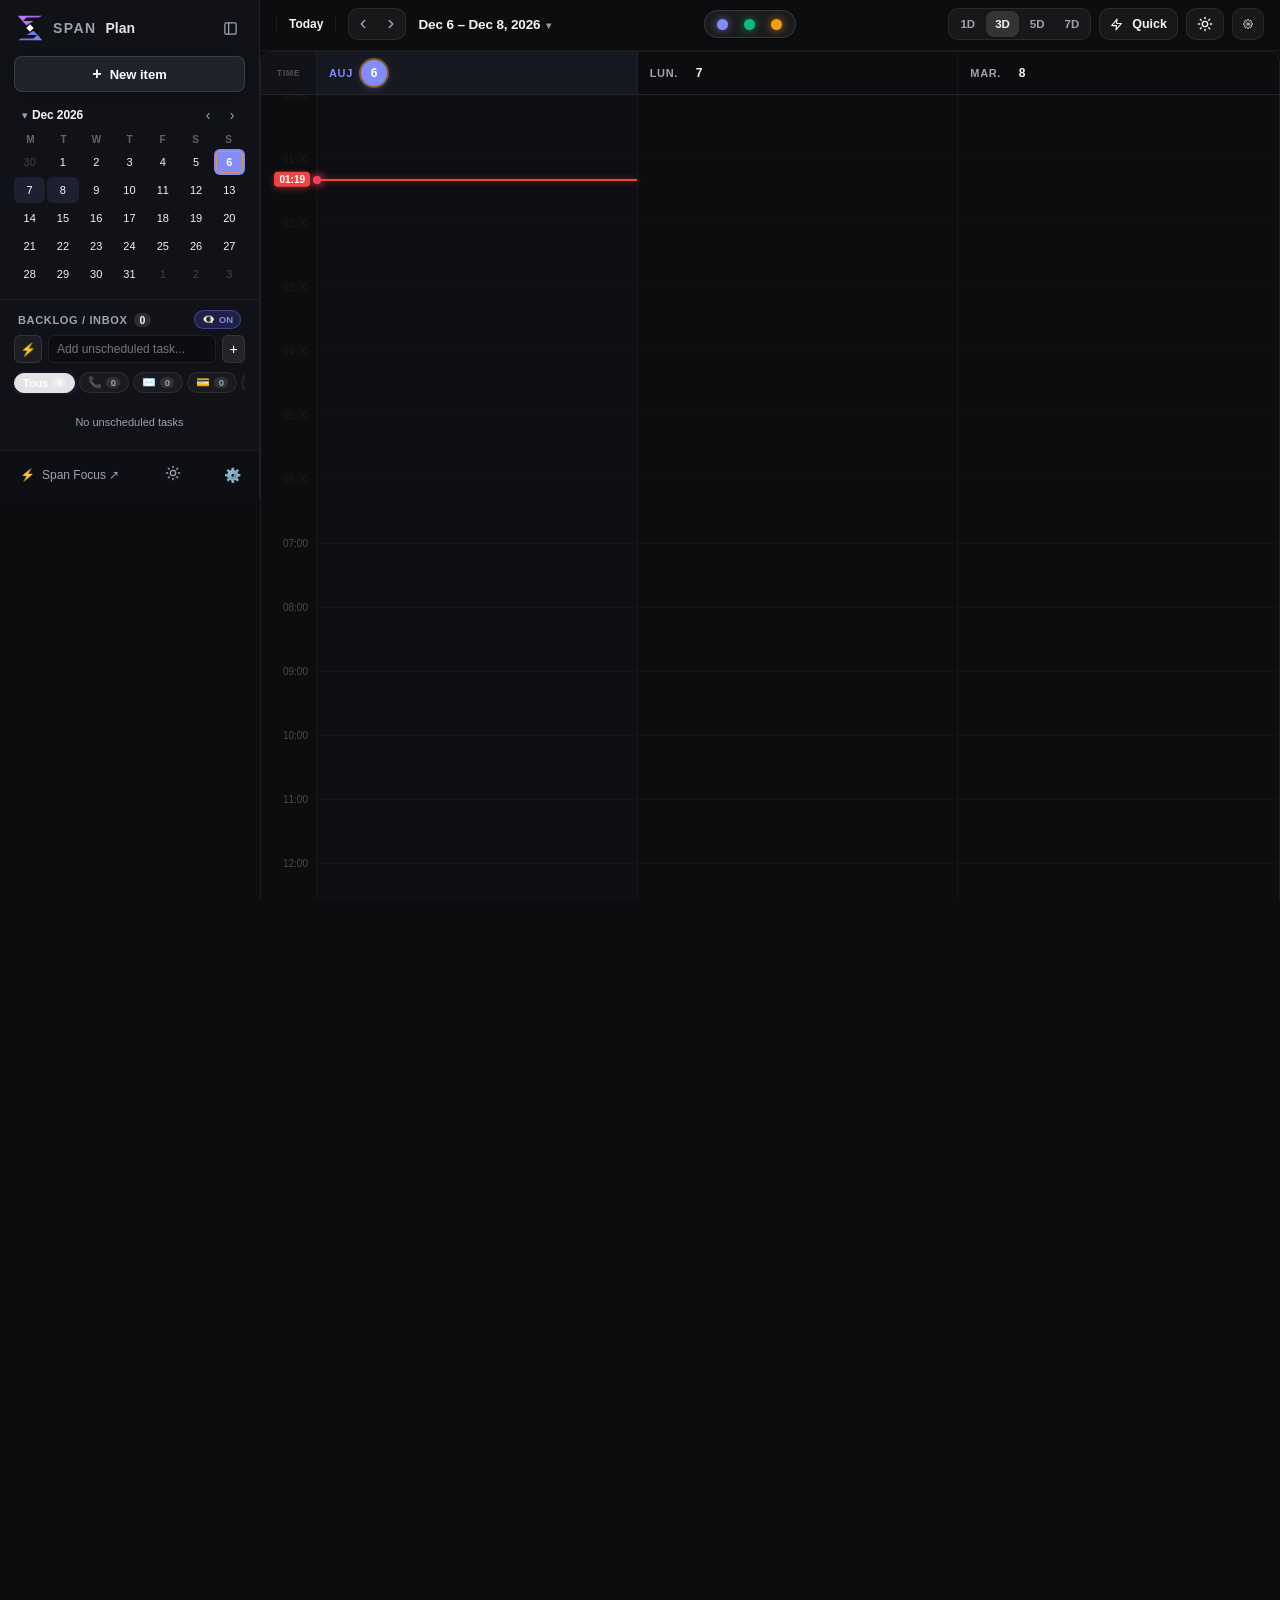
==== commit 022db6b4: "fix(mobile): standalone pwa 100lvh and compact native ios bottom nav (v8.01)" ====
--- a/index.html
+++ b/index.html
@@ -5,7 +5,7 @@
   <meta name="viewport" content="width=device-width, initial-scale=1, maximum-scale=1, user-scalable=no, viewport-fit=cover" />
   <meta name="apple-mobile-web-app-capable" content="yes" />
   <meta name="mobile-web-app-capable" content="yes" />
-  <meta name="apple-mobile-web-app-status-bar-style" content="black-translucent" />
+  <meta name="apple-mobile-web-app-status-bar-style" content="black" />
   <title>Span Plan</title>
   
   <meta name="theme-color" content="#0d0d0f" id="themeMetaColor">
@@ -41,7 +41,7 @@
     })();
   </script>
 
-  <link rel="stylesheet" href="style.css?v=8.00">
+  <link rel="stylesheet" href="style.css?v=8.01">
   <script src="https://accounts.google.com/gsi/client" async defer></script>
 </head>
 <body>
@@ -1303,14 +1303,14 @@
   </div>
 
   <script src="https://cdn.jsdelivr.net/npm/@supabase/supabase-js@2"></script>
-  <script src="js/core.js?v=8.00"></script>
-  <script src="js/security.js?v=8.00"></script>
-  <script src="js/sync.js?v=8.00"></script>
-  <script src="js/gcal.js?v=8.00"></script>
-  <script src="js/plan.js?v=8.00"></script>
-  <script src="js/calendar-layout.js?v=8.00"></script>
-  <script src="js/calendar-drag.js?v=8.00"></script>
-  <script src="js/plan-modals.js?v=8.00"></script>
-  <script src="js/app.js?v=8.00"></script>
+  <script src="js/core.js?v=8.01"></script>
+  <script src="js/security.js?v=8.01"></script>
+  <script src="js/sync.js?v=8.01"></script>
+  <script src="js/gcal.js?v=8.01"></script>
+  <script src="js/plan.js?v=8.01"></script>
+  <script src="js/calendar-layout.js?v=8.01"></script>
+  <script src="js/calendar-drag.js?v=8.01"></script>
+  <script src="js/plan-modals.js?v=8.01"></script>
+  <script src="js/app.js?v=8.01"></script>
 </body>
 </html>
--- a/style.css
+++ b/style.css
@@ -869,13 +869,20 @@
   overscroll-behavior: none;
 }
 
+@media all and (display-mode: standalone) {
+  html, body, #root {
+    position: relative;
+    height: 100vh;
+    height: 100lvh;
+  }
+}
+
 body {
   background-color: var(--bg);
   color: var(--text-main);
   font-family: var(--font);
   transition: background-color 0.25s ease, color 0.25s ease;
   box-sizing: border-box;
-  border: 3px solid red; /* Diagnostic visuel temporaire demandé */
 }
 
 /* SCROLLBARS RAFFINÉES & DISCRÈTES */
@@ -6689,7 +6696,7 @@
     top: calc(44px + env(safe-area-inset-top, 0px));
     left: 0;
     right: 0;
-    bottom: calc(52px + 8px + max(8px, env(safe-area-inset-bottom)));
+    bottom: calc(48px + 4px + max(6px, calc(env(safe-area-inset-bottom, 0px) - 12px)));
     width: 100vw;
     height: auto;
     max-width: 100vw;
@@ -6725,8 +6732,8 @@
     display: flex !important;
     flex-shrink: 0 !important;
     width: 100% !important;
-    padding-top: 8px !important;
-    padding-bottom: max(8px, env(safe-area-inset-bottom)) !important;
+    padding-top: 4px !important;
+    padding-bottom: max(6px, calc(env(safe-area-inset-bottom, 0px) - 12px)) !important;
     padding-left: 0 !important;
     padding-right: 0 !important;
     margin: 0 !important;
@@ -6738,9 +6745,16 @@
     min-height: 0 !important;
     max-height: none !important;
     box-sizing: border-box !important;
-    background: #1d4ed8 !important; /* Diagnostic visuel temporaire demandé */
-    border-top: 1px solid rgba(255, 255, 255, 0.2) !important;
+    background: rgba(15, 15, 18, 0.98) !important;
+    backdrop-filter: blur(20px) !important;
+    -webkit-backdrop-filter: blur(20px) !important;
+    border-top: 1px solid rgba(255, 255, 255, 0.08) !important;
     z-index: 100 !important;
+  }
+
+  [data-theme="light"] .mobile-nav {
+    background: #f7f5f0 !important;
+    border-top: 1px solid rgba(0, 0, 0, 0.08) !important;
   }
 
   .mobile-nav .nav-items {
@@ -6748,7 +6762,7 @@
     align-items: center !important;
     justify-content: space-around !important;
     width: 100% !important;
-    height: 52px !important;
+    height: 48px !important;
     padding: 0 8px !important;
     margin: 0 !important;
     box-sizing: border-box !important;
@@ -6759,13 +6773,13 @@
     flex-direction: column !important;
     align-items: center !important;
     justify-content: center !important;
-    height: 52px !important;
+    height: 48px !important;
     background: transparent !important;
     border: none !important;
-    color: rgba(255, 255, 255, 0.85) !important;
+    color: var(--text-muted) !important;
     font-size: 10px !important;
     font-weight: 600 !important;
-    gap: 3px !important;
+    gap: 2.5px !important;
     cursor: pointer !important;
     flex: 1 !important;
     padding: 0 !important;
@@ -6774,7 +6788,15 @@
   }
 
   .mobile-nav .nav-btn.active {
-    color: #ffffff !important;
+    color: var(--streak, #f59e0b) !important;
+  }
+
+  [data-theme="light"] .mobile-nav .nav-btn {
+    color: var(--text-muted) !important;
+  }
+
+  [data-theme="light"] .mobile-nav .nav-btn.active {
+    color: var(--text-main) !important;
   }
 
   .mobile-nav .nav-icon {
@@ -6786,16 +6808,16 @@
   }
 
   .mobile-nav .nav-btn-add {
-    flex: 0 0 52px !important;
-    height: 52px !important;
+    flex: 0 0 48px !important;
+    height: 48px !important;
     display: flex !important;
     align-items: center !important;
     justify-content: center !important;
   }
 
   .nav-fab-circle {
-    width: 40px !important;
-    height: 40px !important;
+    width: 38px !important;
+    height: 38px !important;
     border-radius: 50% !important;
     background: linear-gradient(135deg, var(--streak) 0%, #d97706 100%) !important;
     color: #ffffff !important;
@@ -6816,7 +6838,7 @@
   /* BARRE FLOTTANTE MULTI-SÉLECTION : POSITIONNÉE CLAIREMENT AU-DESSUS DE LA BARRE BASSE */
   .multi-select-bar {
     position: fixed;
-    bottom: calc(52px + 8px + max(8px, env(safe-area-inset-bottom)) + 8px) !important;
+    bottom: calc(48px + 4px + max(6px, calc(env(safe-area-inset-bottom, 0px) - 12px)) + 8px) !important;
     left: 50%;
     right: auto;
     width: auto;
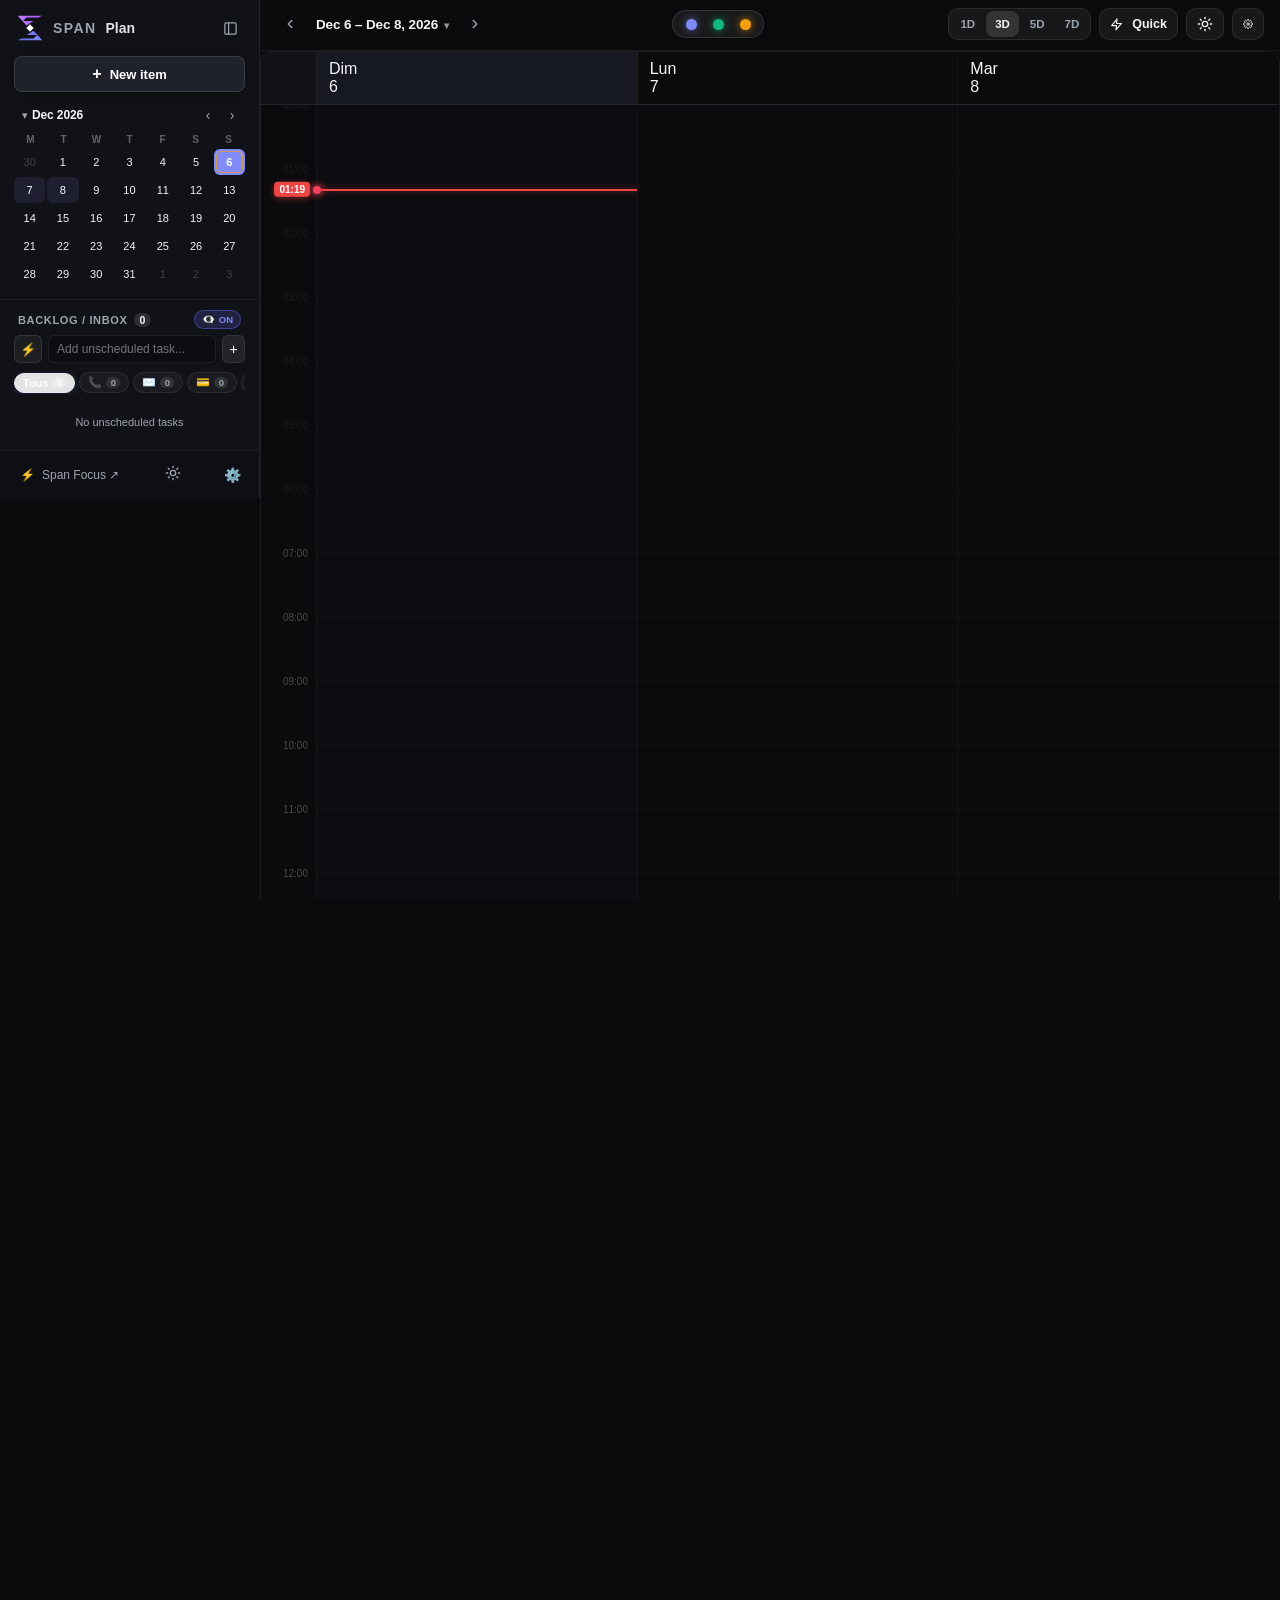
==== commit c40dcab2: "fix(mobile): aerer header pwa et affichage dates empilees (v8.02)" ====
--- a/index.html
+++ b/index.html
@@ -8,7 +8,7 @@
   <meta name="apple-mobile-web-app-status-bar-style" content="black" />
   <title>Span Plan</title>
   
-  <meta name="theme-color" content="#0d0d0f" id="themeMetaColor">
+  <meta name="theme-color" content="#0b0b0d" id="themeMetaColor">
   <meta name="apple-mobile-web-app-title" content="Plan">
 
   <link rel="icon" type="image/svg+xml" href="span-logo.svg?v=7.50">
@@ -41,7 +41,7 @@
     })();
   </script>
 
-  <link rel="stylesheet" href="style.css?v=8.01">
+  <link rel="stylesheet" href="style.css?v=8.02">
   <script src="https://accounts.google.com/gsi/client" async defer></script>
 </head>
 <body>
@@ -164,7 +164,7 @@
     </aside>
 
     <!-- MAIN APP AREA -->
-    <div class="app-main-area">
+    <div class="app-main-area app-top-safe">
       
       <!-- TOP APP HEADER (Streamlined & Minimalist) -->
       <header class="app-header">
@@ -177,16 +177,14 @@
           </button>
 
           <div class="timeline-nav" id="timelineNav">
-            <button class="today-jump-btn" onclick="jumpToToday()" title="Today (T)">Today</button>
-            <div class="nav-arrows-capsule">
-              <button class="nav-arrow-btn nav-prev" onclick="navigateTimeline(-1)" title="Semaine précédente (←)">
-                <svg width="14" height="14" viewBox="0 0 24 24" fill="none" stroke="currentColor" stroke-width="2.5" stroke-linecap="round" stroke-linejoin="round"><polyline points="15 18 9 12 15 6"/></svg>
-              </button>
-              <button class="nav-arrow-btn nav-next" onclick="navigateTimeline(1)" title="Semaine suivante (→)">
-                <svg width="14" height="14" viewBox="0 0 24 24" fill="none" stroke="currentColor" stroke-width="2.5" stroke-linecap="round" stroke-linejoin="round"><polyline points="9 18 15 12 9 6"/></svg>
-              </button>
-            </div>
+            <button type="button" class="nav-arrow-btn nav-prev" onclick="navigateTimeline(-1)" title="Semaine précédente (←)">
+              <svg width="14" height="14" viewBox="0 0 24 24" fill="none" stroke="currentColor" stroke-width="2.5" stroke-linecap="round" stroke-linejoin="round"><polyline points="15 18 9 12 15 6"/></svg>
+            </button>
             <span class="current-range-label" id="currentRangeLabel" title="Cliquer pour sauter rapidement à une autre semaine">Loading...</span>
+            <button type="button" class="nav-arrow-btn nav-next" onclick="navigateTimeline(1)" title="Semaine suivante (→)">
+              <svg width="14" height="14" viewBox="0 0 24 24" fill="none" stroke="currentColor" stroke-width="2.5" stroke-linecap="round" stroke-linejoin="round"><polyline points="9 18 15 12 9 6"/></svg>
+            </button>
+            <button type="button" class="today-jump-btn" id="headerTodayBtn" onclick="jumpToToday()" title="Revenir à aujourd'hui" style="display: none;">Auj.</button>
           </div>
         </div>
 
@@ -1303,14 +1301,14 @@
   </div>
 
   <script src="https://cdn.jsdelivr.net/npm/@supabase/supabase-js@2"></script>
-  <script src="js/core.js?v=8.01"></script>
-  <script src="js/security.js?v=8.01"></script>
-  <script src="js/sync.js?v=8.01"></script>
-  <script src="js/gcal.js?v=8.01"></script>
-  <script src="js/plan.js?v=8.01"></script>
-  <script src="js/calendar-layout.js?v=8.01"></script>
-  <script src="js/calendar-drag.js?v=8.01"></script>
-  <script src="js/plan-modals.js?v=8.01"></script>
-  <script src="js/app.js?v=8.01"></script>
+  <script src="js/core.js?v=8.02"></script>
+  <script src="js/security.js?v=8.02"></script>
+  <script src="js/sync.js?v=8.02"></script>
+  <script src="js/gcal.js?v=8.02"></script>
+  <script src="js/plan.js?v=8.02"></script>
+  <script src="js/calendar-layout.js?v=8.02"></script>
+  <script src="js/calendar-drag.js?v=8.02"></script>
+  <script src="js/plan-modals.js?v=8.02"></script>
+  <script src="js/app.js?v=8.02"></script>
 </body>
 </html>
--- a/style.css
+++ b/style.css
@@ -1,5 +1,5 @@
 :root {
-  --bg: #0d0d0f;
+  --bg: #0b0b0d;
   --card-bg: #18181b;
   --card-sub-bg: #121215;
   --card-border: rgba(255, 255, 255, 0.08);
@@ -874,6 +874,9 @@
     position: relative;
     height: 100vh;
     height: 100lvh;
+  }
+  .app-top-safe {
+    padding-top: calc(env(safe-area-inset-top, 47px) + 12px) !important;
   }
 }
 
@@ -6156,109 +6159,132 @@
     min-height: 0 !important;
   }
 
-  /* Header compact 1 seule ligne */
+  /* Header compact 1 seule ligne épurée (42px) */
   .app-header {
-    height: 44px !important;
-    min-height: 44px !important;
+    height: 42px !important;
+    min-height: 42px !important;
     padding-top: 0 !important;
     padding-bottom: 0 !important;
-    padding-left: 10px !important;
-    padding-right: 10px !important;
+    padding-left: 8px !important;
+    padding-right: 8px !important;
     margin: 0 !important;
     display: flex !important;
     justify-content: space-between !important;
     align-items: center !important;
     flex-wrap: nowrap !important;
-    gap: 6px !important;
+    gap: 4px !important;
+    background: #0b0b0d !important;
     border-bottom: 1px solid rgba(255, 255, 255, 0.06);
     flex-shrink: 0 !important;
     box-sizing: border-box !important;
+  }
+
+  [data-theme="light"] .app-header {
+    background: #f7f5f0 !important;
+    border-bottom-color: rgba(0, 0, 0, 0.08) !important;
   }
 
   .header-left {
     width: auto !important;
     display: flex !important;
     align-items: center !important;
-    gap: 6px !important;
+    gap: 2px !important;
     flex-shrink: 0 !important;
   }
 
-  .header-left .brand {
+  .header-left .brand,
+  .sidebar-expand-btn {
     display: none !important;
   }
 
-  .today-jump-btn {
-    display: none !important; /* Supprime le bouton Today en double (déjà dans la barre du bas) */
-  }
-
-  .nav-arrows-capsule {
+  .timeline-nav {
     display: flex !important;
     align-items: center !important;
-    background: rgba(255, 255, 255, 0.05) !important;
-    border-radius: 8px !important;
-    padding: 1px !important;
-    gap: 1px !important;
+    gap: 3px !important;
+  }
+
+  .nav-arrows-capsule {
+    display: contents !important;
   }
 
   .nav-arrow-btn {
-    width: 26px !important;
-    height: 26px !important;
+    width: 24px !important;
+    height: 24px !important;
     display: flex !important;
     align-items: center !important;
     justify-content: center !important;
-    font-size: 14px !important;
-    border-radius: 6px !important;
+    font-size: 13px !important;
     border: none !important;
     background: transparent !important;
+    color: var(--text-muted) !important;
+    cursor: pointer !important;
+    padding: 0 !important;
+    box-shadow: none !important;
+  }
+
+  .nav-arrow-btn:active {
+    color: var(--text-main) !important;
+  }
+
+  .current-range-label {
+    font-size: 13px !important;
+    font-weight: 600 !important;
     color: var(--text-main) !important;
     cursor: pointer !important;
-  }
-
-  .current-range-label {
-    font-size: 13px !important;
-    font-weight: 700 !important;
-    color: #ffffff !important;
-    cursor: pointer !important;
     white-space: nowrap !important;
-    overflow: hidden !important;
-    text-overflow: ellipsis !important;
-    max-width: 112px !important;
+    background: transparent !important;
+    border: none !important;
+    padding: 0 4px !important;
+    box-shadow: none !important;
     display: flex !important;
     align-items: center !important;
-    gap: 3px !important;
-    padding: 4px 6px !important;
-    border-radius: 6px !important;
-    background: rgba(255, 255, 255, 0.04) !important;
-    border: 1px solid rgba(255, 255, 255, 0.08) !important;
+    gap: 2px !important;
+    max-width: none !important;
   }
 
   [data-theme="light"] .current-range-label {
     color: #111827 !important;
-    background: rgba(0, 0, 0, 0.04) !important;
-    border-color: rgba(0, 0, 0, 0.08) !important;
+    background: transparent !important;
+    border: none !important;
+  }
+
+  .today-jump-btn {
+    display: inline-flex !important;
+    align-items: center !important;
+    justify-content: center !important;
+    padding: 2px 6px !important;
+    font-size: 10.5px !important;
+    font-weight: 600 !important;
+    border-radius: 4px !important;
+    background: rgba(245, 158, 11, 0.15) !important;
+    color: #f59e0b !important;
+    border: none !important;
+    cursor: pointer !important;
+    line-height: 1.2 !important;
+    margin-left: 2px !important;
   }
 
   .header-center {
-    display: none !important; /* Pas de timeline-nav lourd sur mobile */
+    display: none !important;
   }
 
   .header-right {
     width: auto !important;
     display: flex !important;
     align-items: center !important;
-    gap: 6px !important;
+    gap: 4px !important;
     justify-content: flex-end !important;
     flex-shrink: 0 !important;
   }
 
-  /* Compact View Switcher 1J | 3J | 7J */
+  /* Segmented control 1J | 3J | 7J (Actif en ambre #F59E0B, texte sombre) */
   .mobile-view-pills {
     display: flex !important;
     align-items: center !important;
-    gap: 2px !important;
+    gap: 1px !important;
     padding: 2px !important;
-    background: rgba(255, 255, 255, 0.06) !important;
-    border-radius: 8px !important;
+    background: rgba(255, 255, 255, 0.05) !important;
+    border-radius: 7px !important;
     border: 1px solid rgba(255, 255, 255, 0.08) !important;
   }
 
@@ -6268,10 +6294,10 @@
   }
 
   .mobile-view-pills .pill-btn {
-    padding: 3.5px 7px !important;
-    font-size: 11px !important;
-    font-weight: 700 !important;
-    border-radius: 6px !important;
+    padding: 3px 6px !important;
+    font-size: 10.5px !important;
+    font-weight: 600 !important;
+    border-radius: 5px !important;
     border: none !important;
     background: transparent !important;
     color: var(--text-muted) !important;
@@ -6281,15 +6307,39 @@
   }
 
   .mobile-view-pills .pill-btn.active {
-    background: rgba(255, 255, 255, 0.18) !important;
-    color: #ffffff !important;
-    box-shadow: 0 1px 3px rgba(0, 0, 0, 0.3) !important;
-  }
-
-  [data-theme="light"] .mobile-view-pills .pill-btn.active {
-    background: #ffffff !important;
-    color: #111827 !important;
-    box-shadow: 0 1px 3px rgba(0, 0, 0, 0.1) !important;
+    background: #f59e0b !important;
+    color: #0b0b0d !important;
+    font-weight: 750 !important;
+    box-shadow: 0 1px 3px rgba(245, 158, 11, 0.35) !important;
+  }
+
+  .header-actions {
+    display: flex !important;
+    align-items: center !important;
+    gap: 2px !important;
+  }
+
+  /* Supprime le bouton soleil dupliqué sur mobile + boutons inutiles */
+  .header-actions #headerThemeToggleBtn,
+  .header-actions .btn-new-task,
+  .header-actions #btnToggleDrawer,
+  .header-actions .plan-bridge-btn {
+    display: none !important;
+  }
+
+  /* Icône réglages sans bordure */
+  .header-actions .btn-settings {
+    background: transparent !important;
+    border: none !important;
+    color: var(--text-muted) !important;
+    padding: 3px !important;
+    width: 28px !important;
+    height: 28px !important;
+    display: flex !important;
+    align-items: center !important;
+    justify-content: center !important;
+    box-shadow: none !important;
+    cursor: pointer !important;
   }
 
   .view-mode-pills,
@@ -6417,21 +6467,25 @@
     bottom: 2px;
   }
 
-  /* CONTRÔLE SEGMENTÉ (AGENDA VS TO-DO DU JOUR) */
+  /* CONTRÔLE SEGMENTÉ (AGENDA VS TO-DO DU JOUR) - HAUTEUR MAX 32PX */
   .mobile-day-segmented {
     display: flex !important;
+    height: 30px !important;
+    max-height: 32px !important;
     background: rgba(255, 255, 255, 0.05);
-    border-radius: 8px;
-    padding: 2px;
-    margin: 2px 6px 3px 6px !important;
+    border-radius: 7px;
+    padding: 2px !important;
+    margin: 2px 8px 3px 8px !important;
     gap: 2px;
     flex-shrink: 0 !important;
+    box-sizing: border-box !important;
   }
 
   .mobile-day-segmented .seg-btn {
     flex: 1;
-    padding: 5px 8px;
-    border-radius: 6px;
+    height: 26px !important;
+    padding: 0 8px !important;
+    border-radius: 5px;
     border: none;
     background: transparent;
     color: var(--text-muted);
@@ -6449,7 +6503,7 @@
   .mobile-day-segmented .seg-btn.active {
     background: #27272a;
     color: #ffffff;
-    box-shadow: 0 1px 4px rgba(0, 0, 0, 0.35);
+    box-shadow: 0 1px 3px rgba(0, 0, 0, 0.35);
   }
 
   [data-theme="light"] .mobile-day-segmented {
@@ -6532,6 +6586,8 @@
     touch-action: pan-y !important;
     overscroll-behavior-y: contain !important;
     -webkit-overflow-scrolling: touch !important;
+    margin: 0 !important;
+    padding: 0 !important;
   }
 
   .cal-scroll-content {
@@ -6539,12 +6595,12 @@
     min-height: calc(24 * var(--hour-height) + 24px) !important;
   }
 
-  /* Supprime la sous-ligne TIME | TUE 1 en vue 1J sur mobile pour éviter de répéter la date */
+  /* Supprime la sous-ligne TIME | TUE 1 en vue 1J sur mobile */
   .cal-unified-container.is-view-1d .cal-header-top-row {
     display: none !important;
   }
 
-  /* Colonne des heures ultra-compacte à ~36px */
+  /* Colonne des heures ultra-compacte à ~36px avec gris lisible #71717A */
   .cal-time-ruler,
   .cal-gutter-header,
   .cal-gutter-allday {
@@ -6552,38 +6608,130 @@
     min-width: 36px !important;
     max-width: 36px !important;
   }
+
+  .cal-tz-label {
+    display: none !important;
+  }
+
+  .cal-time-label-row {
+    color: #71717a !important;
+    font-weight: 600 !important;
+  }
+
+  .cal-time-label-row.is-night {
+    opacity: 0.65 !important;
+  }
+
   .cal-time-label-row span {
     font-size: 10px !important;
     letter-spacing: -0.02em !important;
     padding-right: 3px !important;
   }
+
   .cal-time-now-badge {
     display: none !important;
   }
 
-  /* Vue 7J mobile : 7 colonnes égales compactes */
+  /* AFFICHAGE DES JOURS / DATES EMPILÉ SUR 2 LIGNES */
+  .cal-day-header-cell {
+    padding: 4px 2px 3px 2px !important;
+    cursor: pointer !important;
+    border-right: 1px solid rgba(255, 255, 255, 0.04) !important;
+  }
+
+  .cal-day-stacked-wrap {
+    display: flex !important;
+    flex-direction: column !important;
+    align-items: center !important;
+    justify-content: center !important;
+    width: 100% !important;
+    gap: 1.5px !important;
+  }
+
+  .cal-day-name-label {
+    font-size: 10px !important;
+    font-weight: 600 !important;
+    color: var(--text-muted) !important;
+    text-transform: uppercase !important;
+    line-height: 1 !important;
+  }
+
+  .cal-day-number-wrap {
+    width: 26px !important;
+    height: 26px !important;
+    display: flex !important;
+    align-items: center !important;
+    justify-content: center !important;
+    border-radius: 50% !important;
+    transition: all 0.15s ease !important;
+  }
+
+  .cal-day-number-text {
+    font-size: 12.5px !important;
+    font-weight: 600 !important;
+    font-variant-numeric: tabular-nums !important;
+    line-height: 1 !important;
+    color: var(--text-main) !important;
+  }
+
+  /* Aujourd'hui : cercle plein ambre #F59E0B avec chiffre en noir #0B0B0D */
+  .cal-day-header-cell.is-today .cal-day-number-wrap {
+    background: #f59e0b !important;
+    box-shadow: 0 1px 4px rgba(245, 158, 11, 0.4) !important;
+  }
+
+  .cal-day-header-cell.is-today .cal-day-number-text {
+    color: #0b0b0d !important;
+    font-weight: 800 !important;
+  }
+
+  .cal-day-header-cell.is-today .cal-day-name-label {
+    color: #f59e0b !important;
+    font-weight: 750 !important;
+  }
+
+  /* Point indicateur discret de 4px sous le chiffre pour jours avec événements */
+  .cal-day-has-events-dot {
+    width: 4px !important;
+    height: 4px !important;
+    border-radius: 50% !important;
+    background: #f59e0b !important;
+    margin-top: 1px !important;
+  }
+
+  .cal-day-has-events-dot.is-empty {
+    visibility: hidden !important;
+  }
+
+  /* Vue 7J mobile : 7 colonnes compactes sans double bandeau */
   .is-view-7d .cal-day-header-cell {
-    padding: 3px 1px !important;
-    cursor: pointer !important;
-  }
-  .is-view-7d .cal-day-name {
-    font-size: 8.5px !important;
-    font-weight: 700 !important;
-  }
-  .is-view-7d .cal-day-disc {
-    width: 19px !important;
-    height: 19px !important;
-    font-size: 10px !important;
-  }
+    padding: 2px 0 !important;
+  }
+
+  .is-view-7d .cal-day-number-wrap {
+    width: 24px !important;
+    height: 24px !important;
+  }
+
+  .is-view-7d .cal-day-number-text {
+    font-size: 11.5px !important;
+  }
+
+  .is-view-7d .cal-day-name-label {
+    font-size: 9.5px !important;
+  }
+
   .is-view-7d .capacity-mini-bar,
   .is-view-7d .capacity-total-txt {
     display: none !important;
   }
+
   .is-view-7d .schedule-block-item {
     padding: 2px 2px !important;
     border-radius: 4px !important;
     margin: 0 !important;
   }
+
   .is-view-7d .block-title {
     font-size: 9px !important;
     line-height: 1.1 !important;
@@ -6593,9 +6741,11 @@
     overflow: hidden !important;
     word-break: break-word !important;
   }
+
   .is-view-7d .block-header-row {
     margin-bottom: 0 !important;
   }
+
   .is-view-7d .btn-task-menu,
   .is-view-7d .btn-block-quick-add-subtask,
   .is-view-7d .event-progress-pill,
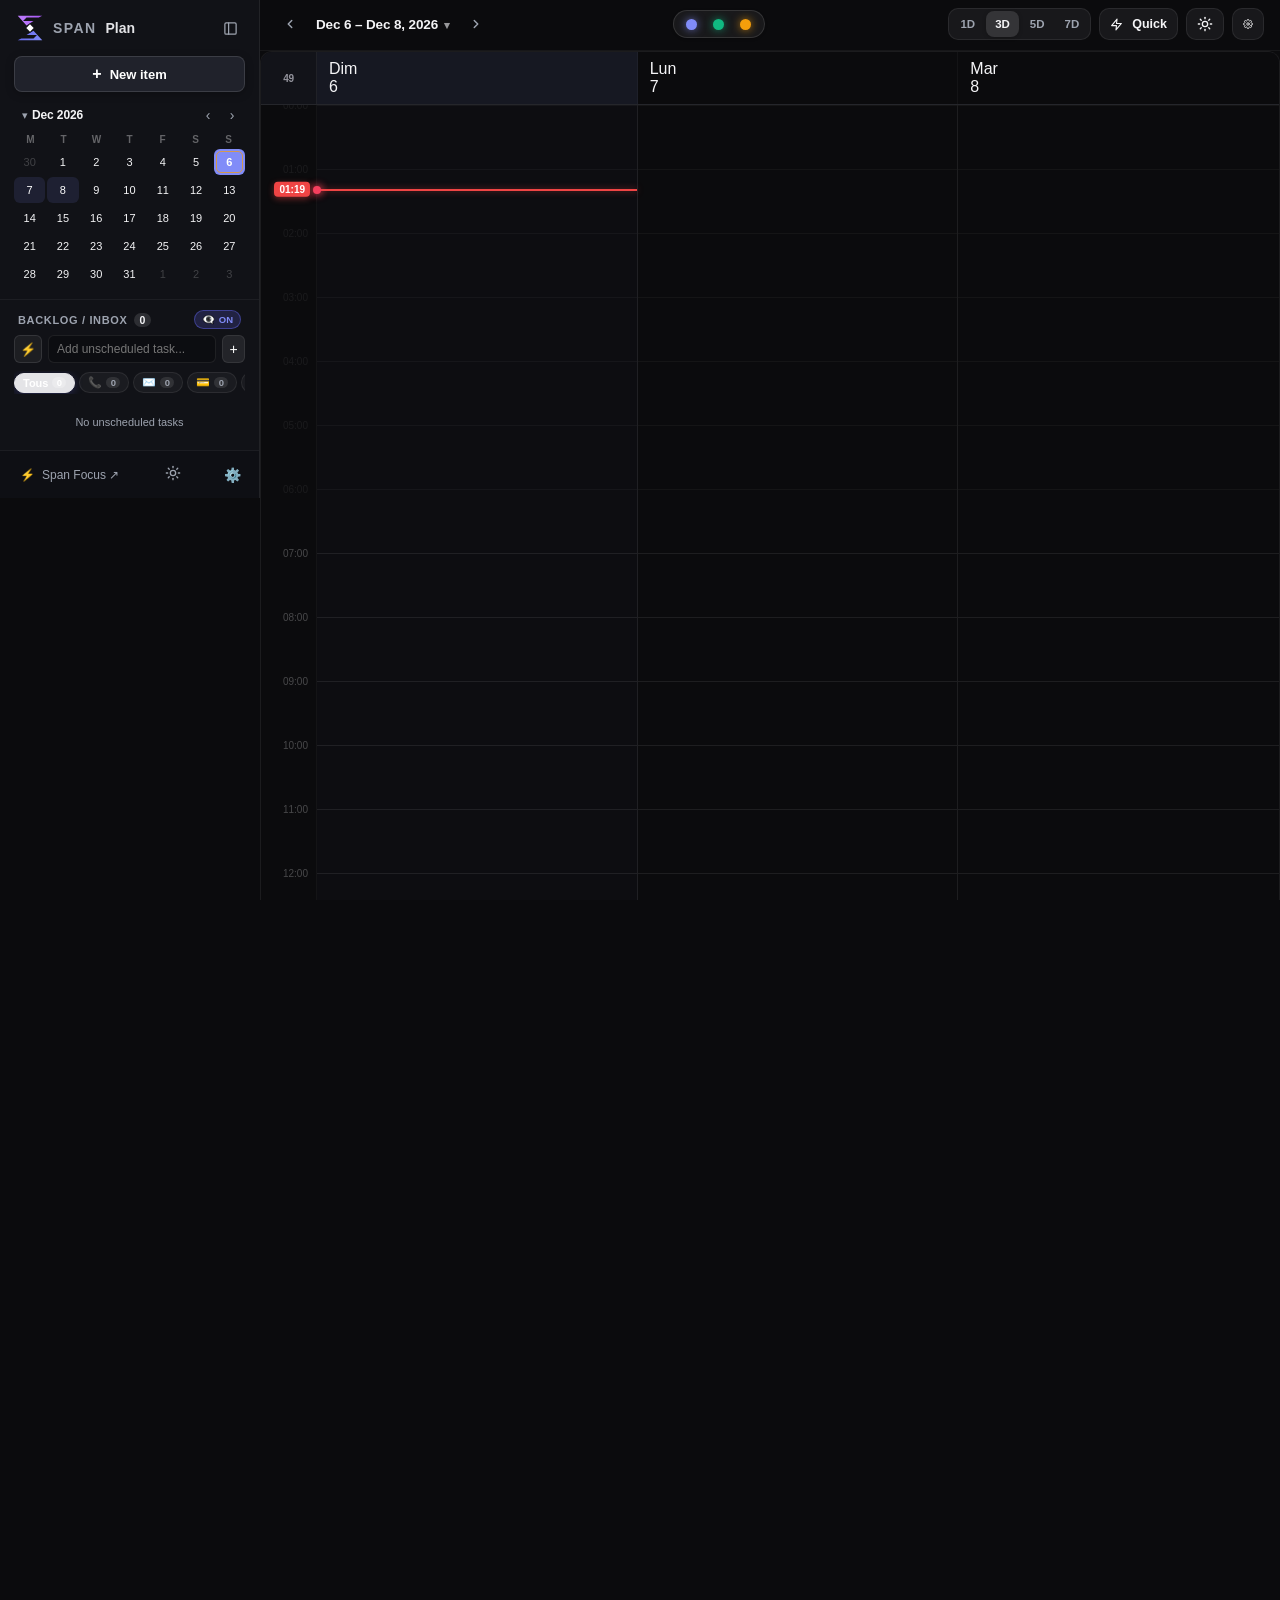
==== commit e7ed6d1d: "feat(mobile): overhaul mobile PWA layout, Google Calendar styling & vertical pinch-to-zoom" ====
--- a/index.html
+++ b/index.html
@@ -41,7 +41,7 @@
     })();
   </script>
 
-  <link rel="stylesheet" href="style.css?v=8.02">
+  <link rel="stylesheet" href="style.css?v=8.04">
   <script src="https://accounts.google.com/gsi/client" async defer></script>
 </head>
 <body>
@@ -164,7 +164,7 @@
     </aside>
 
     <!-- MAIN APP AREA -->
-    <div class="app-main-area app-top-safe">
+    <div class="app-main-area">
       
       <!-- TOP APP HEADER (Streamlined & Minimalist) -->
       <header class="app-header">
@@ -180,7 +180,7 @@
             <button type="button" class="nav-arrow-btn nav-prev" onclick="navigateTimeline(-1)" title="Semaine précédente (←)">
               <svg width="14" height="14" viewBox="0 0 24 24" fill="none" stroke="currentColor" stroke-width="2.5" stroke-linecap="round" stroke-linejoin="round"><polyline points="15 18 9 12 15 6"/></svg>
             </button>
-            <span class="current-range-label" id="currentRangeLabel" title="Cliquer pour sauter rapidement à une autre semaine">Loading...</span>
+            <span class="current-range-label" id="currentRangeLabel" title="Cliquer pour choisir un mois">Loading...</span>
             <button type="button" class="nav-arrow-btn nav-next" onclick="navigateTimeline(1)" title="Semaine suivante (→)">
               <svg width="14" height="14" viewBox="0 0 24 24" fill="none" stroke="currentColor" stroke-width="2.5" stroke-linecap="round" stroke-linejoin="round"><polyline points="9 18 15 12 9 6"/></svg>
             </button>
@@ -218,6 +218,11 @@
             <button type="button" class="pill-btn" data-days="3" onclick="setMobileVisibleDays(3)" title="Vue 3 jours">3J</button>
             <button type="button" class="pill-btn" data-days="7" onclick="setMobileVisibleDays(7)" title="Vue 7 jours">7J</button>
           </div>
+
+          <!-- BOUTON CARRÉ AUJOURD'HUI FAÇON GOOGLE AGENDA [20] -->
+          <button type="button" class="header-today-square-btn mobile-only-btn" id="mobileHeaderTodayBtn" onclick="jumpToToday()" title="Revenir à aujourd'hui">
+            <span id="todaySquareNum">20</span>
+          </button>
 
           <div class="header-actions">
             <button class="icon-btn btn-new-task" onclick="toggleQuickAddBar()" title="Quick add bar (⌘K)">
@@ -340,19 +345,20 @@
         </aside>
       </main>
 
-      <!-- MOBILE BOTTOM NAVIGATION (IOS NATIVE STYLE) -->
+      <!-- MOBILE BOTTOM NAVIGATION (4 ONGLETS ULTRA-FINS FAÇON GOOGLE AGENDA) -->
       <nav class="nav-bar mobile-nav">
         <div class="nav-items">
-          <button type="button" class="nav-btn active" id="mobileNavToday" onclick="jumpToToday()" title="Aujourd'hui">
+          <button type="button" class="nav-btn active" id="mobileNavAgenda" onclick="setMobileDayView('agenda')" title="Agenda">
             <span class="nav-icon">
-              <svg width="18" height="18" viewBox="0 0 24 24" fill="none" stroke="currentColor" stroke-width="2" stroke-linecap="round" stroke-linejoin="round"><circle cx="12" cy="12" r="4"/><path d="M12 2v2"/><path d="M12 20v2"/><path d="m4.93 4.93 1.41 1.41"/><path d="m17.66 17.66 1.41 1.41"/><path d="M2 12h2"/><path d="M20 12h2"/><path d="m6.34 17.66-1.41 1.41"/><path d="m19.07 4.93-1.41 1.41"/></svg>
+              <svg width="18" height="18" viewBox="0 0 24 24" fill="none" stroke="currentColor" stroke-width="2" stroke-linecap="round" stroke-linejoin="round"><rect x="3" y="4" width="18" height="18" rx="2" ry="2"/><line x1="16" y1="2" x2="16" y2="6"/><line x1="8" y1="2" x2="8" y2="6"/><line x1="3" y1="10" x2="21" y2="10"/></svg>
             </span>
-            <span>Today</span>
+            <span>Agenda</span>
           </button>
-          <button type="button" class="nav-btn nav-btn-add" onclick="openCreateModalWithDefaults()" title="Nouvel élément">
-            <div class="nav-fab-circle">
-              <svg width="22" height="22" viewBox="0 0 24 24" fill="none" stroke="currentColor" stroke-width="2.2" stroke-linecap="round" stroke-linejoin="round"><path d="M5 12h14"/><path d="M12 5v14"/></svg>
-            </div>
+          <button type="button" class="nav-btn" id="mobileNavTodo" onclick="setMobileDayView('todo')" title="To-do">
+            <span class="nav-icon">
+              <svg width="18" height="18" viewBox="0 0 24 24" fill="none" stroke="currentColor" stroke-width="2" stroke-linecap="round" stroke-linejoin="round"><rect width="18" height="18" x="3" y="3" rx="2"/><path d="m9 12 2 2 4-4"/></svg>
+            </span>
+            <span>To-do (<span id="mobileTodoCount">0</span>)</span>
           </button>
           <button type="button" class="nav-btn" id="mobileNavBacklog" onclick="setMobileDayView('backlog')" ondragover="allowDrop(event)" ondragleave="handleBacklogDragLeave(event)" ondrop="handleDropToBacklog(event)" title="Backlog">
             <span class="nav-icon">
@@ -360,7 +366,7 @@
             </span>
             <span>Backlog (<span id="mobileLaterCount">0</span>)</span>
           </button>
-          <button type="button" class="nav-btn" onclick="goToFocusApp()" title="Span Focus">
+          <button type="button" class="nav-btn" id="mobileNavFocus" onclick="goToFocusApp()" title="Span Focus">
             <span class="nav-icon">
               <svg width="18" height="18" viewBox="0 0 24 24" fill="none" stroke="currentColor" stroke-width="2" stroke-linecap="round" stroke-linejoin="round"><polygon points="13 2 3 14 12 14 11 22 21 10 12 10 13 2"/></svg>
             </span>
@@ -368,6 +374,14 @@
           </button>
         </div>
       </nav>
+
+      <!-- BOUTON FLOTTANT FAB AMBRE FAÇON GOOGLE AGENDA (52x52px) -->
+      <button type="button" class="mobile-fab-btn" id="mobileFabBtn" onclick="openCreateModalWithDefaults()" title="Nouvel élément (N / C)">
+        <svg width="24" height="24" viewBox="0 0 24 24" fill="none" stroke="#0b0b0d" stroke-width="2.5" stroke-linecap="round" stroke-linejoin="round">
+          <line x1="12" y1="5" x2="12" y2="19"></line>
+          <line x1="5" y1="12" x2="19" y2="12"></line>
+        </svg>
+      </button>
     </div>
   </div>
 
@@ -755,8 +769,10 @@
     <div class="modal-card settings-modal-card" onclick="event.stopPropagation()">
       <div class="modal-header">
         <div class="settings-header-brand">
-          <span class="settings-header-icon">⚙️</span>
-          <span class="settings-header-title">Settings</span>
+          <span class="settings-header-icon">
+            <svg width="18" height="18" viewBox="0 0 24 24" fill="none" stroke="currentColor" stroke-width="2" stroke-linecap="round" stroke-linejoin="round"><circle cx="12" cy="12" r="3"/><path d="M19.4 15a1.65 1.65 0 0 0 .33 1.82l.06.06a2 2 0 0 1 0 2.83 2 2 0 0 1-2.83 0l-.06-.06a1.65 1.65 0 0 0-1.82-.33 1.65 1.65 0 0 0-1 1.51V21a2 2 0 0 1-2 2 2 2 0 0 1-2-2v-.09A1.65 1.65 0 0 0 9 19.4a1.65 1.65 0 0 0-1.82.33l-.06.06a2 2 0 0 1-2.83 0 2 2 0 0 1 0-2.83l.06-.06a1.65 1.65 0 0 0 .33-1.82 1.65 1.65 0 0 0-1.51-1H3a2 2 0 0 1-2-2 2 2 0 0 1 2-2h.09A1.65 1.65 0 0 0 4.6 9a1.65 1.65 0 0 0-.33-1.82l-.06-.06a2 2 0 0 1 0-2.83 2 2 0 0 1 2.83 0l.06.06a1.65 1.65 0 0 0 1.82.33H9a1.65 1.65 0 0 0 1-1.51V3a2 2 0 0 1 2-2 2 2 0 0 1 2 2v.09a1.65 1.65 0 0 0 1 1.51 1.65 1.65 0 0 0 1.82-.33l.06-.06a2 2 0 0 1 2.83 0 2 2 0 0 1 0 2.83l-.06.06a1.65 1.65 0 0 0-.33 1.82V9a1.65 1.65 0 0 0 1.51 1H21a2 2 0 0 1 2 2 2 2 0 0 1-2 2h-.09a1.65 1.65 0 0 0-1.51 1z"/></svg>
+          </span>
+          <span class="settings-header-title">Réglages</span>
         </div>
         <button class="modal-close" onclick="closeSettingsModal()">✕</button>
       </div>
@@ -764,24 +780,24 @@
       <!-- CATEGORY TABS BAR -->
       <div class="settings-nav-tabs" id="settingsNavTabs">
         <button class="settings-tab-btn active" data-tab="sync" onclick="switchSettingsTab('sync')">
-          <span class="tab-icon">🛡️</span>
-          <span class="tab-label">Security & Sync</span>
+          <svg width="15" height="15" viewBox="0 0 24 24" fill="none" stroke="currentColor" stroke-width="2" stroke-linecap="round" stroke-linejoin="round"><path d="M12 22s8-4 8-10V5l-8-3-8 3v7c0 6 8 10 8 10z"/></svg>
+          <span class="tab-label">Synchro</span>
         </button>
         <button class="settings-tab-btn" data-tab="calendars" onclick="switchSettingsTab('calendars')">
-          <span class="tab-icon">📅</span>
-          <span class="tab-label">Calendars</span>
+          <svg width="15" height="15" viewBox="0 0 24 24" fill="none" stroke="currentColor" stroke-width="2" stroke-linecap="round" stroke-linejoin="round"><rect x="3" y="4" width="18" height="18" rx="2" ry="2"/><line x1="16" y1="2" x2="16" y2="6"/><line x1="8" y1="2" x2="8" y2="6"/><line x1="3" y1="10" x2="21" y2="10"/></svg>
+          <span class="tab-label">Agendas</span>
         </button>
         <button class="settings-tab-btn" data-tab="data" onclick="switchSettingsTab('data')">
-          <span class="tab-icon">💾</span>
-          <span class="tab-label">Data</span>
+          <svg width="15" height="15" viewBox="0 0 24 24" fill="none" stroke="currentColor" stroke-width="2" stroke-linecap="round" stroke-linejoin="round"><path d="M19 21H5a2 2 0 0 1-2-2V5a2 2 0 0 1 2-2h11l5 5v11a2 2 0 0 1-2 2z"/><polyline points="17 21 17 13 7 13 7 21"/><polyline points="7 3 7 8 15 8"/></svg>
+          <span class="tab-label">Sauvegarde</span>
         </button>
-        <button class="settings-tab-btn" data-tab="appearance" onclick="switchSettingsTab('appearance')">
-          <span class="tab-icon">🎨</span>
-          <span class="tab-label">Appearance</span>
+        <button class="settings-tab-btn desktop-only" data-tab="appearance" onclick="switchSettingsTab('appearance')">
+          <svg width="15" height="15" viewBox="0 0 24 24" fill="none" stroke="currentColor" stroke-width="2" stroke-linecap="round" stroke-linejoin="round"><circle cx="12" cy="12" r="10"/><path d="M12 2a7 7 0 0 0 7 7c0 1.5-.5 2-1.5 2h-1a2 2 0 0 0-2 2c0 1.1-.9 2-2 2v0a2 2 0 0 1-2-2 4 4 0 0 1 4-4"/></svg>
+          <span class="tab-label">Apparence</span>
         </button>
-        <button class="settings-tab-btn" data-tab="shortcuts" onclick="switchSettingsTab('shortcuts')">
-          <span class="tab-icon">⌨️</span>
-          <span class="tab-label">Shortcuts</span>
+        <button class="settings-tab-btn desktop-only" data-tab="shortcuts" onclick="switchSettingsTab('shortcuts')">
+          <svg width="15" height="15" viewBox="0 0 24 24" fill="none" stroke="currentColor" stroke-width="2" stroke-linecap="round" stroke-linejoin="round"><rect x="2" y="4" width="20" height="16" rx="2" ry="2"/><line x1="6" y1="8" x2="6.01" y2="8"/><line x1="10" y1="8" x2="10.01" y2="8"/><line x1="14" y1="8" x2="14.01" y2="8"/><line x1="18" y1="8" x2="18.01" y2="8"/><line x1="8" y1="12" x2="16" y2="12"/><line x1="6" y1="16" x2="6.01" y2="16"/><line x1="18" y1="16" x2="18.01" y2="16"/></svg>
+          <span class="tab-label">Raccourcis</span>
         </button>
       </div>
 
@@ -790,62 +806,93 @@
         <!-- PAGE 1: SYNC & SECURITY -->
         <div class="settings-page-pane active" id="pane_sync" data-tab="sync">
           <div class="settings-section-head">
-            <div class="settings-pane-title">Sécurité Anonyme & Synchronisation Cloud</div>
-            <div class="settings-pane-desc">Architecture Zero-Knowledge avec code PIN local, QR Code de jumelage multi-appareils et synchronisation Supabase en direct.</div>
-          </div>
-
-          <!-- CARD 1: PAIRING & QR CODE -->
+            <div class="settings-pane-title">Synchronisation & Sécurité</div>
+            <div class="settings-pane-desc">Architecture chiffrée, jumelage instantané multi-appareils et synchronisation Supabase en direct.</div>
+          </div>
+
+          <!-- CARD 1: PAIRING & QR CODE (iOS GROUPED LIST) -->
           <div class="settings-card-box">
-            <div class="card-box-header" style="display: flex; justify-content: space-between; align-items: center; flex-wrap: wrap; gap: 6px;">
-              <span class="card-box-title">Identifiant & Synchronisation iPhone</span>
-              <div style="display: flex; gap: 6px; align-items: center; flex-wrap: wrap;">
-                <button class="btn-theme-toggle mini" id="btnCopySyncKey" type="button" onclick="copyCurrentSyncKey()">📋 Copier</button>
-                <button class="btn-theme-toggle mini text-danger" id="btnLogoutSync" type="button" onclick="logoutAccount()" title="Se déconnecter de ce compte" style="color: #ef4444; border-color: rgba(239, 68, 68, 0.3); background: rgba(239, 68, 68, 0.08);">🚪 Se déconnecter</button>
-              </div>
-            </div>
-
-            <!-- CONTENU QUAND CONNECTÉ -->
+            <!-- CONTENU QUAND CONNECTÉ (iOS Grouped List) -->
             <div id="syncConnectedView">
-              <div class="sync-key-display-pill" style="display: flex; align-items: center; justify-content: space-between; gap: 8px;">
-                <div style="display: flex; align-items: center; gap: 8px; overflow: hidden;">
-                  <span style="font-size: 11px; color: var(--text-muted); text-transform: uppercase; font-weight: 600;">Clé :</span>
-                  <strong id="displaySyncKey" class="sync-key-text">...</strong>
+              <div class="settings-grouped-list">
+                <!-- LIGNE 1: CLÉ DE SYNCHRONISATION -->
+                <div class="settings-grouped-row">
+                  <div class="grouped-row-left">
+                    <span class="grouped-row-label">Clé de synchronisation</span>
+                    <strong id="displaySyncKey" class="grouped-row-value mono">...</strong>
+                  </div>
+                  <button class="settings-row-btn" id="btnCopySyncKey" type="button" onclick="copyCurrentSyncKey()" title="Copier la clé">
+                    <svg width="13" height="13" viewBox="0 0 24 24" fill="none" stroke="currentColor" stroke-width="2" stroke-linecap="round" stroke-linejoin="round"><rect x="9" y="9" width="13" height="13" rx="2" ry="2"/><path d="M5 15H4a2 2 0 0 1-2-2V4a2 2 0 0 1 2-2h9a2 2 0 0 1 2 2v1"/></svg>
+                    <span>Copier</span>
+                  </button>
                 </div>
-                <div style="display: flex; align-items: center; gap: 6px; flex-shrink: 0;">
-                  <button type="button" class="btn-theme-toggle mini" onclick="editAccountPseudo()" title="Modifier la fin de votre identifiant (votre pseudo)" style="padding: 3px 8px; font-size: 11px;">✏️ Pseudo</button>
+
+                <!-- LIGNE 2: PSEUDO DE L'APPAREIL -->
+                <div class="settings-grouped-row">
+                  <div class="grouped-row-left">
+                    <span class="grouped-row-label">Pseudo de l'appareil</span>
+                    <span class="grouped-row-value" id="displayPseudoLabel">Personnalisé</span>
+                  </div>
+                  <button class="settings-row-btn" type="button" onclick="editAccountPseudo()" title="Modifier votre pseudo">
+                    <svg width="13" height="13" viewBox="0 0 24 24" fill="none" stroke="currentColor" stroke-width="2" stroke-linecap="round" stroke-linejoin="round"><path d="M11 4H4a2 2 0 0 0-2 2v14a2 2 0 0 0 2 2h14a2 2 0 0 0 2-2v-7"/><path d="M18.5 2.5a2.121 2.121 0 0 1 3 3L12 15l-4 1 1-4 9.5-9.5z"/></svg>
+                    <span>Modifier</span>
+                  </button>
                 </div>
-              </div>
-
-              <!-- QR CODE -->
-              <div class="qr-container">
-                <img id="spanSyncQrCode" class="qr-image" alt="QR Code de jumelage iPhone" src="">
-              </div>
-
-              <div style="text-align: center; margin-bottom: 8px;">
-                <button type="button" class="btn-theme-toggle mini" onclick="copyDirectPairLink()" style="padding: 6px 14px; font-weight: 600;">
-                  🔗 Copier le lien direct de jumelage
+
+                <!-- LIGNE 3: COPIER LE LIEN DIRECT DE JUMELAGE -->
+                <div class="settings-grouped-row" onclick="copyDirectPairLink()" style="cursor: pointer;" title="Copier le lien direct de jumelage">
+                  <div class="grouped-row-left" style="display: flex; flex-direction: row; align-items: center; gap: 8px;">
+                    <svg width="15" height="15" viewBox="0 0 24 24" fill="none" stroke="#f59e0b" stroke-width="2" stroke-linecap="round" stroke-linejoin="round"><path d="M10 13a5 5 0 0 0 7.54.54l3-3a5 5 0 0 0-7.07-7.07l-1.72 1.71"/><path d="M14 11a5 5 0 0 0-7.54-.54l-3 3a5 5 0 0 0 7.07 7.07l1.71-1.71"/></svg>
+                    <span class="grouped-row-title">Copier le lien direct de jumelage</span>
+                  </div>
+                  <svg width="14" height="14" viewBox="0 0 24 24" fill="none" stroke="currentColor" stroke-width="2" stroke-linecap="round" stroke-linejoin="round" style="opacity: 0.5;"><polyline points="9 18 15 12 9 6"/></svg>
+                </div>
+
+                <!-- LIGNE 4 (DÉPLIABLE): AFFICHER LE QR CODE IPHONE -->
+                <div class="settings-grouped-row-collapsible">
+                  <div class="settings-grouped-row" onclick="toggleQrCodeCollapsible()" style="cursor: pointer;">
+                    <div class="grouped-row-left" style="display: flex; flex-direction: row; align-items: center; gap: 8px;">
+                      <svg width="15" height="15" viewBox="0 0 24 24" fill="none" stroke="#a1a1aa" stroke-width="2" stroke-linecap="round" stroke-linejoin="round"><rect x="3" y="3" width="7" height="7"/><rect x="14" y="3" width="7" height="7"/><rect x="14" y="14" width="7" height="7"/><rect x="3" y="14" width="7" height="7"/></svg>
+                      <span class="grouped-row-title">Afficher le QR Code iPhone</span>
+                    </div>
+                    <span id="qrChevron" style="font-size: 12px; opacity: 0.6; transition: transform 0.2s;">▾</span>
+                  </div>
+                  <div id="qrCollapsibleBody" style="display: none; padding: 14px; text-align: center; background: rgba(0,0,0,0.25); border-top: 1px solid rgba(255,255,255,0.06);">
+                    <div class="qr-container" style="margin: 0 auto 10px auto;">
+                      <img id="spanSyncQrCode" class="qr-image" alt="QR Code de jumelage iPhone" src="">
+                    </div>
+                    <p style="font-size: 11.5px; color: var(--text-muted); margin: 0; line-height: 1.4;">
+                      Scannez ce QR Code avec l'appareil photo de votre iPhone pour ouvrir Span Plan synchronisé en direct.
+                    </p>
+                  </div>
+                </div>
+              </div>
+
+              <!-- BOUTON DÉCONNEXION EN BAS, BIEN SÉPARÉ -->
+              <div style="margin-top: 20px; text-align: center;">
+                <button class="settings-logout-btn" id="btnLogoutSync" type="button" onclick="logoutAccount()" title="Se déconnecter de ce compte">
+                  <svg width="14" height="14" viewBox="0 0 24 24" fill="none" stroke="currentColor" stroke-width="2" stroke-linecap="round" stroke-linejoin="round"><path d="M9 21H5a2 2 0 0 1-2-2V5a2 2 0 0 1 2-2h4"/><polyline points="16 17 21 12 16 7"/><line x1="21" y1="12" x2="9" y2="12"/></svg>
+                  <span>Se déconnecter de ce compte</span>
                 </button>
               </div>
-              <p style="font-size: 11.5px; color: var(--text-muted); text-align: center; margin: 0 0 12px 0;">
-                Scannez simplement ce QR Code avec l'appareil photo de votre iPhone pour ouvrir Span Plan synchronisé en direct.
-              </p>
             </div>
 
             <!-- CONTENU QUAND DÉCONNECTÉ -->
-            <div id="syncDisconnectedView" style="display: none; padding: 14px 10px; background: rgba(0, 0, 0, 0.2); border-radius: 10px; border: 1px dashed rgba(255, 255, 255, 0.15); text-align: center; margin: 8px 0 12px 0;">
+            <div id="syncDisconnectedView" style="display: none; padding: 14px 10px; background: rgba(0, 0, 0, 0.2); border-radius: 12px; border: 1px dashed rgba(255, 255, 255, 0.15); text-align: center; margin: 8px 0 12px 0;">
               <div style="font-size: 13px; font-weight: 600; color: var(--text-main); margin-bottom: 4px;">
                 Mode Local Déconnecté
               </div>
               <p style="font-size: 11.5px; color: var(--text-muted); margin: 0 auto 12px auto; max-width: 380px; line-height: 1.4;">
                 Aucun compte n'est actif. Vos tâches restent locales sur cet appareil.
               </p>
-              <button type="button" class="btn-primary-action" onclick="openCreateAccountPrompt()" style="margin: 0 auto;">
-                ✨ Créer un nouveau compte (span_..._pseudo)
+              <button type="button" class="btn-primary-action" onclick="openCreateAccountPrompt()" style="margin: 0 auto; display: inline-flex; align-items: center; gap: 6px;">
+                <svg width="13" height="13" viewBox="0 0 24 24" fill="none" stroke="currentColor" stroke-width="2" stroke-linecap="round" stroke-linejoin="round"><polygon points="12 2 15.09 8.26 22 9.27 17 14.14 18.18 21.02 12 17.77 5.82 21.02 7 14.14 2 9.27 8.91 8.26 12 2"/></svg>
+                <span>Créer un nouveau compte (span_..._pseudo)</span>
               </button>
             </div>
 
             <!-- FORMULAIRE DE CONNEXION / LIAISON -->
-            <div style="font-size: 11.5px; color: var(--text-muted); margin-bottom: 4px; margin-top: 10px;">
+            <div style="font-size: 11.5px; color: var(--text-muted); margin-bottom: 4px; margin-top: 14px;">
               Vous avez déjà un compte ou une clé ? Saisissez votre identifiant :
             </div>
             <form id="keychainSyncForm" onsubmit="event.preventDefault(); handleLinkClick();" autocomplete="on" style="display: flex; flex-direction: column; gap: 6px;">
@@ -865,14 +912,19 @@
               <div style="display: flex; justify-content: space-between; align-items: center; margin-bottom: 8px; flex-wrap: wrap; gap: 6px;">
                 <span style="font-size: 12px; font-weight: 600; color: var(--text-main);">Historique des Liens & Restauration</span>
                 <div style="display: flex; gap: 6px; align-items: center;">
-                  <button type="button" class="btn-theme-toggle mini" onclick="createManualSyncSnapshot()" title="Créer un point de sauvegarde maintenant">📸 Sauvegarder</button>
-                  <button type="button" class="btn-theme-toggle mini text-danger" onclick="clearAllSyncHistory()" title="Effacer tous les anciens comptes fantômes et points de restauration" style="color: #ef4444; border-color: rgba(239, 68, 68, 0.3);">🗑️ Vider tout l'historique</button>
+                  <button type="button" class="btn-theme-toggle mini" onclick="createManualSyncSnapshot()" title="Créer un point de sauvegarde maintenant">
+                    <svg width="12" height="12" viewBox="0 0 24 24" fill="none" stroke="currentColor" stroke-width="2" stroke-linecap="round" stroke-linejoin="round" style="display:inline-block; vertical-align:middle; margin-right:3px;"><path d="M23 19a2 2 0 0 1-2 2H3a2 2 0 0 1-2-2V8a2 2 0 0 1 2-2h4l2-3h6l2 3h4a2 2 0 0 1 2 2z"/><circle cx="12" cy="13" r="4"/></svg>Sauvegarder
+                  </button>
+                  <button type="button" class="btn-theme-toggle mini text-danger" onclick="clearAllSyncHistory()" title="Effacer tous les anciens comptes fantômes et points de restauration" style="color: #ef4444; border-color: rgba(239, 68, 68, 0.3);">
+                    <svg width="12" height="12" viewBox="0 0 24 24" fill="none" stroke="currentColor" stroke-width="2" stroke-linecap="round" stroke-linejoin="round" style="display:inline-block; vertical-align:middle; margin-right:3px;"><polyline points="3 6 5 6 21 6"/><path d="M19 6v14a2 2 0 0 1-2 2H7a2 2 0 0 1-2-2V6m3 0V4a2 2 0 0 1 2-2h4a2 2 0 0 1 2 2v2"/></svg>Vider tout
+                  </button>
                 </div>
               </div>
 
               <div style="display: flex; gap: 8px; margin-bottom: 10px;">
-                <button type="button" class="btn-rescue" onclick="openCleanImportedTasksModal()" style="width: 100%; font-size: 11.5px; padding: 7px 10px; background: rgba(239, 68, 68, 0.12); color: #f87171; border: 1px solid rgba(239, 68, 68, 0.3); border-radius: 8px; cursor: pointer;">
-                  🧹 Nettoyer les tâches importées par erreur
+                <button type="button" class="btn-rescue" onclick="openCleanImportedTasksModal()" style="width: 100%; font-size: 11.5px; padding: 7px 10px; background: rgba(239, 68, 68, 0.12); color: #f87171; border: 1px solid rgba(239, 68, 68, 0.3); border-radius: 8px; cursor: pointer; display: flex; align-items: center; justify-content: center; gap: 6px;">
+                  <svg width="13" height="13" viewBox="0 0 24 24" fill="none" stroke="currentColor" stroke-width="2" stroke-linecap="round" stroke-linejoin="round"><path d="m18 15-6-6-6 6"/><path d="m21 21-6-6-6 6"/></svg>
+                  <span>Nettoyer les tâches importées par erreur</span>
                 </button>
               </div>
 
@@ -892,10 +944,10 @@
           <div class="settings-card-box">
             <div class="card-box-header-row" style="display: flex; justify-content: space-between; align-items: center;">
               <div style="display: flex; align-items: center; gap: 8px;">
-                <span style="font-size: 16px;">🔒</span>
+                <svg width="15" height="15" viewBox="0 0 24 24" fill="none" stroke="currentColor" stroke-width="2" stroke-linecap="round" stroke-linejoin="round"><rect x="3" y="11" width="18" height="11" rx="2" ry="2"/><path d="M7 11V7a5 5 0 0 1 10 0v4"/></svg>
                 <span class="card-box-title">Verrouillage par Code PIN (2FA Local)</span>
               </div>
-              <span class="security-badge inactive" id="pinStatusBadge">🔓 Désactivé</span>
+              <span class="security-badge inactive" id="pinStatusBadge">Désactivé</span>
             </div>
             <div class="card-box-desc" id="pinStatusDesc" style="margin-top: 2px;">
               Aucun code PIN configuré. Accès ouvert sur cet appareil.
@@ -925,7 +977,7 @@
           <!-- CARD 3: EMERGENCY RECOVERY KEY -->
           <div class="settings-card-box recovery-box">
             <div class="card-box-header-row" style="display: flex; align-items: center; gap: 8px;">
-              <span style="font-size: 16px;">⚠️</span>
+              <svg width="15" height="15" viewBox="0 0 24 24" fill="none" stroke="#f59e0b" stroke-width="2" stroke-linecap="round" stroke-linejoin="round"><path d="m21.73 18-8-14a2 2 0 0 0-3.48 0l-8 14A2 2 0 0 0 4 21h16a2 2 0 0 0 1.73-3Z"/><line x1="12" y1="9" x2="12" y2="13"/><line x1="12" y1="17" x2="12.01" y2="17"/></svg>
               <span class="card-box-title" style="color: #f59e0b;">Clé de Secours d'Urgence</span>
             </div>
             <div class="card-box-desc" style="margin-top: 4px;">
@@ -934,7 +986,9 @@
             <div class="recovery-key-text" id="displayRecoveryKey">••••-••••-••••-••••</div>
             <div style="display: flex; gap: 8px; margin-top: 6px;">
               <button type="button" class="btn-theme-toggle mini" id="revealRecoveryBtn" onclick="toggleRevealRecovery()">Afficher</button>
-              <button type="button" class="btn-theme-toggle mini" onclick="copyRecoveryKey()">📋 Copier la clé</button>
+              <button type="button" class="btn-theme-toggle mini" onclick="copyRecoveryKey()">
+                <svg width="12" height="12" viewBox="0 0 24 24" fill="none" stroke="currentColor" stroke-width="2" stroke-linecap="round" stroke-linejoin="round" style="display:inline-block; vertical-align:middle; margin-right:3px;"><rect x="9" y="9" width="13" height="13" rx="2" ry="2"/><path d="M5 15H4a2 2 0 0 1-2-2V4a2 2 0 0 1 2-2h9a2 2 0 0 1 2 2v1"/></svg>Copier la clé
+              </button>
             </div>
           </div>
 
@@ -948,21 +1002,21 @@
         <!-- PAGE 2: CALENDARS -->
         <div class="settings-page-pane" id="pane_calendars" data-tab="calendars">
           <div class="settings-section-head">
-            <div class="settings-pane-title">Calendar Integrations</div>
-            <div class="settings-pane-desc">Bidirectional synchronization with Google Calendar, Notion Calendar, Amie, and Apple Calendar.</div>
+            <div class="settings-pane-title">Agendas & Intégrations</div>
+            <div class="settings-pane-desc">Synchronisation bidirectionnelle avec Google Calendar, Notion Calendar, Amie et Apple Calendar.</div>
           </div>
 
           <!-- GOOGLE CALENDAR OAUTH (2-WAY SYNC) -->
           <div class="settings-card-box">
             <div class="card-box-header-row">
               <div style="display: flex; align-items: center; gap: 8px;">
-                <span style="font-size: 16px;">🌐</span>
-                <span class="card-box-title">Google Calendar (2-Way Sync)</span>
-              </div>
-              <span class="sync-status-badge" id="gcalStatusBadge">○ Not connected</span>
+                <svg width="16" height="16" viewBox="0 0 24 24" fill="none" stroke="currentColor" stroke-width="2" stroke-linecap="round" stroke-linejoin="round"><circle cx="12" cy="12" r="10"/><line x1="2" y1="12" x2="22" y2="12"/><path d="M12 2a15.3 15.3 0 0 1 4 10 15.3 15.3 0 0 1-4 10 15.3 15.3 0 0 1-4-10 15.3 15.3 0 0 1 4-10z"/></svg>
+                <span class="card-box-title">Google Calendar (Synchronisation Bidirectionnelle)</span>
+              </div>
+              <span class="sync-status-badge" id="gcalStatusBadge">○ Non connecté</span>
             </div>
             <div class="card-box-desc">
-              Instant 0-second sync to a dedicated <strong>"Span Plan"</strong> calendar. Automatically updates <strong>Notion Calendar</strong> and <strong>Amie</strong> with native category colors (🟣 Work, 🟢 Life, 🔴 Fun).
+              Synchronisation instantanée avec votre agenda Google dédié « Span Plan ». Met à jour automatiquement Notion Calendar et Amie avec pastilles de catégories.
             </div>
 
             <!-- CONNECTED DETAILS -->
@@ -974,7 +1028,7 @@
                 </div>
                 <div class="gcal-detail-item" style="margin: 0;">
                   <span class="detail-label">Statut :</span>
-                  <span class="detail-value" id="gcalLastSyncTime">Never synced</span>
+                  <span class="detail-value" id="gcalLastSyncTime">Jamais synchronisé</span>
                 </div>
               </div>
 
@@ -982,27 +1036,27 @@
               <div style="display: flex; align-items: center; justify-content: space-between; padding-top: 6px; border-top: 1px solid rgba(255, 255, 255, 0.08); font-size: 11.5px;">
                 <span class="detail-label">Agenda synchronisé :</span>
                 <span style="font-weight: 600; color: #818cf8; display: inline-flex; align-items: center; gap: 4px;">
-                  📅 Span Plan (Isolé & Dédié)
+                  Span Plan (Isolé & Dédié)
                 </span>
               </div>
               <div style="font-size: 11px; color: var(--text-muted); background: rgba(34, 197, 94, 0.08); border: 1px solid rgba(34, 197, 94, 0.2); padding: 6px 8px; border-radius: 6px; line-height: 1.35;">
-                🔒 <strong>Confidentialité totale :</strong> Span Plan ne peut ni lire ni modifier votre calendrier personnel. Seul l'agenda dédié « Span Plan » est géré par l'application.
+                Confidentialité totale : Span Plan ne lit ni ne modifie votre calendrier personnel. Seul l'agenda dédié « Span Plan » est géré par l'application.
               </div>
             </div>
 
             <div class="gcal-actions-bar" style="display: flex; gap: 8px; margin-top: 10px; align-items: center; flex-wrap: wrap;">
               <button class="btn-gcal-connect" id="btnGcalConnect" onclick="connectGoogleCalendar()">
                 <svg width="15" height="15" viewBox="0 0 24 24"><path fill="#4285F4" d="M22.56 12.25c0-.78-.07-1.53-.2-2.25H12v4.26h5.92c-.26 1.37-1.04 2.53-2.21 3.31v2.77h3.57c2.08-1.92 3.28-4.74 3.28-8.09z"/><path fill="#34A853" d="M12 23c2.97 0 5.46-.98 7.28-2.66l-3.57-2.77c-.98.66-2.23 1.06-3.71 1.06-2.86 0-5.29-1.93-6.16-4.53H2.18v2.84C3.99 20.53 7.7 23 12 23z"/><path fill="#FBBC05" d="M5.84 14.09c-.22-.66-.35-1.36-.35-2.09s.13-1.43.35-2.09V7.06H2.18C1.43 8.55 1 10.22 1 12s.43 3.45 1.18 4.94l2.85-2.22.81-.63z"/><path fill="#EA4335" d="M12 5.38c1.62 0 3.06.56 4.21 1.64l3.15-3.15C17.45 2.09 14.97 1 12 1 7.7 1 3.99 3.47 2.18 7.06l3.66 2.84c.87-2.6 3.3-4.52 6.16-4.52z"/></svg>
-                Connect Google Calendar
+                Connecter Google Calendar
               </button>
               <button class="btn-primary-action" id="btnGcalSyncNow" onclick="syncGoogleCalendar()" style="display: none;">
-                🔄 Sync Now
+                <svg width="13" height="13" viewBox="0 0 24 24" fill="none" stroke="currentColor" stroke-width="2" stroke-linecap="round" stroke-linejoin="round" style="display:inline-block; vertical-align:middle; margin-right:3px;"><path d="M21 12a9 9 0 0 0-9-9 9.75 9.75 0 0 0-6.74 2.74L3 8"/><path d="M3 3v5h5"/><path d="M3 12a9 9 0 0 0 9 9 9.75 9.75 0 0 0 6.74-2.74L21 16"/><path d="M16 16h5v5"/></svg>Synchroniser
               </button>
               <button class="btn-outline-danger mini" id="btnGcalDisconnect" onclick="disconnectGoogleCalendar()" style="display: none;">
-                Disconnect
+                Déconnecter
               </button>
-              <button class="btn-backup mini-backup" type="button" onclick="toggleGcalConfigBox()" title="Configure Client ID" style="flex: none; font-size: 11px;">
-                ⚙️ Config
+              <button class="btn-backup mini-backup" type="button" onclick="toggleGcalConfigBox()" title="Configurer Client ID" style="flex: none; font-size: 11px;">
+                <svg width="12" height="12" viewBox="0 0 24 24" fill="none" stroke="currentColor" stroke-width="2" stroke-linecap="round" stroke-linejoin="round" style="display:inline-block; vertical-align:middle; margin-right:3px;"><circle cx="12" cy="12" r="3"/><path d="M19.4 15a1.65 1.65 0 0 0 .33 1.82l.06.06a2 2 0 0 1 0 2.83 2 2 0 0 1-2.83 0l-.06-.06a1.65 1.65 0 0 0-1.82-.33 1.65 1.65 0 0 0-1 1.51V21a2 2 0 0 1-2 2 2 2 0 0 1-2-2v-.09A1.65 1.65 0 0 0 9 19.4a1.65 1.65 0 0 0-1.82.33l-.06.06a2 2 0 0 1-2.83 0 2 2 0 0 1 0-2.83l.06-.06a1.65 1.65 0 0 0 .33-1.82 1.65 1.65 0 0 0-1.51-1H3a2 2 0 0 1-2-2 2 2 0 0 1 2-2h.09A1.65 1.65 0 0 0 4.6 9a1.65 1.65 0 0 0-.33-1.82l-.06-.06a2 2 0 0 1 0-2.83 2 2 0 0 1 2.83 0l.06.06a1.65 1.65 0 0 0 1.82.33H9a1.65 1.65 0 0 0 1-1.51V3a2 2 0 0 1 2-2 2 2 0 0 1 2 2v.09a1.65 1.65 0 0 0 1 1.51 1.65 1.65 0 0 0 1.82-.33l.06-.06a2 2 0 0 1 2.83 0 2 2 0 0 1 0 2.83l-.06.06a1.65 1.65 0 0 0-.33 1.82V9a1.65 1.65 0 0 0 1.51 1H21a2 2 0 0 1 2 2 2 2 0 0 1-2 2h-.09a1.65 1.65 0 0 0-1.51 1z"/></svg>Config
               </button>
             </div>
 
@@ -1023,31 +1077,35 @@
           <div class="settings-card-box">
             <div class="card-box-header-row">
               <div style="display: flex; align-items: center; gap: 8px;">
-                <span style="font-size: 16px;">🍏</span>
+                <svg width="16" height="16" viewBox="0 0 24 24" fill="none" stroke="currentColor" stroke-width="2" stroke-linecap="round" stroke-linejoin="round"><path d="M12 20.94c1.5 0 2.75 1.06 4 1.06 3 0 6-8 6-12.22A4.91 4.91 0 0 0 17 5c-2.22 0-4 1.44-5 2-1-.56-2.78-2-5-2a4.9 4.9 0 0 0-5 4.78C2 14 5 22 8 22c1.25 0 2.5-1.06 4-1.06Z"/><path d="M10 2c1 .5 2 2 2 5"/></svg>
                 <span class="card-box-title">Apple Calendar (iOS & Mac)</span>
               </div>
               <span class="sync-status-badge">Webcal Native</span>
             </div>
             <div class="card-box-desc">
-              Subscribe in 1 tap on iPhone or Mac. Auto-refreshes every 5–15 minutes across Apple Watch, iOS Widgets, and Amie with category pastilles (🟣 Work, 🟢 Life, 🔴 Fun).
+              Abonnez-vous en 1 tap sur iPhone ou Mac. Rafraîchissement automatique dans Apple Calendar, Apple Watch et Widgets iOS.
             </div>
             <div style="margin-top: 10px;">
-              <button class="btn-backup" onclick="exportIcsFile('all')" style="width: 100%;">
-                🍏 Subscribe in Apple Calendar (.ics)
+              <button class="btn-backup" onclick="exportIcsFile('all')" style="width: 100%; display: flex; align-items: center; justify-content: center; gap: 6px;">
+                <svg width="14" height="14" viewBox="0 0 24 24" fill="none" stroke="currentColor" stroke-width="2" stroke-linecap="round" stroke-linejoin="round"><path d="M12 20.94c1.5 0 2.75 1.06 4 1.06 3 0 6-8 6-12.22A4.91 4.91 0 0 0 17 5c-2.22 0-4 1.44-5 2-1-.56-2.78-2-5-2a4.9 4.9 0 0 0-5 4.78C2 14 5 22 8 22c1.25 0 2.5-1.06 4-1.06Z"/><path d="M10 2c1 .5 2 2 2 5"/></svg>
+                <span>S'abonner dans Apple Calendar (.ics)</span>
               </button>
             </div>
           </div>
 
           <!-- OFFLINE BACKUP EXPORT -->
           <div class="settings-card-box">
-            <div class="card-box-title">Offline iCalendar Export (.ics)</div>
-            <div class="card-box-desc">Export strictly your scheduled events (📅) to .ics, keeping your to-do tasks private:</div>
+            <div class="card-box-title">Export Hors-ligne iCalendar (.ics)</div>
+            <div class="card-box-desc">Exportez vos événements planifiés au format standard .ics :</div>
             <div class="calendar-export-grid" style="margin-top: 10px;">
-              <button class="btn-backup btn-ics-all" onclick="exportIcsFile('all')">📅 Export All Events (.ics)</button>
+              <button class="btn-backup btn-ics-all" onclick="exportIcsFile('all')" style="display: flex; align-items: center; justify-content: center; gap: 6px;">
+                <svg width="14" height="14" viewBox="0 0 24 24" fill="none" stroke="currentColor" stroke-width="2" stroke-linecap="round" stroke-linejoin="round"><rect x="3" y="4" width="18" height="18" rx="2" ry="2"/><line x1="16" y1="2" x2="16" y2="6"/><line x1="8" y1="2" x2="8" y2="6"/><line x1="3" y1="10" x2="21" y2="10"/></svg>
+                <span>Tous les événements (.ics)</span>
+              </button>
               <div class="ics-category-pills">
-                <button class="btn-backup mini-backup" onclick="exportIcsFile('work')" title="Export Work events only">🟣 Work</button>
-                <button class="btn-backup mini-backup" onclick="exportIcsFile('life')" title="Export Life events only">🟢 Life</button>
-                <button class="btn-backup mini-backup" onclick="exportIcsFile('fun')" title="Export Fun events only">🔴 Fun</button>
+                <button class="btn-backup mini-backup" onclick="exportIcsFile('work')" title="Export Work events only">Work</button>
+                <button class="btn-backup mini-backup" onclick="exportIcsFile('life')" title="Export Life events only">Life</button>
+                <button class="btn-backup mini-backup" onclick="exportIcsFile('fun')" title="Export Fun events only">Fun</button>
               </div>
             </div>
           </div>
@@ -1056,26 +1114,35 @@
         <!-- PAGE 3: DATA & BACKUPS -->
         <div class="settings-page-pane" id="pane_data" data-tab="data">
           <div class="settings-section-head">
-            <div class="settings-pane-title">Data & Maintenance</div>
-            <div class="settings-pane-desc">Manage local backups, JSON data sovereignty, and task recovery.</div>
+            <div class="settings-pane-title">Sauvegarde & Maintenance</div>
+            <div class="settings-pane-desc">Gérez vos sauvegardes locales, la souveraineté de vos données JSON et la récupération.</div>
           </div>
 
           <div class="settings-card-box">
             <div class="card-box-title">Sauvegardes & Exportations (JSON, Tableur CSV, ICS)</div>
             <div class="card-box-desc">Exportez l'intégralité de vos tâches, backlog, sous-tâches et réglages dans le format de votre choix :</div>
-            <div class="backup-section" style="margin-top: 10px; flex-wrap: wrap;">
-              <button class="btn-backup" type="button" onclick="exportData()">💾 Sauvegarde JSON</button>
-              <button class="btn-backup" type="button" onclick="exportCsvFile()">📊 Tableur CSV (Excel)</button>
-              <button class="btn-backup" type="button" onclick="exportIcsFile('all')">📅 Événements ICS</button>
+            <div class="backup-section" style="margin-top: 10px; flex-wrap: wrap; gap: 8px;">
+              <button class="btn-backup" type="button" onclick="exportData()" style="display: inline-flex; align-items: center; gap: 6px;">
+                <svg width="14" height="14" viewBox="0 0 24 24" fill="none" stroke="currentColor" stroke-width="2" stroke-linecap="round" stroke-linejoin="round"><path d="M19 21H5a2 2 0 0 1-2-2V5a2 2 0 0 1 2-2h11l5 5v11a2 2 0 0 1-2 2z"/><polyline points="17 21 17 13 7 13 7 21"/><polyline points="7 3 7 8 15 8"/></svg>
+                <span>Sauvegarde JSON</span>
+              </button>
+              <button class="btn-backup" type="button" onclick="exportCsvFile()" style="display: inline-flex; align-items: center; gap: 6px;">
+                <svg width="14" height="14" viewBox="0 0 24 24" fill="none" stroke="currentColor" stroke-width="2" stroke-linecap="round" stroke-linejoin="round"><line x1="18" y1="20" x2="18" y2="10"/><line x1="12" y1="20" x2="12" y2="4"/><line x1="6" y1="20" x2="6" y2="14"/></svg>
+                <span>Tableur CSV (Excel)</span>
+              </button>
+              <button class="btn-backup" type="button" onclick="exportIcsFile('all')" style="display: inline-flex; align-items: center; gap: 6px;">
+                <svg width="14" height="14" viewBox="0 0 24 24" fill="none" stroke="currentColor" stroke-width="2" stroke-linecap="round" stroke-linejoin="round"><rect x="3" y="4" width="18" height="18" rx="2" ry="2"/><line x1="16" y1="2" x2="16" y2="6"/><line x1="8" y1="2" x2="8" y2="6"/><line x1="3" y1="10" x2="21" y2="10"/></svg>
+                <span>Événements ICS</span>
+              </button>
             </div>
           </div>
 
           <div class="settings-card-box">
             <div class="card-box-title">Intégrer / Restaurer des Données (Nouvel utilisateur ou Restauration)</div>
-            <div class="card-box-desc">Span Plan reconnaît automatiquement vos sauvegardes complètes JSON ou fichiers tableurs CSV et vous permet d'intégrer toutes vos données en 1 clic pour un nouvel utilisateur ou un nouvel appareil :</div>
+            <div class="card-box-desc">Span Plan reconnaît automatiquement vos sauvegardes complètes JSON ou fichiers tableurs CSV et vous permet d'intégrer toutes vos données en 1 clic :</div>
             
             <div class="import-dropzone" style="margin-top: 10px;" onclick="document.getElementById('importUniversalFileInput').click()" ondragover="event.preventDefault(); this.classList.add('drag-active')" ondragleave="this.classList.remove('drag-active')" ondrop="event.preventDefault(); this.classList.remove('drag-active'); if(event.dataTransfer.files.length) handleImportFile(event.dataTransfer.files[0]);">
-              <span style="font-size: 24px;">📁</span>
+              <svg width="28" height="28" viewBox="0 0 24 24" fill="none" stroke="currentColor" stroke-width="1.8" stroke-linecap="round" stroke-linejoin="round" style="margin-bottom: 4px; opacity: 0.8;"><path d="M22 19a2 2 0 0 1-2 2H4a2 2 0 0 1-2-2V5a2 2 0 0 1 2-2h5l2 3h9a2 2 0 0 1 2 2z"/></svg>
               <div style="font-size: 13px; font-weight: 600; color: var(--text-main);">Glissez-déposez votre fichier ici</div>
               <div style="font-size: 11px; color: var(--text-muted);">ou cliquez pour choisir un fichier (.json ou .csv)</div>
               <input type="file" id="importUniversalFileInput" accept=".json,.csv" style="display: none;" onchange="importData(event)">
@@ -1083,18 +1150,20 @@
           </div>
 
           <div class="settings-card-box">
-            <div class="card-box-title">Task Recovery & Repair</div>
-            <div class="card-box-desc">Recover any unscheduled, lost, or orphaned tasks directly to Today's To-do dock:</div>
-            <button class="btn-rescue" onclick="recoverMissingTasks()" style="margin-top: 8px;">
-              🔄 Recover tasks to Today
+            <div class="card-box-title">Récupération des Tâches</div>
+            <div class="card-box-desc">Récupérer toutes les tâches orphelines directement dans le to-do dock d'Aujourd'hui :</div>
+            <button class="btn-rescue" onclick="recoverMissingTasks()" style="margin-top: 8px; display: flex; align-items: center; justify-content: center; gap: 6px;">
+              <svg width="13" height="13" viewBox="0 0 24 24" fill="none" stroke="currentColor" stroke-width="2" stroke-linecap="round" stroke-linejoin="round"><path d="M3 12a9 9 0 0 1 9-9 9.75 9.75 0 0 1 6.74 2.74L21 8"/><path d="M21 3v5h-5"/><path d="M21 12a9 9 0 0 1-9 9 9.75 9.75 0 0 1-6.74-2.74L3 16"/><path d="M8 16H3v5"/></svg>
+              <span>Récupérer les tâches sur Aujourd'hui</span>
             </button>
           </div>
 
           <div class="settings-card-box">
             <div class="card-box-title">Démêler & Nettoyer les tâches importées</div>
             <div class="card-box-desc">Supprimer rapidement des tâches importées par erreur lors d'une synchronisation :</div>
-            <button class="btn-rescue" onclick="openCleanImportedTasksModal()" style="margin-top: 8px; background: rgba(239, 68, 68, 0.12); color: #f87171; border: 1px solid rgba(239, 68, 68, 0.3);">
-              🧹 Nettoyer les tâches importées par erreur
+            <button class="btn-rescue" onclick="openCleanImportedTasksModal()" style="margin-top: 8px; background: rgba(239, 68, 68, 0.12); color: #f87171; border: 1px solid rgba(239, 68, 68, 0.3); display: flex; align-items: center; justify-content: center; gap: 6px;">
+              <svg width="13" height="13" viewBox="0 0 24 24" fill="none" stroke="currentColor" stroke-width="2" stroke-linecap="round" stroke-linejoin="round"><path d="m18 15-6-6-6 6"/><path d="m21 21-6-6-6 6"/></svg>
+              <span>Nettoyer les tâches importées par erreur</span>
             </button>
           </div>
         </div>
@@ -1301,14 +1370,14 @@
   </div>
 
   <script src="https://cdn.jsdelivr.net/npm/@supabase/supabase-js@2"></script>
-  <script src="js/core.js?v=8.02"></script>
-  <script src="js/security.js?v=8.02"></script>
-  <script src="js/sync.js?v=8.02"></script>
-  <script src="js/gcal.js?v=8.02"></script>
-  <script src="js/plan.js?v=8.02"></script>
-  <script src="js/calendar-layout.js?v=8.02"></script>
-  <script src="js/calendar-drag.js?v=8.02"></script>
-  <script src="js/plan-modals.js?v=8.02"></script>
-  <script src="js/app.js?v=8.02"></script>
+  <script src="js/core.js?v=8.04"></script>
+  <script src="js/security.js?v=8.04"></script>
+  <script src="js/sync.js?v=8.04"></script>
+  <script src="js/gcal.js?v=8.04"></script>
+  <script src="js/plan.js?v=8.04"></script>
+  <script src="js/calendar-layout.js?v=8.04"></script>
+  <script src="js/calendar-drag.js?v=8.04"></script>
+  <script src="js/plan-modals.js?v=8.04"></script>
+  <script src="js/app.js?v=8.04"></script>
 </body>
 </html>
--- a/style.css
+++ b/style.css
@@ -850,12 +850,11 @@
 }
 
 
-* {
+*, *::before, *::after {
   box-sizing: border-box;
   margin: 0;
   padding: 0;
   -webkit-tap-highlight-color: transparent;
-  user-select: none;
 }
 
 html, body, #root {
@@ -867,17 +866,6 @@
   padding: 0;
   overflow: hidden;
   overscroll-behavior: none;
-}
-
-@media all and (display-mode: standalone) {
-  html, body, #root {
-    position: relative;
-    height: 100vh;
-    height: 100lvh;
-  }
-  .app-top-safe {
-    padding-top: calc(env(safe-area-inset-top, 47px) + 12px) !important;
-  }
 }
 
 body {
@@ -3006,9 +2994,13 @@
 
 .cal-day-column {
   position: relative;
-  border-right: 1px solid rgba(255, 255, 255, 0.035);
+  border-right: 1px solid rgba(255, 255, 255, 0.08);
   height: 100%;
   min-width: 0;
+}
+
+[data-theme="light"] .cal-day-column {
+  border-right-color: rgba(0, 0, 0, 0.08);
 }
 
 .cal-day-column:last-child {
@@ -3030,15 +3022,15 @@
   left: 0;
   right: 0;
   height: 1px;
-  background: rgba(255, 255, 255, 0.025);
+  background: rgba(255, 255, 255, 0.08);
 }
 
 [data-theme="light"] .cal-hour-line {
-  background: rgba(0, 0, 0, 0.035);
+  background: rgba(0, 0, 0, 0.08);
 }
 
 .cal-hour-line.is-night {
-  background: rgba(255, 255, 255, 0.008);
+  background: rgba(255, 255, 255, 0.04);
 }
 
 .now-timeline-marker .now-dot {
@@ -6092,7 +6084,8 @@
 }
 
 /* NAVIGATION MOBILE AU BAS DE L'ÉCRAN (Masquée par défaut sur desktop) */
-.mobile-nav {
+.mobile-nav,
+.mobile-fab-btn {
   display: none;
 }
 
@@ -6115,8 +6108,60 @@
 
 .nav-btn.active { color: var(--text-main); }
 
+/* BADGE NUMÉRO DE SEMAINE ISO */
+.cal-week-badge {
+  display: inline-flex;
+  align-items: center;
+  justify-content: center;
+  font-size: 10px;
+  font-weight: 700;
+  color: #a1a1aa;
+  letter-spacing: -0.02em;
+  font-variant-numeric: tabular-nums;
+  opacity: 0.9;
+}
+
+[data-theme="light"] .cal-week-badge {
+  color: #71717a;
+}
+
+/* INDICATEUR FLOTTANT DE ZOOM SUR LA GRILLE (XXh visibles) */
+.grid-zoom-indicator {
+  position: fixed;
+  top: 60px;
+  left: 50%;
+  transform: translateX(-50%) translateY(-10px);
+  background: rgba(20, 20, 24, 0.92);
+  backdrop-filter: blur(12px);
+  -webkit-backdrop-filter: blur(12px);
+  color: #f59e0b;
+  border: 1px solid rgba(245, 158, 11, 0.3);
+  box-shadow: 0 4px 16px rgba(0, 0, 0, 0.5);
+  padding: 5px 13px;
+  border-radius: 999px;
+  font-size: 11px;
+  font-weight: 700;
+  letter-spacing: 0.02em;
+  pointer-events: none;
+  z-index: 1200;
+  opacity: 0;
+  transition: opacity 0.22s ease, transform 0.22s ease;
+}
+
+.grid-zoom-indicator.visible {
+  opacity: 1;
+  transform: translateX(-50%) translateY(0);
+}
+
+[data-theme="light"] .grid-zoom-indicator {
+  background: rgba(255, 255, 255, 0.95);
+  box-shadow: 0 4px 16px rgba(0, 0, 0, 0.12);
+  color: #d97706;
+}
+
 @media (min-width: 769px) {
   .mobile-nav,
+  .mobile-fab-btn,
   .mobile-date-strip-container,
   .mobile-day-segmented,
   .mobile-view-pills {
@@ -6159,22 +6204,22 @@
     min-height: 0 !important;
   }
 
-  /* Header compact 1 seule ligne épurée (42px) */
+  /* Header compact 1 seule ligne épurée (48px) façon Google Agenda */
   .app-header {
-    height: 42px !important;
-    min-height: 42px !important;
+    height: 48px !important;
+    min-height: 48px !important;
     padding-top: 0 !important;
     padding-bottom: 0 !important;
-    padding-left: 8px !important;
-    padding-right: 8px !important;
+    padding-left: 14px !important;
+    padding-right: 12px !important;
     margin: 0 !important;
     display: flex !important;
     justify-content: space-between !important;
     align-items: center !important;
     flex-wrap: nowrap !important;
-    gap: 4px !important;
+    gap: 8px !important;
     background: #0b0b0d !important;
-    border-bottom: 1px solid rgba(255, 255, 255, 0.06);
+    border-bottom: 1px solid rgba(255, 255, 255, 0.08) !important;
     flex-shrink: 0 !important;
     box-sizing: border-box !important;
   }
@@ -6188,58 +6233,37 @@
     width: auto !important;
     display: flex !important;
     align-items: center !important;
-    gap: 2px !important;
+    gap: 0 !important;
     flex-shrink: 0 !important;
   }
 
   .header-left .brand,
-  .sidebar-expand-btn {
+  .sidebar-expand-btn,
+  .nav-arrow-btn,
+  .today-jump-btn {
     display: none !important;
   }
 
   .timeline-nav {
     display: flex !important;
     align-items: center !important;
-    gap: 3px !important;
-  }
-
-  .nav-arrows-capsule {
-    display: contents !important;
-  }
-
-  .nav-arrow-btn {
-    width: 24px !important;
-    height: 24px !important;
-    display: flex !important;
-    align-items: center !important;
-    justify-content: center !important;
-    font-size: 13px !important;
-    border: none !important;
-    background: transparent !important;
-    color: var(--text-muted) !important;
-    cursor: pointer !important;
-    padding: 0 !important;
-    box-shadow: none !important;
-  }
-
-  .nav-arrow-btn:active {
-    color: var(--text-main) !important;
+    gap: 0 !important;
   }
 
   .current-range-label {
-    font-size: 13px !important;
+    font-size: 18px !important;
     font-weight: 600 !important;
     color: var(--text-main) !important;
     cursor: pointer !important;
     white-space: nowrap !important;
     background: transparent !important;
     border: none !important;
-    padding: 0 4px !important;
+    padding: 0 !important;
     box-shadow: none !important;
     display: flex !important;
     align-items: center !important;
-    gap: 2px !important;
-    max-width: none !important;
+    gap: 3px !important;
+    letter-spacing: -0.02em !important;
   }
 
   [data-theme="light"] .current-range-label {
@@ -6248,22 +6272,6 @@
     border: none !important;
   }
 
-  .today-jump-btn {
-    display: inline-flex !important;
-    align-items: center !important;
-    justify-content: center !important;
-    padding: 2px 6px !important;
-    font-size: 10.5px !important;
-    font-weight: 600 !important;
-    border-radius: 4px !important;
-    background: rgba(245, 158, 11, 0.15) !important;
-    color: #f59e0b !important;
-    border: none !important;
-    cursor: pointer !important;
-    line-height: 1.2 !important;
-    margin-left: 2px !important;
-  }
-
   .header-center {
     display: none !important;
   }
@@ -6272,7 +6280,7 @@
     width: auto !important;
     display: flex !important;
     align-items: center !important;
-    gap: 4px !important;
+    gap: 6px !important;
     justify-content: flex-end !important;
     flex-shrink: 0 !important;
   }
@@ -6294,8 +6302,8 @@
   }
 
   .mobile-view-pills .pill-btn {
-    padding: 3px 6px !important;
-    font-size: 10.5px !important;
+    padding: 4px 7px !important;
+    font-size: 11px !important;
     font-weight: 600 !important;
     border-radius: 5px !important;
     border: none !important;
@@ -6313,6 +6321,33 @@
     box-shadow: 0 1px 3px rgba(245, 158, 11, 0.35) !important;
   }
 
+  /* Bouton carré Aujourd'hui façon Google Agenda [20] */
+  .header-today-square-btn {
+    width: 32px !important;
+    height: 32px !important;
+    min-width: 32px !important;
+    border-radius: 8px !important;
+    background: rgba(255, 255, 255, 0.05) !important;
+    border: 1px solid rgba(255, 255, 255, 0.12) !important;
+    color: #f59e0b !important;
+    display: inline-flex !important;
+    align-items: center !important;
+    justify-content: center !important;
+    font-size: 13px !important;
+    font-weight: 700 !important;
+    font-variant-numeric: tabular-nums !important;
+    cursor: pointer !important;
+    padding: 0 !important;
+    transition: all 0.15s ease !important;
+    -webkit-tap-highlight-color: transparent !important;
+  }
+
+  [data-theme="light"] .header-today-square-btn {
+    background: rgba(0, 0, 0, 0.04) !important;
+    border-color: rgba(0, 0, 0, 0.1) !important;
+    color: #d97706 !important;
+  }
+
   .header-actions {
     display: flex !important;
     align-items: center !important;
@@ -6332,9 +6367,9 @@
     background: transparent !important;
     border: none !important;
     color: var(--text-muted) !important;
-    padding: 3px !important;
-    width: 28px !important;
-    height: 28px !important;
+    padding: 4px !important;
+    width: 32px !important;
+    height: 32px !important;
     display: flex !important;
     align-items: center !important;
     justify-content: center !important;
@@ -6347,48 +6382,15 @@
   .context-switch,
   .context-dropdown-wrap,
   .timeline-nav-group,
-  .header-actions .btn-new-task,
-  .header-actions #btnToggleDrawer,
-  .header-actions .plan-bridge-btn,
-  .plan-bridge-btn,
   .btn-shortcuts,
   .shortcuts-section-settings {
-    display: none !important; /* Masqués sur mobile pour libérer l'écran et éviter encombrement inutile */
-  }
-
-  .header-actions {
-    display: flex;
-    gap: 6px;
-    align-items: center;
-  }
-
-  .plan-bridge-btn {
-    padding: 4px 9px !important;
-    font-size: 11px !important;
-  }
-
-  /* BANDEAU DE DATES HORIZONTAL (DATE STRIP) */
-  .mobile-date-strip-container {
-    display: flex !important;
-    align-items: center;
-    justify-content: center;
-    width: 100%;
-    padding: 3px 6px !important;
-    margin: 0 !important;
-    flex-shrink: 0 !important;
-    box-sizing: border-box;
-  }
-
-  .is-mobile-view-7d #mobileDateStripContainer {
     display: none !important;
   }
 
-  .mobile-date-strip {
-    display: flex;
-    align-items: center;
-    justify-content: space-between;
-    width: 100%;
-    gap: 3px;
+  /* Supprime les barres de sélection superflues en haut */
+  #mobileDaySegmented,
+  #mobileDateStripContainer {
+    display: none !important;
   }
 
   .date-strip-item {
@@ -6397,10 +6399,11 @@
     flex-direction: column;
     align-items: center;
     justify-content: center;
-    padding: 4px 1px 3px 1px !important;
+    padding: 3px 1px !important;
     border-radius: 8px !important;
-    background: rgba(255, 255, 255, 0.03);
-    border: 1px solid rgba(255, 255, 255, 0.06);
+    background: transparent !important;
+    border: none !important;
+    box-shadow: none !important;
     color: var(--text-muted);
     cursor: pointer;
     transition: all 0.15s ease;
@@ -6410,37 +6413,46 @@
   }
 
   .date-strip-item.is-today .strip-day-name {
-    color: var(--streak);
+    color: #f59e0b;
     font-weight: 750;
   }
 
   .date-strip-item.active {
-    background: rgba(255, 255, 255, 0.14) !important;
-    border-color: rgba(255, 255, 255, 0.35) !important;
+    background: transparent !important;
+    border: none !important;
+    box-shadow: none !important;
     color: #ffffff !important;
-    box-shadow: 0 2px 8px rgba(0, 0, 0, 0.35);
   }
 
   .date-strip-item.active .strip-day-num {
-    font-weight: 750;
-    color: #ffffff;
+    background: #f59e0b !important;
+    color: #0b0b0d !important;
+    font-weight: 800 !important;
+    border-radius: 50% !important;
+    width: 24px;
+    height: 24px;
+    display: flex;
+    align-items: center;
+    justify-content: center;
   }
 
   [data-theme="light"] .date-strip-item {
-    background: rgba(0, 0, 0, 0.03);
-    border-color: rgba(0, 0, 0, 0.06);
+    background: transparent !important;
+    border: none !important;
+    box-shadow: none !important;
     color: var(--text-muted);
   }
 
   [data-theme="light"] .date-strip-item.active {
-    background: #ffffff !important;
-    border-color: rgba(0, 0, 0, 0.14) !important;
-    color: #141416 !important;
-    box-shadow: 0 2px 6px rgba(0, 0, 0, 0.08);
+    background: transparent !important;
+    border: none !important;
+    box-shadow: none !important;
   }
 
   [data-theme="light"] .date-strip-item.active .strip-day-num {
-    color: #141416;
+    background: #f59e0b !important;
+    color: #0b0b0d !important;
+    font-weight: 800 !important;
   }
 
   .strip-day-name {
@@ -6588,6 +6600,14 @@
     -webkit-overflow-scrolling: touch !important;
     margin: 0 !important;
     padding: 0 !important;
+    scrollbar-width: none !important;
+    -ms-overflow-style: none !important;
+  }
+
+  .cal-scroll-viewport::-webkit-scrollbar {
+    display: none !important;
+    width: 0 !important;
+    height: 0 !important;
   }
 
   .cal-scroll-content {
@@ -6595,12 +6615,7 @@
     min-height: calc(24 * var(--hour-height) + 24px) !important;
   }
 
-  /* Supprime la sous-ligne TIME | TUE 1 en vue 1J sur mobile */
-  .cal-unified-container.is-view-1d .cal-header-top-row {
-    display: none !important;
-  }
-
-  /* Colonne des heures ultra-compacte à ~36px avec gris lisible #71717A */
+  /* Colonne des heures ultra-compacte à ~36px avec chiffres gris clair lisible #A1A1AA */
   .cal-time-ruler,
   .cal-gutter-header,
   .cal-gutter-allday {
@@ -6614,7 +6629,7 @@
   }
 
   .cal-time-label-row {
-    color: #71717a !important;
+    color: #a1a1aa !important;
     font-weight: 600 !important;
   }
 
@@ -6877,13 +6892,16 @@
     display: none !important;
   }
 
-  /* BARRE DE NAVIGATION INFÉRIEURE MODERNE FIXÉE AU BAS ABSOLU */
+  /* BARRE DE NAVIGATION INFÉRIEURE ULTRA-FINE (46px) FAÇON GOOGLE AGENDA */
   .mobile-nav {
     display: flex !important;
     flex-shrink: 0 !important;
     width: 100% !important;
-    padding-top: 4px !important;
-    padding-bottom: max(6px, calc(env(safe-area-inset-bottom, 0px) - 12px)) !important;
+    height: 46px !important;
+    min-height: 46px !important;
+    max-height: 46px !important;
+    padding-top: 2px !important;
+    padding-bottom: max(6px, calc(env(safe-area-inset-bottom, 0px) - 10px)) !important;
     padding-left: 0 !important;
     padding-right: 0 !important;
     margin: 0 !important;
@@ -6891,10 +6909,7 @@
     bottom: auto !important;
     left: auto !important;
     right: auto !important;
-    height: auto !important;
-    min-height: 0 !important;
-    max-height: none !important;
-    box-sizing: border-box !important;
+    box-sizing: content-box !important;
     background: rgba(15, 15, 18, 0.98) !important;
     backdrop-filter: blur(20px) !important;
     -webkit-backdrop-filter: blur(20px) !important;
@@ -6908,12 +6923,12 @@
   }
 
   .mobile-nav .nav-items {
-    display: flex !important;
+    display: grid !important;
+    grid-template-columns: repeat(4, 1fr) !important;
     align-items: center !important;
-    justify-content: space-around !important;
     width: 100% !important;
-    height: 48px !important;
-    padding: 0 8px !important;
+    height: 100% !important;
+    padding: 0 !important;
     margin: 0 !important;
     box-sizing: border-box !important;
   }
@@ -6923,15 +6938,14 @@
     flex-direction: column !important;
     align-items: center !important;
     justify-content: center !important;
-    height: 48px !important;
+    height: 100% !important;
     background: transparent !important;
     border: none !important;
     color: var(--text-muted) !important;
-    font-size: 10px !important;
+    font-size: 9.5px !important;
     font-weight: 600 !important;
-    gap: 2.5px !important;
+    gap: 2px !important;
     cursor: pointer !important;
-    flex: 1 !important;
     padding: 0 !important;
     margin: 0 !important;
     -webkit-tap-highlight-color: transparent !important;
@@ -6953,35 +6967,31 @@
     display: flex !important;
     align-items: center !important;
     justify-content: center !important;
-    font-size: 16px !important;
+    font-size: 17px !important;
     line-height: 1 !important;
   }
 
-  .mobile-nav .nav-btn-add {
-    flex: 0 0 48px !important;
-    height: 48px !important;
+  /* BOUTON FLOTTANT FAB AMBRE FAÇON GOOGLE AGENDA (52x52px) */
+  .mobile-fab-btn {
     display: flex !important;
     align-items: center !important;
     justify-content: center !important;
-  }
-
-  .nav-fab-circle {
-    width: 38px !important;
-    height: 38px !important;
-    border-radius: 50% !important;
-    background: linear-gradient(135deg, var(--streak) 0%, #d97706 100%) !important;
-    color: #ffffff !important;
-    font-size: 22px !important;
-    font-weight: 350 !important;
-    display: flex !important;
-    align-items: center !important;
-    justify-content: center !important;
-    box-shadow: 0 4px 14px rgba(245, 158, 11, 0.42) !important;
-    margin: 0 !important;
-    transition: transform 0.15s ease !important;
-  }
-
-  .mobile-nav .nav-btn-add:active .nav-fab-circle {
+    position: fixed !important;
+    right: 16px !important;
+    bottom: calc(46px + max(6px, calc(env(safe-area-inset-bottom, 0px) - 10px)) + 12px) !important;
+    width: 52px !important;
+    height: 52px !important;
+    border-radius: 16px !important;
+    background: #f59e0b !important;
+    border: none !important;
+    box-shadow: 0 4px 18px rgba(245, 158, 11, 0.45), 0 2px 6px rgba(0, 0, 0, 0.4) !important;
+    z-index: 950 !important;
+    cursor: pointer !important;
+    -webkit-tap-highlight-color: transparent !important;
+    transition: transform 0.15s ease, box-shadow 0.15s ease !important;
+  }
+
+  .mobile-fab-btn:active {
     transform: scale(0.92) !important;
   }
 
@@ -7021,6 +7031,177 @@
   .resize-handle {
     display: none !important;
   }
+
+  /* --------------------------------------------------------------------------
+     BOTTOM-SHEET SETTINGS MODAL (MOBILE)
+     -------------------------------------------------------------------------- */
+  #settingsModalOverlay {
+    align-items: flex-end !important;
+    justify-content: center !important;
+    padding: 0 !important;
+  }
+
+  .settings-modal-card {
+    position: fixed !important;
+    bottom: 0 !important;
+    left: 0 !important;
+    right: 0 !important;
+    width: 100vw !important;
+    max-width: 100vw !important;
+    height: 88vh !important;
+    max-height: 88vh !important;
+    border-radius: 24px 24px 0 0 !important;
+    background: #0F0F13 !important;
+    border: 1px solid rgba(255, 255, 255, 0.08) !important;
+    border-bottom: none !important;
+    margin: 0 !important;
+    display: flex !important;
+    flex-direction: column !important;
+    box-shadow: 0 -10px 40px rgba(0, 0, 0, 0.65) !important;
+  }
+
+  [data-theme="light"] .settings-modal-card {
+    background: #ffffff !important;
+    border-color: rgba(0, 0, 0, 0.1) !important;
+  }
+
+  .settings-nav-tabs {
+    display: grid !important;
+    grid-template-columns: repeat(3, 1fr) !important;
+    width: 100% !important;
+    gap: 4px !important;
+    padding: 6px 10px !important;
+    box-sizing: border-box !important;
+  }
+
+  .settings-tab-btn {
+    justify-content: center !important;
+    padding: 8px 4px !important;
+    font-size: 11.5px !important;
+  }
+
+  .settings-tab-btn.desktop-only {
+    display: none !important;
+  }
+}
+
+/* ==========================================================================
+   SETTINGS GROUPED LIST (STYLE iOS)
+   ========================================================================== */
+.settings-grouped-list {
+  border-radius: 16px;
+  background: #141418;
+  border: 1px solid rgba(255, 255, 255, 0.06);
+  overflow: hidden;
+  margin-bottom: 12px;
+}
+
+[data-theme="light"] .settings-grouped-list {
+  background: #f4f4f5;
+  border-color: rgba(0, 0, 0, 0.08);
+}
+
+.settings-grouped-row {
+  display: flex;
+  align-items: center;
+  justify-content: space-between;
+  padding: 12px 14px;
+  min-height: 48px;
+  border-bottom: 1px solid rgba(255, 255, 255, 0.06);
+  gap: 12px;
+}
+
+[data-theme="light"] .settings-grouped-row {
+  border-bottom-color: rgba(0, 0, 0, 0.06);
+}
+
+.settings-grouped-row:last-child {
+  border-bottom: none;
+}
+
+.grouped-row-left {
+  display: flex;
+  flex-direction: column;
+  overflow: hidden;
+  min-width: 0;
+  flex: 1;
+}
+
+.grouped-row-label {
+  font-size: 10.5px;
+  text-transform: uppercase;
+  letter-spacing: 0.04em;
+  font-weight: 600;
+  color: #71717a;
+  margin-bottom: 2px;
+}
+
+.grouped-row-value {
+  font-size: 13px;
+  color: var(--text-main);
+  white-space: nowrap;
+  overflow: hidden;
+  text-overflow: ellipsis;
+}
+
+.grouped-row-value.mono {
+  font-family: ui-monospace, SFMono-Regular, Menlo, Monaco, Consolas, monospace;
+  font-size: 12px;
+  color: #fbbf24;
+}
+
+.grouped-row-title {
+  font-size: 13.5px;
+  font-weight: 550;
+  color: var(--text-main);
+}
+
+.settings-row-btn {
+  display: inline-flex;
+  align-items: center;
+  gap: 5px;
+  padding: 6px 12px;
+  border-radius: 8px;
+  background: rgba(255, 255, 255, 0.06);
+  border: 1px solid rgba(255, 255, 255, 0.1);
+  color: var(--text-main);
+  font-size: 12px;
+  font-weight: 600;
+  cursor: pointer;
+  white-space: nowrap;
+  flex-shrink: 0;
+  transition: all 0.15s ease;
+}
+
+[data-theme="light"] .settings-row-btn {
+  background: rgba(0, 0, 0, 0.05);
+  border-color: rgba(0, 0, 0, 0.1);
+}
+
+.settings-row-btn:hover {
+  background: rgba(255, 255, 255, 0.12);
+}
+
+.settings-logout-btn {
+  display: inline-flex;
+  align-items: center;
+  justify-content: center;
+  gap: 8px;
+  width: 100%;
+  padding: 12px 16px;
+  border-radius: 12px;
+  background: rgba(239, 68, 68, 0.08);
+  border: 1px solid rgba(239, 68, 68, 0.25);
+  color: #ef4444;
+  font-size: 13px;
+  font-weight: 600;
+  cursor: pointer;
+  transition: all 0.15s ease;
+}
+
+.settings-logout-btn:hover {
+  background: rgba(239, 68, 68, 0.16);
+  border-color: rgba(239, 68, 68, 0.4);
 }
 
 .btn-rescue {
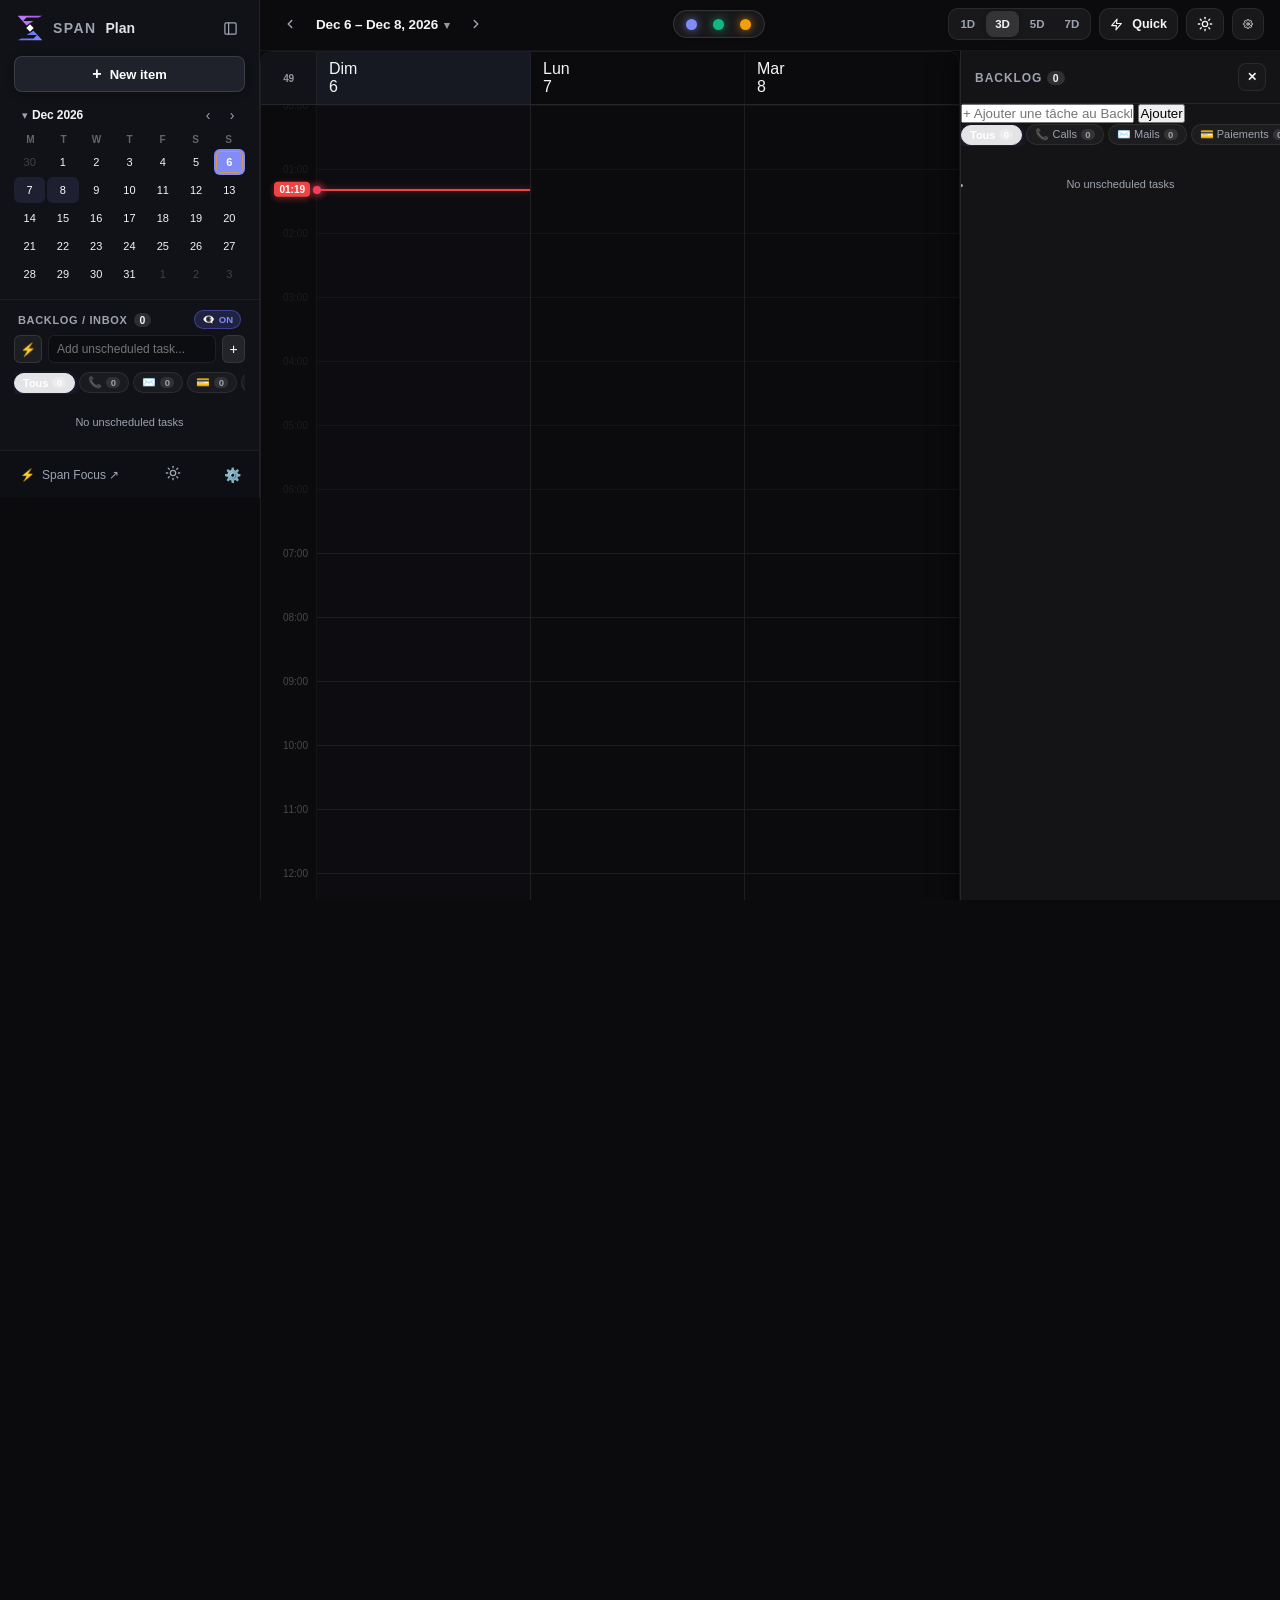
==== commit 15cd8943: "fix(mobile): high-contrast 7D blocks, precise swipe period, backlog drawer fix, tap selection & sett" ====
--- a/index.html
+++ b/index.html
@@ -41,7 +41,7 @@
     })();
   </script>
 
-  <link rel="stylesheet" href="style.css?v=8.04">
+  <link rel="stylesheet" href="style.css?v=8.05">
   <script src="https://accounts.google.com/gsi/client" async defer></script>
 </head>
 <body>
@@ -312,15 +312,20 @@
         </div>
 
         <!-- Hidden/Fallback Drawer for mobile -->
-        <aside class="backlog-drawer" id="backlogDrawer" style="display: none;" ondragover="allowDrop(event)" ondragleave="handleBacklogDragLeave(event)" ondrop="handleDropToBacklog(event)">
+        <aside class="backlog-drawer" id="backlogDrawer" ondragover="allowDrop(event)" ondragleave="handleBacklogDragLeave(event)" ondrop="handleDropToBacklog(event)">
           <div class="drawer-header">
             <div class="drawer-title-wrap">
-              <span class="drawer-title">Backlog / Later</span>
+              <span class="drawer-title">Backlog</span>
               <span class="backlog-counter-pill" id="drawerLaterCount">0</span>
             </div>
             <div class="drawer-actions">
-              <button class="icon-btn mini" onclick="toggleBacklogDrawer()" title="Close">✕</button>
-            </div>
+              <button class="icon-btn mini" onclick="setMobileDayView('agenda')" title="Fermer">✕</button>
+            </div>
+          </div>
+          <!-- DRAWER QUICK ADD INPUT -->
+          <div class="drawer-quick-add-wrap">
+            <input type="text" id="drawerQuickTaskInput" class="drawer-quick-input" placeholder="+ Ajouter une tâche au Backlog..." onkeydown="if(event.key==='Enter') submitDrawerQuickAdd()">
+            <button type="button" class="btn-drawer-quick-add" onclick="submitDrawerQuickAdd()">Ajouter</button>
           </div>
           <!-- DRAWER ACTION FILTER PILLS -->
           <div class="drawer-action-filter-pills" id="drawerActionFilterPills">
@@ -765,8 +770,8 @@
   </div>
 
   <!-- SETTINGS MODAL (TABBED & CATEGORIZED) -->
-  <div class="modal-overlay" id="settingsModalOverlay" onclick="handleBackdropClick(event, 'settingsModalOverlay')">
-    <div class="modal-card settings-modal-card" onclick="event.stopPropagation()">
+  <div class="modal-overlay" id="settingsModalOverlay" onclick="handleBackdropClick(event, 'settingsModalOverlay')" ontouchstart="event.stopPropagation()" ontouchmove="event.stopPropagation()" ontouchend="event.stopPropagation()">
+    <div class="modal-card settings-modal-card" onclick="event.stopPropagation()" ontouchstart="event.stopPropagation()" ontouchmove="event.stopPropagation()" ontouchend="event.stopPropagation()">
       <div class="modal-header">
         <div class="settings-header-brand">
           <span class="settings-header-icon">
@@ -1370,14 +1375,14 @@
   </div>
 
   <script src="https://cdn.jsdelivr.net/npm/@supabase/supabase-js@2"></script>
-  <script src="js/core.js?v=8.04"></script>
-  <script src="js/security.js?v=8.04"></script>
-  <script src="js/sync.js?v=8.04"></script>
-  <script src="js/gcal.js?v=8.04"></script>
-  <script src="js/plan.js?v=8.04"></script>
-  <script src="js/calendar-layout.js?v=8.04"></script>
-  <script src="js/calendar-drag.js?v=8.04"></script>
-  <script src="js/plan-modals.js?v=8.04"></script>
-  <script src="js/app.js?v=8.04"></script>
+  <script src="js/core.js?v=8.05"></script>
+  <script src="js/security.js?v=8.05"></script>
+  <script src="js/sync.js?v=8.05"></script>
+  <script src="js/gcal.js?v=8.05"></script>
+  <script src="js/plan.js?v=8.05"></script>
+  <script src="js/calendar-layout.js?v=8.05"></script>
+  <script src="js/calendar-drag.js?v=8.05"></script>
+  <script src="js/plan-modals.js?v=8.05"></script>
+  <script src="js/app.js?v=8.05"></script>
 </body>
 </html>
--- a/style.css
+++ b/style.css
@@ -6741,32 +6741,99 @@
     display: none !important;
   }
 
+  /* Vue 7J mobile : style haute lisibilité Google Agenda (blocs colorés pleins, texte sombre en gras) */
   .is-view-7d .schedule-block-item {
-    padding: 2px 2px !important;
-    border-radius: 4px !important;
+    padding: 2px 4px !important;
+    border-radius: 5px !important;
     margin: 0 !important;
-  }
-
-  .is-view-7d .block-title {
-    font-size: 9px !important;
-    line-height: 1.1 !important;
+    border: none !important;
+    overflow: hidden !important;
+  }
+
+  .is-view-7d .schedule-block-item.cat-work {
+    background: #a5b4fc !important;
+    color: #0b0b0d !important;
+  }
+
+  .is-view-7d .schedule-block-item.cat-life {
+    background: #6ee7b7 !important;
+    color: #0b0b0d !important;
+  }
+
+  .is-view-7d .schedule-block-item.cat-fun {
+    background: #fcd34d !important;
+    color: #0b0b0d !important;
+  }
+
+  .is-view-7d .schedule-block-item:not(.cat-life):not(.cat-fun) {
+    background: #a5b4fc !important;
+    color: #0b0b0d !important;
+  }
+
+  .is-view-7d .schedule-block-title {
+    font-size: 10px !important;
+    font-weight: 600 !important;
+    color: #0b0b0d !important;
+    line-height: 1.15 !important;
     display: -webkit-box !important;
     -webkit-line-clamp: 2 !important;
     -webkit-box-orient: vertical !important;
     overflow: hidden !important;
     word-break: break-word !important;
-  }
-
-  .is-view-7d .block-header-row {
-    margin-bottom: 0 !important;
-  }
-
-  .is-view-7d .btn-task-menu,
-  .is-view-7d .btn-block-quick-add-subtask,
-  .is-view-7d .event-progress-pill,
-  .is-view-7d .block-subtasks-container,
-  .is-view-7d .accordion-subtasks,
-  .is-view-7d .block-time-badge {
+    width: 100% !important;
+  }
+
+  .is-view-7d .schedule-block-item .checkbox,
+  .is-view-7d .schedule-block-item .btn-task-menu,
+  .is-view-7d .schedule-block-item .btn-block-quick-add-subtask,
+  .is-view-7d .schedule-block-item .event-progress-pill,
+  .is-view-7d .schedule-block-item .block-subtasks-container,
+  .is-view-7d .schedule-block-item .accordion-subtasks,
+  .is-view-7d .schedule-block-item .schedule-block-time,
+  .is-view-7d .schedule-block-item .compact-time,
+  .is-view-7d .schedule-block-item .block-corner-link-btn,
+  .is-view-7d .schedule-block-item .resize-handle,
+  .is-view-7d .schedule-block-item .schedule-block-top-actions,
+  .is-view-7d .schedule-block-item .block-location-pill,
+  .is-view-7d .schedule-block-item .block-notes-pill,
+  .is-view-7d .schedule-block-item .live-status-pill,
+  .is-view-7d .schedule-block-item .block-time-badge {
+    display: none !important;
+  }
+
+  /* ALL-DAY en 7J : style pastel Google Agenda */
+  .is-view-7d .cal-allday-ribbon {
+    border-radius: 4px !important;
+    padding: 1px 4px !important;
+    border: none !important;
+  }
+
+  .is-view-7d .cal-allday-ribbon.cat-work {
+    background: #a5b4fc !important;
+    color: #0b0b0d !important;
+  }
+
+  .is-view-7d .cal-allday-ribbon.cat-life {
+    background: #6ee7b7 !important;
+    color: #0b0b0d !important;
+  }
+
+  .is-view-7d .cal-allday-ribbon.cat-fun {
+    background: #fcd34d !important;
+    color: #0b0b0d !important;
+  }
+
+  .is-view-7d .cal-allday-ribbon .ribbon-title {
+    font-size: 10px !important;
+    font-weight: 600 !important;
+    color: #0b0b0d !important;
+    line-height: 1.15 !important;
+  }
+
+  .is-view-7d .cal-allday-ribbon .subtask-mini-checkbox,
+  .is-view-7d .cal-allday-ribbon .ribbon-location-pill,
+  .is-view-7d .cal-allday-ribbon .ribbon-link-pill,
+  .is-view-7d .cal-allday-ribbon .event-progress-pill {
     display: none !important;
   }
 
@@ -6827,45 +6894,154 @@
     overflow-y: auto;
   }
 
-  /* Mode Backlog : Journée et contrôles de date masqués, Backlog prend tout l'espace */
+  /* Mode Backlog : Journée et contrôles de date masqués, Backlog prend tout l'espace plein écran */
   .mobile-mode-backlog #mobileDateStripContainer,
   .mobile-mode-backlog #mobileDaySegmented,
-  .mobile-mode-backlog .planner-board-container {
+  .mobile-mode-backlog .planner-board-container,
+  .mobile-mode-backlog .mobile-fab-btn {
+    display: none !important;
+  }
+
+  .mobile-mode-backlog .backlog-drawer {
+    display: flex !important;
+    position: static !important;
+    transform: none !important;
+    width: 100% !important;
+    height: 100% !important;
+    max-width: 100% !important;
+    flex: 1 1 0% !important;
+    min-height: 0 !important;
+    flex-direction: column !important;
+    overflow-y: auto !important;
+    background: #0b0b0d !important;
+    z-index: 10 !important;
+    padding: 10px 14px !important;
+    border-radius: 0 !important;
+    border: none !important;
+    box-shadow: none !important;
+  }
+
+  [data-theme="light"] .mobile-mode-backlog .backlog-drawer {
+    background: #f7f5f0 !important;
+  }
+
+  .drawer-quick-add-wrap {
+    display: flex;
+    gap: 8px;
+    margin: 8px 0 10px 0;
+    width: 100%;
+    flex-shrink: 0;
+  }
+
+  .drawer-quick-input {
+    flex: 1;
+    background: rgba(255, 255, 255, 0.06);
+    border: 1px solid rgba(255, 255, 255, 0.12);
+    border-radius: 8px;
+    padding: 8px 12px;
+    font-size: 13px;
+    color: #ffffff;
+    outline: none;
+  }
+
+  [data-theme="light"] .drawer-quick-input {
+    background: #ffffff;
+    border-color: rgba(0, 0, 0, 0.12);
+    color: #111827;
+  }
+
+  .btn-drawer-quick-add {
+    background: #f59e0b;
+    color: #0b0b0d;
+    font-size: 12px;
+    font-weight: 700;
+    padding: 0 14px;
+    border-radius: 8px;
+    border: none;
+    cursor: pointer;
+  }
+
+  .backlog-task-info {
+    flex: 1;
+    min-width: 0;
+    display: flex;
+    flex-direction: column;
+    gap: 2px;
+  }
+
+  .backlog-task-meta {
+    display: flex;
+    align-items: center;
+    gap: 6px;
+    font-size: 10px;
+  }
+
+  .backlog-cat-badge {
+    padding: 1px 5px;
+    border-radius: 4px;
+    font-size: 9px;
+    font-weight: 700;
+    letter-spacing: 0.03em;
+    background: rgba(255, 255, 255, 0.08);
+    color: #a1a1aa;
+  }
+
+  .backlog-cat-badge.cat-work {
+    background: rgba(129, 140, 248, 0.2);
+    color: #a5b4fc;
+  }
+
+  .backlog-cat-badge.cat-life {
+    background: rgba(52, 211, 153, 0.2);
+    color: #6ee7b7;
+  }
+
+  .backlog-cat-badge.cat-fun {
+    background: rgba(251, 191, 36, 0.2);
+    color: #fcd34d;
+  }
+
+  .backlog-duration-badge {
+    color: #71717a;
+    font-variant-numeric: tabular-nums;
+  }
+
+  .backlog-item-actions {
+    display: flex;
+    align-items: center;
+    gap: 6px;
+    flex-shrink: 0;
+  }
+
+  .btn-plan-backlog {
+    background: #f59e0b !important;
+    color: #0b0b0d !important;
+    font-size: 11px !important;
+    font-weight: 700 !important;
+    padding: 5px 10px !important;
+    border-radius: 6px !important;
+    border: none !important;
+    cursor: pointer !important;
+    white-space: nowrap !important;
+    box-shadow: 0 1px 3px rgba(245, 158, 11, 0.3) !important;
+  }
+
+  .btn-plan-backlog:active {
+    transform: scale(0.95);
+  }
+
+  /* TIROIR BACKLOG SUR MOBILE (FERMÉ PAR DÉFAUT, AUCUN DÉBORDEMENT) */
+  .backlog-drawer {
     display: none;
   }
-  .mobile-mode-backlog .backlog-drawer {
+
+  .backlog-drawer.open {
     display: flex;
     position: static;
-    transform: none;
     width: 100%;
     height: 100%;
     max-width: 100%;
     z-index: 10;
-    padding-top: 0;
-    padding-bottom: 0;
-    border-radius: 14px;
-    border: 1px solid rgba(255, 255, 255, 0.08);
-    box-shadow: none;
-  }
-
-
-
-  /* TIROIR BACKLOG SUR MOBILE (FERMÉ PAR DÉFAUT, AUCUN DÉBORDEMENT) */
-  .backlog-drawer {
-    display: none;
-  }
-
-  .backlog-drawer.open {
-    display: flex;
-    position: fixed;
-    top: calc(44px + env(safe-area-inset-top, 0px));
-    left: 0;
-    right: 0;
-    bottom: calc(48px + 4px + max(6px, calc(env(safe-area-inset-bottom, 0px) - 12px)));
-    width: 100vw;
-    height: auto;
-    max-width: 100vw;
-    z-index: 900;
     background: #0d0d0f;
     border-left: none;
     border-radius: 0;
@@ -6995,36 +7171,111 @@
     transform: scale(0.92) !important;
   }
 
-  /* BARRE FLOTTANTE MULTI-SÉLECTION : POSITIONNÉE CLAIREMENT AU-DESSUS DE LA BARRE BASSE */
+  /* BARRE FLOTTANTE CONTEXTUELLE DE SÉLECTION (AU-DESSUS DE LA BARRE DU BAS) */
   .multi-select-bar {
     position: fixed;
-    bottom: calc(48px + 4px + max(6px, calc(env(safe-area-inset-bottom, 0px) - 12px)) + 8px) !important;
+    bottom: calc(46px + max(6px, calc(env(safe-area-inset-bottom, 0px) - 10px)) + 10px) !important;
     left: 50%;
     right: auto;
     width: auto;
-    max-width: calc(100vw - 28px);
+    max-width: calc(100vw - 20px);
     transform: translateX(-50%) translateY(120px);
     z-index: 1050;
-    padding: 5px 8px 5px 12px;
+    padding: 6px 10px;
     border-radius: 999px;
-    background: rgba(20, 20, 24, 0.95);
-    box-shadow: 0 8px 30px rgba(0, 0, 0, 0.65);
-    gap: 6px;
-    height: 36px;
+    background: rgba(18, 18, 22, 0.96);
+    backdrop-filter: blur(16px);
+    -webkit-backdrop-filter: blur(16px);
+    border: 1px solid rgba(255, 255, 255, 0.14);
+    box-shadow: 0 8px 30px rgba(0, 0, 0, 0.7);
+    gap: 8px;
+    height: auto;
+    min-height: 40px;
+    display: flex;
+    align-items: center;
+    transition: transform 0.22s cubic-bezier(0.16, 1, 0.3, 1), opacity 0.22s ease;
   }
 
   .multi-select-bar.show {
     transform: translateX(-50%) translateY(0);
   }
 
-  .multi-select-bar .multi-select-count-badge {
+  .selected-block-info-bar {
+    display: flex;
+    flex-direction: column;
+    max-width: 130px;
+    overflow: hidden;
+    white-space: nowrap;
+    padding-left: 4px;
+  }
+
+  .selected-block-title {
+    font-size: 11.5px;
+    font-weight: 700;
+    color: #ffffff;
+    overflow: hidden;
+    text-overflow: ellipsis;
+    white-space: nowrap;
+  }
+
+  .selected-block-time {
+    font-size: 9.5px;
+    color: #a1a1aa;
+    line-height: 1.1;
+  }
+
+  .selected-block-actions {
+    display: flex;
+    align-items: center;
+    gap: 5px;
+  }
+
+  .btn-block-action {
+    background: rgba(255, 255, 255, 0.08);
+    border: 1px solid rgba(255, 255, 255, 0.12);
+    color: #ffffff;
+    padding: 4px 8px;
+    border-radius: 6px;
     font-size: 11px;
+    font-weight: 600;
+    cursor: pointer;
+    display: inline-flex;
+    align-items: center;
+    gap: 3px;
     white-space: nowrap;
   }
 
-  .multi-select-bar .multi-select-action-btn {
-    padding: 4px 8px;
-    font-size: 11px;
+  .btn-block-action.btn-focus-action {
+    background: rgba(245, 158, 11, 0.2);
+    border-color: rgba(245, 158, 11, 0.4);
+    color: #f59e0b;
+  }
+
+  .btn-block-action.danger {
+    color: #ef4444;
+    border-color: rgba(239, 68, 68, 0.3);
+  }
+
+  .multi-select-close-btn {
+    background: transparent;
+    border: none;
+    color: var(--text-muted);
+    font-size: 14px;
+    padding: 4px 6px;
+    cursor: pointer;
+    line-height: 1;
+  }
+
+  /* SÉLECTION LUMINEUSE NETTE SUR LES BLOCS ET RETOUR HAPTIQUE/VISUEL */
+  .schedule-block-item.is-selected {
+    outline: 2px solid #ffffff !important;
+    box-shadow: 0 0 16px rgba(255, 255, 255, 0.5), 0 4px 12px rgba(0, 0, 0, 0.6) !important;
+    z-index: 100 !important;
+  }
+
+  .schedule-block-item.is-touch-held {
+    transform: scale(0.95) !important;
+    transition: transform 0.15s ease !important;
   }
 
   /* CACHER LES POIGNÉES DE REDIMENSIONNEMENT TACTILE INADAPTÉES SUR MOBILE */
@@ -7033,12 +7284,13 @@
   }
 
   /* --------------------------------------------------------------------------
-     BOTTOM-SHEET SETTINGS MODAL (MOBILE)
+     BOTTOM-SHEET SETTINGS MODAL (MOBILE VERROUILLÉE STRICTEMENT À LA VERTICALE)
      -------------------------------------------------------------------------- */
   #settingsModalOverlay {
     align-items: flex-end !important;
     justify-content: center !important;
     padding: 0 !important;
+    touch-action: pan-y !important;
   }
 
   .settings-modal-card {
@@ -7058,6 +7310,21 @@
     display: flex !important;
     flex-direction: column !important;
     box-shadow: 0 -10px 40px rgba(0, 0, 0, 0.65) !important;
+    overflow-x: hidden !important;
+    overflow-y: hidden !important;
+    touch-action: pan-y !important;
+    overscroll-behavior: contain !important;
+  }
+
+  .settings-modal-body,
+  .settings-page-pane {
+    overflow-x: hidden !important;
+    overflow-y: auto !important;
+    touch-action: pan-y !important;
+    overscroll-behavior: contain !important;
+    width: 100% !important;
+    max-width: 100% !important;
+    -webkit-overflow-scrolling: touch !important;
   }
 
   [data-theme="light"] .settings-modal-card {
@@ -7072,6 +7339,8 @@
     gap: 4px !important;
     padding: 6px 10px !important;
     box-sizing: border-box !important;
+    overflow-x: hidden !important;
+    touch-action: none !important;
   }
 
   .settings-tab-btn {
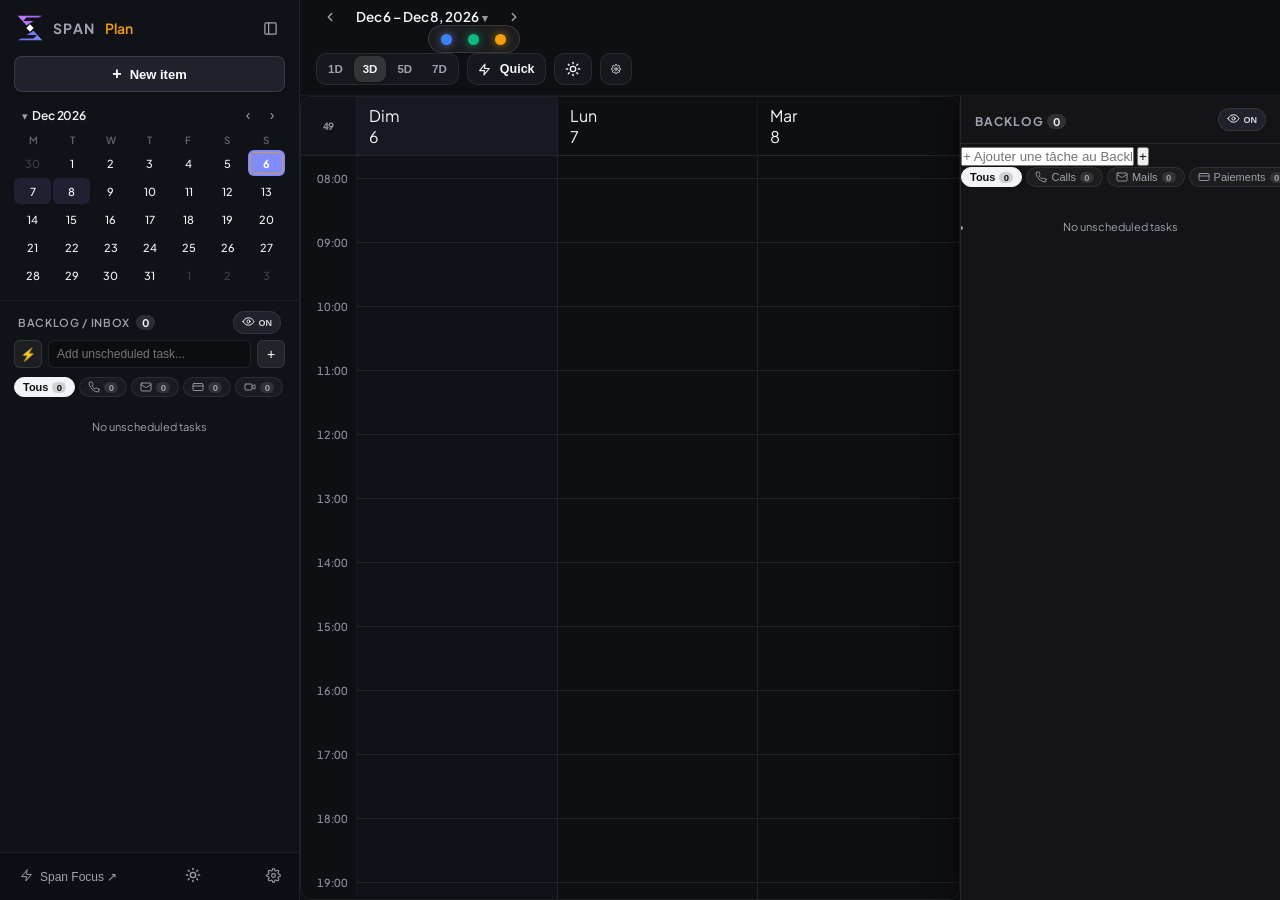
==== commit 31dcf95e: "feat(arch): isolated desktop/mobile layout, editorial dual-theme, precise block interactions & multi" ====
--- a/index.html
+++ b/index.html
@@ -8,8 +8,12 @@
   <meta name="apple-mobile-web-app-status-bar-style" content="black" />
   <title>Span Plan</title>
   
-  <meta name="theme-color" content="#0b0b0d" id="themeMetaColor">
+  <meta name="theme-color" content="#0E0F12" id="themeMetaColor">
   <meta name="apple-mobile-web-app-title" content="Plan">
+
+  <link rel="preconnect" href="https://fonts.googleapis.com">
+  <link rel="preconnect" href="https://fonts.gstatic.com" crossorigin>
+  <link href="https://fonts.googleapis.com/css2?family=Plus+Jakarta+Sans:wght@400;500;600;700&display=swap" rel="stylesheet">
 
   <link rel="icon" type="image/svg+xml" href="span-logo.svg?v=7.50">
   <link rel="icon" type="image/png" sizes="32x32" href="span-logo-32.png?v=7.50">
@@ -21,6 +25,18 @@
   <link rel="manifest" href="manifest.json">
 
   <script>
+    // Initialisation immédiate du thème pour zéro clignotement
+    (function() {
+      var saved = localStorage.getItem('span_theme') || 'dark';
+      var effective = saved;
+      if (saved === 'system') {
+        effective = (window.matchMedia && window.matchMedia('(prefers-color-scheme: dark)').matches) ? 'dark' : 'light';
+      }
+      document.documentElement.setAttribute('data-theme', effective);
+      var meta = document.getElementById('themeMetaColor');
+      if (meta) meta.setAttribute('content', effective === 'light' ? '#F7F6F2' : '#0E0F12');
+    })();
+
     // Ensure favicon is automatically recognized and rendered by browsers
     (function() {
       function refreshFavicon() {
@@ -41,7 +57,7 @@
     })();
   </script>
 
-  <link rel="stylesheet" href="style.css?v=8.05">
+  <link rel="stylesheet" href="style.css?v=8.06">
   <script src="https://accounts.google.com/gsi/client" async defer></script>
 </head>
 <body>
@@ -119,14 +135,18 @@
             <span class="backlog-counter-pill" id="sidebarBacklogCount">0</span>
           </div>
           <button type="button" class="btn-mini-toggle-hide active" id="btnMiniToggleHideActions" onclick="togglePlanHideActionsInAll()" title="Masquer les actions (Calls, Mails, Paiements) dans 'Tous'">
-            <span class="mini-toggle-eye">👁️‍🗨️</span>
+            <span class="mini-toggle-eye">
+              <svg width="13" height="13" viewBox="0 0 24 24" fill="none" stroke="currentColor" stroke-width="1.75" stroke-linecap="round" stroke-linejoin="round"><path d="M2 12s3-7 10-7 10 7 10 7-3 7-10 7-10-7-10-7Z"/><circle cx="12" cy="12" r="3"/></svg>
+            </span>
             <span class="mini-toggle-badge" id="planToggleBadgeText">ON</span>
           </button>
         </div>
 
         <div class="sidebar-backlog-input-wrap">
-          <button type="button" class="btn-sidebar-action-select" id="btnSidebarActionTypeSelect" onclick="cycleSidebarBacklogAction()" title="Type d'action : ⚡ Auto (Cliquer pour changer : Call, Mail, Pay)">
-            <span id="sidebarActionTypeIcon">⚡</span>
+          <button type="button" class="btn-sidebar-action-select" id="btnSidebarActionTypeSelect" onclick="cycleSidebarBacklogAction()" title="Type d'action : Auto (Cliquer pour changer)">
+            <span id="sidebarActionTypeIcon">
+              <svg width="13" height="13" viewBox="0 0 24 24" fill="none" stroke="currentColor" stroke-width="1.75" stroke-linecap="round" stroke-linejoin="round"><polygon points="13 2 3 14 12 14 11 22 21 10 12 10 13 2"/></svg>
+            </span>
           </button>
           <input type="text" id="sidebarBacklogInput" placeholder="Add unscheduled task..." onkeydown="if(event.key==='Enter') addSidebarBacklogTask()">
           <button type="button" class="btn-sidebar-add" onclick="addSidebarBacklogTask()" title="Add to Backlog">+</button>
@@ -135,10 +155,22 @@
         <!-- ACTION FILTER PILLS -->
         <div class="sidebar-action-filter-pills" id="sidebarActionFilterPills">
           <button type="button" class="plan-filter-pill active" data-filter="all" onclick="setPlanBacklogActionFilter('all')">Tous</button>
-          <button type="button" class="plan-filter-pill" data-filter="call" onclick="setPlanBacklogActionFilter('call')">📞 <span class="pill-count" id="planCountCall">0</span></button>
-          <button type="button" class="plan-filter-pill" data-filter="mail" onclick="setPlanBacklogActionFilter('mail')">✉️ <span class="pill-count" id="planCountMail">0</span></button>
-          <button type="button" class="plan-filter-pill" data-filter="pay" onclick="setPlanBacklogActionFilter('pay')">💳 <span class="pill-count" id="planCountPay">0</span></button>
-          <button type="button" class="plan-filter-pill" data-filter="content" onclick="setPlanBacklogActionFilter('content')">🎬 <span class="pill-count" id="planCountContent">0</span></button>
+          <button type="button" class="plan-filter-pill" data-filter="call" onclick="setPlanBacklogActionFilter('call')">
+            <svg width="12" height="12" viewBox="0 0 24 24" fill="none" stroke="currentColor" stroke-width="1.75" stroke-linecap="round" stroke-linejoin="round"><path d="M22 16.92v3a2 2 0 0 1-2.18 2 19.79 19.79 0 0 1-8.63-3.07 19.5 19.5 0 0 1-6-6 19.79 19.79 0 0 1-3.07-8.67A2 2 0 0 1 4.11 2h3a2 2 0 0 1 2 1.72 12.84 12.84 0 0 0 .7 2.81 2 2 0 0 1-.45 2.11L8.09 9.91a16 16 0 0 0 6 6l1.27-1.27a2 2 0 0 1 2.11-.45 12.84 12.84 0 0 0 2.81.7A2 2 0 0 1 22 16.92z"/></svg>
+            <span class="pill-count" id="planCountCall">0</span>
+          </button>
+          <button type="button" class="plan-filter-pill" data-filter="mail" onclick="setPlanBacklogActionFilter('mail')">
+            <svg width="12" height="12" viewBox="0 0 24 24" fill="none" stroke="currentColor" stroke-width="1.75" stroke-linecap="round" stroke-linejoin="round"><rect width="20" height="16" x="2" y="4" rx="2"/><path d="m22 7-8.97 5.7a1.94 1.94 0 0 1-2.06 0L2 7"/></svg>
+            <span class="pill-count" id="planCountMail">0</span>
+          </button>
+          <button type="button" class="plan-filter-pill" data-filter="pay" onclick="setPlanBacklogActionFilter('pay')">
+            <svg width="12" height="12" viewBox="0 0 24 24" fill="none" stroke="currentColor" stroke-width="1.75" stroke-linecap="round" stroke-linejoin="round"><rect width="20" height="14" x="2" y="5" rx="2"/><line x1="2" x2="22" y1="10" y2="10"/></svg>
+            <span class="pill-count" id="planCountPay">0</span>
+          </button>
+          <button type="button" class="plan-filter-pill" data-filter="content" onclick="setPlanBacklogActionFilter('content')">
+            <svg width="12" height="12" viewBox="0 0 24 24" fill="none" stroke="currentColor" stroke-width="1.75" stroke-linecap="round" stroke-linejoin="round"><path d="m16 13 5.223 3.482a.5.5 0 0 0 .777-.416V7.87a.5.5 0 0 0-.752-.432L16 10.5"/><rect x="2" y="6" width="14" height="12" rx="2"/></svg>
+            <span class="pill-count" id="planCountContent">0</span>
+          </button>
         </div>
 
         <div class="sidebar-backlog-scroll" ondragover="allowDrop(event)" ondragleave="handleBacklogDragLeave(event)" ondrop="handleDropToBacklog(event)">
@@ -151,14 +183,16 @@
       <!-- Sidebar Footer -->
       <div class="sidebar-footer">
         <button type="button" class="sidebar-footer-link" onclick="goToFocusApp()" title="Open Span Focus">
-          <span class="footer-icon">⚡</span>
+          <span class="footer-icon">
+            <svg width="13" height="13" viewBox="0 0 24 24" fill="none" stroke="currentColor" stroke-width="1.75" stroke-linecap="round" stroke-linejoin="round"><polygon points="13 2 3 14 12 14 11 22 21 10 12 10 13 2"/></svg>
+          </span>
           <span class="footer-label">Span Focus ↗</span>
         </button>
         <button type="button" class="sidebar-footer-btn theme-toggle-btn" id="sidebarThemeToggleBtn" onclick="toggleTheme()" title="Basculer thème Clair / Sombre">
-          <span>☀️</span>
+          <svg width="15" height="15" viewBox="0 0 24 24" fill="none" stroke="currentColor" stroke-width="1.75" stroke-linecap="round" stroke-linejoin="round"><circle cx="12" cy="12" r="4"/><path d="M12 2v2"/><path d="M12 20v2"/><path d="m4.93 4.93 1.41 1.41"/><path d="m17.66 17.66 1.41 1.41"/><path d="M2 12h2"/><path d="M20 12h2"/><path d="m6.34 17.66-1.41 1.41"/><path d="m19.07 4.93-1.41 1.41"/></svg>
         </button>
-        <button type="button" class="sidebar-footer-btn" onclick="openSettingsModal()" title="Settings">
-          <span>⚙️</span>
+        <button type="button" class="sidebar-footer-btn" onclick="openSettingsModal()" title="Paramètres">
+          <svg width="15" height="15" viewBox="0 0 24 24" fill="none" stroke="currentColor" stroke-width="1.75" stroke-linecap="round" stroke-linejoin="round"><circle cx="12" cy="12" r="3"/><path d="M19.4 15a1.65 1.65 0 0 0 .33 1.82l.06.06a2 2 0 0 1 0 2.83 2 2 0 0 1-2.83 0l-.06-.06a1.65 1.65 0 0 0-1.82-.33 1.65 1.65 0 0 0-1 1.51V21a2 2 0 0 1-2 2 2 2 0 0 1-2-2v-.09A1.65 1.65 0 0 0 9 19.4a1.65 1.65 0 0 0-1.82.33l-.06.06a2 2 0 0 1-2.83 0 2 2 0 0 1 0-2.83l.06-.06a1.65 1.65 0 0 0 .33-1.82 1.65 1.65 0 0 0-1.51-1H3a2 2 0 0 1-2-2 2 2 0 0 1 2-2h.09A1.65 1.65 0 0 0 4.6 9a1.65 1.65 0 0 0-.33-1.82l-.06-.06a2 2 0 0 1 0-2.83 2 2 0 0 1 2.83 0l.06.06a1.65 1.65 0 0 0 1.82.33H9a1.65 1.65 0 0 0 1-1.51V3a2 2 0 0 1 2-2 2 2 0 0 1 2 2v.09a1.65 1.65 0 0 0 1 1.51 1.65 1.65 0 0 0 1.82-.33l.06-.06a2 2 0 0 1 2.83 0 2 2 0 0 1 0 2.83l-.06.06a1.65 1.65 0 0 0-.33 1.82V9a1.65 1.65 0 0 0 1.51 1H21a2 2 0 0 1 2 2 2 2 0 0 1-2 2h-.09a1.65 1.65 0 0 0-1.51 1z"/></svg>
         </button>
       </div>
     </aside>
@@ -167,78 +201,99 @@
     <div class="app-main-area">
       
       <!-- TOP APP HEADER (Streamlined & Minimalist) -->
-      <header class="app-header">
-        <div class="header-left">
-          <button type="button" class="sidebar-expand-btn" id="btnExpandSidebar" onclick="toggleSidebar(true)" title="Open Sidebar (⌘B / [)">
-            <svg width="17" height="17" viewBox="0 0 24 24" fill="none" stroke="currentColor" stroke-width="2" stroke-linecap="round" stroke-linejoin="round">
-              <rect x="3" y="3" width="18" height="18" rx="2" ry="2"/>
-              <line x1="9" y1="3" x2="9" y2="21"/>
-            </svg>
-          </button>
-
-          <div class="timeline-nav" id="timelineNav">
-            <button type="button" class="nav-arrow-btn nav-prev" onclick="navigateTimeline(-1)" title="Semaine précédente (←)">
-              <svg width="14" height="14" viewBox="0 0 24 24" fill="none" stroke="currentColor" stroke-width="2.5" stroke-linecap="round" stroke-linejoin="round"><polyline points="15 18 9 12 15 6"/></svg>
+      <header class="app-header" id="appHeader">
+        <div class="header-agenda-view" id="headerAgendaView">
+          <div class="header-left">
+            <button type="button" class="sidebar-expand-btn" id="btnExpandSidebar" onclick="toggleSidebar(true)" title="Open Sidebar (⌘B / [)">
+              <svg width="17" height="17" viewBox="0 0 24 24" fill="none" stroke="currentColor" stroke-width="2" stroke-linecap="round" stroke-linejoin="round">
+                <rect x="3" y="3" width="18" height="18" rx="2" ry="2"/>
+                <line x1="9" y1="3" x2="9" y2="21"/>
+              </svg>
             </button>
-            <span class="current-range-label" id="currentRangeLabel" title="Cliquer pour choisir un mois">Loading...</span>
-            <button type="button" class="nav-arrow-btn nav-next" onclick="navigateTimeline(1)" title="Semaine suivante (→)">
-              <svg width="14" height="14" viewBox="0 0 24 24" fill="none" stroke="currentColor" stroke-width="2.5" stroke-linecap="round" stroke-linejoin="round"><polyline points="9 18 15 12 9 6"/></svg>
+
+            <div class="timeline-nav" id="timelineNav">
+              <button type="button" class="nav-arrow-btn nav-prev" onclick="navigateTimeline(-1)" title="Semaine précédente (←)">
+                <svg width="14" height="14" viewBox="0 0 24 24" fill="none" stroke="currentColor" stroke-width="2.5" stroke-linecap="round" stroke-linejoin="round"><polyline points="15 18 9 12 15 6"/></svg>
+              </button>
+              <span class="current-range-label" id="currentRangeLabel" title="Cliquer pour choisir un mois">Loading...</span>
+              <button type="button" class="nav-arrow-btn nav-next" onclick="navigateTimeline(1)" title="Semaine suivante (→)">
+                <svg width="14" height="14" viewBox="0 0 24 24" fill="none" stroke="currentColor" stroke-width="2.5" stroke-linecap="round" stroke-linejoin="round"><polyline points="9 18 15 12 9 6"/></svg>
+              </button>
+              <button type="button" class="today-jump-btn" id="headerTodayBtn" onclick="jumpToToday()" title="Revenir à aujourd'hui" style="display: none;">Auj.</button>
+            </div>
+          </div>
+
+          <!-- TOP CATEGORY TOGGLES (3 COLOR DOTS ONLY, CHECKABLE / COLORED) -->
+          <div class="header-center">
+            <div class="header-category-toggles" id="headerCategoryToggles" title="Filtrer les catégories (Cliquer pour masquer/afficher)">
+              <button type="button" class="category-toggle-dot cat-work is-active" id="toggleCatWork" onclick="toggleCategoryFilter('work')" title="Work (Visible - cliquer pour masquer)">
+                <span class="dot-disc"></span>
+              </button>
+              <button type="button" class="category-toggle-dot cat-life is-active" id="toggleCatLife" onclick="toggleCategoryFilter('life')" title="Life (Visible - cliquer pour masquer)">
+                <span class="dot-disc"></span>
+              </button>
+              <button type="button" class="category-toggle-dot cat-fun is-active" id="toggleCatFun" onclick="toggleCategoryFilter('fun')" title="Fun (Visible - cliquer pour masquer)">
+                <span class="dot-disc"></span>
+              </button>
+            </div>
+          </div>
+
+          <div class="header-right">
+            <!-- VIEW SELECTOR PILLS DESKTOP -->
+            <div class="pill-group view-mode-pills" id="daysSelectorGroup">
+              <button class="pill-btn" data-days="1" onclick="setVisibleDays(1)" title="Vue 1 jour (1 / D)">1D</button>
+              <button class="pill-btn" data-days="3" onclick="setVisibleDays(3)" title="Vue 3 jours (3)">3D</button>
+              <button class="pill-btn" data-days="5" onclick="setVisibleDays(5)" title="Semaine ouvrée 5 jours (5)">5D</button>
+              <button class="pill-btn active" data-days="7" onclick="setVisibleDays(7)" title="Semaine complète (7 / W)">7D</button>
+            </div>
+
+            <!-- COMPACT VIEW SELECTOR PILLS MOBILE (1J / 3J / 7J) -->
+            <div class="pill-group mobile-view-pills mobile-only-btn" id="mobileDaysSelectorGroup">
+              <button type="button" class="pill-btn active" data-days="1" onclick="setMobileVisibleDays(1)" title="Vue 1 jour">1J</button>
+              <button type="button" class="pill-btn" data-days="3" onclick="setMobileVisibleDays(3)" title="Vue 3 jours">3J</button>
+              <button type="button" class="pill-btn" data-days="7" onclick="setMobileVisibleDays(7)" title="Vue 7 jours">7J</button>
+            </div>
+
+            <!-- BOUTON CARRÉ AUJOURD'HUI FAÇON GOOGLE AGENDA [20] -->
+            <button type="button" class="header-today-square-btn mobile-only-btn" id="mobileHeaderTodayBtn" onclick="jumpToToday()" title="Revenir à aujourd'hui">
+              <span id="todaySquareNum">20</span>
             </button>
-            <button type="button" class="today-jump-btn" id="headerTodayBtn" onclick="jumpToToday()" title="Revenir à aujourd'hui" style="display: none;">Auj.</button>
-          </div>
-        </div>
-
-        <!-- TOP CATEGORY TOGGLES (3 COLOR DOTS ONLY, CHECKABLE / COLORED) -->
-        <div class="header-center">
-          <div class="header-category-toggles" id="headerCategoryToggles" title="Filtrer les catégories (Cliquer pour masquer/afficher)">
-            <button type="button" class="category-toggle-dot cat-work is-active" id="toggleCatWork" onclick="toggleCategoryFilter('work')" title="Work (Visible - cliquer pour masquer)">
-              <span class="dot-disc"></span>
-            </button>
-            <button type="button" class="category-toggle-dot cat-life is-active" id="toggleCatLife" onclick="toggleCategoryFilter('life')" title="Life (Visible - cliquer pour masquer)">
-              <span class="dot-disc"></span>
-            </button>
-            <button type="button" class="category-toggle-dot cat-fun is-active" id="toggleCatFun" onclick="toggleCategoryFilter('fun')" title="Fun (Visible - cliquer pour masquer)">
-              <span class="dot-disc"></span>
-            </button>
-          </div>
-        </div>
-
-        <div class="header-right">
-          <!-- VIEW SELECTOR PILLS DESKTOP -->
-          <div class="pill-group view-mode-pills" id="daysSelectorGroup">
-            <button class="pill-btn" data-days="1" onclick="setVisibleDays(1)" title="Vue 1 jour (1 / D)">1D</button>
-            <button class="pill-btn" data-days="3" onclick="setVisibleDays(3)" title="Vue 3 jours (3)">3D</button>
-            <button class="pill-btn" data-days="5" onclick="setVisibleDays(5)" title="Semaine ouvrée 5 jours (5)">5D</button>
-            <button class="pill-btn active" data-days="7" onclick="setVisibleDays(7)" title="Semaine complète (7 / W)">7D</button>
-          </div>
-
-          <!-- COMPACT VIEW SELECTOR PILLS MOBILE (1J / 3J / 7J) -->
-          <div class="pill-group mobile-view-pills mobile-only-btn" id="mobileDaysSelectorGroup">
-            <button type="button" class="pill-btn active" data-days="1" onclick="setMobileVisibleDays(1)" title="Vue 1 jour">1J</button>
-            <button type="button" class="pill-btn" data-days="3" onclick="setMobileVisibleDays(3)" title="Vue 3 jours">3J</button>
-            <button type="button" class="pill-btn" data-days="7" onclick="setMobileVisibleDays(7)" title="Vue 7 jours">7J</button>
-          </div>
-
-          <!-- BOUTON CARRÉ AUJOURD'HUI FAÇON GOOGLE AGENDA [20] -->
-          <button type="button" class="header-today-square-btn mobile-only-btn" id="mobileHeaderTodayBtn" onclick="jumpToToday()" title="Revenir à aujourd'hui">
-            <span id="todaySquareNum">20</span>
-          </button>
-
-          <div class="header-actions">
-            <button class="icon-btn btn-new-task" onclick="toggleQuickAddBar()" title="Quick add bar (⌘K)">
-              <svg width="13" height="13" viewBox="0 0 24 24" fill="none" stroke="currentColor" stroke-width="2" stroke-linecap="round" stroke-linejoin="round" style="display:inline-block; vertical-align:middle; margin-right:3px;"><polygon points="13 2 3 14 12 14 11 22 21 10 12 10 13 2"/></svg>
-              <span>Quick</span>
-            </button>
-            <button class="icon-btn btn-backlog-toggle mobile-only-btn" id="btnToggleDrawer" onclick="toggleBacklogDrawer()" ondragover="allowDrop(event)" ondragleave="handleBacklogDragLeave(event)" ondrop="handleDropToBacklog(event)" title="Backlog (B / L)">
-              <svg width="15" height="15" viewBox="0 0 24 24" fill="none" stroke="currentColor" stroke-width="2" stroke-linecap="round" stroke-linejoin="round"><polyline points="22 12 16 12 14 15 10 15 8 12 2 12"/><path d="M5.45 5.11 2 12v6a2 2 0 0 0 2 2h16a2 2 0 0 0 2-2v-6l-3.45-6.89A2 2 0 0 0 16.76 4H7.24a2 2 0 0 0-1.79 1.11z"/></svg>
-              <span class="backlog-counter-pill" id="globalLaterCount">0</span>
-            </button>
-            <button class="plan-bridge-btn mobile-only-btn" onclick="goToFocusApp()" title="Open Span Focus">Focus ↗</button>
-            <button type="button" class="icon-btn theme-toggle-btn" id="headerThemeToggleBtn" onclick="toggleTheme()" title="Basculer thème Clair / Sombre">
-              <svg width="16" height="16" viewBox="0 0 24 24" fill="none" stroke="currentColor" stroke-width="2" stroke-linecap="round" stroke-linejoin="round"><circle cx="12" cy="12" r="4"/><path d="M12 2v2"/><path d="M12 20v2"/><path d="m4.93 4.93 1.41 1.41"/><path d="m17.66 17.66 1.41 1.41"/><path d="M2 12h2"/><path d="M20 12h2"/><path d="m6.34 17.66-1.41 1.41"/><path d="m19.07 4.93-1.41 1.41"/></svg>
+
+            <div class="header-actions">
+              <button class="icon-btn btn-new-task" onclick="toggleQuickAddBar()" title="Quick add bar (⌘K)">
+                <svg width="13" height="13" viewBox="0 0 24 24" fill="none" stroke="currentColor" stroke-width="2" stroke-linecap="round" stroke-linejoin="round" style="display:inline-block; vertical-align:middle; margin-right:3px;"><polygon points="13 2 3 14 12 14 11 22 21 10 12 10 13 2"/></svg>
+                <span>Quick</span>
+              </button>
+              <button class="icon-btn btn-backlog-toggle mobile-only-btn" id="btnToggleDrawer" onclick="toggleBacklogDrawer()" ondragover="allowDrop(event)" ondragleave="handleBacklogDragLeave(event)" ondrop="handleDropToBacklog(event)" title="Backlog (B / L)">
+                <svg width="15" height="15" viewBox="0 0 24 24" fill="none" stroke="currentColor" stroke-width="2" stroke-linecap="round" stroke-linejoin="round"><polyline points="22 12 16 12 14 15 10 15 8 12 2 12"/><path d="M5.45 5.11 2 12v6a2 2 0 0 0 2 2h16a2 2 0 0 0 2-2v-6l-3.45-6.89A2 2 0 0 0 16.76 4H7.24a2 2 0 0 0-1.79 1.11z"/></svg>
+                <span class="backlog-counter-pill" id="globalLaterCount">0</span>
+              </button>
+              <button class="plan-bridge-btn mobile-only-btn" onclick="goToFocusApp()" title="Open Span Focus">Focus ↗</button>
+              <button type="button" class="icon-btn theme-toggle-btn" id="headerThemeToggleBtn" onclick="toggleTheme()" title="Basculer thème Clair / Sombre">
+                <svg width="16" height="16" viewBox="0 0 24 24" fill="none" stroke="currentColor" stroke-width="2" stroke-linecap="round" stroke-linejoin="round"><circle cx="12" cy="12" r="4"/><path d="M12 2v2"/><path d="M12 20v2"/><path d="m4.93 4.93 1.41 1.41"/><path d="m17.66 17.66 1.41 1.41"/><path d="M2 12h2"/><path d="M20 12h2"/><path d="m6.34 17.66-1.41 1.41"/><path d="m19.07 4.93-1.41 1.41"/></svg>
+              </button>
+              <button class="icon-btn btn-settings" onclick="openSettingsModal()" title="Paramètres">
+                <svg width="16" height="16" viewBox="0 0 24 24" fill="none" stroke="currentColor" stroke-width="2" stroke-linecap="round" stroke-linejoin="round"><circle cx="12" cy="12" r="3"/><path d="M19.4 15a1.65 1.65 0 0 0 .33 1.82l.06.06a2 2 0 0 1 0 2.83 2 2 0 0 1-2.83 0l-.06-.06a1.65 1.65 0 0 0-1.82-.33 1.65 1.65 0 0 0-1 1.51V21a2 2 0 0 1-2 2 2 2 0 0 1-2-2v-.09A1.65 1.65 0 0 0 9 19.4a1.65 1.65 0 0 0-1.82.33l-.06.06a2 2 0 0 1-2.83 0 2 2 0 0 1 0-2.83l.06-.06a1.65 1.65 0 0 0 .33-1.82 1.65 1.65 0 0 0-1.51-1H3a2 2 0 0 1-2-2 2 2 0 0 1 2-2h.09A1.65 1.65 0 0 0 4.6 9a1.65 1.65 0 0 0-.33-1.82l-.06-.06a2 2 0 0 1 0-2.83 2 2 0 0 1 2.83 0l.06.06a1.65 1.65 0 0 0 1.82.33H9a1.65 1.65 0 0 0 1-1.51V3a2 2 0 0 1 2-2 2 2 0 0 1 2 2v.09a1.65 1.65 0 0 0 1 1.51 1.65 1.65 0 0 0 1.82-.33l.06-.06a2 2 0 0 1 2.83 0 2 2 0 0 1 0 2.83l-.06.06a1.65 1.65 0 0 0-.33 1.82V9a1.65 1.65 0 0 0 1.51 1H21a2 2 0 0 1 2 2 2 2 0 0 1-2 2h-.09a1.65 1.65 0 0 0-1.51 1z"/></svg>
+              </button>
+            </div>
+          </div>
+        </div>
+
+        <!-- MOBILE SUBTAB HEADER (DÉDIÉ AUX ONGLETS BACKLOG & TO-DO) -->
+        <div class="mobile-subtab-header" id="mobileSubtabHeader" style="display: none;">
+          <div class="mobile-subtab-title-wrap">
+            <span class="mobile-subtab-title" id="mobileSubtabTitle">Backlog</span>
+            <span class="backlog-counter-pill" id="mobileSubtabCount">0</span>
+          </div>
+          <div class="mobile-subtab-actions">
+            <button type="button" class="btn-mini-toggle-hide active" id="btnMobileSubtabToggleHide" onclick="togglePlanHideActionsInAll()" title="Masquer les actions (Calls, Mails, Paiements) dans 'Tous'">
+              <span class="mini-toggle-eye">
+                <svg width="13" height="13" viewBox="0 0 24 24" fill="none" stroke="currentColor" stroke-width="1.75" stroke-linecap="round" stroke-linejoin="round"><path d="M2 12s3-7 10-7 10 7 10 7-3 7-10 7-10-7-10-7Z"/><circle cx="12" cy="12" r="3"/></svg>
+              </span>
+              <span class="mini-toggle-badge" id="mobileSubtabToggleBadgeText">ON</span>
             </button>
             <button class="icon-btn btn-settings" onclick="openSettingsModal()" title="Paramètres">
-              <svg width="16" height="16" viewBox="0 0 24 24" fill="none" stroke="currentColor" stroke-width="2" stroke-linecap="round" stroke-linejoin="round"><circle cx="12" cy="12" r="3"/><path d="M19.4 15a1.65 1.65 0 0 0 .33 1.82l.06.06a2 2 0 0 1 0 2.83 2 2 0 0 1-2.83 0l-.06-.06a1.65 1.65 0 0 0-1.82-.33 1.65 1.65 0 0 0-1 1.51V21a2 2 0 0 1-2 2 2 2 0 0 1-2-2v-.09A1.65 1.65 0 0 0 9 19.4a1.65 1.65 0 0 0-1.82.33l-.06.06a2 2 0 0 1-2.83 0 2 2 0 0 1 0-2.83l.06-.06a1.65 1.65 0 0 0 .33-1.82 1.65 1.65 0 0 0-1.51-1H3a2 2 0 0 1-2-2 2 2 0 0 1 2-2h.09A1.65 1.65 0 0 0 4.6 9a1.65 1.65 0 0 0-.33-1.82l-.06-.06a2 2 0 0 1 0-2.83 2 2 0 0 1 2.83 0l.06.06a1.65 1.65 0 0 0 1.82.33H9a1.65 1.65 0 0 0 1-1.51V3a2 2 0 0 1 2-2 2 2 0 0 1 2 2v.09a1.65 1.65 0 0 0 1 1.51 1.65 1.65 0 0 0 1.82-.33l.06-.06a2 2 0 0 1 2.83 0 2 2 0 0 1 0 2.83l-.06.06a1.65 1.65 0 0 0-.33 1.82V9a1.65 1.65 0 0 0 1.51 1H21a2 2 0 0 1 2 2 2 2 0 0 1-2 2h-.09a1.65 1.65 0 0 0-1.51 1z"/></svg>
+              <svg width="16" height="16" viewBox="0 0 24 24" fill="none" stroke="currentColor" stroke-width="1.75" stroke-linecap="round" stroke-linejoin="round"><circle cx="12" cy="12" r="3"/><path d="M19.4 15a1.65 1.65 0 0 0 .33 1.82l.06.06a2 2 0 0 1 0 2.83 2 2 0 0 1-2.83 0l-.06-.06a1.65 1.65 0 0 0-1.82-.33 1.65 1.65 0 0 0-1 1.51V21a2 2 0 0 1-2 2 2 2 0 0 1-2-2v-.09A1.65 1.65 0 0 0 9 19.4a1.65 1.65 0 0 0-1.82.33l-.06.06a2 2 0 0 1-2.83 0 2 2 0 0 1 0-2.83l.06-.06a1.65 1.65 0 0 0 .33-1.82 1.65 1.65 0 0 0-1.51-1H3a2 2 0 0 1-2-2 2 2 0 0 1 2-2h.09A1.65 1.65 0 0 0 4.6 9a1.65 1.65 0 0 0-.33-1.82l-.06-.06a2 2 0 0 1 0-2.83 2 2 0 0 1 2.83 0l.06.06a1.65 1.65 0 0 0 1.82.33H9a1.65 1.65 0 0 0 1-1.51V3a2 2 0 0 1 2-2 2 2 0 0 1 2 2v.09a1.65 1.65 0 0 0 1 1.51 1.65 1.65 0 0 0 1.82-.33l.06-.06a2 2 0 0 1 2.83 0 2 2 0 0 1 0 2.83l-.06.06a1.65 1.65 0 0 0-.33 1.82V9a1.65 1.65 0 0 0 1.51 1H21a2 2 0 0 1 2 2 2 2 0 0 1-2 2h-.09a1.65 1.65 0 0 0-1.51 1z"/></svg>
             </button>
           </div>
         </div>
@@ -247,7 +302,9 @@
       <!-- SMART QUICK ADD BAR -->
       <div class="quick-add-container" id="quickAddContainer">
         <div class="quick-input-wrap">
-          <span class="quick-icon">⚡</span>
+          <span class="quick-icon">
+            <svg width="14" height="14" viewBox="0 0 24 24" fill="none" stroke="currentColor" stroke-width="1.75" stroke-linecap="round" stroke-linejoin="round"><polygon points="13 2 3 14 12 14 11 22 21 10 12 10 13 2"/></svg>
+          </span>
           <input type="text" class="quick-input" id="quickTaskInput" 
                  placeholder="Add task or event... e.g. 'Standup 10:00 #work' or 'Doctor 3pm #life' (⌘K / N)" 
                  onkeydown="if(event.key==='Enter') submitQuickAdd()">
@@ -255,8 +312,8 @@
         
         <div class="quick-selectors">
           <select class="quick-select" id="quickTypeSelect" title="Item type">
-            <option value="task">📋 Task</option>
-            <option value="event">📅 Event</option>
+            <option value="task">Task</option>
+            <option value="event">Event</option>
           </select>
 
           <select class="quick-select" id="quickTargetDate" title="Target date">
@@ -272,12 +329,12 @@
           </select>
 
           <select class="quick-select" id="quickActionSelect" title="Type d'action">
-            <option value="auto" selected>⚡ Auto</option>
-            <option value="call">📞 Call</option>
-            <option value="mail">✉️ Mail</option>
-            <option value="pay">💳 Pay</option>
-            <option value="content">🎬 Contenu</option>
-            <option value="other">📦 Standard</option>
+            <option value="auto" selected>Auto</option>
+            <option value="call">Call</option>
+            <option value="mail">Mail</option>
+            <option value="pay">Pay</option>
+            <option value="content">Contenu</option>
+            <option value="other">Standard</option>
           </select>
 
           <button class="btn-quick-add" onclick="submitQuickAdd()">Add</button>
@@ -319,34 +376,41 @@
               <span class="backlog-counter-pill" id="drawerLaterCount">0</span>
             </div>
             <div class="drawer-actions">
-              <button class="icon-btn mini" onclick="setMobileDayView('agenda')" title="Fermer">✕</button>
+              <button type="button" class="btn-mini-toggle-hide active" id="btnDrawerMiniToggleHide" onclick="togglePlanHideActionsInAll()" title="Masquer les actions (Calls, Mails, Paiements) dans 'Tous'">
+                <span class="mini-toggle-eye">
+                  <svg width="13" height="13" viewBox="0 0 24 24" fill="none" stroke="currentColor" stroke-width="1.75" stroke-linecap="round" stroke-linejoin="round"><path d="M2 12s3-7 10-7 10 7 10 7-3 7-10 7-10-7-10-7Z"/><circle cx="12" cy="12" r="3"/></svg>
+                </span>
+                <span class="mini-toggle-badge" id="drawerToggleBadgeText">ON</span>
+              </button>
             </div>
           </div>
           <!-- DRAWER QUICK ADD INPUT -->
           <div class="drawer-quick-add-wrap">
             <input type="text" id="drawerQuickTaskInput" class="drawer-quick-input" placeholder="+ Ajouter une tâche au Backlog..." onkeydown="if(event.key==='Enter') submitDrawerQuickAdd()">
-            <button type="button" class="btn-drawer-quick-add" onclick="submitDrawerQuickAdd()">Ajouter</button>
+            <button type="button" class="btn-drawer-quick-add" onclick="submitDrawerQuickAdd()" title="Ajouter">+</button>
           </div>
           <!-- DRAWER ACTION FILTER PILLS -->
           <div class="drawer-action-filter-pills" id="drawerActionFilterPills">
             <button type="button" class="plan-filter-pill active" data-filter="all" onclick="setPlanBacklogActionFilter('all')">Tous</button>
-            <button type="button" class="plan-filter-pill" data-filter="call" onclick="setPlanBacklogActionFilter('call')">📞 Calls <span class="pill-count" id="drawerCountCall">0</span></button>
-            <button type="button" class="plan-filter-pill" data-filter="mail" onclick="setPlanBacklogActionFilter('mail')">✉️ Mails <span class="pill-count" id="drawerCountMail">0</span></button>
-            <button type="button" class="plan-filter-pill" data-filter="pay" onclick="setPlanBacklogActionFilter('pay')">💳 Paiements <span class="pill-count" id="drawerCountPay">0</span></button>
-            <button type="button" class="plan-filter-pill" data-filter="content" onclick="setPlanBacklogActionFilter('content')">🎬 Contenu <span class="pill-count" id="drawerCountContent">0</span></button>
+            <button type="button" class="plan-filter-pill" data-filter="call" onclick="setPlanBacklogActionFilter('call')">
+              <svg width="12" height="12" viewBox="0 0 24 24" fill="none" stroke="currentColor" stroke-width="1.75" stroke-linecap="round" stroke-linejoin="round"><path d="M22 16.92v3a2 2 0 0 1-2.18 2 19.79 19.79 0 0 1-8.63-3.07 19.5 19.5 0 0 1-6-6 19.79 19.79 0 0 1-3.07-8.67A2 2 0 0 1 4.11 2h3a2 2 0 0 1 2 1.72 12.84 12.84 0 0 0 .7 2.81 2 2 0 0 1-.45 2.11L8.09 9.91a16 16 0 0 0 6 6l1.27-1.27a2 2 0 0 1 2.11-.45 12.84 12.84 0 0 0 2.81.7A2 2 0 0 1 22 16.92z"/></svg>
+              <span>Calls</span> <span class="pill-count" id="drawerCountCall">0</span>
+            </button>
+            <button type="button" class="plan-filter-pill" data-filter="mail" onclick="setPlanBacklogActionFilter('mail')">
+              <svg width="12" height="12" viewBox="0 0 24 24" fill="none" stroke="currentColor" stroke-width="1.75" stroke-linecap="round" stroke-linejoin="round"><rect width="20" height="16" x="2" y="4" rx="2"/><path d="m22 7-8.97 5.7a1.94 1.94 0 0 1-2.06 0L2 7"/></svg>
+              <span>Mails</span> <span class="pill-count" id="drawerCountMail">0</span>
+            </button>
+            <button type="button" class="plan-filter-pill" data-filter="pay" onclick="setPlanBacklogActionFilter('pay')">
+              <svg width="12" height="12" viewBox="0 0 24 24" fill="none" stroke="currentColor" stroke-width="1.75" stroke-linecap="round" stroke-linejoin="round"><rect width="20" height="14" x="2" y="5" rx="2"/><line x1="2" x2="22" y1="10" y2="10"/></svg>
+              <span>Paiements</span> <span class="pill-count" id="drawerCountPay">0</span>
+            </button>
+            <button type="button" class="plan-filter-pill" data-filter="content" onclick="setPlanBacklogActionFilter('content')">
+              <svg width="12" height="12" viewBox="0 0 24 24" fill="none" stroke="currentColor" stroke-width="1.75" stroke-linecap="round" stroke-linejoin="round"><path d="m16 13 5.223 3.482a.5.5 0 0 0 .777-.416V7.87a.5.5 0 0 0-.752-.432L16 10.5"/><rect x="2" y="6" width="14" height="12" rx="2"/></svg>
+              <span>Contenu</span> <span class="pill-count" id="drawerCountContent">0</span>
+            </button>
           </div>
           <ul class="task-list drawer-list" id="backlogTaskList" ondragover="allowDrop(event)" ondragleave="handleBacklogDragLeave(event)" ondrop="handleDropToBacklog(event)">
           </ul>
-          <!-- DRAWER ACTION VISIBILITY TOGGLE -->
-          <div class="backlog-bottom-action-toggle" id="drawerBacklogBottomToggle">
-            <button type="button" class="btn-toggle-action-hide active" id="btnToggleHideActionsDrawer" onclick="togglePlanHideActionsInAll()" title="Cliquer pour afficher ou masquer Calls/Mails/Pay dans la vue 'Tous'">
-              <span class="toggle-left">
-                <span class="toggle-icon">👁️‍🗨️</span>
-                <span class="toggle-text">Masquer actions dans "Tous"</span>
-              </span>
-              <span class="toggle-status-badge" id="drawerToggleBadgeText">ON</span>
-            </button>
-          </div>
         </aside>
       </main>
 
@@ -796,9 +860,9 @@
           <svg width="15" height="15" viewBox="0 0 24 24" fill="none" stroke="currentColor" stroke-width="2" stroke-linecap="round" stroke-linejoin="round"><path d="M19 21H5a2 2 0 0 1-2-2V5a2 2 0 0 1 2-2h11l5 5v11a2 2 0 0 1-2 2z"/><polyline points="17 21 17 13 7 13 7 21"/><polyline points="7 3 7 8 15 8"/></svg>
           <span class="tab-label">Sauvegarde</span>
         </button>
-        <button class="settings-tab-btn desktop-only" data-tab="appearance" onclick="switchSettingsTab('appearance')">
+        <button class="settings-tab-btn" data-tab="appearance" onclick="switchSettingsTab('appearance')">
           <svg width="15" height="15" viewBox="0 0 24 24" fill="none" stroke="currentColor" stroke-width="2" stroke-linecap="round" stroke-linejoin="round"><circle cx="12" cy="12" r="10"/><path d="M12 2a7 7 0 0 0 7 7c0 1.5-.5 2-1.5 2h-1a2 2 0 0 0-2 2c0 1.1-.9 2-2 2v0a2 2 0 0 1-2-2 4 4 0 0 1 4-4"/></svg>
-          <span class="tab-label">Apparence</span>
+          <span class="tab-label">Affichage</span>
         </button>
         <button class="settings-tab-btn desktop-only" data-tab="shortcuts" onclick="switchSettingsTab('shortcuts')">
           <svg width="15" height="15" viewBox="0 0 24 24" fill="none" stroke="currentColor" stroke-width="2" stroke-linecap="round" stroke-linejoin="round"><rect x="2" y="4" width="20" height="16" rx="2" ry="2"/><line x1="6" y1="8" x2="6.01" y2="8"/><line x1="10" y1="8" x2="10.01" y2="8"/><line x1="14" y1="8" x2="14.01" y2="8"/><line x1="18" y1="8" x2="18.01" y2="8"/><line x1="8" y1="12" x2="16" y2="12"/><line x1="6" y1="16" x2="6.01" y2="16"/><line x1="18" y1="16" x2="18.01" y2="16"/></svg>
@@ -1173,20 +1237,30 @@
           </div>
         </div>
 
-        <!-- PAGE 4: APPEARANCE -->
+        <!-- PAGE 4: APPEARANCE & THEME (CLAIR / SOMBRE / SYSTÈME) -->
         <div class="settings-page-pane" id="pane_appearance" data-tab="appearance">
           <div class="settings-section-head">
-            <div class="settings-pane-title">Appearance & Display</div>
-            <div class="settings-pane-desc">Customize the visual theme and contrast of Span Plan.</div>
+            <div class="settings-pane-title">Affichage & Thème</div>
+            <div class="settings-pane-desc">Personnalisez le thème visuel et l'ambiance de Span Plan.</div>
           </div>
 
           <div class="settings-card-box">
-            <div class="setting-item" style="border: none; padding: 0;">
-              <div>
-                <div style="font-size: 14px; font-weight: 600;">Theme Mode</div>
-                <div style="font-size: 12px; color: var(--text-muted); margin-top: 2px;">Dark mode by default, optimized for OLED and focus.</div>
-              </div>
-              <button class="btn-theme-toggle" id="themeToggleBtn" onclick="toggleTheme()">Dark</button>
+            <div class="card-box-title">Thème de l'application</div>
+            <div class="card-box-desc">Choisissez entre lin crème éditorial, obsidienne douce ou adaptation automatique au système :</div>
+            
+            <div class="theme-segmented-control" id="themeSegmentedControl" style="margin-top: 12px; display: grid; grid-template-columns: repeat(3, 1fr); gap: 8px;">
+              <button type="button" class="theme-seg-btn" id="themeBtnLight" data-theme-val="light" onclick="setThemeMode('light')">
+                <svg width="15" height="15" viewBox="0 0 24 24" fill="none" stroke="currentColor" stroke-width="1.75" stroke-linecap="round" stroke-linejoin="round"><circle cx="12" cy="12" r="4"/><path d="M12 2v2"/><path d="M12 20v2"/><path d="m4.93 4.93 1.41 1.41"/><path d="m17.66 17.66 1.41 1.41"/><path d="M2 12h2"/><path d="M20 12h2"/><path d="m6.34 17.66-1.41 1.41"/><path d="m19.07 4.93-1.41 1.41"/></svg>
+                <span>Clair</span>
+              </button>
+              <button type="button" class="theme-seg-btn" id="themeBtnDark" data-theme-val="dark" onclick="setThemeMode('dark')">
+                <svg width="15" height="15" viewBox="0 0 24 24" fill="none" stroke="currentColor" stroke-width="1.75" stroke-linecap="round" stroke-linejoin="round"><path d="M12 3a6 6 0 0 0 9 9 9 9 0 1 1-9-9Z"/></svg>
+                <span>Sombre</span>
+              </button>
+              <button type="button" class="theme-seg-btn" id="themeBtnSystem" data-theme-val="system" onclick="setThemeMode('system')">
+                <svg width="15" height="15" viewBox="0 0 24 24" fill="none" stroke="currentColor" stroke-width="1.75" stroke-linecap="round" stroke-linejoin="round"><rect width="20" height="14" x="2" y="3" rx="2"/><line x1="8" x2="16" y1="21" y2="21"/><line x1="12" x2="12" y1="17" y2="21"/></svg>
+                <span>Système</span>
+              </button>
             </div>
           </div>
         </div>
@@ -1375,14 +1449,14 @@
   </div>
 
   <script src="https://cdn.jsdelivr.net/npm/@supabase/supabase-js@2"></script>
-  <script src="js/core.js?v=8.05"></script>
-  <script src="js/security.js?v=8.05"></script>
-  <script src="js/sync.js?v=8.05"></script>
-  <script src="js/gcal.js?v=8.05"></script>
-  <script src="js/plan.js?v=8.05"></script>
-  <script src="js/calendar-layout.js?v=8.05"></script>
-  <script src="js/calendar-drag.js?v=8.05"></script>
-  <script src="js/plan-modals.js?v=8.05"></script>
-  <script src="js/app.js?v=8.05"></script>
+  <script src="js/core.js?v=8.06"></script>
+  <script src="js/security.js?v=8.06"></script>
+  <script src="js/sync.js?v=8.06"></script>
+  <script src="js/gcal.js?v=8.06"></script>
+  <script src="js/plan.js?v=8.06"></script>
+  <script src="js/calendar-layout.js?v=8.06"></script>
+  <script src="js/calendar-drag.js?v=8.06"></script>
+  <script src="js/plan-modals.js?v=8.06"></script>
+  <script src="js/app.js?v=8.06"></script>
 </body>
 </html>
--- a/style.css
+++ b/style.css
@@ -1,47 +1,79 @@
 :root {
-  --bg: #0b0b0d;
-  --card-bg: #18181b;
-  --card-sub-bg: #121215;
-  --card-border: rgba(255, 255, 255, 0.08);
-  --card-border-hover: rgba(255, 255, 255, 0.22);
-  --card-hover: rgba(255, 255, 255, 0.05);
-  --text-main: #f4f4f6;
-  --text-muted: #9da3af;
-  --accent: #e4e4e7; 
+  /* ==============================================================
+     PALETTE MODE SOMBRE — "OBSIDIENNE DOUCE"
+     ============================================================== */
+  --bg-app: #0E0F12;
+  --bg-surface: #16181D;
+  --bg-subtle: #1F222A;
+  --border: rgba(255, 255, 255, 0.08);
+  --grid-line: rgba(255, 255, 255, 0.06);
+  --text-primary: #F3F4F6;
+  --text-secondary: #9CA3AF;
+  --text-hours: #8E939E;
+  --accent: #F59E0B;
+  --accent-soft: rgba(245, 158, 11, 0.14);
+
+  /* Couleurs de catégories feutrées et harmonieuses */
+  --color-work: #3B82F6; /* Bleu ardoise */
+  --color-life: #10B981; /* Sauge */
+  --color-fun:  #F59E0B; /* Ambre */
+  --color-coral: #F43F5E; /* Terracotta / Corail */
+  --color-purple: #8B5CF6; /* Lavande */
+
+  /* Legacy aliases for backward compatibility */
+  --bg: var(--bg-app);
+  --card-bg: var(--bg-surface);
+  --card-sub-bg: var(--bg-subtle);
+  --card-border: var(--border);
+  --card-border-hover: rgba(255, 255, 255, 0.18);
+  --card-hover: rgba(255, 255, 255, 0.04);
+  --text-main: var(--text-primary);
+  --text-muted: var(--text-secondary);
   --accent-active: #ffffff;
-  --streak: #e2b340;
+  --streak: #F59E0B;
   --danger: #ef4444;
   --now-line: #ef4444;
 
-  /* SPAN UNIFIED TRI-CATEGORY PALETTE 1 */
-  --color-work: #818cf8; /* Soft Indigo */
-  --color-life: #10b981; /* Emerald / Mint */
-  --color-fun:  #f59e0b; /* Warm Amber / Golden Honey */
-
-  /* IMPORTANT VERMILION / BRICK ACCENT (CLEAN LEFT BORDER) */
   --brick-important: #ef4444;
   --brick-important-glow: rgba(239, 68, 68, 0.28);
 
   --hour-height: 64px;
-  --font: -apple-system, BlinkMacSystemFont, "SF Pro Display", "SF Pro Text", "Segoe UI", Roboto, sans-serif;
-}
-
-/* LIGHT THEME (HARMONIZED WITH PORTFOLIO & SPAN FOCUS) */
+  --font: "Plus Jakarta Sans", "Inter", -apple-system, BlinkMacSystemFont, "SF Pro Display", "SF Pro Text", "Segoe UI", Roboto, sans-serif;
+}
+
+/* ==============================================================
+   PALETTE MODE CLAIR — "PAPIER CHAUD / ÉDITORIAL"
+   ============================================================== */
 [data-theme="light"] {
-  --bg: #f7f5f0;
-  --card-bg: #ffffff;
-  --card-sub-bg: #f0ede6;
-  --card-border: rgba(20, 20, 22, 0.08);
-  --card-border-hover: rgba(20, 20, 22, 0.18);
-  --card-hover: rgba(20, 20, 22, 0.04);
-  --text-main: #141416;
-  --text-muted: #6b6963;
-  --accent: #141416;
+  --bg-app: #F7F6F2;
+  --bg-surface: #FFFFFF;
+  --bg-subtle: #EFECE5;
+  --border: #E6E3DC;
+  --grid-line: #ECE9E2;
+  --text-primary: #1A1918;
+  --text-secondary: #6B6862;
+  --text-hours: #78756E;
+  --accent: #D97706;
+  --accent-soft: #FEF3C7;
+
+  /* Couleurs de catégories feutrées en mode clair */
+  --color-work: #2563EB;
+  --color-life: #059669;
+  --color-fun:  #D97706;
+  --color-coral: #E11D48;
+  --color-purple: #7C3AED;
+
+  /* Legacy aliases */
+  --bg: var(--bg-app);
+  --card-bg: var(--bg-surface);
+  --card-sub-bg: var(--bg-subtle);
+  --card-border: var(--border);
+  --card-border-hover: rgba(26, 25, 24, 0.16);
+  --card-hover: rgba(26, 25, 24, 0.03);
+  --text-main: var(--text-primary);
+  --text-muted: var(--text-secondary);
   --accent-active: #000000;
-
-  --color-work: #6366f1;
-  --color-life: #059669;
-  --color-fun:  #d97706;
+  --streak: #D97706;
 
   --brick-important: #dc2626;
   --brick-important-glow: rgba(220, 38, 38, 0.2);
@@ -857,22 +889,108 @@
   -webkit-tap-highlight-color: transparent;
 }
 
-html, body, #root {
-  position: fixed;
-  inset: 0;
-  width: 100%;
-  height: 100%;
-  margin: 0;
-  padding: 0;
-  overflow: hidden;
-  overscroll-behavior: none;
+/* DESKTOP ROOT (>= 1024px): SANS position:fixed NI inset:0 QUI BLOQUERAIT LE SCROLL */
+@media (min-width: 1024px) {
+  html, body {
+    position: static !important;
+    width: 100%;
+    height: 100%;
+    margin: 0;
+    padding: 0;
+    overflow: hidden;
+  }
+
+  .desktop-shell {
+    position: relative;
+    width: 100%;
+    height: 100vh;
+    height: 100dvh;
+    display: flex;
+    flex-direction: row;
+    overflow: hidden;
+    background-color: var(--bg-app);
+  }
+
+  .app-sidebar {
+    width: 300px !important;
+    min-width: 300px !important;
+    max-width: 300px !important;
+    height: 100% !important;
+    overflow-y: auto !important;
+    overflow-x: hidden !important;
+    flex-shrink: 0 !important;
+  }
+
+  .app-main-area {
+    flex: 1 !important;
+    min-width: 0 !important;
+    height: 100% !important;
+    display: flex !important;
+    flex-direction: column !important;
+    overflow: hidden !important;
+  }
+
+  .workspace-main {
+    flex: 1 !important;
+    min-height: 0 !important;
+    height: 100% !important;
+    display: flex !important;
+    overflow: hidden !important;
+  }
+
+  .planner-board-container,
+  .planner-grid,
+  .cal-unified-container {
+    flex: 1 !important;
+    min-height: 0 !important;
+    height: 100% !important;
+    display: flex !important;
+    flex-direction: column !important;
+    overflow: hidden !important;
+  }
+
+  .cal-scroll-viewport {
+    flex: 1 !important;
+    min-height: 0 !important;
+    width: 100% !important;
+    overflow-y: auto !important;
+    overflow-x: hidden !important;
+    -webkit-overflow-scrolling: touch;
+    scroll-behavior: smooth;
+  }
+}
+
+/* MOBILE ROOT (< 1024px): VERROUILLAGE D'ÉCRAN SANS REBOND SAFARI */
+@media (max-width: 1023px) {
+  html, body, #appShell {
+    position: fixed;
+    inset: 0;
+    width: 100%;
+    height: 100%;
+    margin: 0;
+    padding: 0;
+    overflow: hidden;
+    overscroll-behavior: none;
+  }
+
+  .desktop-shell {
+    display: flex !important;
+    flex-direction: column !important;
+    height: 100% !important;
+    width: 100% !important;
+    padding: 0 !important;
+    margin: 0 !important;
+    overflow: hidden !important;
+    box-sizing: border-box !important;
+    background-color: var(--bg-app);
+  }
 }
 
 body {
-  background-color: var(--bg);
-  color: var(--text-main);
+  background-color: var(--bg-app);
+  color: var(--text-primary);
   font-family: var(--font);
-  transition: background-color 0.25s ease, color 0.25s ease;
+  transition: background-color 0.2s ease, color 0.2s ease;
   box-sizing: border-box;
 }
 
@@ -1294,28 +1412,29 @@
   display: inline-flex;
   align-items: center;
   gap: 4px;
-  padding: 2px 7px;
-  border-radius: 12px;
-  border: 1px solid var(--card-border);
-  background: rgba(255, 255, 255, 0.04);
-  color: var(--text-muted);
+  padding: 3px 8px;
+  border-radius: 999px;
+  border: 1px solid var(--border);
+  background: var(--bg-subtle);
+  color: var(--text-secondary);
   font-size: 10.5px;
-  font-weight: 600;
-  cursor: pointer;
-  transition: all 0.12s ease;
+  font-weight: 500;
+  cursor: pointer;
+  transition: all 0.15s ease;
 }
 .btn-mini-toggle-hide:hover {
-  background: rgba(255, 255, 255, 0.1);
-  color: var(--text-main);
+  background: var(--card-hover);
+  color: var(--text-primary);
 }
 .btn-mini-toggle-hide.active {
-  background: rgba(99, 102, 241, 0.2);
-  border-color: rgba(99, 102, 241, 0.45);
-  color: #818cf8;
+  background: var(--bg-subtle);
+  border-color: var(--border);
+  color: var(--text-primary);
 }
 .btn-mini-toggle-hide .mini-toggle-badge {
-  font-size: 9.5px;
+  font-size: 9px;
   font-weight: 700;
+  opacity: 0.85;
 }
 
 .sidebar-backlog-input-wrap {
@@ -1456,16 +1575,16 @@
   user-select: none;
 }
 .plan-filter-pill:hover {
-  color: #fff;
-  background: rgba(255, 255, 255, 0.08);
-  border-color: rgba(255, 255, 255, 0.15);
+  color: var(--text-primary);
+  background: var(--card-hover);
+  border-color: var(--border);
 }
 .plan-filter-pill.active {
-  color: #fff !important;
-  background: var(--accent, #6366f1) !important;
-  border-color: var(--accent, #6366f1) !important;
-  font-weight: 600;
-  box-shadow: 0 2px 8px rgba(99, 102, 241, 0.25);
+  color: #0E0F12 !important;
+  background: #F3F4F6 !important;
+  border-color: #F3F4F6 !important;
+  font-weight: 700;
+  box-shadow: 0 1px 4px rgba(0, 0, 0, 0.25);
 }
 .plan-filter-pill .pill-count {
   display: inline-flex;
@@ -1478,23 +1597,30 @@
   background: rgba(255, 255, 255, 0.1);
   color: inherit;
   min-width: 14px;
+  font-variant-numeric: tabular-nums;
 }
 .plan-filter-pill.active .pill-count {
-  background: rgba(255, 255, 255, 0.25);
+  background: rgba(14, 15, 18, 0.15) !important;
+  color: #0E0F12 !important;
 }
 [data-theme="light"] .plan-filter-pill {
-  color: #64748b;
-  background: #f1f5f9;
-  border-color: #e2e8f0;
+  color: var(--text-secondary);
+  background: var(--bg-subtle);
+  border-color: var(--border);
 }
 [data-theme="light"] .plan-filter-pill:hover {
-  color: #0f172a;
-  background: #e2e8f0;
+  color: var(--text-primary);
+  background: rgba(20, 20, 22, 0.05);
 }
 [data-theme="light"] .plan-filter-pill.active {
-  color: #fff !important;
-  background: #4f46e5 !important;
-  border-color: #4f46e5 !important;
+  color: #FFFFFF !important;
+  background: #1A1918 !important;
+  border-color: #1A1918 !important;
+  box-shadow: 0 1px 4px rgba(0, 0, 0, 0.12);
+}
+[data-theme="light"] .plan-filter-pill.active .pill-count {
+  background: rgba(255, 255, 255, 0.2) !important;
+  color: #FFFFFF !important;
 }
 
 /* Action tag badge in Plan list items */
@@ -1768,7 +1894,7 @@
   display: none !important;
 }
 
-@media (max-width: 768px) {
+@media (max-width: 1023px) {
   .app-sidebar {
     display: none !important;
   }
@@ -2944,27 +3070,28 @@
 .cal-time-label-row {
   position: absolute;
   right: 8px;
-  font-size: 10px;
+  font-size: 11px;
   font-weight: 500;
-  color: rgba(255, 255, 255, 0.25);
+  color: var(--text-hours);
+  font-variant-numeric: tabular-nums;
   transform: translateY(-50%);
 }
 
 .cal-time-label-row.is-day-end {
-  color: rgba(255, 255, 255, 0.55);
-  font-weight: 650;
+  color: var(--text-primary);
+  font-weight: 600;
 }
 
 [data-theme="light"] .cal-time-label-row {
-  color: rgba(0, 0, 0, 0.32);
+  color: var(--text-hours);
 }
 
 [data-theme="light"] .cal-time-label-row.is-day-end {
-  color: rgba(0, 0, 0, 0.65);
+  color: var(--text-primary);
 }
 
 .cal-time-label-row.is-night {
-  opacity: 0.25;
+  opacity: 0.75;
 }
 
 /* GRID COLUMNS */
@@ -3792,6 +3919,10 @@
 }
 
 /* Bouton cliquable pour déplier / replier (lien minimaliste épuré) */
+.schedule-block-item.has-subtasks {
+  padding-bottom: 6px !important;
+}
+
 .subtasks-unfold-btn {
   display: inline-flex;
   align-items: center;
@@ -3799,11 +3930,14 @@
   font-size: 9.5px;
   font-weight: 550;
   color: var(--text-muted);
-  padding: 2px 5px;
-  border-radius: 3px;
+  padding: 1px 5px;
+  height: 18px;
+  line-height: 18px;
+  border-radius: 4px;
   background: transparent;
   border: none;
-  margin-top: 2px;
+  margin-top: 1px;
+  margin-bottom: 2px;
   width: fit-content;
   user-select: none;
   cursor: pointer;
@@ -6159,12 +6293,13 @@
   color: #d97706;
 }
 
-@media (min-width: 769px) {
+@media (min-width: 1024px) {
   .mobile-nav,
   .mobile-fab-btn,
   .mobile-date-strip-container,
   .mobile-day-segmented,
-  .mobile-view-pills {
+  .mobile-view-pills,
+  .mobile-subtab-header {
     display: none !important;
   }
 }
@@ -6172,7 +6307,7 @@
 /* ==============================================================
    RESPONSIVE MOBILE (SMARTPHONES / IPHONE 13 MINI)
    ============================================================== */
-@media (max-width: 768px) {
+@media (max-width: 1023px) {
   :root {
     --hour-height: 46px;
   }
@@ -6741,40 +6876,72 @@
     display: none !important;
   }
 
-  /* Vue 7J mobile : style haute lisibilité Google Agenda (blocs colorés pleins, texte sombre en gras) */
+  /* Vue 7J mobile : style éditorial unifié haute lisibilité (fond teinté doux + fine barre verticale de 3px à gauche) */
   .is-view-7d .schedule-block-item {
     padding: 2px 4px !important;
     border-radius: 5px !important;
     margin: 0 !important;
-    border: none !important;
     overflow: hidden !important;
+    background: rgba(22, 24, 29, 0.94) !important;
+    border: 1px solid var(--border) !important;
+    border-left: 3px solid var(--text-secondary) !important;
+    color: var(--text-primary) !important;
   }
 
   .is-view-7d .schedule-block-item.cat-work {
-    background: #a5b4fc !important;
-    color: #0b0b0d !important;
+    background: rgba(59, 130, 246, 0.12) !important;
+    border-color: rgba(59, 130, 246, 0.25) !important;
+    border-left: 3px solid var(--color-work) !important;
+    color: var(--text-primary) !important;
   }
 
   .is-view-7d .schedule-block-item.cat-life {
-    background: #6ee7b7 !important;
-    color: #0b0b0d !important;
+    background: rgba(16, 185, 129, 0.12) !important;
+    border-color: rgba(16, 185, 129, 0.25) !important;
+    border-left: 3px solid var(--color-life) !important;
+    color: var(--text-primary) !important;
   }
 
   .is-view-7d .schedule-block-item.cat-fun {
-    background: #fcd34d !important;
-    color: #0b0b0d !important;
-  }
-
-  .is-view-7d .schedule-block-item:not(.cat-life):not(.cat-fun) {
-    background: #a5b4fc !important;
-    color: #0b0b0d !important;
+    background: rgba(245, 158, 11, 0.12) !important;
+    border-color: rgba(245, 158, 11, 0.25) !important;
+    border-left: 3px solid var(--color-fun) !important;
+    color: var(--text-primary) !important;
+  }
+
+  [data-theme="light"] .is-view-7d .schedule-block-item {
+    background: #ffffff !important;
+    border: 1px solid var(--border) !important;
+    border-left: 3px solid var(--text-secondary) !important;
+    color: var(--text-primary) !important;
+  }
+
+  [data-theme="light"] .is-view-7d .schedule-block-item.cat-work {
+    background: rgba(37, 99, 235, 0.06) !important;
+    border-color: rgba(37, 99, 235, 0.22) !important;
+    border-left: 3px solid var(--color-work) !important;
+    color: var(--text-primary) !important;
+  }
+
+  [data-theme="light"] .is-view-7d .schedule-block-item.cat-life {
+    background: rgba(5, 150, 105, 0.06) !important;
+    border-color: rgba(5, 150, 105, 0.22) !important;
+    border-left: 3px solid var(--color-life) !important;
+    color: var(--text-primary) !important;
+  }
+
+  [data-theme="light"] .is-view-7d .schedule-block-item.cat-fun {
+    background: rgba(217, 119, 6, 0.06) !important;
+    border-color: rgba(217, 119, 6, 0.22) !important;
+    border-left: 3px solid var(--color-fun) !important;
+    color: var(--text-primary) !important;
   }
 
   .is-view-7d .schedule-block-title {
-    font-size: 10px !important;
+    font-size: 10.5px !important;
     font-weight: 600 !important;
-    color: #0b0b0d !important;
-    line-height: 1.15 !important;
+    color: var(--text-primary) !important;
+    line-height: 1.18 !important;
     display: -webkit-box !important;
     -webkit-line-clamp: 2 !important;
     -webkit-box-orient: vertical !important;
@@ -6801,32 +6968,69 @@
     display: none !important;
   }
 
-  /* ALL-DAY en 7J : style pastel Google Agenda */
+  /* ALL-DAY en 7J : style éditorial feutré avec fine barre de 3px */
   .is-view-7d .cal-allday-ribbon {
     border-radius: 4px !important;
     padding: 1px 4px !important;
-    border: none !important;
+    border: 1px solid var(--border) !important;
+    border-left: 3px solid var(--text-secondary) !important;
+    background: rgba(22, 24, 29, 0.94) !important;
+    color: var(--text-primary) !important;
   }
 
   .is-view-7d .cal-allday-ribbon.cat-work {
-    background: #a5b4fc !important;
-    color: #0b0b0d !important;
+    background: rgba(59, 130, 246, 0.16) !important;
+    border-color: rgba(59, 130, 246, 0.28) !important;
+    border-left: 3px solid var(--color-work) !important;
+    color: var(--text-primary) !important;
   }
 
   .is-view-7d .cal-allday-ribbon.cat-life {
-    background: #6ee7b7 !important;
-    color: #0b0b0d !important;
+    background: rgba(16, 185, 129, 0.16) !important;
+    border-color: rgba(16, 185, 129, 0.28) !important;
+    border-left: 3px solid var(--color-life) !important;
+    color: var(--text-primary) !important;
   }
 
   .is-view-7d .cal-allday-ribbon.cat-fun {
-    background: #fcd34d !important;
-    color: #0b0b0d !important;
+    background: rgba(245, 158, 11, 0.16) !important;
+    border-color: rgba(245, 158, 11, 0.28) !important;
+    border-left: 3px solid var(--color-fun) !important;
+    color: var(--text-primary) !important;
+  }
+
+  [data-theme="light"] .is-view-7d .cal-allday-ribbon {
+    background: #ffffff !important;
+    border: 1px solid var(--border) !important;
+    border-left: 3px solid var(--text-secondary) !important;
+    color: var(--text-primary) !important;
+  }
+
+  [data-theme="light"] .is-view-7d .cal-allday-ribbon.cat-work {
+    background: rgba(37, 99, 235, 0.08) !important;
+    border-color: rgba(37, 99, 235, 0.25) !important;
+    border-left: 3px solid var(--color-work) !important;
+    color: var(--text-primary) !important;
+  }
+
+  [data-theme="light"] .is-view-7d .cal-allday-ribbon.cat-life {
+    background: rgba(5, 150, 105, 0.08) !important;
+    border-color: rgba(5, 150, 105, 0.25) !important;
+    border-left: 3px solid var(--color-life) !important;
+    color: var(--text-primary) !important;
+  }
+
+  [data-theme="light"] .is-view-7d .cal-allday-ribbon.cat-fun {
+    background: rgba(217, 119, 6, 0.08) !important;
+    border-color: rgba(217, 119, 6, 0.25) !important;
+    border-left: 3px solid var(--color-fun) !important;
+    color: var(--text-primary) !important;
   }
 
   .is-view-7d .cal-allday-ribbon .ribbon-title {
     font-size: 10px !important;
     font-weight: 600 !important;
-    color: #0b0b0d !important;
+    color: var(--text-primary) !important;
     line-height: 1.15 !important;
   }
 
@@ -6951,14 +7155,25 @@
   }
 
   .btn-drawer-quick-add {
-    background: #f59e0b;
-    color: #0b0b0d;
-    font-size: 12px;
-    font-weight: 700;
-    padding: 0 14px;
+    background: var(--bg-subtle);
+    border: 1px solid var(--border);
+    color: var(--text-primary);
+    font-size: 16px;
+    font-weight: 500;
+    width: 36px;
+    height: 36px;
     border-radius: 8px;
-    border: none;
+    display: inline-flex;
+    align-items: center;
+    justify-content: center;
     cursor: pointer;
+    flex-shrink: 0;
+    transition: all 0.15s ease;
+  }
+
+  .btn-drawer-quick-add:hover {
+    border-color: var(--accent);
+    color: var(--accent);
   }
 
   .backlog-task-info {
@@ -7013,21 +7228,30 @@
     flex-shrink: 0;
   }
 
-  .btn-plan-backlog {
-    background: #f59e0b !important;
-    color: #0b0b0d !important;
-    font-size: 11px !important;
-    font-weight: 700 !important;
-    padding: 5px 10px !important;
+  .btn-backlog-schedule-icon {
+    background: transparent !important;
+    border: 1px solid var(--border) !important;
+    color: var(--text-secondary) !important;
     border-radius: 6px !important;
-    border: none !important;
+    width: 28px !important;
+    height: 28px !important;
+    display: inline-flex !important;
+    align-items: center !important;
+    justify-content: center !important;
     cursor: pointer !important;
-    white-space: nowrap !important;
-    box-shadow: 0 1px 3px rgba(245, 158, 11, 0.3) !important;
-  }
-
-  .btn-plan-backlog:active {
-    transform: scale(0.95);
+    transition: all 0.15s ease !important;
+    flex-shrink: 0 !important;
+    box-shadow: none !important;
+  }
+
+  .btn-backlog-schedule-icon:hover {
+    background: var(--bg-subtle) !important;
+    border-color: var(--accent) !important;
+    color: var(--accent) !important;
+  }
+
+  .btn-backlog-schedule-icon:active {
+    transform: scale(0.92);
   }
 
   /* TIROIR BACKLOG SUR MOBILE (FERMÉ PAR DÉFAUT, AUCUN DÉBORDEMENT) */
@@ -7086,16 +7310,9 @@
     left: auto !important;
     right: auto !important;
     box-sizing: content-box !important;
-    background: rgba(15, 15, 18, 0.98) !important;
-    backdrop-filter: blur(20px) !important;
-    -webkit-backdrop-filter: blur(20px) !important;
-    border-top: 1px solid rgba(255, 255, 255, 0.08) !important;
+    background: var(--bg-surface) !important;
+    border-top: 1px solid var(--border-subtle) !important;
     z-index: 100 !important;
-  }
-
-  [data-theme="light"] .mobile-nav {
-    background: #f7f5f0 !important;
-    border-top: 1px solid rgba(0, 0, 0, 0.08) !important;
   }
 
   .mobile-nav .nav-items {
@@ -7128,15 +7345,7 @@
   }
 
   .mobile-nav .nav-btn.active {
-    color: var(--streak, #f59e0b) !important;
-  }
-
-  [data-theme="light"] .mobile-nav .nav-btn {
-    color: var(--text-muted) !important;
-  }
-
-  [data-theme="light"] .mobile-nav .nav-btn.active {
-    color: var(--text-main) !important;
+    color: var(--accent) !important;
   }
 
   .mobile-nav .nav-icon {
@@ -7183,11 +7392,9 @@
     z-index: 1050;
     padding: 6px 10px;
     border-radius: 999px;
-    background: rgba(18, 18, 22, 0.96);
-    backdrop-filter: blur(16px);
-    -webkit-backdrop-filter: blur(16px);
-    border: 1px solid rgba(255, 255, 255, 0.14);
-    box-shadow: 0 8px 30px rgba(0, 0, 0, 0.7);
+    background: var(--bg-surface-elevated);
+    border: 1px solid var(--border-subtle);
+    box-shadow: 0 8px 30px rgba(0, 0, 0, 0.4);
     gap: 8px;
     height: auto;
     min-height: 40px;
@@ -7212,7 +7419,7 @@
   .selected-block-title {
     font-size: 11.5px;
     font-weight: 700;
-    color: #ffffff;
+    color: var(--text-primary);
     overflow: hidden;
     text-overflow: ellipsis;
     white-space: nowrap;
@@ -7220,7 +7427,7 @@
 
   .selected-block-time {
     font-size: 9.5px;
-    color: #a1a1aa;
+    color: var(--text-secondary);
     line-height: 1.1;
   }
 
@@ -7266,10 +7473,10 @@
     line-height: 1;
   }
 
-  /* SÉLECTION LUMINEUSE NETTE SUR LES BLOCS ET RETOUR HAPTIQUE/VISUEL */
+  /* SÉLECTION LUMINEUSE AMBRE NETTE SUR LES BLOCS ET RETOUR HAPTIQUE/VISUEL */
   .schedule-block-item.is-selected {
-    outline: 2px solid #ffffff !important;
-    box-shadow: 0 0 16px rgba(255, 255, 255, 0.5), 0 4px 12px rgba(0, 0, 0, 0.6) !important;
+    outline: 2px solid var(--accent) !important;
+    box-shadow: 0 0 16px var(--accent-soft), 0 2px 8px rgba(0, 0, 0, 0.5) !important;
     z-index: 100 !important;
   }
 
@@ -9429,4 +9636,58 @@
   background: rgba(0, 0, 0, 0.06);
 }
 
-
+/* SÉLECTEUR DE THÈME SEGMENTÉ (CLAIR / SOMBRE / SYSTÈME) */
+.theme-seg-btn {
+  display: flex;
+  align-items: center;
+  justify-content: center;
+  gap: 6px;
+  padding: 8px 10px;
+  border-radius: 8px;
+  border: 1px solid var(--border);
+  background: var(--bg-subtle);
+  color: var(--text-secondary);
+  font-size: 12px;
+  font-weight: 500;
+  cursor: pointer;
+  transition: all 0.15s ease;
+}
+.theme-seg-btn:hover {
+  background: var(--card-hover);
+  color: var(--text-primary);
+}
+.theme-seg-btn.active {
+  background: var(--text-primary) !important;
+  color: var(--bg-app) !important;
+  border-color: var(--text-primary) !important;
+  font-weight: 600;
+}
+
+/* EN-TÊTE MOBILE DÉDIÉ (BACKLOG & TO-DO) */
+.mobile-subtab-header {
+  display: none;
+  align-items: center;
+  justify-content: space-between;
+  width: 100%;
+  height: 48px;
+  padding: 0 4px;
+}
+.mobile-subtab-title-wrap {
+  display: flex;
+  align-items: center;
+  gap: 8px;
+}
+.mobile-subtab-title {
+  font-size: 18px;
+  font-weight: 700;
+  color: var(--text-primary);
+  letter-spacing: -0.02em;
+}
+.mobile-subtab-actions {
+  display: flex;
+  align-items: center;
+  gap: 8px;
+}
+
+
+
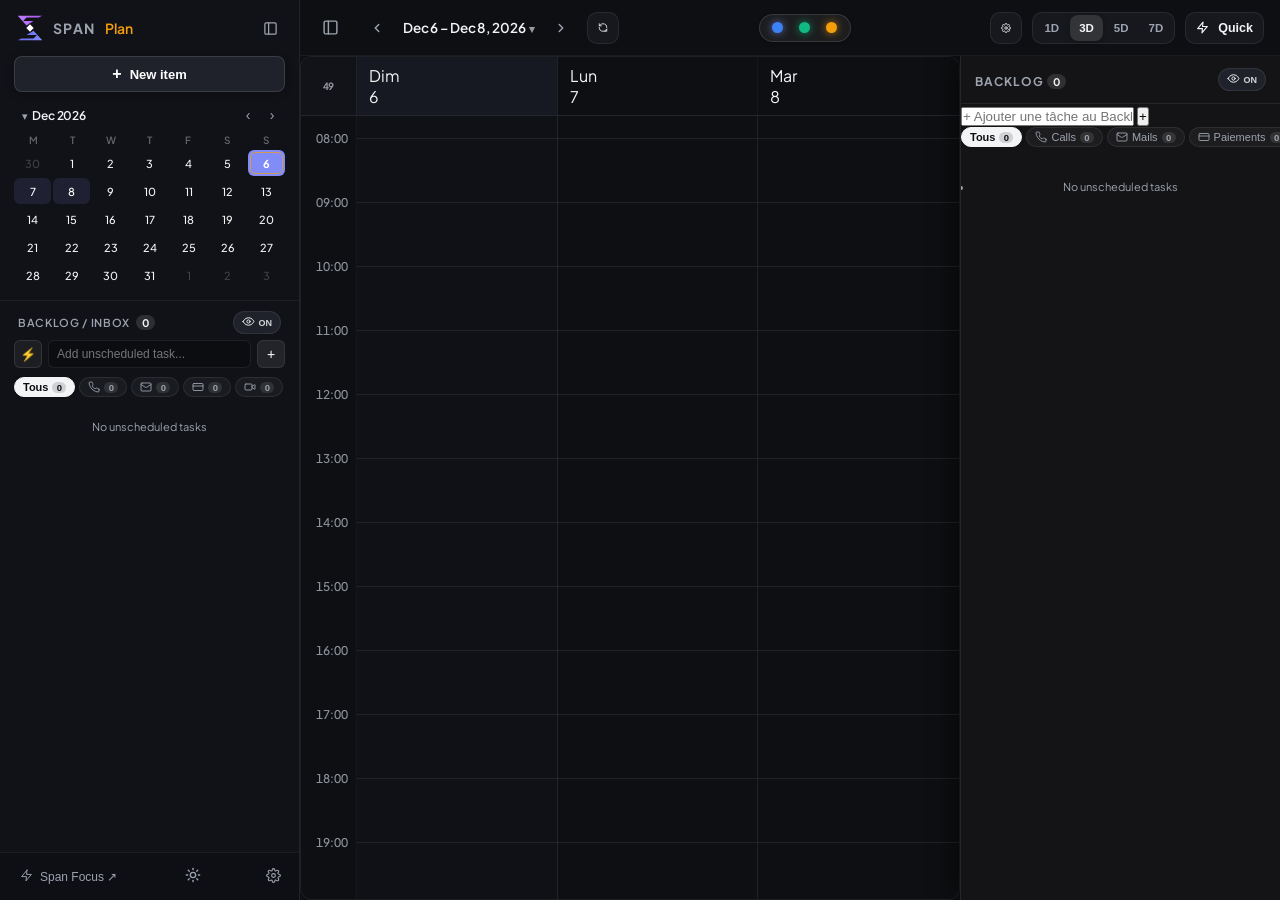
==== commit 7addce61: "feat(sync-headers): real-time auto-pull, refresh button, clean single-line headers & 1-tap preview c" ====
--- a/index.html
+++ b/index.html
@@ -57,7 +57,7 @@
     })();
   </script>
 
-  <link rel="stylesheet" href="style.css?v=8.06">
+  <link rel="stylesheet" href="style.css?v=8.07">
   <script src="https://accounts.google.com/gsi/client" async defer></script>
 </head>
 <body>
@@ -204,7 +204,7 @@
       <header class="app-header" id="appHeader">
         <div class="header-agenda-view" id="headerAgendaView">
           <div class="header-left">
-            <button type="button" class="sidebar-expand-btn" id="btnExpandSidebar" onclick="toggleSidebar(true)" title="Open Sidebar (⌘B / [)">
+            <button type="button" class="sidebar-expand-btn desktop-only-btn" id="btnExpandSidebar" onclick="toggleSidebar(true)" title="Ouvrir la barre latérale (⌘B / [)">
               <svg width="17" height="17" viewBox="0 0 24 24" fill="none" stroke="currentColor" stroke-width="2" stroke-linecap="round" stroke-linejoin="round">
                 <rect x="3" y="3" width="18" height="18" rx="2" ry="2"/>
                 <line x1="9" y1="3" x2="9" y2="21"/>
@@ -212,19 +212,34 @@
             </button>
 
             <div class="timeline-nav" id="timelineNav">
-              <button type="button" class="nav-arrow-btn nav-prev" onclick="navigateTimeline(-1)" title="Semaine précédente (←)">
+              <button type="button" class="nav-arrow-btn nav-prev desktop-only-btn" onclick="navigateTimeline(-1)" title="Semaine précédente (←)">
                 <svg width="14" height="14" viewBox="0 0 24 24" fill="none" stroke="currentColor" stroke-width="2.5" stroke-linecap="round" stroke-linejoin="round"><polyline points="15 18 9 12 15 6"/></svg>
               </button>
               <span class="current-range-label" id="currentRangeLabel" title="Cliquer pour choisir un mois">Loading...</span>
-              <button type="button" class="nav-arrow-btn nav-next" onclick="navigateTimeline(1)" title="Semaine suivante (→)">
+              <button type="button" class="nav-arrow-btn nav-next desktop-only-btn" onclick="navigateTimeline(1)" title="Semaine suivante (→)">
                 <svg width="14" height="14" viewBox="0 0 24 24" fill="none" stroke="currentColor" stroke-width="2.5" stroke-linecap="round" stroke-linejoin="round"><polyline points="9 18 15 12 9 6"/></svg>
               </button>
-              <button type="button" class="today-jump-btn" id="headerTodayBtn" onclick="jumpToToday()" title="Revenir à aujourd'hui" style="display: none;">Auj.</button>
-            </div>
-          </div>
-
-          <!-- TOP CATEGORY TOGGLES (3 COLOR DOTS ONLY, CHECKABLE / COLORED) -->
-          <div class="header-center">
+            </div>
+
+            <!-- Bouton Auj. discret et compact -->
+            <button type="button" class="today-jump-btn" id="headerTodayBtn" onclick="jumpToToday()" title="Revenir à aujourd'hui">Auj.</button>
+
+            <!-- Bouton Actualiser physique Mac -->
+            <button type="button" class="icon-btn btn-header-refresh desktop-only-btn" id="btnHeaderRefreshDesktop" onclick="handleManualRefreshClick()" title="Actualiser et synchroniser (↻)">
+              <svg class="refresh-icon" width="15" height="15" viewBox="0 0 24 24" fill="none" stroke="currentColor" stroke-width="2" stroke-linecap="round" stroke-linejoin="round">
+                <path d="M21 12a9 9 0 0 0-9-9 9.75 9.75 0 0 0-6.74 2.74L3 8"/>
+                <path d="M3 3v5h5"/>
+                <path d="M3 12a9 9 0 0 0 9 9 9.75 9.75 0 0 0 6.74-2.74L21 16"/>
+                <path d="M16 21h5v-5"/>
+              </svg>
+              <svg class="refresh-check-icon" width="15" height="15" viewBox="0 0 24 24" fill="none" stroke="#10b981" stroke-width="2.5" stroke-linecap="round" stroke-linejoin="round" style="display: none;">
+                <polyline points="20 6 9 17 4 12"/>
+              </svg>
+            </button>
+          </div>
+
+          <!-- TOP CATEGORY TOGGLES (3 COLOR DOTS ONLY, CHECKABLE / COLORED - DESKTOP ONLY) -->
+          <div class="header-center desktop-only">
             <div class="header-category-toggles" id="headerCategoryToggles" title="Filtrer les catégories (Cliquer pour masquer/afficher)">
               <button type="button" class="category-toggle-dot cat-work is-active" id="toggleCatWork" onclick="toggleCategoryFilter('work')" title="Work (Visible - cliquer pour masquer)">
                 <span class="dot-disc"></span>
@@ -239,13 +254,18 @@
           </div>
 
           <div class="header-right">
-            <!-- VIEW SELECTOR PILLS DESKTOP -->
-            <div class="pill-group view-mode-pills" id="daysSelectorGroup">
-              <button class="pill-btn" data-days="1" onclick="setVisibleDays(1)" title="Vue 1 jour (1 / D)">1D</button>
-              <button class="pill-btn" data-days="3" onclick="setVisibleDays(3)" title="Vue 3 jours (3)">3D</button>
-              <button class="pill-btn" data-days="5" onclick="setVisibleDays(5)" title="Semaine ouvrée 5 jours (5)">5D</button>
-              <button class="pill-btn active" data-days="7" onclick="setVisibleDays(7)" title="Semaine complète (7 / W)">7D</button>
-            </div>
+            <!-- BOUTON ACTUALISER PHYSIQUE MOBILE ↻ -->
+            <button type="button" class="icon-btn btn-header-refresh mobile-only-btn" id="btnHeaderRefreshMobile" onclick="handleManualRefreshClick()" title="Actualiser et synchroniser (↻)">
+              <svg class="refresh-icon" width="15" height="15" viewBox="0 0 24 24" fill="none" stroke="currentColor" stroke-width="2" stroke-linecap="round" stroke-linejoin="round">
+                <path d="M21 12a9 9 0 0 0-9-9 9.75 9.75 0 0 0-6.74 2.74L3 8"/>
+                <path d="M3 3v5h5"/>
+                <path d="M3 12a9 9 0 0 0 9 9 9.75 9.75 0 0 0 6.74-2.74L21 16"/>
+                <path d="M16 21h5v-5"/>
+              </svg>
+              <svg class="refresh-check-icon" width="15" height="15" viewBox="0 0 24 24" fill="none" stroke="#10b981" stroke-width="2.5" stroke-linecap="round" stroke-linejoin="round" style="display: none;">
+                <polyline points="20 6 9 17 4 12"/>
+              </svg>
+            </button>
 
             <!-- COMPACT VIEW SELECTOR PILLS MOBILE (1J / 3J / 7J) -->
             <div class="pill-group mobile-view-pills mobile-only-btn" id="mobileDaysSelectorGroup">
@@ -254,28 +274,24 @@
               <button type="button" class="pill-btn" data-days="7" onclick="setMobileVisibleDays(7)" title="Vue 7 jours">7J</button>
             </div>
 
-            <!-- BOUTON CARRÉ AUJOURD'HUI FAÇON GOOGLE AGENDA [20] -->
-            <button type="button" class="header-today-square-btn mobile-only-btn" id="mobileHeaderTodayBtn" onclick="jumpToToday()" title="Revenir à aujourd'hui">
-              <span id="todaySquareNum">20</span>
-            </button>
-
-            <div class="header-actions">
-              <button class="icon-btn btn-new-task" onclick="toggleQuickAddBar()" title="Quick add bar (⌘K)">
-                <svg width="13" height="13" viewBox="0 0 24 24" fill="none" stroke="currentColor" stroke-width="2" stroke-linecap="round" stroke-linejoin="round" style="display:inline-block; vertical-align:middle; margin-right:3px;"><polygon points="13 2 3 14 12 14 11 22 21 10 12 10 13 2"/></svg>
-                <span>Quick</span>
-              </button>
-              <button class="icon-btn btn-backlog-toggle mobile-only-btn" id="btnToggleDrawer" onclick="toggleBacklogDrawer()" ondragover="allowDrop(event)" ondragleave="handleBacklogDragLeave(event)" ondrop="handleDropToBacklog(event)" title="Backlog (B / L)">
-                <svg width="15" height="15" viewBox="0 0 24 24" fill="none" stroke="currentColor" stroke-width="2" stroke-linecap="round" stroke-linejoin="round"><polyline points="22 12 16 12 14 15 10 15 8 12 2 12"/><path d="M5.45 5.11 2 12v6a2 2 0 0 0 2 2h16a2 2 0 0 0 2-2v-6l-3.45-6.89A2 2 0 0 0 16.76 4H7.24a2 2 0 0 0-1.79 1.11z"/></svg>
-                <span class="backlog-counter-pill" id="globalLaterCount">0</span>
-              </button>
-              <button class="plan-bridge-btn mobile-only-btn" onclick="goToFocusApp()" title="Open Span Focus">Focus ↗</button>
-              <button type="button" class="icon-btn theme-toggle-btn" id="headerThemeToggleBtn" onclick="toggleTheme()" title="Basculer thème Clair / Sombre">
-                <svg width="16" height="16" viewBox="0 0 24 24" fill="none" stroke="currentColor" stroke-width="2" stroke-linecap="round" stroke-linejoin="round"><circle cx="12" cy="12" r="4"/><path d="M12 2v2"/><path d="M12 20v2"/><path d="m4.93 4.93 1.41 1.41"/><path d="m17.66 17.66 1.41 1.41"/><path d="M2 12h2"/><path d="M20 12h2"/><path d="m6.34 17.66-1.41 1.41"/><path d="m19.07 4.93-1.41 1.41"/></svg>
-              </button>
-              <button class="icon-btn btn-settings" onclick="openSettingsModal()" title="Paramètres">
-                <svg width="16" height="16" viewBox="0 0 24 24" fill="none" stroke="currentColor" stroke-width="2" stroke-linecap="round" stroke-linejoin="round"><circle cx="12" cy="12" r="3"/><path d="M19.4 15a1.65 1.65 0 0 0 .33 1.82l.06.06a2 2 0 0 1 0 2.83 2 2 0 0 1-2.83 0l-.06-.06a1.65 1.65 0 0 0-1.82-.33 1.65 1.65 0 0 0-1 1.51V21a2 2 0 0 1-2 2 2 2 0 0 1-2-2v-.09A1.65 1.65 0 0 0 9 19.4a1.65 1.65 0 0 0-1.82.33l-.06.06a2 2 0 0 1-2.83 0 2 2 0 0 1 0-2.83l.06-.06a1.65 1.65 0 0 0 .33-1.82 1.65 1.65 0 0 0-1.51-1H3a2 2 0 0 1-2-2 2 2 0 0 1 2-2h.09A1.65 1.65 0 0 0 4.6 9a1.65 1.65 0 0 0-.33-1.82l-.06-.06a2 2 0 0 1 0-2.83 2 2 0 0 1 2.83 0l.06.06a1.65 1.65 0 0 0 1.82.33H9a1.65 1.65 0 0 0 1-1.51V3a2 2 0 0 1 2-2 2 2 0 0 1 2 2v.09a1.65 1.65 0 0 0 1 1.51 1.65 1.65 0 0 0 1.82-.33l.06-.06a2 2 0 0 1 2.83 0 2 2 0 0 1 0 2.83l-.06.06a1.65 1.65 0 0 0-.33 1.82V9a1.65 1.65 0 0 0 1.51 1H21a2 2 0 0 1 2 2 2 2 0 0 1-2 2h-.09a1.65 1.65 0 0 0-1.51 1z"/></svg>
-              </button>
-            </div>
+            <!-- BOUTON PARAMÈTRES MOBILE ⚙ -->
+            <button type="button" class="icon-btn btn-settings mobile-only-btn" id="headerSettingsBtn" onclick="openSettingsModal()" title="Paramètres">
+              <svg width="16" height="16" viewBox="0 0 24 24" fill="none" stroke="currentColor" stroke-width="2" stroke-linecap="round" stroke-linejoin="round"><circle cx="12" cy="12" r="3"/><path d="M19.4 15a1.65 1.65 0 0 0 .33 1.82l.06.06a2 2 0 0 1 0 2.83 2 2 0 0 1-2.83 0l-.06-.06a1.65 1.65 0 0 0-1.82-.33 1.65 1.65 0 0 0-1 1.51V21a2 2 0 0 1-2 2 2 2 0 0 1-2-2v-.09A1.65 1.65 0 0 0 9 19.4a1.65 1.65 0 0 0-1.82.33l-.06.06a2 2 0 0 1-2.83 0 2 2 0 0 1 0-2.83l.06-.06a1.65 1.65 0 0 0 .33-1.82 1.65 1.65 0 0 0-1.51-1H3a2 2 0 0 1-2-2 2 2 0 0 1 2-2h.09A1.65 1.65 0 0 0 4.6 9a1.65 1.65 0 0 0-.33-1.82l-.06-.06a2 2 0 0 1 0-2.83 2 2 0 0 1 2.83 0l.06.06a1.65 1.65 0 0 0 1.82.33H9a1.65 1.65 0 0 0 1-1.51V3a2 2 0 0 1 2-2 2 2 0 0 1 2 2v.09a1.65 1.65 0 0 0 1 1.51 1.65 1.65 0 0 0 1.82-.33l.06-.06a2 2 0 0 1 2.83 0 2 2 0 0 1 0 2.83l-.06.06a1.65 1.65 0 0 0-.33 1.82V9a1.65 1.65 0 0 0 1.51 1H21a2 2 0 0 1 2 2 2 2 0 0 1-2 2h-.09a1.65 1.65 0 0 0-1.51 1z"/></svg>
+            </button>
+
+            <!-- VIEW SELECTOR PILLS DESKTOP (1D | 3D | 5D | 7D) -->
+            <div class="pill-group view-mode-pills desktop-only-btn" id="daysSelectorGroup">
+              <button class="pill-btn" data-days="1" onclick="setVisibleDays(1)" title="Vue 1 jour (1 / D)">1D</button>
+              <button class="pill-btn" data-days="3" onclick="setVisibleDays(3)" title="Vue 3 jours (3)">3D</button>
+              <button class="pill-btn" data-days="5" onclick="setVisibleDays(5)" title="Semaine ouvrée 5 jours (5)">5D</button>
+              <button class="pill-btn active" data-days="7" onclick="setVisibleDays(7)" title="Semaine complète (7 / W)">7D</button>
+            </div>
+
+            <!-- BOUTON QUICK DESKTOP -->
+            <button class="icon-btn btn-new-task desktop-only-btn" onclick="toggleQuickAddBar()" title="Quick add bar (⌘K)">
+              <svg width="13" height="13" viewBox="0 0 24 24" fill="none" stroke="currentColor" stroke-width="2" stroke-linecap="round" stroke-linejoin="round" style="display:inline-block; vertical-align:middle; margin-right:3px;"><polygon points="13 2 3 14 12 14 11 22 21 10 12 10 13 2"/></svg>
+              <span>Quick</span>
+            </button>
           </div>
         </div>
 
@@ -1449,14 +1465,14 @@
   </div>
 
   <script src="https://cdn.jsdelivr.net/npm/@supabase/supabase-js@2"></script>
-  <script src="js/core.js?v=8.06"></script>
-  <script src="js/security.js?v=8.06"></script>
-  <script src="js/sync.js?v=8.06"></script>
-  <script src="js/gcal.js?v=8.06"></script>
-  <script src="js/plan.js?v=8.06"></script>
-  <script src="js/calendar-layout.js?v=8.06"></script>
-  <script src="js/calendar-drag.js?v=8.06"></script>
-  <script src="js/plan-modals.js?v=8.06"></script>
-  <script src="js/app.js?v=8.06"></script>
+  <script src="js/core.js?v=8.07"></script>
+  <script src="js/security.js?v=8.07"></script>
+  <script src="js/sync.js?v=8.07"></script>
+  <script src="js/gcal.js?v=8.07"></script>
+  <script src="js/plan.js?v=8.07"></script>
+  <script src="js/calendar-layout.js?v=8.07"></script>
+  <script src="js/calendar-drag.js?v=8.07"></script>
+  <script src="js/plan-modals.js?v=8.07"></script>
+  <script src="js/app.js?v=8.07"></script>
 </body>
 </html>
--- a/style.css
+++ b/style.css
@@ -1890,6 +1890,11 @@
   box-sizing: border-box;
 }
 
+.desktop-only-btn,
+.desktop-only {
+  display: inline-flex;
+}
+
 .mobile-only-btn {
   display: none !important;
 }
@@ -1901,6 +1906,10 @@
   .sidebar-expand-btn {
     display: none !important;
   }
+  .desktop-only-btn,
+  .desktop-only {
+    display: none !important;
+  }
   .mobile-only-btn {
     display: inline-flex !important;
   }
@@ -1908,6 +1917,15 @@
     padding: 0 !important;
     margin: 0 !important;
   }
+}
+
+.header-agenda-view {
+  display: flex;
+  align-items: center;
+  justify-content: space-between;
+  width: 100%;
+  height: 100%;
+  gap: 12px;
 }
 
 .app-header {
@@ -1956,6 +1974,64 @@
 .btn-settings {
   flex-shrink: 0 !important;
   display: inline-flex !important;
+}
+
+/* BOUTON PHYSIQUE ACTUALISER (HEADER MAC & MOBILE) */
+.btn-header-refresh {
+  width: 32px;
+  height: 32px;
+  min-width: 32px;
+  border-radius: 8px;
+  background: transparent;
+  border: 1px solid rgba(255, 255, 255, 0.08);
+  color: var(--text-muted);
+  cursor: pointer;
+  display: inline-flex;
+  align-items: center;
+  justify-content: center;
+  transition: all 0.15s ease;
+  padding: 0;
+  flex-shrink: 0;
+  -webkit-tap-highlight-color: transparent;
+}
+.btn-header-refresh:hover {
+  background: rgba(255, 255, 255, 0.08);
+  border-color: rgba(255, 255, 255, 0.16);
+  color: var(--text-main);
+}
+.btn-header-refresh:active {
+  transform: scale(0.94);
+}
+[data-theme="light"] .btn-header-refresh {
+  border-color: rgba(0, 0, 0, 0.08);
+}
+[data-theme="light"] .btn-header-refresh:hover {
+  background: rgba(0, 0, 0, 0.05);
+  border-color: rgba(0, 0, 0, 0.15);
+  color: #111827;
+}
+
+.btn-header-refresh.is-refreshing .refresh-icon {
+  animation: spinRefresh 0.8s linear infinite;
+  color: #f59e0b;
+}
+
+.btn-header-refresh.is-success .refresh-icon {
+  display: none !important;
+}
+.btn-header-refresh.is-success .refresh-check-icon {
+  display: inline-block !important;
+  animation: popSuccess 0.25s cubic-bezier(0.16, 1, 0.3, 1);
+}
+
+@keyframes spinRefresh {
+  from { transform: rotate(0deg); }
+  to { transform: rotate(360deg); }
+}
+
+@keyframes popSuccess {
+  0% { transform: scale(0.5); opacity: 0; }
+  100% { transform: scale(1); opacity: 1; }
 }
 
 @media (max-width: 1100px) and (min-width: 769px) {
@@ -2187,28 +2263,43 @@
 }
 
 .today-jump-btn {
-  background: transparent;
-  border: none;
-  border-left: 1px solid rgba(255, 255, 255, 0.07);
-  border-right: 1px solid rgba(255, 255, 255, 0.07);
+  background: rgba(255, 255, 255, 0.05);
+  border: 1px solid rgba(255, 255, 255, 0.12);
+  border-radius: 7px;
   color: var(--text-main);
-  padding: 0 12px;
-  height: 100%;
-  font-size: 12px;
+  padding: 0 10px;
+  height: 28px;
+  font-size: 11.5px;
   font-weight: 600;
   cursor: pointer;
-  display: flex;
+  display: inline-flex;
   align-items: center;
   justify-content: center;
-  transition: background-color 0.15s ease, color 0.15s ease;
+  transition: all 0.15s ease;
+  user-select: none;
+  -webkit-tap-highlight-color: transparent;
 }
 
 .today-jump-btn:hover {
-  background: rgba(255, 255, 255, 0.06);
+  background: rgba(255, 255, 255, 0.1);
+  color: #f59e0b;
+  border-color: rgba(245, 158, 11, 0.35);
 }
 
 .today-jump-btn:active {
-  background: rgba(255, 255, 255, 0.12);
+  transform: scale(0.95);
+}
+
+[data-theme="light"] .today-jump-btn {
+  background: rgba(0, 0, 0, 0.04);
+  border-color: rgba(0, 0, 0, 0.1);
+  color: #1f2937;
+}
+
+[data-theme="light"] .today-jump-btn:hover {
+  background: rgba(217, 119, 6, 0.08);
+  color: #d97706;
+  border-color: rgba(217, 119, 6, 0.3);
 }
 
 .current-range-label {
@@ -3070,11 +3161,16 @@
 .cal-time-label-row {
   position: absolute;
   right: 8px;
-  font-size: 11px;
+  font-size: 12px;
   font-weight: 500;
   color: var(--text-hours);
   font-variant-numeric: tabular-nums;
   transform: translateY(-50%);
+}
+
+/* Masquer le label à top: 0 (0h / 00:00) pour éviter d'être rogné par la bordure all-day */
+.cal-time-label-row:first-child {
+  display: none !important;
 }
 
 .cal-time-label-row.is-day-end {
@@ -4094,12 +4190,13 @@
   50% { opacity: 1; transform: scale(1.05); }
 }
 
-/* ÉTAT MULTI-SÉLECTIONNÉ */
-.schedule-block-item.is-selected {
-  border-color: #38bdf8;
-  box-shadow: 0 0 0 2.5px rgba(56, 189, 248, 0.65), 0 8px 24px rgba(0, 0, 0, 0.5);
+/* ÉTAT SÉLECTIONNÉ (1-TAP OU MULTI-SÉLECTION) */
+.schedule-block-item.is-selected,
+.cal-allday-ribbon.is-selected {
+  outline: 2px solid #f59e0b !important;
+  box-shadow: 0 0 16px rgba(245, 158, 11, 0.45), 0 4px 12px rgba(0, 0, 0, 0.5) !important;
   transform: translateY(-1px) scale(1.01);
-  z-index: 35;
+  z-index: 50 !important;
 }
 
 /* CIBLE DE DÉPÔT EN SOUS-TÂCHE */
@@ -4290,6 +4387,259 @@
 .multi-select-close-btn:hover {
   color: var(--text-main);
   background: rgba(255, 255, 255, 0.12);
+}
+
+/* ==============================================================
+   CARTE D'APERÇU 1-TAP (PREVIEW CARD) & SOUS-TÂCHES
+   ============================================================== */
+.multi-select-bar.preview-card-mode {
+  padding: 0 !important;
+  border-radius: 16px !important;
+  width: min(440px, calc(100vw - 24px)) !important;
+  max-width: calc(100vw - 24px) !important;
+  height: auto !important;
+  min-height: auto !important;
+  background: rgba(20, 21, 26, 0.96) !important;
+  backdrop-filter: blur(24px) !important;
+  -webkit-backdrop-filter: blur(24px) !important;
+  border: 1px solid rgba(255, 255, 255, 0.12) !important;
+  box-shadow: 0 16px 48px rgba(0, 0, 0, 0.65), 0 0 0 1px rgba(255, 255, 255, 0.05) !important;
+  overflow: hidden !important;
+}
+
+[data-theme="light"] .multi-select-bar.preview-card-mode {
+  background: rgba(247, 246, 242, 0.98) !important;
+  border: 1px solid rgba(0, 0, 0, 0.1) !important;
+  box-shadow: 0 16px 40px rgba(0, 0, 0, 0.14), 0 2px 8px rgba(0, 0, 0, 0.06) !important;
+}
+
+.preview-card-container {
+  width: 100%;
+  padding: 14px 16px 12px 16px;
+  display: flex;
+  flex-direction: column;
+  gap: 9px;
+  box-sizing: border-box;
+}
+
+.preview-card-top-row {
+  display: flex;
+  align-items: center;
+  justify-content: space-between;
+  gap: 8px;
+}
+
+.preview-card-meta-left {
+  display: flex;
+  align-items: center;
+  gap: 8px;
+  min-width: 0;
+  flex: 1;
+  overflow: hidden;
+}
+
+.preview-card-cat-badge {
+  padding: 2px 7px;
+  border-radius: 5px;
+  font-size: 10px;
+  font-weight: 700;
+  text-transform: uppercase;
+  letter-spacing: 0.04em;
+  flex-shrink: 0;
+}
+.preview-card-cat-badge.cat-work {
+  background: rgba(59, 130, 246, 0.18);
+  color: #60a5fa;
+  border: 1px solid rgba(59, 130, 246, 0.35);
+}
+.preview-card-cat-badge.cat-life {
+  background: rgba(16, 185, 129, 0.18);
+  color: #34d399;
+  border: 1px solid rgba(16, 185, 129, 0.35);
+}
+.preview-card-cat-badge.cat-fun {
+  background: rgba(245, 158, 11, 0.18);
+  color: #f59e0b;
+  border: 1px solid rgba(245, 158, 11, 0.35);
+}
+
+.preview-card-datetime {
+  font-size: 12px;
+  font-weight: 550;
+  color: var(--text-muted);
+  white-space: nowrap;
+  overflow: hidden;
+  text-overflow: ellipsis;
+}
+
+.preview-card-close-btn {
+  background: rgba(255, 255, 255, 0.06);
+  border: 1px solid rgba(255, 255, 255, 0.08);
+  color: var(--text-muted);
+  width: 24px;
+  height: 24px;
+  border-radius: 50%;
+  cursor: pointer;
+  display: flex;
+  align-items: center;
+  justify-content: center;
+  font-size: 11px;
+  transition: all 0.15s ease;
+  flex-shrink: 0;
+}
+.preview-card-close-btn:hover {
+  background: rgba(255, 255, 255, 0.14);
+  color: var(--text-primary);
+}
+
+.preview-card-title {
+  font-size: 15.5px;
+  font-weight: 600;
+  line-height: 1.35;
+  color: var(--text-primary);
+  margin: 0;
+  word-break: break-word;
+  letter-spacing: -0.01em;
+}
+
+.preview-card-subtasks-wrap {
+  background: rgba(255, 255, 255, 0.04);
+  border: 1px solid rgba(255, 255, 255, 0.07);
+  border-radius: 10px;
+  padding: 8px 10px;
+  max-height: 130px;
+  overflow-y: auto;
+  display: flex;
+  flex-direction: column;
+  gap: 4px;
+}
+
+[data-theme="light"] .preview-card-subtasks-wrap {
+  background: rgba(0, 0, 0, 0.03);
+  border-color: rgba(0, 0, 0, 0.06);
+}
+
+.preview-card-subtasks-header {
+  display: flex;
+  justify-content: space-between;
+  align-items: center;
+  margin-bottom: 2px;
+}
+
+.preview-subtasks-title {
+  font-size: 10px;
+  font-weight: 700;
+  text-transform: uppercase;
+  letter-spacing: 0.04em;
+  color: var(--text-muted);
+}
+
+.preview-subtasks-badge {
+  font-size: 10.5px;
+  font-weight: 700;
+  color: #f59e0b;
+}
+
+.preview-subtask-row {
+  display: flex;
+  align-items: center;
+  gap: 8px;
+  padding: 4px 5px;
+  cursor: pointer;
+  border-radius: 6px;
+  transition: background 0.12s ease;
+  user-select: none;
+}
+.preview-subtask-row:hover {
+  background: rgba(255, 255, 255, 0.06);
+}
+
+.preview-subtask-checkbox {
+  width: 15px;
+  height: 15px;
+  min-width: 15px;
+  border-radius: 4px;
+  border: 1.5px solid rgba(255, 255, 255, 0.3);
+  display: flex;
+  align-items: center;
+  justify-content: center;
+  font-size: 10px;
+  font-weight: 700;
+  box-sizing: border-box;
+  transition: all 0.15s ease;
+}
+.preview-subtask-checkbox.is-checked {
+  background: #10b981;
+  border-color: #10b981;
+  color: #ffffff;
+}
+
+.preview-subtask-label {
+  font-size: 12.5px;
+  color: var(--text-primary);
+  line-height: 1.25;
+  flex: 1;
+  min-width: 0;
+  word-break: break-word;
+}
+.preview-subtask-row.is-completed .preview-subtask-label {
+  text-decoration: line-through;
+  opacity: 0.55;
+}
+
+.preview-card-actions-row {
+  display: flex;
+  align-items: center;
+  gap: 8px;
+  margin-top: 3px;
+}
+
+.preview-action-btn {
+  flex: 1;
+  height: 34px;
+  border-radius: 9px;
+  font-size: 12px;
+  font-weight: 600;
+  display: inline-flex;
+  align-items: center;
+  justify-content: center;
+  gap: 5px;
+  cursor: pointer;
+  transition: all 0.15s ease;
+  border: 1px solid rgba(255, 255, 255, 0.1);
+  background: rgba(255, 255, 255, 0.06);
+  color: var(--text-primary);
+}
+.preview-action-btn:hover {
+  background: rgba(255, 255, 255, 0.12);
+}
+
+.preview-action-btn.btn-finish {
+  background: rgba(16, 185, 129, 0.15);
+  border-color: rgba(16, 185, 129, 0.35);
+  color: #34d399;
+}
+.preview-action-btn.btn-finish:hover {
+  background: rgba(16, 185, 129, 0.25);
+}
+.preview-action-btn.btn-finish.is-completed {
+  background: rgba(255, 255, 255, 0.06);
+  border-color: rgba(255, 255, 255, 0.12);
+  color: var(--text-muted);
+}
+
+.preview-action-btn.btn-edit:hover {
+  border-color: rgba(245, 158, 11, 0.4);
+  color: #f59e0b;
+}
+
+.preview-action-btn.btn-delete.danger {
+  background: rgba(239, 68, 68, 0.12);
+  border-color: rgba(239, 68, 68, 0.25);
+  color: #f87171;
+}
+.preview-action-btn.btn-delete.danger:hover {
+  background: rgba(239, 68, 68, 0.22);
 }
 
 /* ==============================================================
@@ -6302,6 +6652,44 @@
   .mobile-subtab-header {
     display: none !important;
   }
+
+  .app-header {
+    height: 56px !important;
+    padding: 0 16px !important;
+  }
+  .header-agenda-view {
+    display: flex !important;
+    flex-direction: row !important;
+    align-items: center !important;
+    justify-content: space-between !important;
+    width: 100% !important;
+    height: 100% !important;
+  }
+  .header-left {
+    gap: 12px !important;
+  }
+  .header-right {
+    gap: 10px !important;
+  }
+  .schedule-block-title {
+    font-size: 13.5px !important;
+    font-weight: 600 !important;
+    line-height: 1.3 !important;
+  }
+  .cal-day-name {
+    font-size: 13px !important;
+    font-weight: 600 !important;
+  }
+  .cal-day-disc {
+    font-size: 15px !important;
+    font-weight: 700 !important;
+    width: 28px !important;
+    height: 28px !important;
+  }
+  .cal-time-label-row {
+    font-size: 12px !important;
+    font-variant-numeric: tabular-nums !important;
+  }
 }
 
 /* ==============================================================
@@ -6368,15 +6756,28 @@
     width: auto !important;
     display: flex !important;
     align-items: center !important;
-    gap: 0 !important;
+    gap: 8px !important;
     flex-shrink: 0 !important;
   }
 
   .header-left .brand,
   .sidebar-expand-btn,
-  .nav-arrow-btn,
-  .today-jump-btn {
+  .nav-arrow-btn {
     display: none !important;
+  }
+
+  .header-left .today-jump-btn {
+    display: inline-flex;
+    align-items: center;
+    justify-content: center;
+    height: 28px;
+    padding: 0 9px;
+    border-radius: 6px;
+    font-size: 11.5px;
+    font-weight: 600;
+    background: rgba(255, 255, 255, 0.06);
+    border: 1px solid rgba(255, 255, 255, 0.12);
+    color: var(--text-primary);
   }
 
   .timeline-nav {
@@ -7473,8 +7874,18 @@
     line-height: 1;
   }
 
+  .multi-select-bar.preview-card-mode {
+    bottom: calc(46px + max(6px, calc(env(safe-area-inset-bottom, 0px) - 10px)) + 8px) !important;
+    width: calc(100vw - 20px) !important;
+    max-width: 440px !important;
+    border-radius: 16px !important;
+    padding: 0 !important;
+    z-index: 1050 !important;
+  }
+
   /* SÉLECTION LUMINEUSE AMBRE NETTE SUR LES BLOCS ET RETOUR HAPTIQUE/VISUEL */
-  .schedule-block-item.is-selected {
+  .schedule-block-item.is-selected,
+  .cal-allday-ribbon.is-selected {
     outline: 2px solid var(--accent) !important;
     box-shadow: 0 0 16px var(--accent-soft), 0 2px 8px rgba(0, 0, 0, 0.5) !important;
     z-index: 100 !important;
